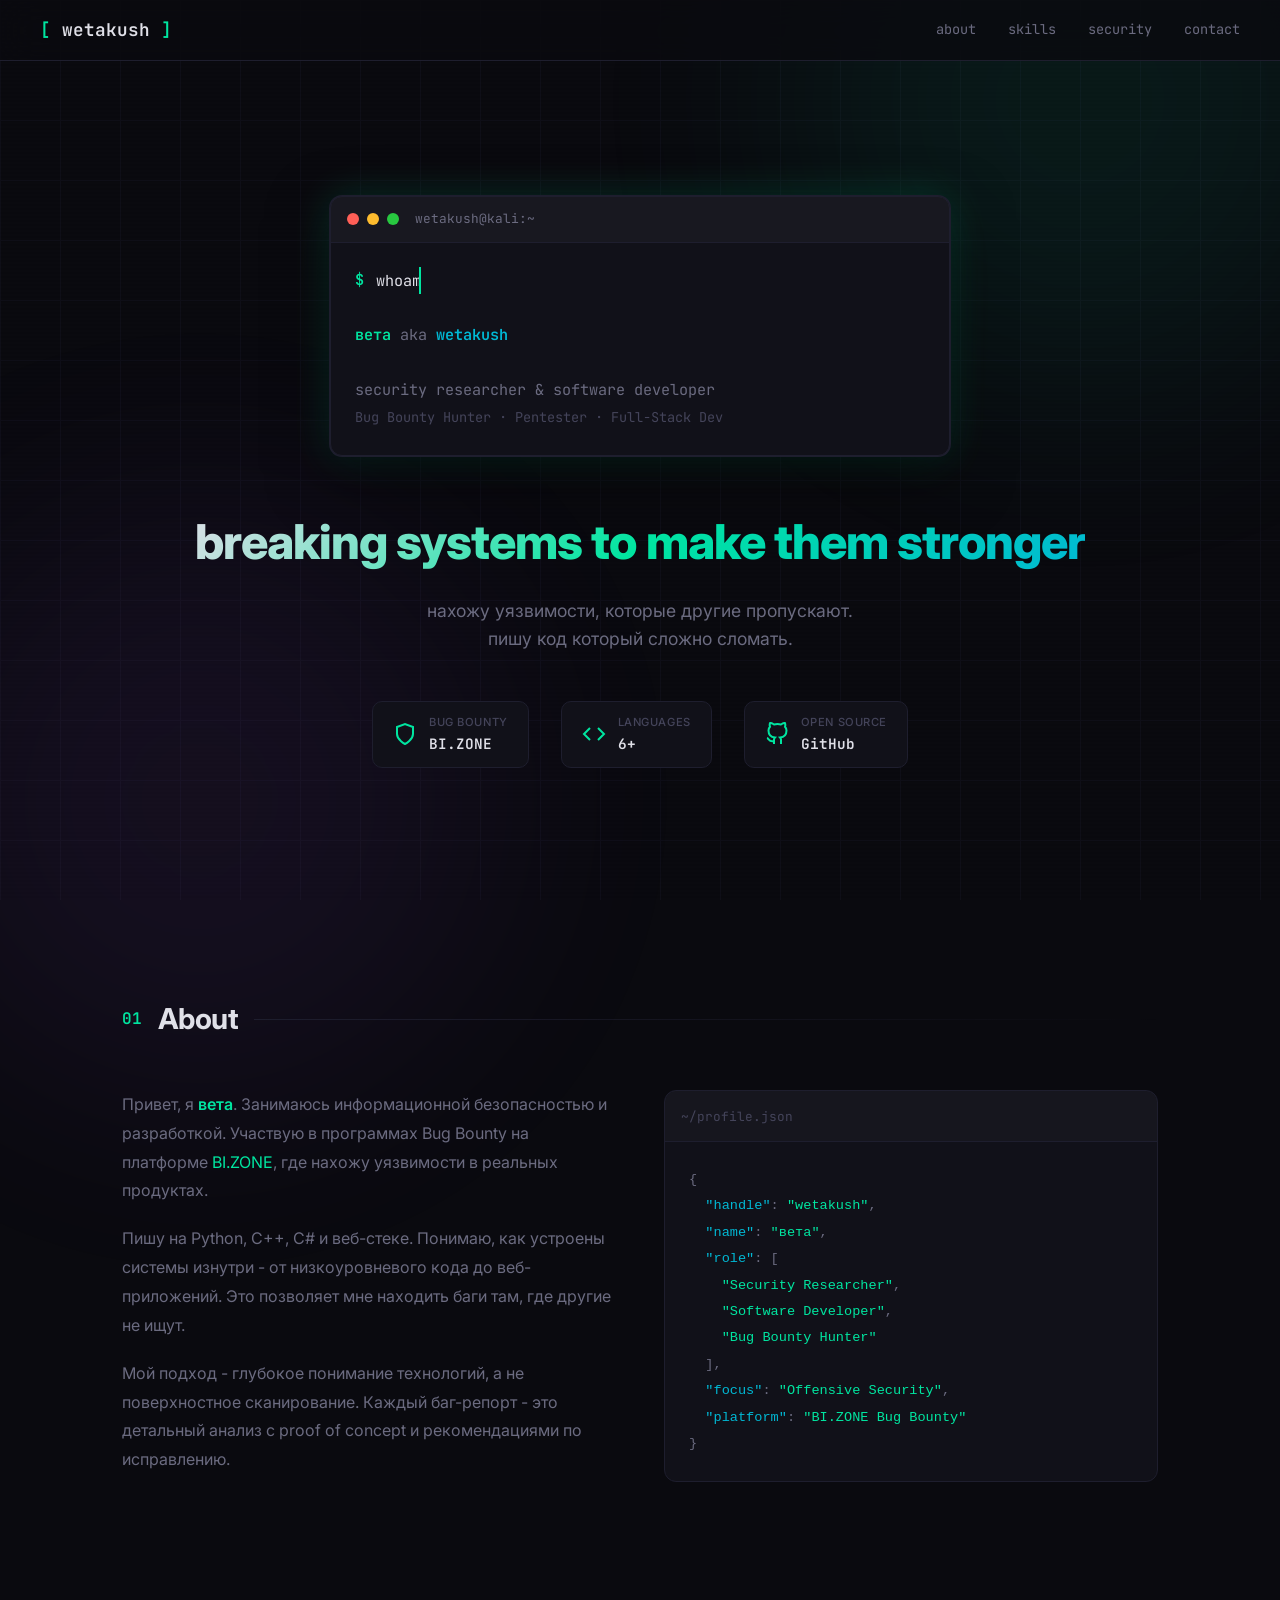
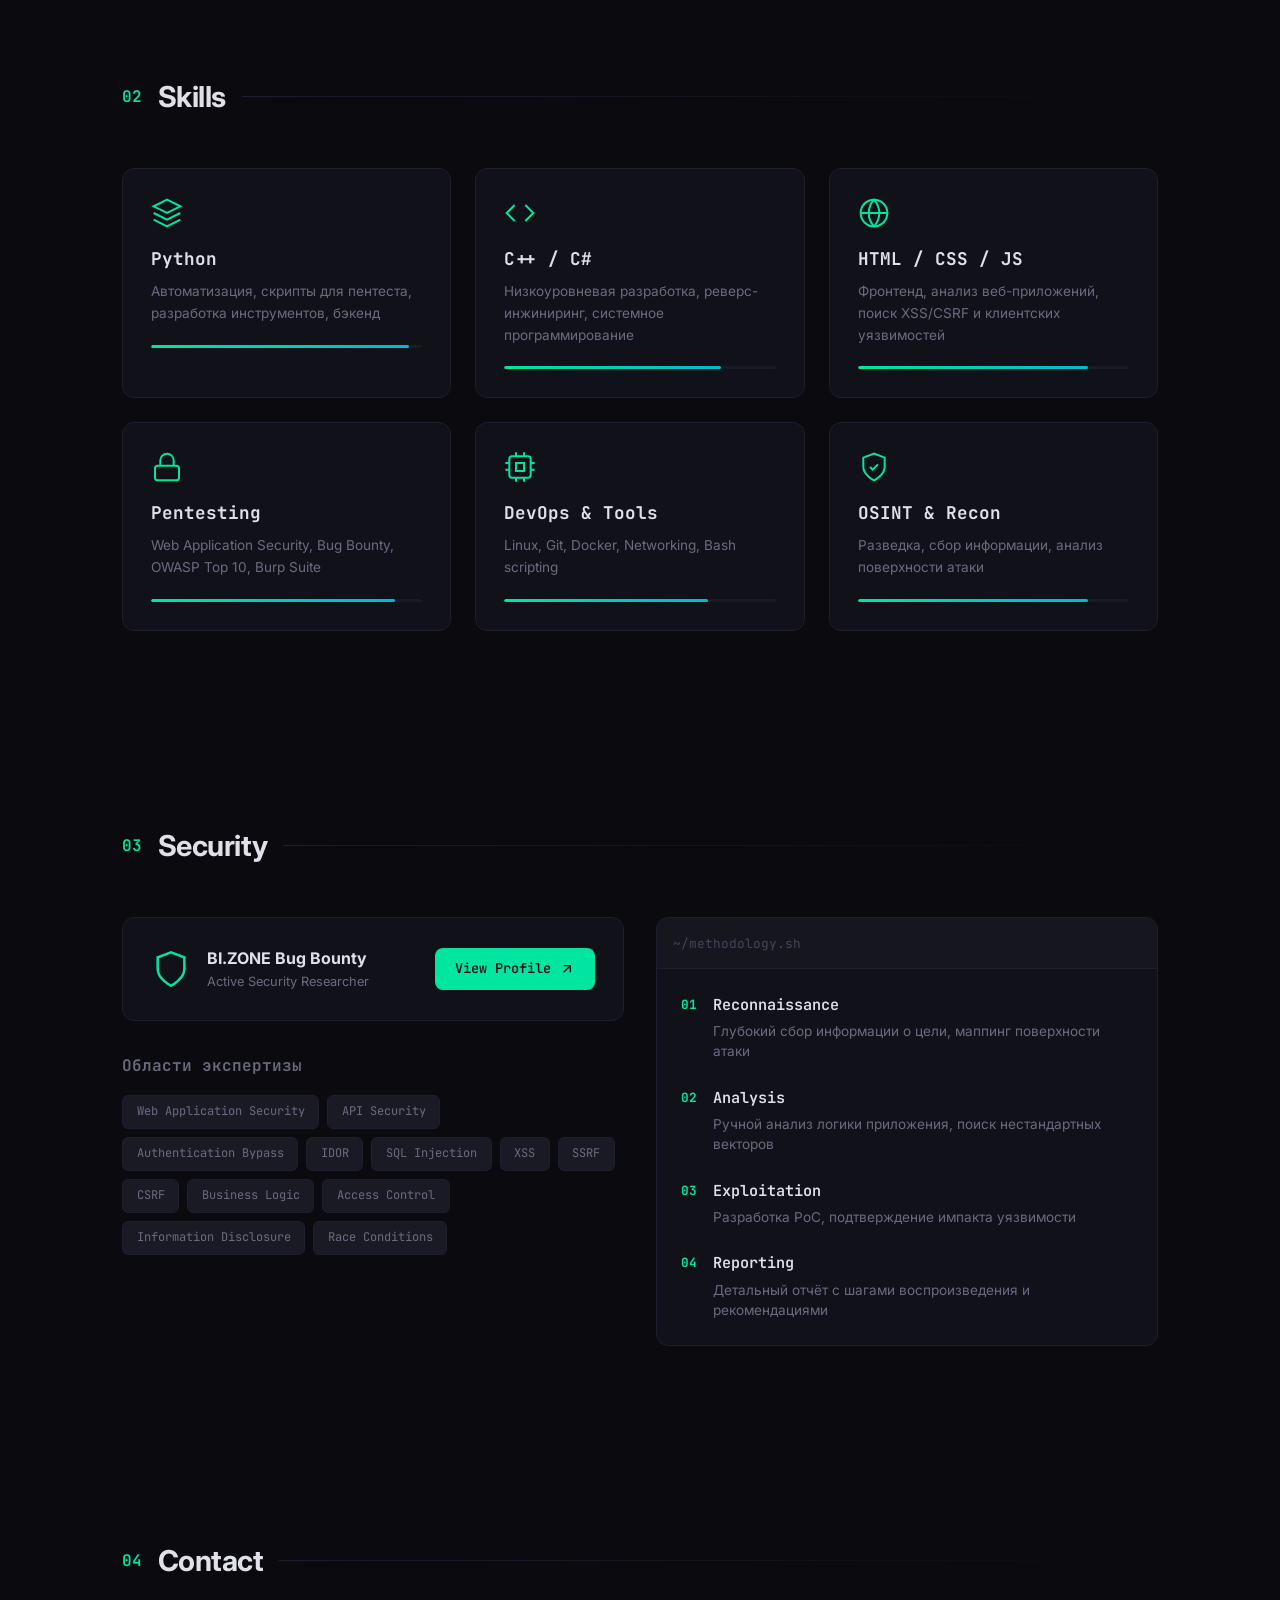
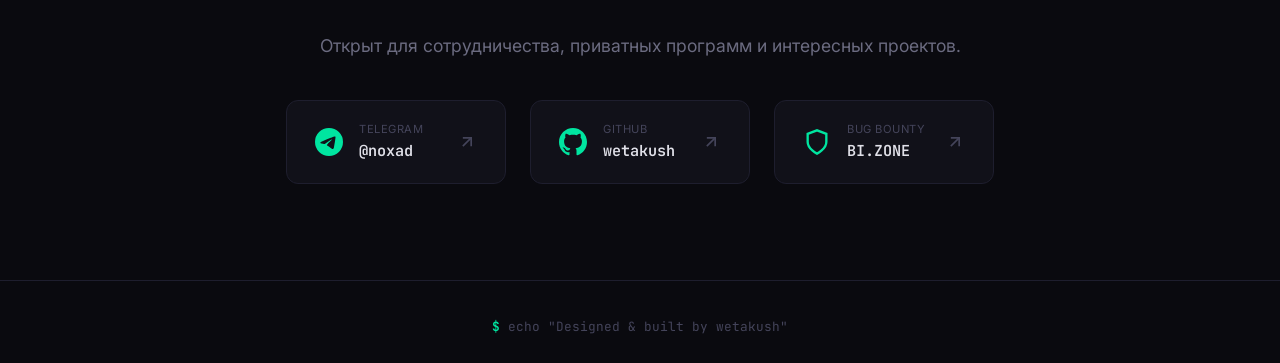
==== index.html @ 0f532d69 "Init" ====
<!DOCTYPE html>
<html lang="ru">
<head>
    <meta charset="UTF-8">
    <meta name="viewport" content="width=device-width, initial-scale=1.0">
    <title>wetakush - security researcher & developer</title>
    <link rel="preconnect" href="https://fonts.googleapis.com">
    <link rel="preconnect" href="https://fonts.gstatic.com" crossorigin>
    <link href="https://fonts.googleapis.com/css2?family=JetBrains+Mono:wght@300;400;500;600;700&family=Inter:wght@300;400;500;600;700;800;900&display=swap" rel="stylesheet">
    <link rel="stylesheet" href="style.css">
</head>
<body>

    <div class="bg-grid"></div>
    <div class="bg-glow bg-glow--1"></div>
    <div class="bg-glow bg-glow--2"></div>
    <div class="scanline"></div>

    <nav class="nav">
        <div class="nav__logo">
            <span class="nav__logo-bracket">[</span>
            <span class="nav__logo-text">wetakush</span>
            <span class="nav__logo-bracket">]</span>
        </div>
        <div class="nav__links">
            <a href="#about" class="nav__link">about</a>
            <a href="#skills" class="nav__link">skills</a>
            <a href="#security" class="nav__link">security</a>
            <a href="#contact" class="nav__link">contact</a>
        </div>
    </nav>

    <section class="hero">
        <div class="hero__terminal">
            <div class="terminal__header">
                <span class="terminal__dot terminal__dot--red"></span>
                <span class="terminal__dot terminal__dot--yellow"></span>
                <span class="terminal__dot terminal__dot--green"></span>
                <span class="terminal__title">wetakush@kali:~</span>
            </div>
            <div class="terminal__body">
                <div class="terminal__line">
                    <span class="terminal__prompt">$</span>
                    <span class="terminal__command typing" id="heroCommand">whoami </span>
                </div>
                <div class="terminal__output" id="heroOutput">
                    <br>
                    <span class="terminal__accent">вета</span> aka <span class="terminal__highlight">wetakush</span>
                    <br><br>
                    security researcher & software developer
                    <br>
                    <span class="terminal__dim">Bug Bounty Hunter · Pentester · Full-Stack Dev</span>
                </div>
            </div>
        </div>

        <div class="hero__tagline">
            <h1 class="glitch" data-text="Breaking systems to make them stronger">breaking systems to make them stronger</h1>
            <p class="hero__sub">нахожу уязвимости, которые другие пропускают.</p>
            <p class="hero__sub">пишу код который сложно сломать.</p>
        </div>

        <div class="hero__stats">
            <div class="stat">
                <div class="stat__icon">
                    <svg width="24" height="24" viewBox="0 0 24 24" fill="none" stroke="currentColor" stroke-width="2"><path d="M12 22s8-4 8-10V5l-8-3-8 3v7c0 6 8 10 8 10z"/></svg>
                </div>
                <div class="stat__info">
                    <span class="stat__label">Bug Bounty</span>
                    <span class="stat__value">BI.ZONE</span>
                </div>
            </div>
            <div class="stat">
                <div class="stat__icon">
                    <svg width="24" height="24" viewBox="0 0 24 24" fill="none" stroke="currentColor" stroke-width="2"><polyline points="16 18 22 12 16 6"/><polyline points="8 6 2 12 8 18"/></svg>
                </div>
                <div class="stat__info">
                    <span class="stat__label">Languages</span>
                    <span class="stat__value">6+</span>
                </div>
            </div>
            <div class="stat">
                <div class="stat__icon">
                    <svg width="24" height="24" viewBox="0 0 24 24" fill="none" stroke="currentColor" stroke-width="2"><path d="M9 19c-5 1.5-5-2.5-7-3m14 6v-3.87a3.37 3.37 0 0 0-.94-2.61c3.14-.35 6.44-1.54 6.44-7A5.44 5.44 0 0 0 20 4.77 5.07 5.07 0 0 0 19.91 1S18.73.65 16 2.48a13.38 13.38 0 0 0-7 0C6.27.65 5.09 1 5.09 1A5.07 5.07 0 0 0 5 4.77a5.44 5.44 0 0 0-1.5 3.78c0 5.42 3.3 6.61 6.44 7A3.37 3.37 0 0 0 9 18.13V22"/></svg>
                </div>
                <div class="stat__info">
                    <span class="stat__label">Open Source</span>
                    <span class="stat__value">GitHub</span>
                </div>
            </div>
        </div>
    </section>

    <!-- About Section -->
    <section class="section" id="about">
        <div class="section__header">
            <span class="section__number">01</span>
            <h2 class="section__title">About</h2>
            <div class="section__line"></div>
        </div>
        <div class="about__content">
            <div class="about__text">
                <p>
                    Привет, я <span class="highlight">вета</span>. Занимаюсь информационной безопасностью
                    и разработкой. Участвую в программах Bug Bounty на платформе
                    <a href="https://bugbounty.bi.zone/profile/wetakush" target="_blank" rel="noopener">BI.ZONE</a>,
                    где нахожу уязвимости в реальных продуктах.
                </p>
                <p>
                    Пишу на Python, C++, C# и веб-стеке. Понимаю, как устроены системы изнутри -
                    от низкоуровневого кода до веб-приложений. Это позволяет мне находить баги
                    там, где другие не ищут.
                </p>
                <p>
                    Мой подход - глубокое понимание технологий, а не поверхностное сканирование.
                    Каждый баг-репорт - это детальный анализ с proof of concept и рекомендациями по исправлению.
                </p>
            </div>
            <div class="about__card">
                <div class="card__header">
                    <span class="card__file">~/profile.json</span>
                </div>
                <pre class="card__code"><code>{
  <span class="json-key">"handle"</span>: <span class="json-str">"wetakush"</span>,
  <span class="json-key">"name"</span>: <span class="json-str">"вета"</span>,
  <span class="json-key">"role"</span>: [
    <span class="json-str">"Security Researcher"</span>,
    <span class="json-str">"Software Developer"</span>,
    <span class="json-str">"Bug Bounty Hunter"</span>
  ],
  <span class="json-key">"focus"</span>: <span class="json-str">"Offensive Security"</span>,
  <span class="json-key">"platform"</span>: <span class="json-str">"BI.ZONE Bug Bounty"</span>
}</code></pre>
            </div>
        </div>
    </section>

    <!-- Skills Section -->
    <section class="section" id="skills">
        <div class="section__header">
            <span class="section__number">02</span>
            <h2 class="section__title">Skills</h2>
            <div class="section__line"></div>
        </div>
        <div class="skills__grid">
            <div class="skill-card" data-category="lang">
                <div class="skill-card__icon">
                    <svg width="32" height="32" viewBox="0 0 24 24" fill="none" stroke="currentColor" stroke-width="1.5"><path d="M12 2L2 7l10 5 10-5-10-5zM2 17l10 5 10-5M2 12l10 5 10-5"/></svg>
                </div>
                <h3 class="skill-card__title">Python</h3>
                <p class="skill-card__desc">Автоматизация, скрипты для пентеста, разработка инструментов, бэкенд</p>
                <div class="skill-card__bar">
                    <div class="skill-card__progress" style="--progress: 95%"></div>
                </div>
            </div>

            <div class="skill-card" data-category="lang">
                <div class="skill-card__icon">
                    <svg width="32" height="32" viewBox="0 0 24 24" fill="none" stroke="currentColor" stroke-width="1.5"><polyline points="16 18 22 12 16 6"/><polyline points="8 6 2 12 8 18"/></svg>
                </div>
                <h3 class="skill-card__title">C++ / C#</h3>
                <p class="skill-card__desc">Низкоуровневая разработка, реверс-инжиниринг, системное программирование</p>
                <div class="skill-card__bar">
                    <div class="skill-card__progress" style="--progress: 80%"></div>
                </div>
            </div>

            <div class="skill-card" data-category="web">
                <div class="skill-card__icon">
                    <svg width="32" height="32" viewBox="0 0 24 24" fill="none" stroke="currentColor" stroke-width="1.5"><circle cx="12" cy="12" r="10"/><line x1="2" y1="12" x2="22" y2="12"/><path d="M12 2a15.3 15.3 0 0 1 4 10 15.3 15.3 0 0 1-4 10 15.3 15.3 0 0 1-4-10 15.3 15.3 0 0 1 4-10z"/></svg>
                </div>
                <h3 class="skill-card__title">HTML / CSS / JS</h3>
                <p class="skill-card__desc">Фронтенд, анализ веб-приложений, поиск XSS/CSRF и клиентских уязвимостей</p>
                <div class="skill-card__bar">
                    <div class="skill-card__progress" style="--progress: 85%"></div>
                </div>
            </div>

            <div class="skill-card" data-category="security">
                <div class="skill-card__icon">
                    <svg width="32" height="32" viewBox="0 0 24 24" fill="none" stroke="currentColor" stroke-width="1.5"><rect x="3" y="11" width="18" height="11" rx="2" ry="2"/><path d="M7 11V7a5 5 0 0 1 10 0v4"/></svg>
                </div>
                <h3 class="skill-card__title">Pentesting</h3>
                <p class="skill-card__desc">Web Application Security, Bug Bounty, OWASP Top 10, Burp Suite</p>
                <div class="skill-card__bar">
                    <div class="skill-card__progress" style="--progress: 90%"></div>
                </div>
            </div>

            <div class="skill-card" data-category="tools">
                <div class="skill-card__icon">
                    <svg width="32" height="32" viewBox="0 0 24 24" fill="none" stroke="currentColor" stroke-width="1.5"><rect x="4" y="4" width="16" height="16" rx="2" ry="2"/><rect x="9" y="9" width="6" height="6"/><line x1="9" y1="1" x2="9" y2="4"/><line x1="15" y1="1" x2="15" y2="4"/><line x1="9" y1="20" x2="9" y2="23"/><line x1="15" y1="20" x2="15" y2="23"/><line x1="20" y1="9" x2="23" y2="9"/><line x1="20" y1="14" x2="23" y2="14"/><line x1="1" y1="9" x2="4" y2="9"/><line x1="1" y1="14" x2="4" y2="14"/></svg>
                </div>
                <h3 class="skill-card__title">DevOps & Tools</h3>
                <p class="skill-card__desc">Linux, Git, Docker, Networking, Bash scripting</p>
                <div class="skill-card__bar">
                    <div class="skill-card__progress" style="--progress: 75%"></div>
                </div>
            </div>

            <div class="skill-card" data-category="security">
                <div class="skill-card__icon">
                    <svg width="32" height="32" viewBox="0 0 24 24" fill="none" stroke="currentColor" stroke-width="1.5"><path d="M12 22s8-4 8-10V5l-8-3-8 3v7c0 6 8 10 8 10z"/><path d="M9 12l2 2 4-4"/></svg>
                </div>
                <h3 class="skill-card__title">OSINT & Recon</h3>
                <p class="skill-card__desc">Разведка, сбор информации, анализ поверхности атаки</p>
                <div class="skill-card__bar">
                    <div class="skill-card__progress" style="--progress: 85%"></div>
                </div>
            </div>
        </div>
    </section>

    <!-- Security Section -->
    <section class="section" id="security">
        <div class="section__header">
            <span class="section__number">03</span>
            <h2 class="section__title">Security</h2>
            <div class="section__line"></div>
        </div>
        <div class="security__content">
            <div class="security__main">
                <div class="security__platform">
                    <div class="platform__badge">
                        <svg width="40" height="40" viewBox="0 0 24 24" fill="none" stroke="currentColor" stroke-width="1.5"><path d="M12 22s8-4 8-10V5l-8-3-8 3v7c0 6 8 10 8 10z"/></svg>
                        <div>
                            <h3>BI.ZONE Bug Bounty</h3>
                            <p>Active Security Researcher</p>
                        </div>
                    </div>
                    <a href="https://bugbounty.bi.zone/profile/wetakush" target="_blank" rel="noopener" class="btn btn--primary">
                        <span>View Profile</span>
                        <svg width="16" height="16" viewBox="0 0 24 24" fill="none" stroke="currentColor" stroke-width="2"><line x1="7" y1="17" x2="17" y2="7"/><polyline points="7 7 17 7 17 17"/></svg>
                    </a>
                </div>

                <div class="security__areas">
                    <h3 class="security__subtitle">Области экспертизы</h3>
                    <div class="tags">
                        <span class="tag">Web Application Security</span>
                        <span class="tag">API Security</span>
                        <span class="tag">Authentication Bypass</span>
                        <span class="tag">IDOR</span>
                        <span class="tag">SQL Injection</span>
                        <span class="tag">XSS</span>
                        <span class="tag">SSRF</span>
                        <span class="tag">CSRF</span>
                        <span class="tag">Business Logic</span>
                        <span class="tag">Access Control</span>
                        <span class="tag">Information Disclosure</span>
                        <span class="tag">Race Conditions</span>
                    </div>
                </div>
            </div>

            <div class="security__methodology">
                <div class="card__header">
                    <span class="card__file">~/methodology.sh</span>
                </div>
                <div class="methodology__steps">
                    <div class="step">
                        <span class="step__num">01</span>
                        <div class="step__content">
                            <h4>Reconnaissance</h4>
                            <p>Глубокий сбор информации о цели, маппинг поверхности атаки</p>
                        </div>
                    </div>
                    <div class="step">
                        <span class="step__num">02</span>
                        <div class="step__content">
                            <h4>Analysis</h4>
                            <p>Ручной анализ логики приложения, поиск нестандартных векторов</p>
                        </div>
                    </div>
                    <div class="step">
                        <span class="step__num">03</span>
                        <div class="step__content">
                            <h4>Exploitation</h4>
                            <p>Разработка PoC, подтверждение импакта уязвимости</p>
                        </div>
                    </div>
                    <div class="step">
                        <span class="step__num">04</span>
                        <div class="step__content">
                            <h4>Reporting</h4>
                            <p>Детальный отчёт с шагами воспроизведения и рекомендациями</p>
                        </div>
                    </div>
                </div>
            </div>
        </div>
    </section>

    <!-- Contact Section -->
    <section class="section" id="contact">
        <div class="section__header">
            <span class="section__number">04</span>
            <h2 class="section__title">Contact</h2>
            <div class="section__line"></div>
        </div>
        <div class="contact__content">
            <p class="contact__text">Открыт для сотрудничества, приватных программ и интересных проектов.</p>
            <div class="contact__links">
                <a href="https://t.me/noxad" target="_blank" rel="noopener" class="contact-card">
                    <div class="contact-card__icon">
                        <svg width="28" height="28" viewBox="0 0 24 24" fill="currentColor"><path d="M11.944 0A12 12 0 0 0 0 12a12 12 0 0 0 12 12 12 12 0 0 0 12-12A12 12 0 0 0 12 0a12 12 0 0 0-.056 0zm4.962 7.224c.1-.002.321.023.465.14a.506.506 0 0 1 .171.325c.016.093.036.306.02.472-.18 1.898-.962 6.502-1.36 8.627-.168.9-.499 1.201-.82 1.23-.696.065-1.225-.46-1.9-.902-1.056-.693-1.653-1.124-2.678-1.8-1.185-.78-.417-1.21.258-1.91.177-.184 3.247-2.977 3.307-3.23.007-.032.014-.15-.056-.212s-.174-.041-.249-.024c-.106.024-1.793 1.14-5.061 3.345-.48.33-.913.49-1.302.48-.428-.008-1.252-.241-1.865-.44-.752-.245-1.349-.374-1.297-.789.027-.216.325-.437.893-.663 3.498-1.524 5.83-2.529 6.998-3.014 3.332-1.386 4.025-1.627 4.476-1.635z"/></svg>
                    </div>
                    <div class="contact-card__info">
                        <span class="contact-card__label">Telegram</span>
                        <span class="contact-card__value">@noxad</span>
                    </div>
                    <svg class="contact-card__arrow" width="20" height="20" viewBox="0 0 24 24" fill="none" stroke="currentColor" stroke-width="2"><line x1="7" y1="17" x2="17" y2="7"/><polyline points="7 7 17 7 17 17"/></svg>
                </a>

                <a href="https://github.com/wetakush" target="_blank" rel="noopener" class="contact-card">
                    <div class="contact-card__icon">
                        <svg width="28" height="28" viewBox="0 0 24 24" fill="currentColor"><path d="M12 0c-6.626 0-12 5.373-12 12 0 5.302 3.438 9.8 8.207 11.387.599.111.793-.261.793-.577v-2.234c-3.338.726-4.033-1.416-4.033-1.416-.546-1.387-1.333-1.756-1.333-1.756-1.089-.745.083-.729.083-.729 1.205.084 1.839 1.237 1.839 1.237 1.07 1.834 2.807 1.304 3.492.997.107-.775.418-1.305.762-1.604-2.665-.305-5.467-1.334-5.467-5.931 0-1.311.469-2.381 1.236-3.221-.124-.303-.535-1.524.117-3.176 0 0 1.008-.322 3.301 1.23.957-.266 1.983-.399 3.003-.404 1.02.005 2.047.138 3.006.404 2.291-1.552 3.297-1.23 3.297-1.23.653 1.653.242 2.874.118 3.176.77.84 1.235 1.911 1.235 3.221 0 4.609-2.807 5.624-5.479 5.921.43.372.823 1.102.823 2.222v3.293c0 .319.192.694.801.576 4.765-1.589 8.199-6.086 8.199-11.386 0-6.627-5.373-12-12-12z"/></svg>
                    </div>
                    <div class="contact-card__info">
                        <span class="contact-card__label">GitHub</span>
                        <span class="contact-card__value">wetakush</span>
                    </div>
                    <svg class="contact-card__arrow" width="20" height="20" viewBox="0 0 24 24" fill="none" stroke="currentColor" stroke-width="2"><line x1="7" y1="17" x2="17" y2="7"/><polyline points="7 7 17 7 17 17"/></svg>
                </a>

                <a href="https://bugbounty.bi.zone/profile/wetakush" target="_blank" rel="noopener" class="contact-card">
                    <div class="contact-card__icon">
                        <svg width="28" height="28" viewBox="0 0 24 24" fill="none" stroke="currentColor" stroke-width="2"><path d="M12 22s8-4 8-10V5l-8-3-8 3v7c0 6 8 10 8 10z"/></svg>
                    </div>
                    <div class="contact-card__info">
                        <span class="contact-card__label">Bug Bounty</span>
                        <span class="contact-card__value">BI.ZONE</span>
                    </div>
                    <svg class="contact-card__arrow" width="20" height="20" viewBox="0 0 24 24" fill="none" stroke="currentColor" stroke-width="2"><line x1="7" y1="17" x2="17" y2="7"/><polyline points="7 7 17 7 17 17"/></svg>
                </a>
            </div>
        </div>
    </section>

    <!-- Footer -->
    <footer class="footer">
        <div class="footer__content">
            <span class="footer__text">
                <span class="terminal__prompt">$</span> echo "Designed & built by wetakush"
            </span>
        </div>
    </footer>

    <script src="script.js"></script>
</body>
</html>
---- style.css ----
/* ============================================
   wetakush — Bio Page Styles
   Dark cybersecurity aesthetic
   ============================================ */

:root {
    --bg: #0a0a0f;
    --bg-card: #111119;
    --bg-card-hover: #16161f;
    --surface: #1a1a25;
    --border: #1e1e2e;
    --border-hover: #2a2a3e;

    --text: #e0e0e8;
    --text-dim: #6b6b80;
    --text-muted: #44445a;

    --accent: #00e5a0;
    --accent-dim: #00e5a033;
    --accent-glow: #00e5a066;
    --accent-secondary: #00b8d4;
    --accent-purple: #a855f7;

    --red: #ff5f57;
    --yellow: #febc2e;
    --green: #28c840;

    --font-mono: 'JetBrains Mono', 'Fira Code', 'Cascadia Code', monospace;
    --font-sans: 'Inter', -apple-system, BlinkMacSystemFont, sans-serif;

    --ease: cubic-bezier(0.16, 1, 0.3, 1);
}

/* ---- Reset ---- */
*, *::before, *::after {
    margin: 0;
    padding: 0;
    box-sizing: border-box;
}

html {
    scroll-behavior: smooth;
    scroll-padding-top: 80px;
}

body {
    font-family: var(--font-sans);
    background: var(--bg);
    color: var(--text);
    line-height: 1.6;
    overflow-x: hidden;
    -webkit-font-smoothing: antialiased;
}

a {
    color: var(--accent);
    text-decoration: none;
    transition: color 0.2s;
}

a:hover {
    color: var(--accent-secondary);
}

/* ---- Background Effects ---- */
.bg-grid {
    position: fixed;
    inset: 0;
    background-image:
        linear-gradient(var(--border) 1px, transparent 1px),
        linear-gradient(90deg, var(--border) 1px, transparent 1px);
    background-size: 60px 60px;
    opacity: 0.3;
    z-index: -3;
    pointer-events: none;
}

.bg-glow {
    position: fixed;
    width: 600px;
    height: 600px;
    border-radius: 50%;
    filter: blur(120px);
    opacity: 0.07;
    z-index: -2;
    pointer-events: none;
}

.bg-glow--1 {
    top: -200px;
    right: -100px;
    background: var(--accent);
    animation: float1 20s ease-in-out infinite;
}

.bg-glow--2 {
    bottom: -200px;
    left: -100px;
    background: var(--accent-purple);
    animation: float2 25s ease-in-out infinite;
}

@keyframes float1 {
    0%, 100% { transform: translate(0, 0); }
    33% { transform: translate(-80px, 60px); }
    66% { transform: translate(40px, -40px); }
}

@keyframes float2 {
    0%, 100% { transform: translate(0, 0); }
    33% { transform: translate(60px, -80px); }
    66% { transform: translate(-40px, 40px); }
}

.scanline {
    position: fixed;
    inset: 0;
    background: repeating-linear-gradient(
        0deg,
        transparent,
        transparent 2px,
        rgba(0, 0, 0, 0.03) 2px,
        rgba(0, 0, 0, 0.03) 4px
    );
    z-index: -1;
    pointer-events: none;
}

/* ---- Navigation ---- */
.nav {
    position: fixed;
    top: 0;
    left: 0;
    right: 0;
    z-index: 100;
    display: flex;
    justify-content: space-between;
    align-items: center;
    padding: 1rem 2.5rem;
    background: rgba(10, 10, 15, 0.8);
    backdrop-filter: blur(20px);
    border-bottom: 1px solid var(--border);
}

.nav__logo {
    font-family: var(--font-mono);
    font-size: 1.1rem;
    font-weight: 600;
}

.nav__logo-bracket {
    color: var(--accent);
}

.nav__logo-text {
    color: var(--text);
}

.nav__links {
    display: flex;
    gap: 2rem;
}

.nav__link {
    font-family: var(--font-mono);
    font-size: 0.85rem;
    color: var(--text-dim);
    transition: color 0.3s;
    position: relative;
}

.nav__link::after {
    content: '';
    position: absolute;
    bottom: -4px;
    left: 0;
    width: 0;
    height: 1px;
    background: var(--accent);
    transition: width 0.3s var(--ease);
}

.nav__link:hover {
    color: var(--accent);
}

.nav__link:hover::after {
    width: 100%;
}

/* ---- Hero Section ---- */
.hero {
    min-height: 100vh;
    display: flex;
    flex-direction: column;
    justify-content: center;
    align-items: center;
    padding: 8rem 2rem 4rem;
    gap: 3rem;
}

.hero__terminal {
    width: 100%;
    max-width: 620px;
    background: var(--bg-card);
    border: 1px solid var(--border);
    border-radius: 12px;
    overflow: hidden;
    box-shadow:
        0 0 0 1px var(--border),
        0 20px 60px rgba(0, 0, 0, 0.5),
        0 0 40px var(--accent-dim);
    animation: fadeUp 0.8s var(--ease) both;
}

.terminal__header {
    display: flex;
    align-items: center;
    gap: 8px;
    padding: 12px 16px;
    background: rgba(255, 255, 255, 0.03);
    border-bottom: 1px solid var(--border);
}

.terminal__dot {
    width: 12px;
    height: 12px;
    border-radius: 50%;
}

.terminal__dot--red { background: var(--red); }
.terminal__dot--yellow { background: var(--yellow); }
.terminal__dot--green { background: var(--green); }

.terminal__title {
    margin-left: 8px;
    font-family: var(--font-mono);
    font-size: 0.8rem;
    color: var(--text-dim);
}

.terminal__body {
    padding: 1.5rem;
    font-family: var(--font-mono);
    font-size: 0.95rem;
    line-height: 1.8;
}

.terminal__line {
    display: flex;
    gap: 0.75rem;
}

.terminal__prompt {
    color: var(--accent);
    font-weight: 600;
}

.terminal__command {
    color: var(--text);
}

.terminal__output {
    color: var(--text-dim);
}

.terminal__accent {
    color: var(--accent);
    font-weight: 600;
}

.terminal__highlight {
    color: var(--accent-secondary);
    font-weight: 600;
}

.terminal__dim {
    color: var(--text-muted);
    font-size: 0.85rem;
}

/* Typing animation */
.typing {
    overflow: hidden;
    border-right: 2px solid var(--accent);
    white-space: nowrap;
    animation:
        typing 0.8s steps(6) 0.5s both,
        blink 0.7s step-end infinite;
}

@keyframes typing {
    from { width: 0; }
    to { width: 5ch; }
}

@keyframes blink {
    50% { border-color: transparent; }
}

.hero__tagline {
    text-align: center;
    animation: fadeUp 0.8s var(--ease) 0.3s both;
}

.hero__tagline h1 {
    font-size: clamp(1.8rem, 4vw, 3rem);
    font-weight: 800;
    letter-spacing: -0.02em;
    margin-bottom: 1rem;
    background: linear-gradient(135deg, var(--text) 0%, var(--accent) 50%, var(--accent-secondary) 100%);
    -webkit-background-clip: text;
    -webkit-text-fill-color: transparent;
    background-clip: text;
}

.hero__sub {
    font-size: 1.1rem;
    color: var(--text-dim);
    max-width: 500px;
    margin: 0 auto;
}

/* Glitch effect on hover */
.glitch {
    position: relative;
}

.glitch:hover {
    animation: glitch-text 0.3s ease;
}

@keyframes glitch-text {
    0%, 100% { transform: translate(0); }
    20% { transform: translate(-2px, 1px); }
    40% { transform: translate(2px, -1px); }
    60% { transform: translate(-1px, -1px); }
    80% { transform: translate(1px, 1px); }
}

.hero__stats {
    display: flex;
    gap: 2rem;
    animation: fadeUp 0.8s var(--ease) 0.6s both;
}

.stat {
    display: flex;
    align-items: center;
    gap: 0.75rem;
    padding: 0.75rem 1.25rem;
    background: var(--bg-card);
    border: 1px solid var(--border);
    border-radius: 10px;
    transition: all 0.3s var(--ease);
}

.stat:hover {
    border-color: var(--accent-dim);
    transform: translateY(-2px);
    box-shadow: 0 8px 25px rgba(0, 0, 0, 0.3);
}

.stat__icon {
    color: var(--accent);
    display: flex;
}

.stat__info {
    display: flex;
    flex-direction: column;
}

.stat__label {
    font-size: 0.7rem;
    color: var(--text-muted);
    text-transform: uppercase;
    letter-spacing: 0.05em;
    font-weight: 500;
}

.stat__value {
    font-family: var(--font-mono);
    font-size: 0.9rem;
    font-weight: 600;
    color: var(--text);
}

/* ---- Sections ---- */
.section {
    max-width: 1100px;
    margin: 0 auto;
    padding: 6rem 2rem;
}

.section__header {
    display: flex;
    align-items: center;
    gap: 1rem;
    margin-bottom: 3rem;
}

.section__number {
    font-family: var(--font-mono);
    font-size: 1rem;
    color: var(--accent);
    font-weight: 600;
}

.section__title {
    font-size: 1.8rem;
    font-weight: 700;
    letter-spacing: -0.02em;
}

.section__line {
    flex: 1;
    height: 1px;
    background: linear-gradient(90deg, var(--border), transparent);
}

/* ---- About ---- */
.about__content {
    display: grid;
    grid-template-columns: 1fr 1fr;
    gap: 3rem;
    align-items: start;
}

.about__text {
    display: flex;
    flex-direction: column;
    gap: 1.2rem;
    color: var(--text-dim);
    font-size: 1rem;
    line-height: 1.8;
}

.about__text .highlight {
    color: var(--accent);
    font-weight: 600;
}

.about__card {
    background: var(--bg-card);
    border: 1px solid var(--border);
    border-radius: 12px;
    overflow: hidden;
    transition: all 0.3s var(--ease);
}

.about__card:hover {
    border-color: var(--border-hover);
    box-shadow: 0 0 30px var(--accent-dim);
}

.card__header {
    padding: 0.75rem 1rem;
    background: rgba(255, 255, 255, 0.02);
    border-bottom: 1px solid var(--border);
}

.card__file {
    font-family: var(--font-mono);
    font-size: 0.8rem;
    color: var(--text-muted);
}

.card__code {
    padding: 1.5rem;
    font-family: var(--font-mono);
    font-size: 0.85rem;
    line-height: 1.8;
    color: var(--text-dim);
    overflow-x: auto;
}

.json-key { color: var(--accent-secondary); }
.json-str { color: var(--accent); }

/* ---- Skills ---- */
.skills__grid {
    display: grid;
    grid-template-columns: repeat(3, 1fr);
    gap: 1.5rem;
}

.skill-card {
    background: var(--bg-card);
    border: 1px solid var(--border);
    border-radius: 12px;
    padding: 1.75rem;
    transition: all 0.4s var(--ease);
    position: relative;
    overflow: hidden;
}

.skill-card::before {
    content: '';
    position: absolute;
    top: 0;
    left: 0;
    right: 0;
    height: 2px;
    background: linear-gradient(90deg, var(--accent), var(--accent-secondary));
    opacity: 0;
    transition: opacity 0.3s;
}

.skill-card:hover {
    border-color: var(--border-hover);
    transform: translateY(-4px);
    box-shadow: 0 12px 40px rgba(0, 0, 0, 0.4);
}

.skill-card:hover::before {
    opacity: 1;
}

.skill-card__icon {
    color: var(--accent);
    margin-bottom: 1rem;
    display: flex;
}

.skill-card__title {
    font-size: 1.1rem;
    font-weight: 700;
    margin-bottom: 0.5rem;
    font-family: var(--font-mono);
}

.skill-card__desc {
    font-size: 0.85rem;
    color: var(--text-dim);
    line-height: 1.6;
    margin-bottom: 1.25rem;
}

.skill-card__bar {
    height: 3px;
    background: var(--surface);
    border-radius: 2px;
    overflow: hidden;
}

.skill-card__progress {
    height: 100%;
    width: 0;
    background: linear-gradient(90deg, var(--accent), var(--accent-secondary));
    border-radius: 2px;
    transition: width 1.5s var(--ease);
}

.skill-card.visible .skill-card__progress {
    width: var(--progress);
}

/* ---- Security ---- */
.security__content {
    display: grid;
    grid-template-columns: 1fr 1fr;
    gap: 2rem;
}

.security__main {
    display: flex;
    flex-direction: column;
    gap: 2rem;
}

.security__platform {
    background: var(--bg-card);
    border: 1px solid var(--border);
    border-radius: 12px;
    padding: 1.75rem;
    display: flex;
    justify-content: space-between;
    align-items: center;
    transition: all 0.3s var(--ease);
}

.security__platform:hover {
    border-color: var(--accent-dim);
}

.platform__badge {
    display: flex;
    align-items: center;
    gap: 1rem;
    color: var(--accent);
}

.platform__badge h3 {
    font-size: 1rem;
    color: var(--text);
}

.platform__badge p {
    font-size: 0.8rem;
    color: var(--text-dim);
}

.btn {
    display: inline-flex;
    align-items: center;
    gap: 0.5rem;
    padding: 0.65rem 1.25rem;
    border-radius: 8px;
    font-family: var(--font-mono);
    font-size: 0.85rem;
    font-weight: 500;
    transition: all 0.3s var(--ease);
    border: none;
    cursor: pointer;
}

.btn--primary {
    background: var(--accent);
    color: var(--bg);
}

.btn--primary:hover {
    background: var(--accent-secondary);
    color: var(--bg);
    transform: translateY(-2px);
    box-shadow: 0 4px 20px var(--accent-dim);
}

.security__subtitle {
    font-size: 1rem;
    font-weight: 600;
    margin-bottom: 1rem;
    font-family: var(--font-mono);
    color: var(--text-dim);
}

.tags {
    display: flex;
    flex-wrap: wrap;
    gap: 0.5rem;
}

.tag {
    padding: 0.4rem 0.85rem;
    background: var(--surface);
    border: 1px solid var(--border);
    border-radius: 6px;
    font-family: var(--font-mono);
    font-size: 0.75rem;
    color: var(--text-dim);
    transition: all 0.2s;
}

.tag:hover {
    border-color: var(--accent-dim);
    color: var(--accent);
    background: rgba(0, 229, 160, 0.05);
}

.security__methodology {
    background: var(--bg-card);
    border: 1px solid var(--border);
    border-radius: 12px;
    overflow: hidden;
}

.methodology__steps {
    padding: 1.5rem;
    display: flex;
    flex-direction: column;
    gap: 1.5rem;
}

.step {
    display: flex;
    gap: 1rem;
    align-items: flex-start;
}

.step__num {
    font-family: var(--font-mono);
    font-size: 0.8rem;
    color: var(--accent);
    font-weight: 700;
    padding-top: 2px;
    flex-shrink: 0;
}

.step__content h4 {
    font-family: var(--font-mono);
    font-size: 0.95rem;
    font-weight: 600;
    margin-bottom: 0.25rem;
}

.step__content p {
    font-size: 0.85rem;
    color: var(--text-dim);
    line-height: 1.5;
}

/* ---- Contact ---- */
.contact__content {
    text-align: center;
}

.contact__text {
    font-size: 1.1rem;
    color: var(--text-dim);
    margin-bottom: 2.5rem;
}

.contact__links {
    display: flex;
    gap: 1.5rem;
    justify-content: center;
}

.contact-card {
    display: flex;
    align-items: center;
    gap: 1rem;
    padding: 1.25rem 1.75rem;
    background: var(--bg-card);
    border: 1px solid var(--border);
    border-radius: 12px;
    transition: all 0.3s var(--ease);
    min-width: 220px;
}

.contact-card:hover {
    border-color: var(--accent-dim);
    transform: translateY(-4px);
    box-shadow: 0 12px 40px rgba(0, 0, 0, 0.4), 0 0 20px var(--accent-dim);
}

.contact-card__icon {
    color: var(--accent);
    display: flex;
}

.contact-card__info {
    display: flex;
    flex-direction: column;
    text-align: left;
}

.contact-card__label {
    font-size: 0.7rem;
    color: var(--text-muted);
    text-transform: uppercase;
    letter-spacing: 0.05em;
}

.contact-card__value {
    font-family: var(--font-mono);
    font-size: 0.95rem;
    color: var(--text);
    font-weight: 600;
}

.contact-card__arrow {
    color: var(--text-muted);
    margin-left: auto;
    transition: all 0.3s;
}

.contact-card:hover .contact-card__arrow {
    color: var(--accent);
    transform: translate(3px, -3px);
}

/* ---- Footer ---- */
.footer {
    border-top: 1px solid var(--border);
    padding: 2rem;
    text-align: center;
}

.footer__text {
    font-family: var(--font-mono);
    font-size: 0.8rem;
    color: var(--text-muted);
}

/* ---- Animations ---- */
@keyframes fadeUp {
    from {
        opacity: 0;
        transform: translateY(30px);
    }
    to {
        opacity: 1;
        transform: translateY(0);
    }
}

.fade-in {
    opacity: 0;
    transform: translateY(20px);
    transition: all 0.6s var(--ease);
}

.fade-in.visible {
    opacity: 1;
    transform: translateY(0);
}

/* ---- Responsive ---- */
@media (max-width: 900px) {
    .about__content {
        grid-template-columns: 1fr;
    }

    .skills__grid {
        grid-template-columns: repeat(2, 1fr);
    }

    .security__content {
        grid-template-columns: 1fr;
    }

    .contact__links {
        flex-direction: column;
        align-items: center;
    }

    .hero__stats {
        flex-wrap: wrap;
        justify-content: center;
    }
}

@media (max-width: 600px) {
    .nav {
        padding: 1rem 1.25rem;
    }

    .nav__links {
        gap: 1rem;
    }

    .nav__link {
        font-size: 0.75rem;
    }

    .hero {
        padding: 6rem 1rem 3rem;
    }

    .skills__grid {
        grid-template-columns: 1fr;
    }

    .section {
        padding: 4rem 1.25rem;
    }

    .security__platform {
        flex-direction: column;
        gap: 1rem;
        align-items: flex-start;
    }

    .contact-card {
        min-width: unset;
        width: 100%;
    }
}

/* ---- Selection ---- */
::selection {
    background: var(--accent);
    color: var(--bg);
}

/* ---- Scrollbar ---- */
::-webkit-scrollbar {
    width: 6px;
}

::-webkit-scrollbar-track {
    background: var(--bg);
}

::-webkit-scrollbar-thumb {
    background: var(--border);
    border-radius: 3px;
}

::-webkit-scrollbar-thumb:hover {
    background: var(--text-muted);
}
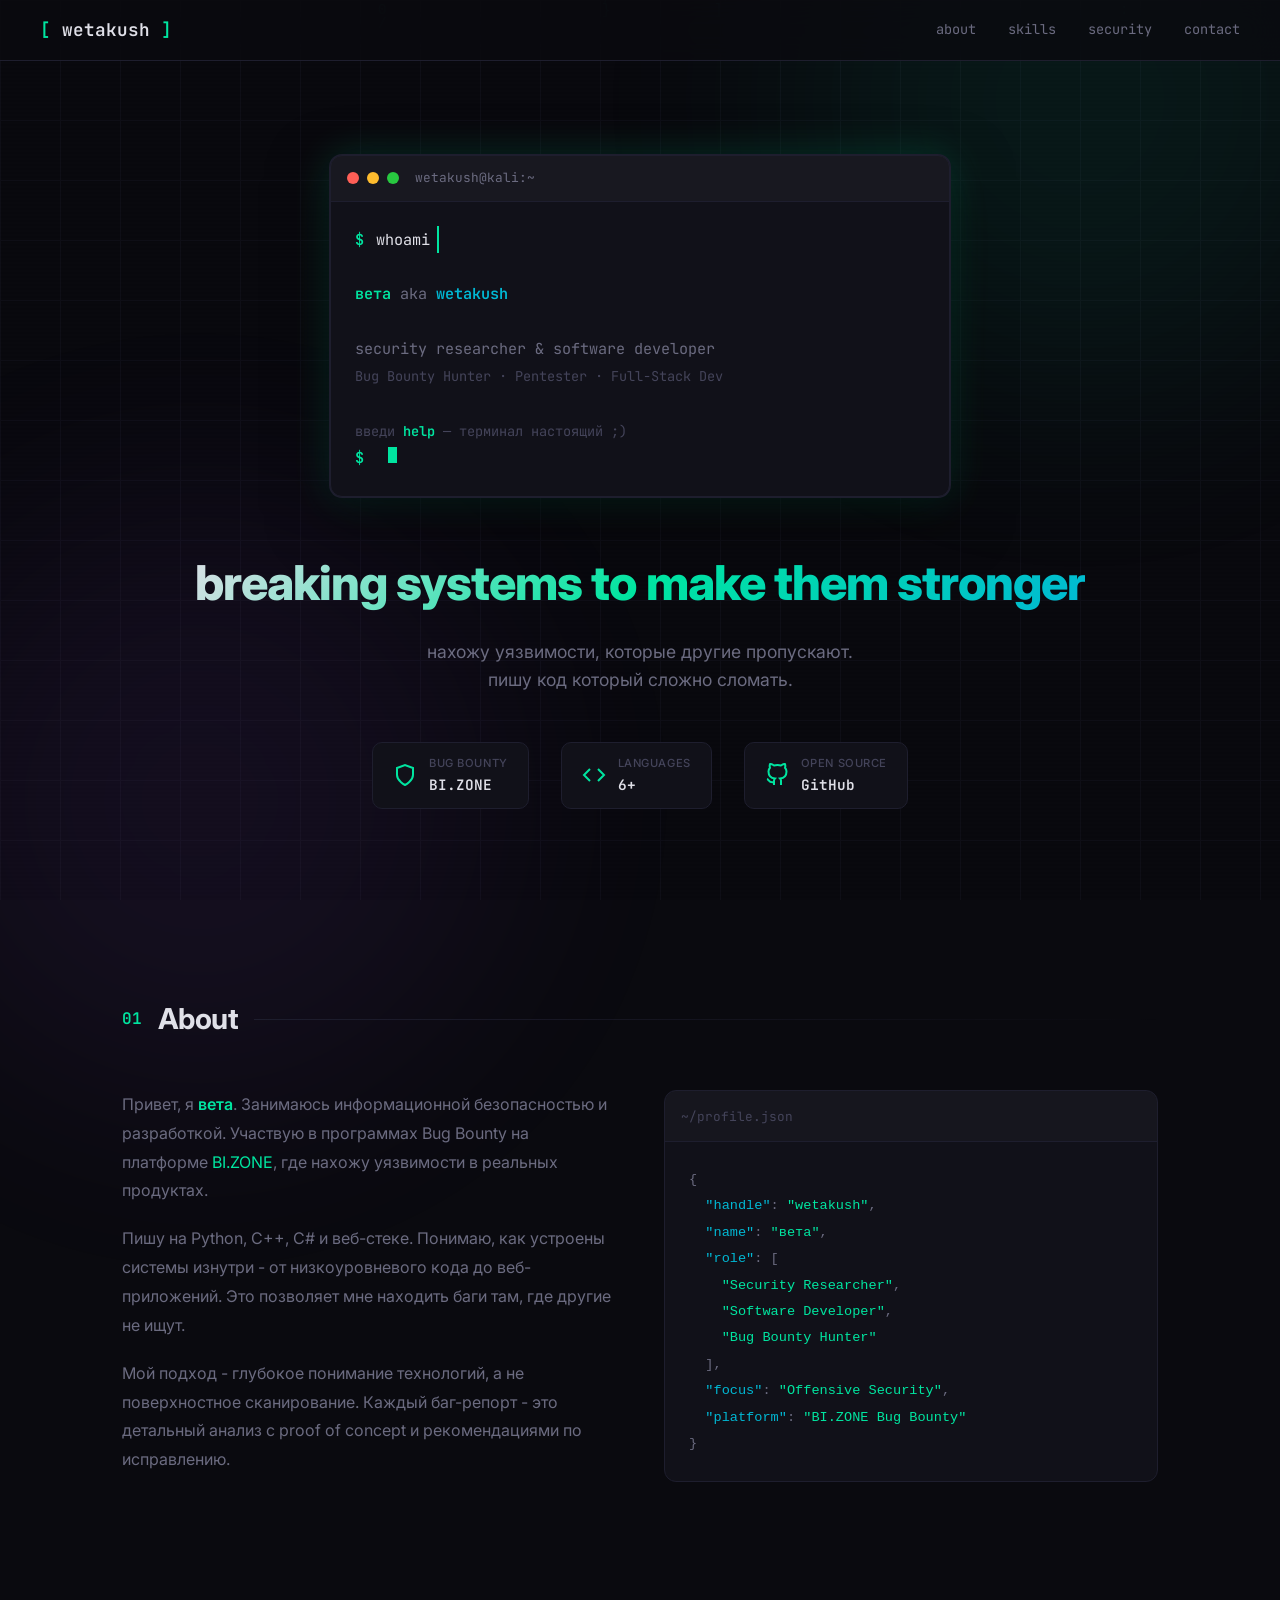
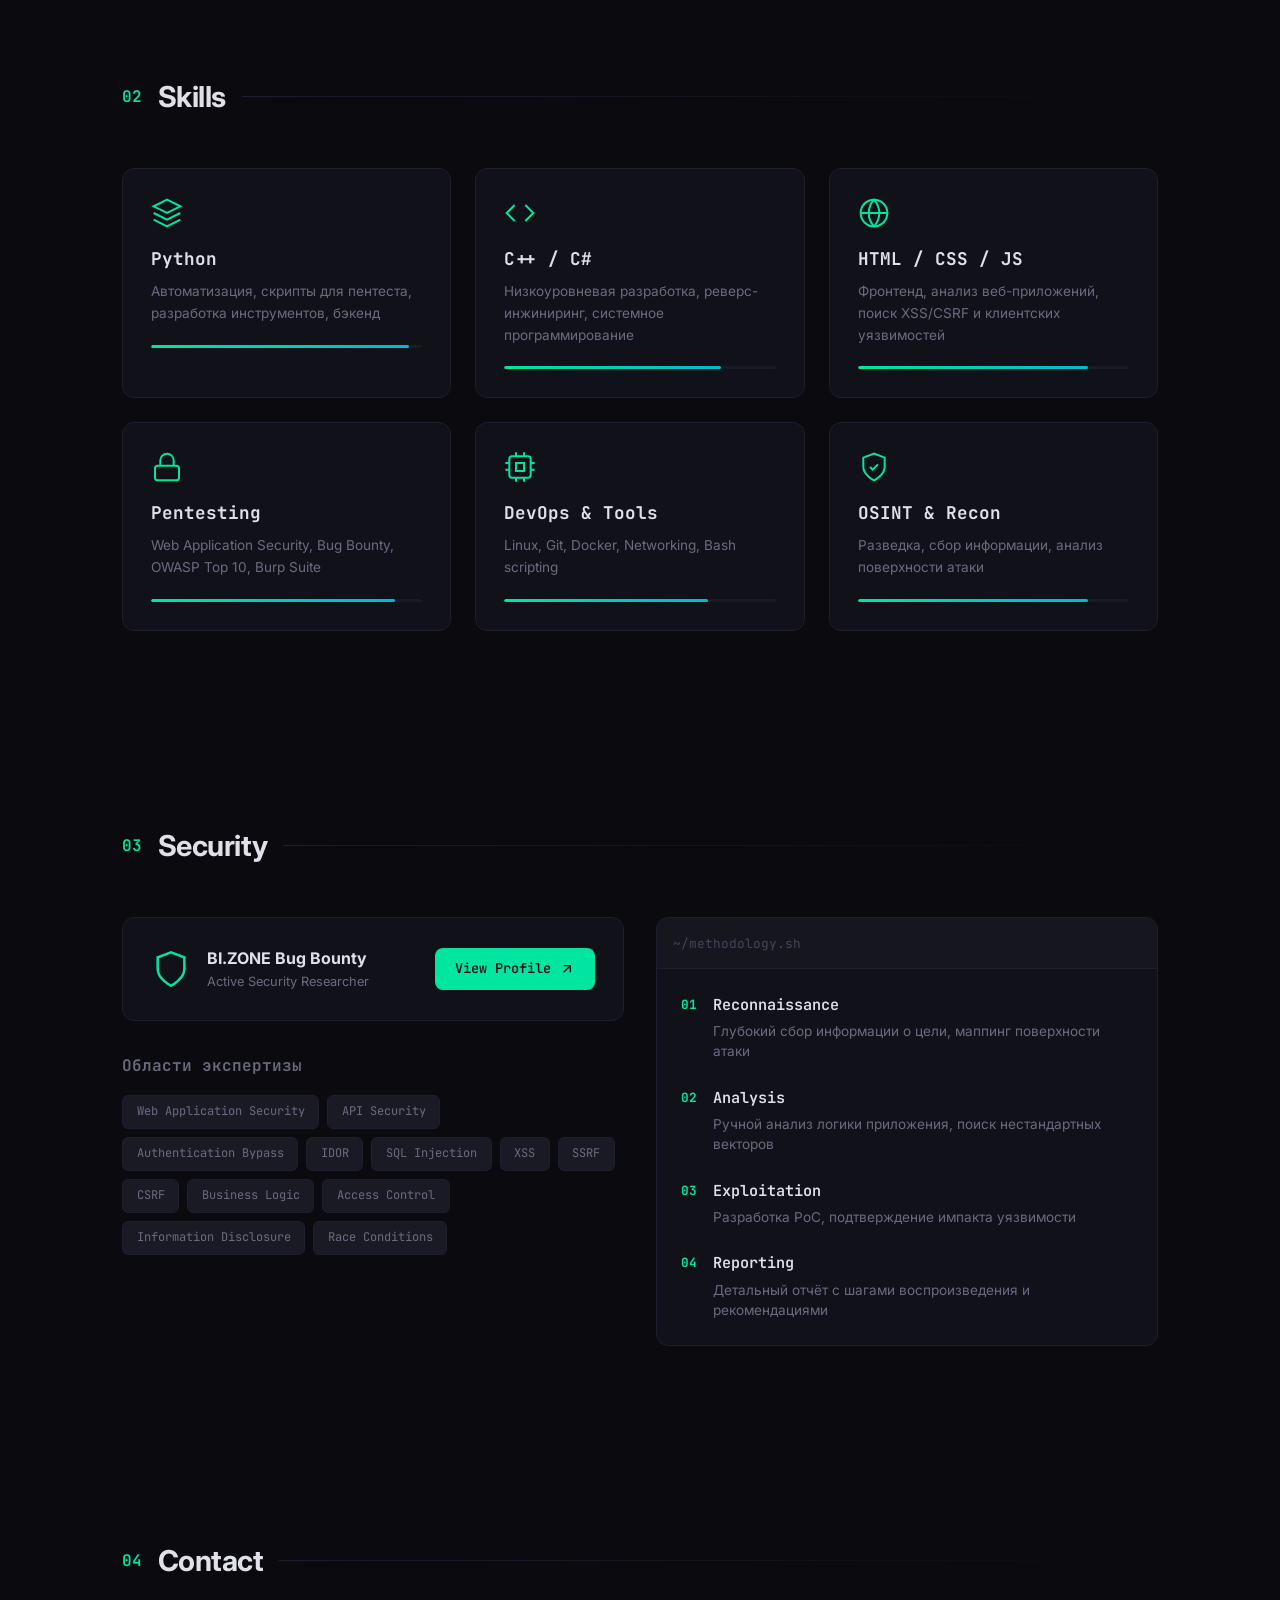
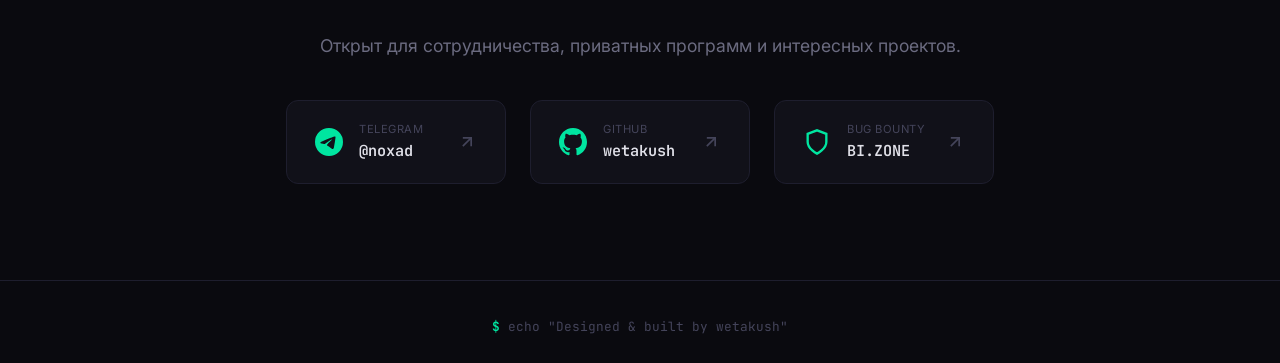
==== commit 3584228e: "add interactive terminal, matrix rain and easter eggs - hero terminal is now a real interactive shel" ====
--- a/index.html
+++ b/index.html
@@ -4,6 +4,13 @@
     <meta charset="UTF-8">
     <meta name="viewport" content="width=device-width, initial-scale=1.0">
     <title>wetakush - security researcher & developer</title>
+    <meta name="description" content="вета aka wetakush — security researcher, bug bounty hunter и разработчик. Ищу уязвимости, которые другие пропускают.">
+    <meta name="theme-color" content="#0a0a0f">
+    <meta property="og:type" content="website">
+    <meta property="og:title" content="wetakush - security researcher & developer">
+    <meta property="og:description" content="Breaking systems to make them stronger. Bug Bounty · Pentest · Full-Stack Dev.">
+    <meta property="og:url" content="https://wetakush.github.io/">
+    <link rel="icon" href="data:image/svg+xml,%3Csvg xmlns='http://www.w3.org/2000/svg' viewBox='0 0 32 32'%3E%3Crect width='32' height='32' rx='7' fill='%230a0a0f'/%3E%3Ctext x='16' y='22' font-family='monospace' font-size='15' font-weight='700' fill='%2300e5a0' text-anchor='middle'%3E%5Bw%5D%3C/text%3E%3C/svg%3E">
     <link rel="preconnect" href="https://fonts.googleapis.com">
     <link rel="preconnect" href="https://fonts.gstatic.com" crossorigin>
     <link href="https://fonts.googleapis.com/css2?family=JetBrains+Mono:wght@300;400;500;600;700&family=Inter:wght@300;400;500;600;700;800;900&display=swap" rel="stylesheet">
@@ -11,10 +18,12 @@
 </head>
 <body>
 
+    <canvas class="bg-matrix" id="matrixCanvas" aria-hidden="true"></canvas>
     <div class="bg-grid"></div>
     <div class="bg-glow bg-glow--1"></div>
     <div class="bg-glow bg-glow--2"></div>
     <div class="scanline"></div>
+    <div class="scroll-progress" id="scrollProgress" aria-hidden="true"></div>
 
     <nav class="nav">
         <div class="nav__logo">
@@ -38,7 +47,7 @@
                 <span class="terminal__dot terminal__dot--green"></span>
                 <span class="terminal__title">wetakush@kali:~</span>
             </div>
-            <div class="terminal__body">
+            <div class="terminal__body" id="terminalBody">
                 <div class="terminal__line">
                     <span class="terminal__prompt">$</span>
                     <span class="terminal__command typing" id="heroCommand">whoami </span>
@@ -50,6 +59,14 @@
                     security researcher & software developer
                     <br>
                     <span class="terminal__dim">Bug Bounty Hunter · Pentester · Full-Stack Dev</span>
+                    <br><br>
+                    <span class="terminal__dim">введи <span class="terminal__accent">help</span> — терминал настоящий ;)</span>
+                </div>
+                <div class="terminal__history" id="terminalHistory"></div>
+                <div class="terminal__line terminal__input-line" id="terminalInputLine" hidden>
+                    <span class="terminal__prompt">$</span>
+                    <span class="terminal__input-text" id="terminalInputText"></span><span class="terminal__cursor" aria-hidden="true"></span>
+                    <input type="text" id="terminalInput" class="terminal__input" autocomplete="off" autocapitalize="off" spellcheck="false" aria-label="terminal input">
                 </div>
             </div>
         </div>
--- a/style.css
+++ b/style.css
@@ -126,6 +126,28 @@
     pointer-events: none;
 }
 
+.bg-matrix {
+    position: fixed;
+    inset: 0;
+    width: 100%;
+    height: 100%;
+    z-index: -4;
+    opacity: 0.16;
+    pointer-events: none;
+}
+
+.scroll-progress {
+    position: fixed;
+    top: 0;
+    left: 0;
+    height: 2px;
+    width: 0;
+    background: linear-gradient(90deg, var(--accent), var(--accent-secondary));
+    box-shadow: 0 0 10px var(--accent-glow);
+    z-index: 200;
+    pointer-events: none;
+}
+
 /* ---- Navigation ---- */
 .nav {
     position: fixed;
@@ -140,12 +162,15 @@
     background: rgba(10, 10, 15, 0.8);
     backdrop-filter: blur(20px);
     border-bottom: 1px solid var(--border);
+    flex-wrap: nowrap;
 }
 
 .nav__logo {
     font-family: var(--font-mono);
     font-size: 1.1rem;
     font-weight: 600;
+    white-space: nowrap;
+    flex-shrink: 0;
 }
 
 .nav__logo-bracket {
@@ -279,19 +304,82 @@
     font-size: 0.85rem;
 }
 
+.terminal__err {
+    color: var(--red);
+}
+
+/* Interactive terminal */
+.hero__terminal {
+    cursor: text;
+}
+
+.terminal__history {
+    white-space: pre-wrap;
+    word-break: break-word;
+    color: var(--text-dim);
+}
+
+.terminal__history .terminal__prompt {
+    margin-right: 0.75rem;
+}
+
+.terminal__input-line {
+    position: relative;
+    align-items: baseline;
+}
+
+.terminal__input-line[hidden] {
+    display: none;
+}
+
+.terminal__input-text {
+    color: var(--text);
+    white-space: pre;
+}
+
+.terminal__input {
+    position: absolute;
+    inset: 0;
+    width: 100%;
+    opacity: 0;
+    border: none;
+    background: transparent;
+    color: transparent;
+    font: inherit;
+    caret-color: transparent;
+    cursor: text;
+}
+
+.terminal__cursor {
+    display: inline-block;
+    width: 9px;
+    height: 1.1em;
+    background: var(--accent);
+    vertical-align: text-bottom;
+    animation: blink 0.9s step-end infinite;
+}
+
+.terminal__body {
+    max-height: 420px;
+    overflow-y: auto;
+    scrollbar-width: thin;
+}
+
 /* Typing animation */
 .typing {
+    display: inline-block;
     overflow: hidden;
     border-right: 2px solid var(--accent);
     white-space: nowrap;
+    vertical-align: bottom;
     animation:
-        typing 0.8s steps(6) 0.5s both,
+        typing 0.8s steps(7) 0.5s both,
         blink 0.7s step-end infinite;
 }
 
 @keyframes typing {
     from { width: 0; }
-    to { width: 5ch; }
+    to { width: 7ch; }
 }
 
 @keyframes blink {
@@ -321,13 +409,42 @@
     margin: 0 auto;
 }
 
-/* Glitch effect on hover */
+/* Glitch effect — RGB split via pseudo elements */
 .glitch {
     position: relative;
 }
 
-.glitch:hover {
+.glitch::before,
+.glitch::after {
+    content: attr(data-text);
+    position: absolute;
+    inset: 0;
+    opacity: 0;
+    pointer-events: none;
+    -webkit-text-fill-color: currentColor;
+}
+
+.glitch::before {
+    color: var(--accent);
+}
+
+.glitch::after {
+    color: var(--accent-secondary);
+}
+
+.glitch:hover,
+.glitch.glitching {
     animation: glitch-text 0.3s ease;
+}
+
+.glitch:hover::before,
+.glitch.glitching::before {
+    animation: glitch-slice-1 0.35s steps(2, end);
+}
+
+.glitch:hover::after,
+.glitch.glitching::after {
+    animation: glitch-slice-2 0.35s steps(2, end);
 }
 
 @keyframes glitch-text {
@@ -336,6 +453,18 @@
     40% { transform: translate(2px, -1px); }
     60% { transform: translate(-1px, -1px); }
     80% { transform: translate(1px, 1px); }
+}
+
+@keyframes glitch-slice-1 {
+    0% { opacity: 0.8; clip-path: inset(10% 0 75% 0); transform: translate(-4px, -2px); }
+    50% { opacity: 0.8; clip-path: inset(60% 0 15% 0); transform: translate(4px, 2px); }
+    100% { opacity: 0; clip-path: inset(0 0 0 0); transform: translate(0); }
+}
+
+@keyframes glitch-slice-2 {
+    0% { opacity: 0.8; clip-path: inset(70% 0 5% 0); transform: translate(4px, 2px); }
+    50% { opacity: 0.8; clip-path: inset(20% 0 55% 0); transform: translate(-4px, -2px); }
+    100% { opacity: 0; clip-path: inset(0 0 0 0); transform: translate(0); }
 }
 
 .hero__stats {
@@ -517,6 +646,29 @@
     opacity: 1;
 }
 
+/* Cursor spotlight on cards */
+.skill-card::after,
+.contact-card::after {
+    content: '';
+    position: absolute;
+    inset: 0;
+    border-radius: inherit;
+    background: radial-gradient(300px circle at var(--mx, 50%) var(--my, 50%), rgba(0, 229, 160, 0.08), transparent 65%);
+    opacity: 0;
+    transition: opacity 0.3s;
+    pointer-events: none;
+}
+
+.contact-card {
+    position: relative;
+    overflow: hidden;
+}
+
+.skill-card:hover::after,
+.contact-card:hover::after {
+    opacity: 1;
+}
+
 .skill-card__icon {
     color: var(--accent);
     margin-bottom: 1rem;
@@ -834,38 +986,309 @@
 
 @media (max-width: 600px) {
     .nav {
-        padding: 1rem 1.25rem;
+        padding: 0.6rem 0.75rem;
+    }
+
+    .nav__logo {
+        font-size: 0.85rem;
     }
 
     .nav__links {
-        gap: 1rem;
+        gap: 0.6rem;
     }
 
     .nav__link {
+        font-size: 0.65rem;
+    }
+
+    .hero {
+        padding: 5rem 1rem 2rem;
+        gap: 2rem;
+        min-height: auto;
+    }
+
+    .hero__terminal {
+        border-radius: 8px;
+    }
+
+    .terminal__header {
+        padding: 8px 12px;
+    }
+
+    .terminal__dot {
+        width: 10px;
+        height: 10px;
+    }
+
+    .terminal__title {
+        font-size: 0.7rem;
+    }
+
+    .terminal__body {
+        padding: 1rem;
+        font-size: 0.8rem;
+        line-height: 1.6;
+    }
+
+    .terminal__dim {
         font-size: 0.75rem;
     }
 
-    .hero {
-        padding: 6rem 1rem 3rem;
+    .hero__tagline h1 {
+        font-size: 1.4rem;
+        margin-bottom: 0.5rem;
+    }
+
+    .hero__sub {
+        font-size: 0.9rem;
+    }
+
+    .hero__stats {
+        gap: 0.75rem;
+        width: 100%;
+    }
+
+    .stat {
+        padding: 0.6rem 0.75rem;
+        gap: 0.5rem;
+        flex: 1;
+        min-width: 0;
+    }
+
+    .stat__icon svg {
+        width: 18px;
+        height: 18px;
+    }
+
+    .stat__label {
+        font-size: 0.6rem;
+    }
+
+    .stat__value {
+        font-size: 0.75rem;
+    }
+
+    .section {
+        padding: 3rem 1rem;
+    }
+
+    .section__header {
+        margin-bottom: 2rem;
+        gap: 0.75rem;
+    }
+
+    .section__number {
+        font-size: 0.85rem;
+    }
+
+    .section__title {
+        font-size: 1.3rem;
+    }
+
+    .about__text {
+        font-size: 0.9rem;
+        line-height: 1.7;
+    }
+
+    .card__code {
+        padding: 1rem;
+        font-size: 0.75rem;
+        line-height: 1.6;
     }
 
     .skills__grid {
         grid-template-columns: 1fr;
-    }
-
-    .section {
-        padding: 4rem 1.25rem;
+        gap: 1rem;
+    }
+
+    .skill-card {
+        padding: 1.25rem;
+    }
+
+    .skill-card__icon svg {
+        width: 24px;
+        height: 24px;
+    }
+
+    .skill-card__title {
+        font-size: 1rem;
+    }
+
+    .skill-card__desc {
+        font-size: 0.8rem;
+        margin-bottom: 1rem;
     }
 
     .security__platform {
         flex-direction: column;
         gap: 1rem;
         align-items: flex-start;
+        padding: 1.25rem;
+    }
+
+    .platform__badge {
+        gap: 0.75rem;
+    }
+
+    .platform__badge svg {
+        width: 28px;
+        height: 28px;
+    }
+
+    .platform__badge h3 {
+        font-size: 0.9rem;
+    }
+
+    .security__subtitle {
+        font-size: 0.9rem;
+    }
+
+    .tag {
+        padding: 0.3rem 0.6rem;
+        font-size: 0.65rem;
+    }
+
+    .methodology__steps {
+        padding: 1.25rem;
+        gap: 1.25rem;
+    }
+
+    .step__content h4 {
+        font-size: 0.85rem;
+    }
+
+    .step__content p {
+        font-size: 0.8rem;
+    }
+
+    .contact__text {
+        font-size: 0.95rem;
+        margin-bottom: 1.5rem;
+    }
+
+    .contact__links {
+        gap: 0.75rem;
     }
 
     .contact-card {
         min-width: unset;
         width: 100%;
+        padding: 1rem 1.25rem;
+    }
+
+    .contact-card__icon svg {
+        width: 22px;
+        height: 22px;
+    }
+
+    .contact-card__value {
+        font-size: 0.85rem;
+    }
+
+    .footer {
+        padding: 1.5rem 1rem;
+    }
+
+    .footer__text {
+        font-size: 0.7rem;
+    }
+}
+
+@media (max-width: 420px) {
+    .nav__logo {
+        font-size: 0.8rem;
+    }
+
+    .nav__links {
+        gap: 0.4rem;
+    }
+
+    .nav__link {
+        font-size: 0.6rem;
+    }
+
+    .hero__tagline h1 {
+        font-size: 1.2rem;
+    }
+
+    .hero__stats {
+        flex-direction: column;
+    }
+
+    .stat {
+        width: 100%;
+    }
+
+    .terminal__body {
+        font-size: 0.75rem;
+    }
+}
+
+/* ---- CRT mode (Konami easter egg) ---- */
+body.crt-mode .scanline {
+    background: repeating-linear-gradient(
+        0deg,
+        transparent,
+        transparent 2px,
+        rgba(0, 229, 160, 0.045) 2px,
+        rgba(0, 229, 160, 0.045) 4px
+    );
+    z-index: 150;
+}
+
+body.crt-mode {
+    animation: crt-flicker 4s infinite;
+}
+
+body.crt-mode .bg-matrix {
+    opacity: 0.35;
+}
+
+@keyframes crt-flicker {
+    0%, 100% { filter: none; }
+    92% { filter: none; }
+    93% { filter: brightness(1.15) contrast(1.05); }
+    94% { filter: none; }
+    97% { filter: brightness(0.92); }
+    98% { filter: none; }
+}
+
+.toast {
+    position: fixed;
+    bottom: 2rem;
+    left: 50%;
+    transform: translate(-50%, 150%);
+    padding: 0.85rem 1.5rem;
+    background: var(--bg-card);
+    border: 1px solid var(--accent);
+    border-radius: 10px;
+    font-family: var(--font-mono);
+    font-size: 0.85rem;
+    color: var(--accent);
+    box-shadow: 0 0 30px var(--accent-dim);
+    z-index: 300;
+    transition: transform 0.4s var(--ease);
+    pointer-events: none;
+}
+
+.toast.show {
+    transform: translate(-50%, 0);
+}
+
+/* ---- Reduced motion ---- */
+@media (prefers-reduced-motion: reduce) {
+    *, *::before, *::after {
+        animation-duration: 0.01ms !important;
+        animation-iteration-count: 1 !important;
+        transition-duration: 0.01ms !important;
+    }
+
+    html {
+        scroll-behavior: auto;
+    }
+
+    .bg-matrix {
+        display: none;
     }
 }
 
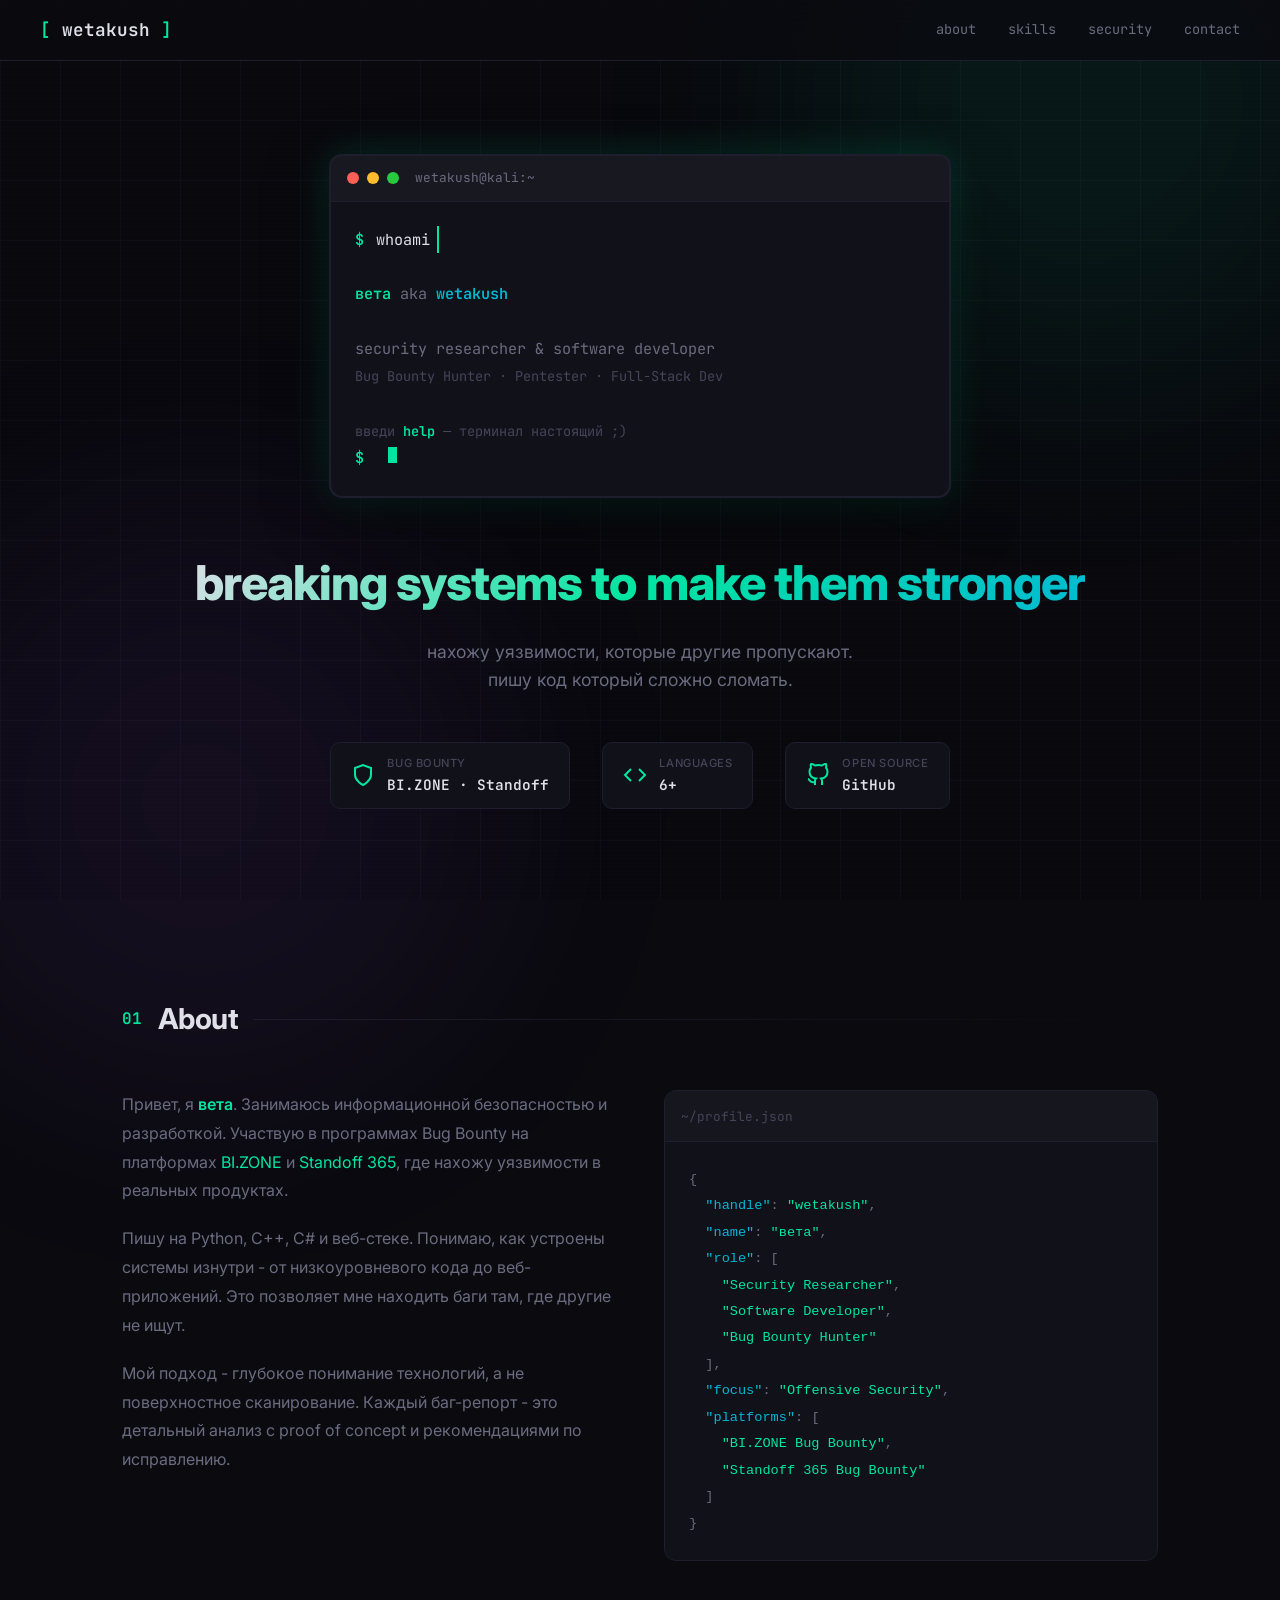
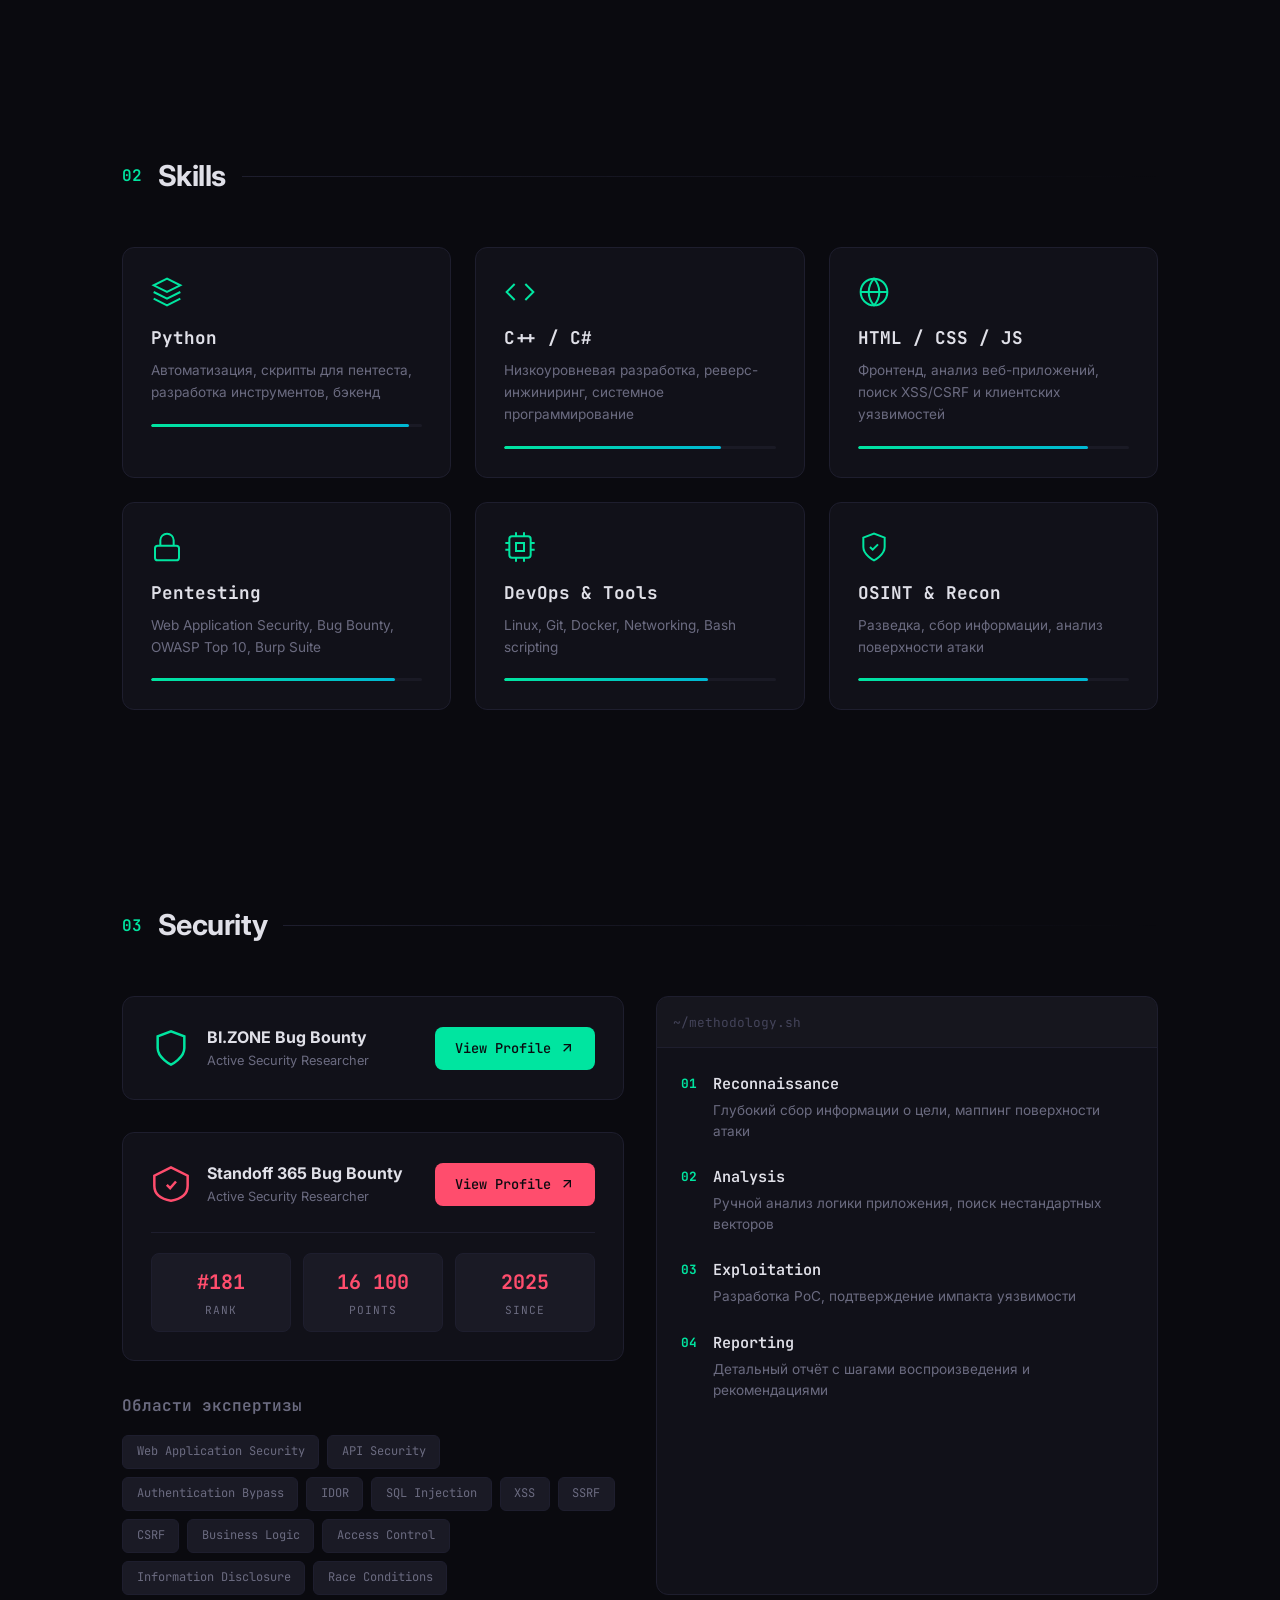
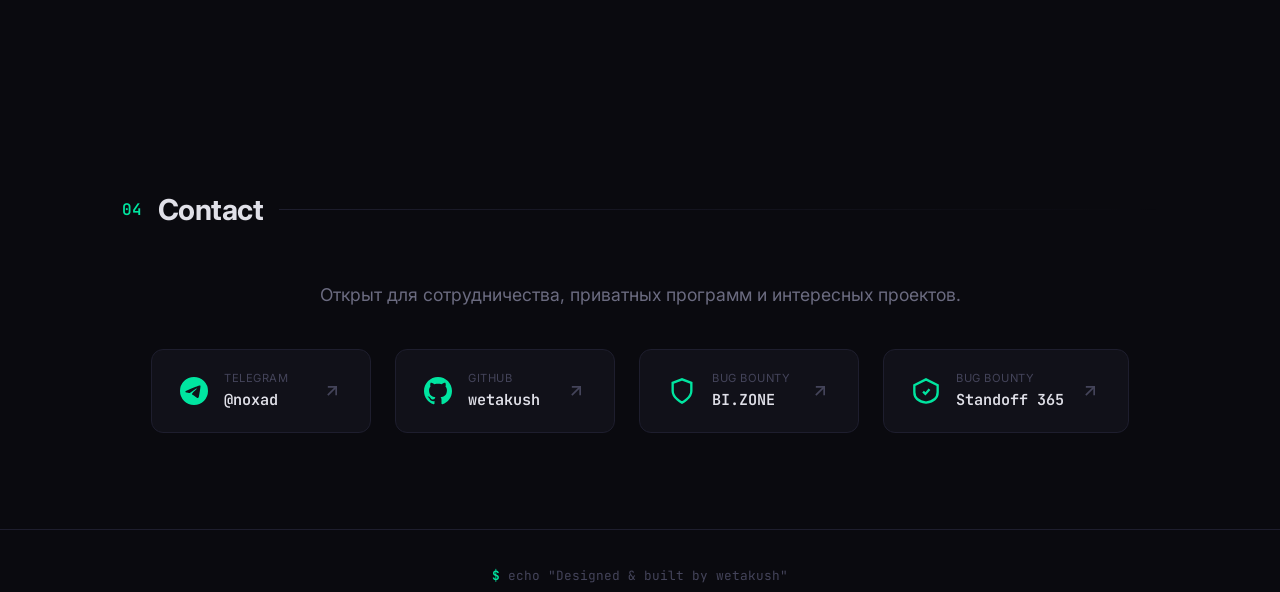
==== commit 9b3e2158: "Add Standoff 365 Bug Bounty profile to landing - New Standoff 365 platform card in Security section " ====
--- a/index.html
+++ b/index.html
@@ -4,11 +4,11 @@
     <meta charset="UTF-8">
     <meta name="viewport" content="width=device-width, initial-scale=1.0">
     <title>wetakush - security researcher & developer</title>
-    <meta name="description" content="вета aka wetakush — security researcher, bug bounty hunter и разработчик. Ищу уязвимости, которые другие пропускают.">
+    <meta name="description" content="вета aka wetakush — security researcher, bug bounty hunter и разработчик. Bug Bounty на BI.ZONE и Standoff 365. Ищу уязвимости, которые другие пропускают.">
     <meta name="theme-color" content="#0a0a0f">
     <meta property="og:type" content="website">
     <meta property="og:title" content="wetakush - security researcher & developer">
-    <meta property="og:description" content="Breaking systems to make them stronger. Bug Bounty · Pentest · Full-Stack Dev.">
+    <meta property="og:description" content="Breaking systems to make them stronger. Bug Bounty на BI.ZONE и Standoff 365 · Pentest · Full-Stack Dev.">
     <meta property="og:url" content="https://wetakush.github.io/">
     <link rel="icon" href="data:image/svg+xml,%3Csvg xmlns='http://www.w3.org/2000/svg' viewBox='0 0 32 32'%3E%3Crect width='32' height='32' rx='7' fill='%230a0a0f'/%3E%3Ctext x='16' y='22' font-family='monospace' font-size='15' font-weight='700' fill='%2300e5a0' text-anchor='middle'%3E%5Bw%5D%3C/text%3E%3C/svg%3E">
     <link rel="preconnect" href="https://fonts.googleapis.com">
@@ -84,7 +84,7 @@
                 </div>
                 <div class="stat__info">
                     <span class="stat__label">Bug Bounty</span>
-                    <span class="stat__value">BI.ZONE</span>
+                    <span class="stat__value">BI.ZONE · Standoff</span>
                 </div>
             </div>
             <div class="stat">
@@ -119,8 +119,9 @@
             <div class="about__text">
                 <p>
                     Привет, я <span class="highlight">вета</span>. Занимаюсь информационной безопасностью
-                    и разработкой. Участвую в программах Bug Bounty на платформе
-                    <a href="https://bugbounty.bi.zone/profile/wetakush" target="_blank" rel="noopener">BI.ZONE</a>,
+                    и разработкой. Участвую в программах Bug Bounty на платформах
+                    <a href="https://bugbounty.bi.zone/profile/wetakush" target="_blank" rel="noopener">BI.ZONE</a>
+                    и <a href="https://standoff365.com/profile/wetakush/" target="_blank" rel="noopener">Standoff 365</a>,
                     где нахожу уязвимости в реальных продуктах.
                 </p>
                 <p>
@@ -146,7 +147,10 @@
     <span class="json-str">"Bug Bounty Hunter"</span>
   ],
   <span class="json-key">"focus"</span>: <span class="json-str">"Offensive Security"</span>,
-  <span class="json-key">"platform"</span>: <span class="json-str">"BI.ZONE Bug Bounty"</span>
+  <span class="json-key">"platforms"</span>: [
+    <span class="json-str">"BI.ZONE Bug Bounty"</span>,
+    <span class="json-str">"Standoff 365 Bug Bounty"</span>
+  ]
 }</code></pre>
             </div>
         </div>
@@ -249,6 +253,36 @@
                         <span>View Profile</span>
                         <svg width="16" height="16" viewBox="0 0 24 24" fill="none" stroke="currentColor" stroke-width="2"><line x1="7" y1="17" x2="17" y2="7"/><polyline points="7 7 17 7 17 17"/></svg>
                     </a>
+                </div>
+
+                <div class="security__platform security__platform--standoff platform--rich">
+                    <div class="platform__top">
+                        <div class="platform__badge platform__badge--standoff">
+                            <svg width="40" height="40" viewBox="0 0 24 24" fill="none" stroke="currentColor" stroke-width="1.5"><path d="M12 2L2 7v6c0 5 4 8 10 9 6-1 10-4 10-9V7l-10-5z"/><path d="M9.5 12.5l2 2 3.5-4"/></svg>
+                            <div>
+                                <h3>Standoff 365 Bug Bounty</h3>
+                                <p>Active Security Researcher</p>
+                            </div>
+                        </div>
+                        <a href="https://standoff365.com/profile/wetakush/" target="_blank" rel="noopener" class="btn btn--standoff">
+                            <span>View Profile</span>
+                            <svg width="16" height="16" viewBox="0 0 24 24" fill="none" stroke="currentColor" stroke-width="2"><line x1="7" y1="17" x2="17" y2="7"/><polyline points="7 7 17 7 17 17"/></svg>
+                        </a>
+                    </div>
+                    <div class="platform__stats">
+                        <div class="platform__stat">
+                            <span class="platform__stat-value">#181</span>
+                            <span class="platform__stat-label">Rank</span>
+                        </div>
+                        <div class="platform__stat">
+                            <span class="platform__stat-value">16 100</span>
+                            <span class="platform__stat-label">Points</span>
+                        </div>
+                        <div class="platform__stat">
+                            <span class="platform__stat-value">2025</span>
+                            <span class="platform__stat-label">Since</span>
+                        </div>
+                    </div>
                 </div>
 
                 <div class="security__areas">
@@ -350,6 +384,17 @@
                     </div>
                     <svg class="contact-card__arrow" width="20" height="20" viewBox="0 0 24 24" fill="none" stroke="currentColor" stroke-width="2"><line x1="7" y1="17" x2="17" y2="7"/><polyline points="7 7 17 7 17 17"/></svg>
                 </a>
+
+                <a href="https://standoff365.com/profile/wetakush/" target="_blank" rel="noopener" class="contact-card">
+                    <div class="contact-card__icon">
+                        <svg width="28" height="28" viewBox="0 0 24 24" fill="none" stroke="currentColor" stroke-width="2"><path d="M12 2L2 7v6c0 5 4 8 10 9 6-1 10-4 10-9V7l-10-5z"/><path d="M9.5 12.5l2 2 3.5-4"/></svg>
+                    </div>
+                    <div class="contact-card__info">
+                        <span class="contact-card__label">Bug Bounty</span>
+                        <span class="contact-card__value">Standoff 365</span>
+                    </div>
+                    <svg class="contact-card__arrow" width="20" height="20" viewBox="0 0 24 24" fill="none" stroke="currentColor" stroke-width="2"><line x1="7" y1="17" x2="17" y2="7"/><polyline points="7 7 17 7 17 17"/></svg>
+                </a>
             </div>
         </div>
     </section>
--- a/style.css
+++ b/style.css
@@ -20,6 +20,9 @@
     --accent-glow: #00e5a066;
     --accent-secondary: #00b8d4;
     --accent-purple: #a855f7;
+    --accent-standoff: #ff4d6d;
+    --accent-standoff-dim: #ff4d6d33;
+    --accent-standoff-glow: #ff4d6d66;
 
     --red: #ff5f57;
     --yellow: #febc2e;
@@ -779,6 +782,83 @@
     box-shadow: 0 4px 20px var(--accent-dim);
 }
 
+/* ---- Standoff 365 accent ---- */
+.security__platform--standoff .platform__badge {
+    color: var(--accent-standoff);
+}
+
+.security__platform--standoff:hover {
+    border-color: var(--accent-standoff-dim);
+    box-shadow: 0 8px 30px -12px var(--accent-standoff-glow);
+}
+
+.btn--standoff {
+    background: var(--accent-standoff);
+    color: var(--bg);
+}
+
+.btn--standoff:hover {
+    background: #ff2d55;
+    color: var(--bg);
+    transform: translateY(-2px);
+    box-shadow: 0 4px 20px var(--accent-standoff-dim);
+}
+
+/* ---- Rich platform card (with stats) ---- */
+.platform--rich {
+    flex-direction: column;
+    align-items: stretch;
+    gap: 1.5rem;
+}
+
+.platform__top {
+    display: flex;
+    justify-content: space-between;
+    align-items: center;
+    gap: 1rem;
+    flex-wrap: wrap;
+}
+
+.platform__stats {
+    display: grid;
+    grid-template-columns: repeat(3, 1fr);
+    gap: 0.75rem;
+    padding-top: 1.25rem;
+    border-top: 1px solid var(--border);
+}
+
+.platform__stat {
+    display: flex;
+    flex-direction: column;
+    align-items: center;
+    gap: 0.25rem;
+    padding: 0.75rem 0.5rem;
+    background: var(--surface);
+    border: 1px solid var(--border);
+    border-radius: 8px;
+    transition: all 0.25s var(--ease);
+}
+
+.platform__stat:hover {
+    border-color: var(--accent-standoff-dim);
+    transform: translateY(-2px);
+}
+
+.platform__stat-value {
+    font-family: var(--font-mono);
+    font-size: 1.25rem;
+    font-weight: 700;
+    color: var(--accent-standoff);
+}
+
+.platform__stat-label {
+    font-family: var(--font-mono);
+    font-size: 0.7rem;
+    text-transform: uppercase;
+    letter-spacing: 0.08em;
+    color: var(--text-dim);
+}
+
 .security__subtitle {
     font-size: 1rem;
     font-weight: 600;
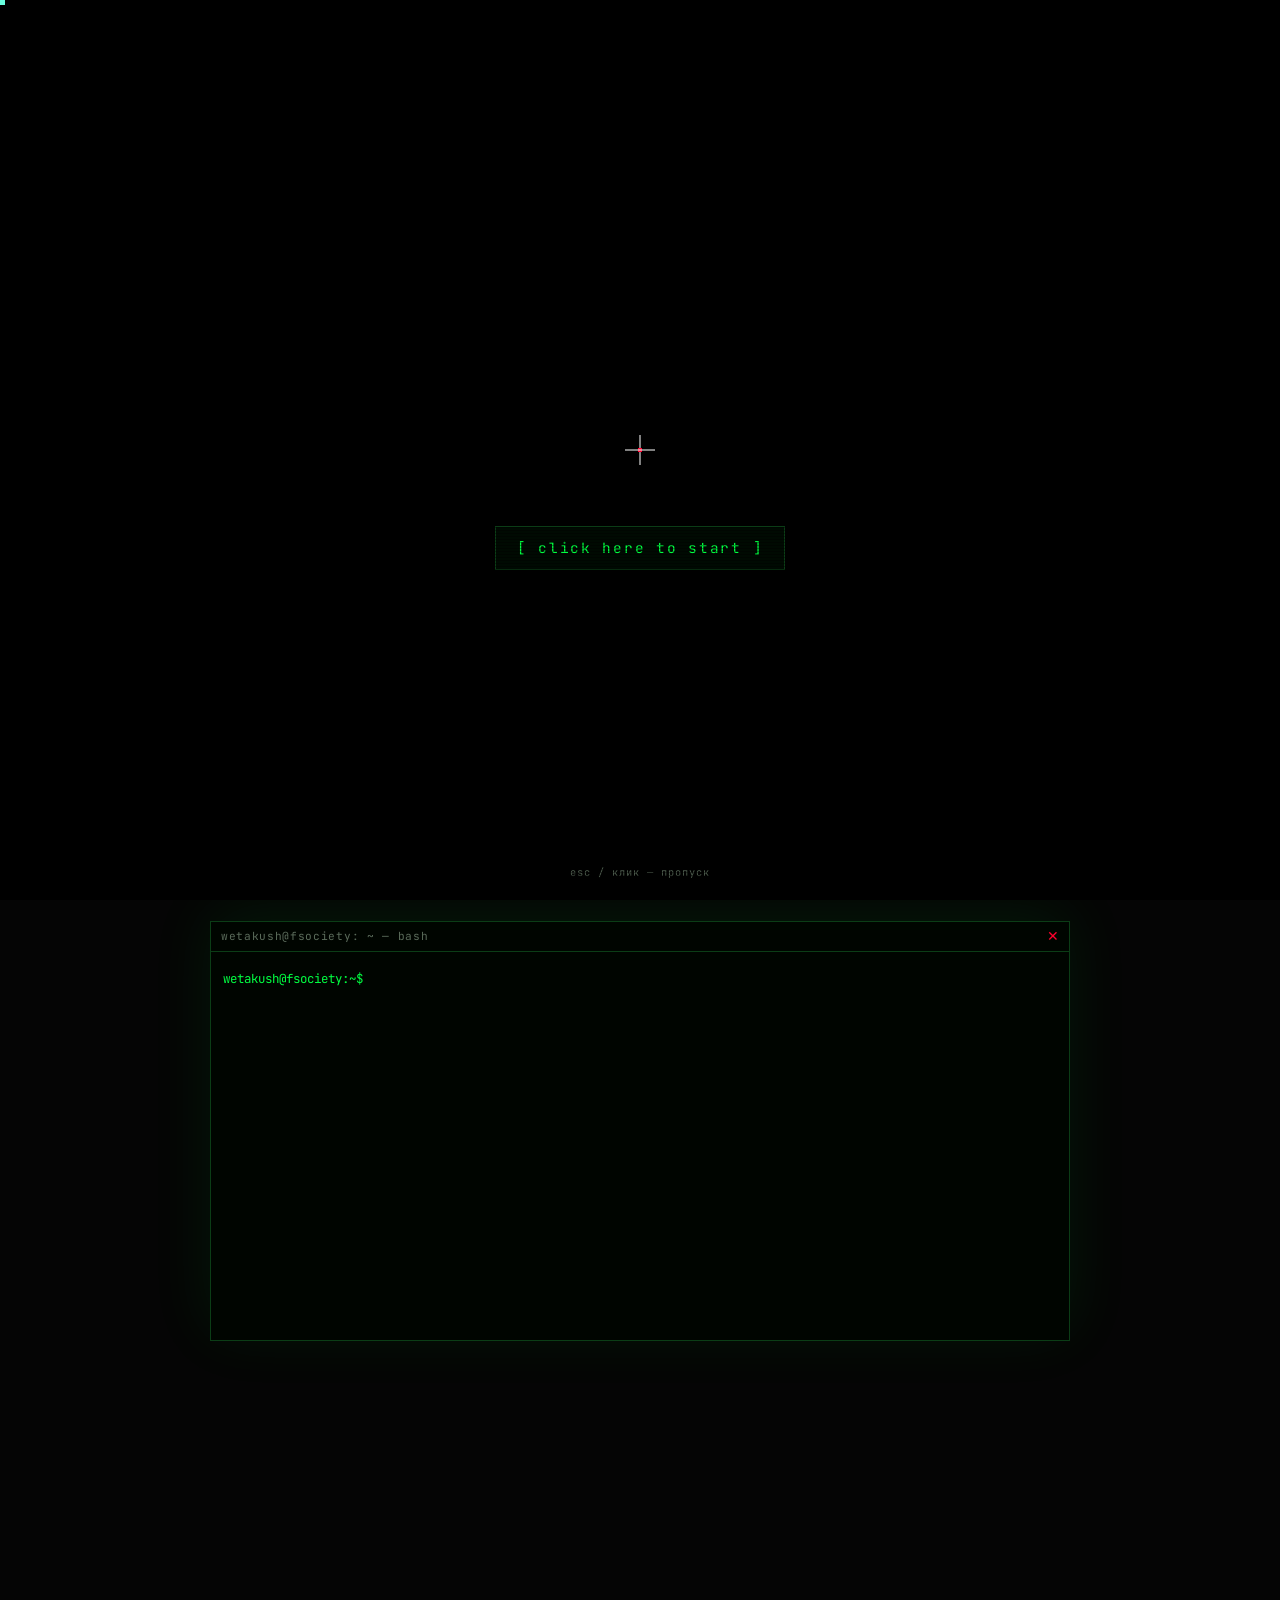
==== commit dce36266: "feat(site): fsociety edit-style bio — synth audio engine, video bg, beat-synced glitch fx - boot-пос" ====
--- a/index.html
+++ b/index.html
@@ -1,413 +1,266 @@
-<!DOCTYPE html>
+<!doctype html>
+<!--
+
+    ░█░█░█▀█░█▀▀░█▀▄▀█░█▀▀░░░█░█░█▀█░█▀▀░█▀▄▀█░█▀▀
+    ░█▀█░█░█░█▀▀░█░▀░█░█▀▀░░░█▀█░█░█░█▀▀░█░▀░█░█▀▀
+    ░▀░▀░▀▀▀░▀▀▀░▀░░░▀░▀▀▀░░░▀░▀░▀▀▀░▀▀▀░▀░░░▀░▀▀▀
+
+    hey. ты читаешь исходники. уважаю.
+    control is an illusion.
+    fsociety{st1ll_r34d1ng_s0urc3}
+
+-->
 <html lang="ru">
 <head>
-    <meta charset="UTF-8">
-    <meta name="viewport" content="width=device-width, initial-scale=1.0">
-    <title>wetakush - security researcher & developer</title>
-    <meta name="description" content="вета aka wetakush — security researcher, bug bounty hunter и разработчик. Bug Bounty на BI.ZONE и Standoff 365. Ищу уязвимости, которые другие пропускают.">
-    <meta name="theme-color" content="#0a0a0f">
-    <meta property="og:type" content="website">
-    <meta property="og:title" content="wetakush - security researcher & developer">
-    <meta property="og:description" content="Breaking systems to make them stronger. Bug Bounty на BI.ZONE и Standoff 365 · Pentest · Full-Stack Dev.">
-    <meta property="og:url" content="https://wetakush.github.io/">
-    <link rel="icon" href="data:image/svg+xml,%3Csvg xmlns='http://www.w3.org/2000/svg' viewBox='0 0 32 32'%3E%3Crect width='32' height='32' rx='7' fill='%230a0a0f'/%3E%3Ctext x='16' y='22' font-family='monospace' font-size='15' font-weight='700' fill='%2300e5a0' text-anchor='middle'%3E%5Bw%5D%3C/text%3E%3C/svg%3E">
-    <link rel="preconnect" href="https://fonts.googleapis.com">
-    <link rel="preconnect" href="https://fonts.gstatic.com" crossorigin>
-    <link href="https://fonts.googleapis.com/css2?family=JetBrains+Mono:wght@300;400;500;600;700&family=Inter:wght@300;400;500;600;700;800;900&display=swap" rel="stylesheet">
-    <link rel="stylesheet" href="style.css">
+<meta charset="utf-8">
+<meta name="viewport" content="width=device-width, initial-scale=1">
+<title>wetakush // fsociety</title>
+<meta name="description" content="вета aka wetakush — security researcher & software developer. bug bounty hunter. we are fsociety.">
+<meta name="theme-color" content="#050505">
+<meta property="og:title" content="wetakush // fsociety">
+<meta property="og:description" content="security researcher & software developer. breaking systems to make them stronger.">
+<meta property="og:type" content="website">
+<meta name="twitter:card" content="summary">
+<link rel="icon" href='data:image/svg+xml,<svg xmlns="http://www.w3.org/2000/svg" viewBox="0 0 64 64"><rect width="64" height="64" fill="black"/><text x="32" y="46" font-size="38" text-anchor="middle" fill="%2300ff41" font-family="monospace" font-weight="bold">f</text></svg>'>
+<link rel="preconnect" href="https://fonts.googleapis.com">
+<link rel="preconnect" href="https://fonts.gstatic.com" crossorigin>
+<link href="https://fonts.googleapis.com/css2?family=Anton&family=JetBrains+Mono:ital,wght@0,400;0,700;1,400&display=swap" rel="stylesheet">
+<link rel="stylesheet" href="style.css">
 </head>
 <body>
 
-    <canvas class="bg-matrix" id="matrixCanvas" aria-hidden="true"></canvas>
-    <div class="bg-grid"></div>
-    <div class="bg-glow bg-glow--1"></div>
-    <div class="bg-glow bg-glow--2"></div>
-    <div class="scanline"></div>
-    <div class="scroll-progress" id="scrollProgress" aria-hidden="true"></div>
-
-    <nav class="nav">
-        <div class="nav__logo">
-            <span class="nav__logo-bracket">[</span>
-            <span class="nav__logo-text">wetakush</span>
-            <span class="nav__logo-bracket">]</span>
-        </div>
-        <div class="nav__links">
-            <a href="#about" class="nav__link">about</a>
-            <a href="#skills" class="nav__link">skills</a>
-            <a href="#security" class="nav__link">security</a>
-            <a href="#contact" class="nav__link">contact</a>
-        </div>
-    </nav>
-
-    <section class="hero">
-        <div class="hero__terminal">
-            <div class="terminal__header">
-                <span class="terminal__dot terminal__dot--red"></span>
-                <span class="terminal__dot terminal__dot--yellow"></span>
-                <span class="terminal__dot terminal__dot--green"></span>
-                <span class="terminal__title">wetakush@kali:~</span>
+<div id="boot" aria-hidden="true">
+  <pre id="bootText"></pre>
+  <div id="bootHint">[ click here to start ]</div>
+  <div id="bootSkip">esc / клик — пропуск</div>
+</div>
+
+<canvas id="noise"></canvas>
+<div id="scanlines"></div>
+<div id="vignette"></div>
+<canvas id="matrix"></canvas>
+<div id="flash"></div>
+<div id="glitchBlocks"></div>
+<div id="cursor"><span id="cursorDot"></span></div>
+
+<div class="stage" id="stage">
+
+  <header class="topbar">
+    <span class="rec"><i></i>REC <b id="recTimer">00:00:00</b></span>
+    <span class="topbar-mid">wetakush@fsociety:~$ <b class="blink">▮</b></span>
+    <button id="termToggle" title="терминал [`]">[ TERMINAL ~ ]</button>
+  </header>
+
+  <main>
+
+    <section class="hero" id="hero">
+      <div class="hero-video" id="heroVideoWrap" aria-hidden="true">
+        <video id="heroVideo" src="media/hero.mp4" autoplay muted loop playsinline preload="auto" disablepictureinpicture></video>
+        <div class="vid-dim"></div>
+        <div class="vid-flash" id="vidFlash"></div>
+      </div>
+      <canvas id="viz"></canvas>
+      <div class="hero-inner" id="heroInner">
+        <div class="hero-label reveal">// target locked - субъект идентифицирован</div>
+        <h1 class="hero-title glitch" id="heroTitle" data-text="WETAKUSH">WETAKUSH</h1>
+        <div class="hero-sub reveal">&gt;&gt; security researcher &amp; software developer</div>
+        <p class="hero-tag reveal">нахожу уязвимости, которые другие пропускают.<br>пишу код, который сложно сломать.</p>
+        <div class="hero-chips reveal">
+          <span class="chip">BUG&nbsp;BOUNTY</span>
+          <span class="chip chip-red">PENTEST</span>
+          <span class="chip">FULL-STACK</span>
+          <span class="chip chip-red">OSINT</span>
+        </div>
+        <div class="hero-quote reveal">«control is an illusion. <span class="scr">security isn't.»</span></div>
+      </div>
+      <div class="vhs-label" aria-hidden="true"><i>▶</i>&nbsp;PLAY&nbsp;&nbsp;SP&nbsp;&nbsp;<b id="vhsTimer">0:00:00</b></div>
+      <div class="hero-scroll" id="heroScroll">SCROLL&nbsp;TO&nbsp;DECRYPT&nbsp;<b>▼</b></div>
+    </section>
+
+    <!-- ===== БЕГУЩАЯ СТРОКА ===== -->
+    <div class="ticker" aria-hidden="true"><div class="ticker-in" id="tickerIn">
+      <span>FUCK SOCIETY ✦ TRUST NO ONE ✦ CONTROL IS AN ILLUSION ✦ WE ARE FSOCIETY ✦ BREAK IT TO FIX IT ✦ HELLO, FRIEND ✦ 0-DAY EVERY DAY ✦ WAKE UP, ELLIOT ✦&nbsp;</span>
+    </div></div>
+
+    <!-- ===== 00 ABOUT ===== -->
+    <section class="sec" id="about" data-word="WHOAMI">
+      <div class="wrap">
+        <div class="sec-head reveal"><span class="sec-num">00</span><h2>WHOAMI</h2><span class="sec-path">~/about</span></div>
+        <div class="about-grid">
+          <div class="about-text reveal">
+            <p>Привет, я <b>вета</b>. Живу на стыке двух миров: <span class="g">наступательной безопасности</span> и <span class="g">разработки</span>. Участвую в Bug Bounty на платформах <a href="https://bugbounty.bi.zone/profile/wetakush" target="_blank" rel="noopener">BI.ZONE</a> и <a href="https://standoff365.com/profile/wetakush/" target="_blank" rel="noopener">Standoff&nbsp;365</a> — ловлю баги в реальных продакшн-системах.</p>
+            <p>Пишу на Python, C++, C# и веб-стеке. Понимаю, как системы устроены изнутри — от низкоуровневого кода до веб-приложений. Поэтому нахожу уязвимости там, где другие даже не ищут.</p>
+            <p class="red">Мой подход — глубокое понимание технологий, а не поверхностное сканирование.</p>
+          </div>
+          <div class="about-json reveal">
+            <div class="win-head"><i></i><i></i><i></i><span>~/profile.json</span></div>
+            <pre id="jsonCode">{
+  "handle": "wetakush",
+  "name": "вета",
+  "role": [
+    "Security Researcher",
+    "Software Developer",
+    "Bug Bounty Hunter"
+  ],
+  "focus": "Offensive Security",
+  "platforms": [
+    "BI.ZONE Bug Bounty",
+    "Standoff 365 Bug Bounty"
+  ],
+  "alignment": "chaotic neutral"
+}</pre>
+          </div>
+        </div>
+        <div class="stats">
+          <div class="stat reveal"><b class="counter" data-val="6" data-suffix="+">0</b><span>языков<br>программирования</span></div>
+          <div class="stat reveal"><b class="counter" data-val="2">0</b><span>bug bounty<br>платформы</span></div>
+          <div class="stat stat-red reveal"><b><span class="counter" data-val="181" data-prefix="#">">#0</span></b><span>ранг<br>Standoff 365</span></div>
+          <div class="stat stat-red reveal"><b class="counter" data-val="16100">0</b><span>очков<br>на счету</span></div>
+        </div>
+      </div>
+    </section>
+
+    <!-- ===== 01 SKILLS ===== -->
+    <section class="sec" id="skills" data-word="ARSENAL">
+      <div class="wrap">
+        <div class="sec-head reveal"><span class="sec-num">01</span><h2>ARSENAL</h2><span class="sec-path">~/skills</span></div>
+        <div class="skills-grid">
+          <div class="skill reveal">
+            <div class="skill-top"><span class="skill-name">PYTHON</span><span class="skill-pct">0%</span></div>
+            <div class="bar"><i data-val="92"></i></div>
+            <p>автоматизация, скрипты для пентеста, разработка инструментов, бэкенд</p>
+          </div>
+          <div class="skill reveal">
+            <div class="skill-top"><span class="skill-name">PENTEST / WEB</span><span class="skill-pct">0%</span></div>
+            <div class="bar"><i data-val="90"></i></div>
+            <p>OWASP Top 10, Burp Suite, ручной анализ, hunting за багами</p>
+          </div>
+          <div class="skill reveal">
+            <div class="skill-top"><span class="skill-name">HTML / CSS / JS</span><span class="skill-pct">0%</span></div>
+            <div class="bar"><i data-val="88"></i></div>
+            <p>фронтенд, анализ веб-приложений, XSS/CSRF и клиентские уязвимости</p>
+          </div>
+          <div class="skill reveal">
+            <div class="skill-top"><span class="skill-name">OSINT &amp; RECON</span><span class="skill-pct">0%</span></div>
+            <div class="bar"><i data-val="84"></i></div>
+            <p>разведка, сбор информации, анализ поверхности атаки</p>
+          </div>
+          <div class="skill reveal">
+            <div class="skill-top"><span class="skill-name">C++ / C#</span><span class="skill-pct">0%</span></div>
+            <div class="bar"><i data-val="76"></i></div>
+            <p>низкоуровневая разработка, реверс-инжиниринг, системное программирование</p>
+          </div>
+          <div class="skill reveal">
+            <div class="skill-top"><span class="skill-name">DEVOPS &amp; TOOLS</span><span class="skill-pct">0%</span></div>
+            <div class="bar"><i data-val="72"></i></div>
+            <p>linux, git, docker, networking, bash scripting</p>
+          </div>
+        </div>
+      </div>
+    </section>
+
+    <!-- ===== 02 SECURITY ===== -->
+    <section class="sec" id="security" data-word="WARZONE">
+      <div class="wrap">
+        <div class="sec-head reveal"><span class="sec-num">02</span><h2>WARZONE</h2><span class="sec-path">~/security</span></div>
+        <div class="quote-big reveal">break the system.<br><span class="outline">earn the trust.</span> patch it back.</div>
+        <div class="cards">
+          <a class="card reveal" href="https://bugbounty.bi.zone/profile/wetakush" target="_blank" rel="noopener">
+            <div class="card-tag">BUG BOUNTY</div>
+            <h3>BI.ZONE</h3>
+            <p>Active Security Researcher</p>
+            <div class="card-foot">view profile →<span class="card-arrow">↗</span></div>
+          </a>
+          <a class="card card-red reveal" href="https://standoff365.com/profile/wetakush/" target="_blank" rel="noopener">
+            <div class="card-tag">BUG BOUNTY</div>
+            <h3>STANDOFF 365</h3>
+            <p>Active Security Researcher</p>
+            <div class="card-stats">
+              <div><b class="counter" data-val="181" data-prefix="#">#0</b><span>rank</span></div>
+              <div><b class="counter" data-val="16100">0</b><span>points</span></div>
+              <div><b>2025</b><span>since</span></div>
             </div>
-            <div class="terminal__body" id="terminalBody">
-                <div class="terminal__line">
-                    <span class="terminal__prompt">$</span>
-                    <span class="terminal__command typing" id="heroCommand">whoami </span>
-                </div>
-                <div class="terminal__output" id="heroOutput">
-                    <br>
-                    <span class="terminal__accent">вета</span> aka <span class="terminal__highlight">wetakush</span>
-                    <br><br>
-                    security researcher & software developer
-                    <br>
-                    <span class="terminal__dim">Bug Bounty Hunter · Pentester · Full-Stack Dev</span>
-                    <br><br>
-                    <span class="terminal__dim">введи <span class="terminal__accent">help</span> — терминал настоящий ;)</span>
-                </div>
-                <div class="terminal__history" id="terminalHistory"></div>
-                <div class="terminal__line terminal__input-line" id="terminalInputLine" hidden>
-                    <span class="terminal__prompt">$</span>
-                    <span class="terminal__input-text" id="terminalInputText"></span><span class="terminal__cursor" aria-hidden="true"></span>
-                    <input type="text" id="terminalInput" class="terminal__input" autocomplete="off" autocapitalize="off" spellcheck="false" aria-label="terminal input">
-                </div>
-            </div>
-        </div>
-
-        <div class="hero__tagline">
-            <h1 class="glitch" data-text="Breaking systems to make them stronger">breaking systems to make them stronger</h1>
-            <p class="hero__sub">нахожу уязвимости, которые другие пропускают.</p>
-            <p class="hero__sub">пишу код который сложно сломать.</p>
-        </div>
-
-        <div class="hero__stats">
-            <div class="stat">
-                <div class="stat__icon">
-                    <svg width="24" height="24" viewBox="0 0 24 24" fill="none" stroke="currentColor" stroke-width="2"><path d="M12 22s8-4 8-10V5l-8-3-8 3v7c0 6 8 10 8 10z"/></svg>
-                </div>
-                <div class="stat__info">
-                    <span class="stat__label">Bug Bounty</span>
-                    <span class="stat__value">BI.ZONE · Standoff</span>
-                </div>
-            </div>
-            <div class="stat">
-                <div class="stat__icon">
-                    <svg width="24" height="24" viewBox="0 0 24 24" fill="none" stroke="currentColor" stroke-width="2"><polyline points="16 18 22 12 16 6"/><polyline points="8 6 2 12 8 18"/></svg>
-                </div>
-                <div class="stat__info">
-                    <span class="stat__label">Languages</span>
-                    <span class="stat__value">6+</span>
-                </div>
-            </div>
-            <div class="stat">
-                <div class="stat__icon">
-                    <svg width="24" height="24" viewBox="0 0 24 24" fill="none" stroke="currentColor" stroke-width="2"><path d="M9 19c-5 1.5-5-2.5-7-3m14 6v-3.87a3.37 3.37 0 0 0-.94-2.61c3.14-.35 6.44-1.54 6.44-7A5.44 5.44 0 0 0 20 4.77 5.07 5.07 0 0 0 19.91 1S18.73.65 16 2.48a13.38 13.38 0 0 0-7 0C6.27.65 5.09 1 5.09 1A5.07 5.07 0 0 0 5 4.77a5.44 5.44 0 0 0-1.5 3.78c0 5.42 3.3 6.61 6.44 7A3.37 3.37 0 0 0 9 18.13V22"/></svg>
-                </div>
-                <div class="stat__info">
-                    <span class="stat__label">Open Source</span>
-                    <span class="stat__value">GitHub</span>
-                </div>
-            </div>
-        </div>
-    </section>
-
-    <!-- About Section -->
-    <section class="section" id="about">
-        <div class="section__header">
-            <span class="section__number">01</span>
-            <h2 class="section__title">About</h2>
-            <div class="section__line"></div>
-        </div>
-        <div class="about__content">
-            <div class="about__text">
-                <p>
-                    Привет, я <span class="highlight">вета</span>. Занимаюсь информационной безопасностью
-                    и разработкой. Участвую в программах Bug Bounty на платформах
-                    <a href="https://bugbounty.bi.zone/profile/wetakush" target="_blank" rel="noopener">BI.ZONE</a>
-                    и <a href="https://standoff365.com/profile/wetakush/" target="_blank" rel="noopener">Standoff 365</a>,
-                    где нахожу уязвимости в реальных продуктах.
-                </p>
-                <p>
-                    Пишу на Python, C++, C# и веб-стеке. Понимаю, как устроены системы изнутри -
-                    от низкоуровневого кода до веб-приложений. Это позволяет мне находить баги
-                    там, где другие не ищут.
-                </p>
-                <p>
-                    Мой подход - глубокое понимание технологий, а не поверхностное сканирование.
-                    Каждый баг-репорт - это детальный анализ с proof of concept и рекомендациями по исправлению.
-                </p>
-            </div>
-            <div class="about__card">
-                <div class="card__header">
-                    <span class="card__file">~/profile.json</span>
-                </div>
-                <pre class="card__code"><code>{
-  <span class="json-key">"handle"</span>: <span class="json-str">"wetakush"</span>,
-  <span class="json-key">"name"</span>: <span class="json-str">"вета"</span>,
-  <span class="json-key">"role"</span>: [
-    <span class="json-str">"Security Researcher"</span>,
-    <span class="json-str">"Software Developer"</span>,
-    <span class="json-str">"Bug Bounty Hunter"</span>
-  ],
-  <span class="json-key">"focus"</span>: <span class="json-str">"Offensive Security"</span>,
-  <span class="json-key">"platforms"</span>: [
-    <span class="json-str">"BI.ZONE Bug Bounty"</span>,
-    <span class="json-str">"Standoff 365 Bug Bounty"</span>
-  ]
-}</code></pre>
-            </div>
-        </div>
-    </section>
-
-    <!-- Skills Section -->
-    <section class="section" id="skills">
-        <div class="section__header">
-            <span class="section__number">02</span>
-            <h2 class="section__title">Skills</h2>
-            <div class="section__line"></div>
-        </div>
-        <div class="skills__grid">
-            <div class="skill-card" data-category="lang">
-                <div class="skill-card__icon">
-                    <svg width="32" height="32" viewBox="0 0 24 24" fill="none" stroke="currentColor" stroke-width="1.5"><path d="M12 2L2 7l10 5 10-5-10-5zM2 17l10 5 10-5M2 12l10 5 10-5"/></svg>
-                </div>
-                <h3 class="skill-card__title">Python</h3>
-                <p class="skill-card__desc">Автоматизация, скрипты для пентеста, разработка инструментов, бэкенд</p>
-                <div class="skill-card__bar">
-                    <div class="skill-card__progress" style="--progress: 95%"></div>
-                </div>
-            </div>
-
-            <div class="skill-card" data-category="lang">
-                <div class="skill-card__icon">
-                    <svg width="32" height="32" viewBox="0 0 24 24" fill="none" stroke="currentColor" stroke-width="1.5"><polyline points="16 18 22 12 16 6"/><polyline points="8 6 2 12 8 18"/></svg>
-                </div>
-                <h3 class="skill-card__title">C++ / C#</h3>
-                <p class="skill-card__desc">Низкоуровневая разработка, реверс-инжиниринг, системное программирование</p>
-                <div class="skill-card__bar">
-                    <div class="skill-card__progress" style="--progress: 80%"></div>
-                </div>
-            </div>
-
-            <div class="skill-card" data-category="web">
-                <div class="skill-card__icon">
-                    <svg width="32" height="32" viewBox="0 0 24 24" fill="none" stroke="currentColor" stroke-width="1.5"><circle cx="12" cy="12" r="10"/><line x1="2" y1="12" x2="22" y2="12"/><path d="M12 2a15.3 15.3 0 0 1 4 10 15.3 15.3 0 0 1-4 10 15.3 15.3 0 0 1-4-10 15.3 15.3 0 0 1 4-10z"/></svg>
-                </div>
-                <h3 class="skill-card__title">HTML / CSS / JS</h3>
-                <p class="skill-card__desc">Фронтенд, анализ веб-приложений, поиск XSS/CSRF и клиентских уязвимостей</p>
-                <div class="skill-card__bar">
-                    <div class="skill-card__progress" style="--progress: 85%"></div>
-                </div>
-            </div>
-
-            <div class="skill-card" data-category="security">
-                <div class="skill-card__icon">
-                    <svg width="32" height="32" viewBox="0 0 24 24" fill="none" stroke="currentColor" stroke-width="1.5"><rect x="3" y="11" width="18" height="11" rx="2" ry="2"/><path d="M7 11V7a5 5 0 0 1 10 0v4"/></svg>
-                </div>
-                <h3 class="skill-card__title">Pentesting</h3>
-                <p class="skill-card__desc">Web Application Security, Bug Bounty, OWASP Top 10, Burp Suite</p>
-                <div class="skill-card__bar">
-                    <div class="skill-card__progress" style="--progress: 90%"></div>
-                </div>
-            </div>
-
-            <div class="skill-card" data-category="tools">
-                <div class="skill-card__icon">
-                    <svg width="32" height="32" viewBox="0 0 24 24" fill="none" stroke="currentColor" stroke-width="1.5"><rect x="4" y="4" width="16" height="16" rx="2" ry="2"/><rect x="9" y="9" width="6" height="6"/><line x1="9" y1="1" x2="9" y2="4"/><line x1="15" y1="1" x2="15" y2="4"/><line x1="9" y1="20" x2="9" y2="23"/><line x1="15" y1="20" x2="15" y2="23"/><line x1="20" y1="9" x2="23" y2="9"/><line x1="20" y1="14" x2="23" y2="14"/><line x1="1" y1="9" x2="4" y2="9"/><line x1="1" y1="14" x2="4" y2="14"/></svg>
-                </div>
-                <h3 class="skill-card__title">DevOps & Tools</h3>
-                <p class="skill-card__desc">Linux, Git, Docker, Networking, Bash scripting</p>
-                <div class="skill-card__bar">
-                    <div class="skill-card__progress" style="--progress: 75%"></div>
-                </div>
-            </div>
-
-            <div class="skill-card" data-category="security">
-                <div class="skill-card__icon">
-                    <svg width="32" height="32" viewBox="0 0 24 24" fill="none" stroke="currentColor" stroke-width="1.5"><path d="M12 22s8-4 8-10V5l-8-3-8 3v7c0 6 8 10 8 10z"/><path d="M9 12l2 2 4-4"/></svg>
-                </div>
-                <h3 class="skill-card__title">OSINT & Recon</h3>
-                <p class="skill-card__desc">Разведка, сбор информации, анализ поверхности атаки</p>
-                <div class="skill-card__bar">
-                    <div class="skill-card__progress" style="--progress: 85%"></div>
-                </div>
-            </div>
-        </div>
-    </section>
-
-    <!-- Security Section -->
-    <section class="section" id="security">
-        <div class="section__header">
-            <span class="section__number">03</span>
-            <h2 class="section__title">Security</h2>
-            <div class="section__line"></div>
-        </div>
-        <div class="security__content">
-            <div class="security__main">
-                <div class="security__platform">
-                    <div class="platform__badge">
-                        <svg width="40" height="40" viewBox="0 0 24 24" fill="none" stroke="currentColor" stroke-width="1.5"><path d="M12 22s8-4 8-10V5l-8-3-8 3v7c0 6 8 10 8 10z"/></svg>
-                        <div>
-                            <h3>BI.ZONE Bug Bounty</h3>
-                            <p>Active Security Researcher</p>
-                        </div>
-                    </div>
-                    <a href="https://bugbounty.bi.zone/profile/wetakush" target="_blank" rel="noopener" class="btn btn--primary">
-                        <span>View Profile</span>
-                        <svg width="16" height="16" viewBox="0 0 24 24" fill="none" stroke="currentColor" stroke-width="2"><line x1="7" y1="17" x2="17" y2="7"/><polyline points="7 7 17 7 17 17"/></svg>
-                    </a>
-                </div>
-
-                <div class="security__platform security__platform--standoff platform--rich">
-                    <div class="platform__top">
-                        <div class="platform__badge platform__badge--standoff">
-                            <svg width="40" height="40" viewBox="0 0 24 24" fill="none" stroke="currentColor" stroke-width="1.5"><path d="M12 2L2 7v6c0 5 4 8 10 9 6-1 10-4 10-9V7l-10-5z"/><path d="M9.5 12.5l2 2 3.5-4"/></svg>
-                            <div>
-                                <h3>Standoff 365 Bug Bounty</h3>
-                                <p>Active Security Researcher</p>
-                            </div>
-                        </div>
-                        <a href="https://standoff365.com/profile/wetakush/" target="_blank" rel="noopener" class="btn btn--standoff">
-                            <span>View Profile</span>
-                            <svg width="16" height="16" viewBox="0 0 24 24" fill="none" stroke="currentColor" stroke-width="2"><line x1="7" y1="17" x2="17" y2="7"/><polyline points="7 7 17 7 17 17"/></svg>
-                        </a>
-                    </div>
-                    <div class="platform__stats">
-                        <div class="platform__stat">
-                            <span class="platform__stat-value">#181</span>
-                            <span class="platform__stat-label">Rank</span>
-                        </div>
-                        <div class="platform__stat">
-                            <span class="platform__stat-value">16 100</span>
-                            <span class="platform__stat-label">Points</span>
-                        </div>
-                        <div class="platform__stat">
-                            <span class="platform__stat-value">2025</span>
-                            <span class="platform__stat-label">Since</span>
-                        </div>
-                    </div>
-                </div>
-
-                <div class="security__areas">
-                    <h3 class="security__subtitle">Области экспертизы</h3>
-                    <div class="tags">
-                        <span class="tag">Web Application Security</span>
-                        <span class="tag">API Security</span>
-                        <span class="tag">Authentication Bypass</span>
-                        <span class="tag">IDOR</span>
-                        <span class="tag">SQL Injection</span>
-                        <span class="tag">XSS</span>
-                        <span class="tag">SSRF</span>
-                        <span class="tag">CSRF</span>
-                        <span class="tag">Business Logic</span>
-                        <span class="tag">Access Control</span>
-                        <span class="tag">Information Disclosure</span>
-                        <span class="tag">Race Conditions</span>
-                    </div>
-                </div>
-            </div>
-
-            <div class="security__methodology">
-                <div class="card__header">
-                    <span class="card__file">~/methodology.sh</span>
-                </div>
-                <div class="methodology__steps">
-                    <div class="step">
-                        <span class="step__num">01</span>
-                        <div class="step__content">
-                            <h4>Reconnaissance</h4>
-                            <p>Глубокий сбор информации о цели, маппинг поверхности атаки</p>
-                        </div>
-                    </div>
-                    <div class="step">
-                        <span class="step__num">02</span>
-                        <div class="step__content">
-                            <h4>Analysis</h4>
-                            <p>Ручной анализ логики приложения, поиск нестандартных векторов</p>
-                        </div>
-                    </div>
-                    <div class="step">
-                        <span class="step__num">03</span>
-                        <div class="step__content">
-                            <h4>Exploitation</h4>
-                            <p>Разработка PoC, подтверждение импакта уязвимости</p>
-                        </div>
-                    </div>
-                    <div class="step">
-                        <span class="step__num">04</span>
-                        <div class="step__content">
-                            <h4>Reporting</h4>
-                            <p>Детальный отчёт с шагами воспроизведения и рекомендациями</p>
-                        </div>
-                    </div>
-                </div>
-            </div>
-        </div>
-    </section>
-
-    <!-- Contact Section -->
-    <section class="section" id="contact">
-        <div class="section__header">
-            <span class="section__number">04</span>
-            <h2 class="section__title">Contact</h2>
-            <div class="section__line"></div>
-        </div>
-        <div class="contact__content">
-            <p class="contact__text">Открыт для сотрудничества, приватных программ и интересных проектов.</p>
-            <div class="contact__links">
-                <a href="https://t.me/noxad" target="_blank" rel="noopener" class="contact-card">
-                    <div class="contact-card__icon">
-                        <svg width="28" height="28" viewBox="0 0 24 24" fill="currentColor"><path d="M11.944 0A12 12 0 0 0 0 12a12 12 0 0 0 12 12 12 12 0 0 0 12-12A12 12 0 0 0 12 0a12 12 0 0 0-.056 0zm4.962 7.224c.1-.002.321.023.465.14a.506.506 0 0 1 .171.325c.016.093.036.306.02.472-.18 1.898-.962 6.502-1.36 8.627-.168.9-.499 1.201-.82 1.23-.696.065-1.225-.46-1.9-.902-1.056-.693-1.653-1.124-2.678-1.8-1.185-.78-.417-1.21.258-1.91.177-.184 3.247-2.977 3.307-3.23.007-.032.014-.15-.056-.212s-.174-.041-.249-.024c-.106.024-1.793 1.14-5.061 3.345-.48.33-.913.49-1.302.48-.428-.008-1.252-.241-1.865-.44-.752-.245-1.349-.374-1.297-.789.027-.216.325-.437.893-.663 3.498-1.524 5.83-2.529 6.998-3.014 3.332-1.386 4.025-1.627 4.476-1.635z"/></svg>
-                    </div>
-                    <div class="contact-card__info">
-                        <span class="contact-card__label">Telegram</span>
-                        <span class="contact-card__value">@noxad</span>
-                    </div>
-                    <svg class="contact-card__arrow" width="20" height="20" viewBox="0 0 24 24" fill="none" stroke="currentColor" stroke-width="2"><line x1="7" y1="17" x2="17" y2="7"/><polyline points="7 7 17 7 17 17"/></svg>
-                </a>
-
-                <a href="https://github.com/wetakush" target="_blank" rel="noopener" class="contact-card">
-                    <div class="contact-card__icon">
-                        <svg width="28" height="28" viewBox="0 0 24 24" fill="currentColor"><path d="M12 0c-6.626 0-12 5.373-12 12 0 5.302 3.438 9.8 8.207 11.387.599.111.793-.261.793-.577v-2.234c-3.338.726-4.033-1.416-4.033-1.416-.546-1.387-1.333-1.756-1.333-1.756-1.089-.745.083-.729.083-.729 1.205.084 1.839 1.237 1.839 1.237 1.07 1.834 2.807 1.304 3.492.997.107-.775.418-1.305.762-1.604-2.665-.305-5.467-1.334-5.467-5.931 0-1.311.469-2.381 1.236-3.221-.124-.303-.535-1.524.117-3.176 0 0 1.008-.322 3.301 1.23.957-.266 1.983-.399 3.003-.404 1.02.005 2.047.138 3.006.404 2.291-1.552 3.297-1.23 3.297-1.23.653 1.653.242 2.874.118 3.176.77.84 1.235 1.911 1.235 3.221 0 4.609-2.807 5.624-5.479 5.921.43.372.823 1.102.823 2.222v3.293c0 .319.192.694.801.576 4.765-1.589 8.199-6.086 8.199-11.386 0-6.627-5.373-12-12-12z"/></svg>
-                    </div>
-                    <div class="contact-card__info">
-                        <span class="contact-card__label">GitHub</span>
-                        <span class="contact-card__value">wetakush</span>
-                    </div>
-                    <svg class="contact-card__arrow" width="20" height="20" viewBox="0 0 24 24" fill="none" stroke="currentColor" stroke-width="2"><line x1="7" y1="17" x2="17" y2="7"/><polyline points="7 7 17 7 17 17"/></svg>
-                </a>
-
-                <a href="https://bugbounty.bi.zone/profile/wetakush" target="_blank" rel="noopener" class="contact-card">
-                    <div class="contact-card__icon">
-                        <svg width="28" height="28" viewBox="0 0 24 24" fill="none" stroke="currentColor" stroke-width="2"><path d="M12 22s8-4 8-10V5l-8-3-8 3v7c0 6 8 10 8 10z"/></svg>
-                    </div>
-                    <div class="contact-card__info">
-                        <span class="contact-card__label">Bug Bounty</span>
-                        <span class="contact-card__value">BI.ZONE</span>
-                    </div>
-                    <svg class="contact-card__arrow" width="20" height="20" viewBox="0 0 24 24" fill="none" stroke="currentColor" stroke-width="2"><line x1="7" y1="17" x2="17" y2="7"/><polyline points="7 7 17 7 17 17"/></svg>
-                </a>
-
-                <a href="https://standoff365.com/profile/wetakush/" target="_blank" rel="noopener" class="contact-card">
-                    <div class="contact-card__icon">
-                        <svg width="28" height="28" viewBox="0 0 24 24" fill="none" stroke="currentColor" stroke-width="2"><path d="M12 2L2 7v6c0 5 4 8 10 9 6-1 10-4 10-9V7l-10-5z"/><path d="M9.5 12.5l2 2 3.5-4"/></svg>
-                    </div>
-                    <div class="contact-card__info">
-                        <span class="contact-card__label">Bug Bounty</span>
-                        <span class="contact-card__value">Standoff 365</span>
-                    </div>
-                    <svg class="contact-card__arrow" width="20" height="20" viewBox="0 0 24 24" fill="none" stroke="currentColor" stroke-width="2"><line x1="7" y1="17" x2="17" y2="7"/><polyline points="7 7 17 7 17 17"/></svg>
-                </a>
-            </div>
-        </div>
-    </section>
-
-    <!-- Footer -->
+            <div class="card-foot">view profile →<span class="card-arrow">↗</span></div>
+          </a>
+        </div>
+        <div class="chips-cloud reveal" id="chipsCloud">
+          <span class="tag">Web App Sec</span><span class="tag">API Security</span><span class="tag">Auth Bypass</span>
+          <span class="tag">IDOR</span><span class="tag">SQLi</span><span class="tag">XSS</span><span class="tag">SSRF</span>
+          <span class="tag">CSRF</span><span class="tag">Business Logic</span><span class="tag">Access Control</span>
+          <span class="tag">Info Disclosure</span><span class="tag">Race Conditions</span>
+        </div>
+      </div>
+    </section>
+
+    <!-- ===== 03 METHODOLOGY ===== -->
+    <section class="sec" id="method" data-word="KILLCHAIN">
+      <div class="wrap">
+        <div class="sec-head reveal"><span class="sec-num">03</span><h2>KILL&nbsp;CHAIN</h2><span class="sec-path">~/methodology.sh</span></div>
+        <div class="steps">
+          <div class="step reveal"><span class="step-num">01</span><h3>RECONNAISSANCE</h3><p>глубокий сбор информации о цели, маппинг поверхности атаки</p></div>
+          <div class="step reveal"><span class="step-num">02</span><h3>ANALYSIS</h3><p>ручной анализ логики приложения, поиск нестандартных векторов</p></div>
+          <div class="step reveal"><span class="step-num">03</span><h3>EXPLOITATION</h3><p>разработка PoC, подтверждение импакта уязвимости</p></div>
+          <div class="step reveal"><span class="step-num">04</span><h3>REPORTING</h3><p>детальный отчёт с шагами воспроизведения и рекомендациями</p></div>
+        </div>
+      </div>
+    </section>
+
+    <!-- ===== ВТОРАЯ СТРОКА ===== -->
+    <div class="ticker ticker-rev" aria-hidden="true"><div class="ticker-in">
+      <span>WE ARE FSOCIETY ✦ WE ARE FINALLY FREE ✦ WE ARE FINALLY AWAKE ✦ Я НАШЁЛ БАГ В ТВОЁМ МЫШЛЕНИИ ✦ TRUST NO ONE ✦&nbsp;</span>
+    </div></div>
+
+    <!-- ===== 04 CONTACT ===== -->
+    <section class="sec" id="contact" data-word="CONNECT">
+      <div class="wrap">
+        <div class="sec-head reveal"><span class="sec-num">04</span><h2>CONNECT</h2><span class="sec-path">~/contact</span></div>
+        <p class="contact-note reveal">открыт для сотрудничества, приватных программ и интересных проектов.</p>
+        <div class="contacts">
+          <a class="contact-link reveal" href="https://t.me/noxad" target="_blank" rel="noopener"><span class="cl-idx">01</span><span class="cl-name">TELEGRAM</span><span class="cl-hint">@noxad ↗</span></a>
+          <a class="contact-link reveal" href="https://github.com/wetakush" target="_blank" rel="noopener"><span class="cl-idx">02</span><span class="cl-name">GITHUB</span><span class="cl-hint">wetakush ↗</span></a>
+          <a class="contact-link reveal" href="https://bugbounty.bi.zone/profile/wetakush" target="_blank" rel="noopener"><span class="cl-idx">03</span><span class="cl-name">BUG BOUNTY</span><span class="cl-hint">BI.ZONE ↗</span></a>
+          <a class="contact-link reveal" href="https://standoff365.com/profile/wetakush/" target="_blank" rel="noopener"><span class="cl-idx">04</span><span class="cl-name">BUG BOUNTY</span><span class="cl-hint">STANDOFF 365 ↗</span></a>
+        </div>
+      </div>
+    </section>
+
+    <!-- ===== FOOTER ===== -->
     <footer class="footer">
-        <div class="footer__content">
-            <span class="footer__text">
-                <span class="terminal__prompt">$</span> echo "Designed & built by wetakush"
-            </span>
-        </div>
+      <pre class="mask reveal" aria-hidden="true">
+   ┌─────────────────────┐
+   │  ░░░░░░░░░░░░░░░░░  │
+   │  ░  ▄▄       ▄▄  ░  │
+   │  ░  ▀▀       ▀▀  ░  │
+   │  ░                 ░│
+   │  ░      ▄▄▄▄▄     ░ │
+   │  ░     ▐░░░░░░▌    ░│
+   │  ░                 ░│
+   └─────────────────────┘</pre>
+      <div class="footer-quote reveal">we are fsociety.<br>we are finally free.<br><b>we are finally awake.</b></div>
+      <div class="footer-cmd">$ echo "designed &amp; built by <b>wetakush</b>" <span class="blink">▮</span></div>
+      <div class="footer-hello">hello, friend.</div>
     </footer>
 
-    <script src="script.js"></script>
+  </main>
+</div>
+
+<!-- ===== ПЛЕЕР ===== -->
+<div id="player">
+  <button id="plPlay" title="play / pause">▶</button>
+  <button id="plTrack" title="сменить трек">PHONK://FSOCIETY</button>
+  <canvas id="eq" width="52" height="22"></canvas>
+  <input id="plVol" type="range" min="0" max="100" value="70" title="громкость">
+</div>
+
+<!-- ===== ТЕРМИНАЛ ===== -->
+<div id="terminal" aria-hidden="true">
+  <div class="term-head"><span>wetakush@fsociety: ~ — bash</span><button id="termClose">✕</button></div>
+  <div class="term-body">
+    <div id="termOut"></div>
+    <div class="term-line"><span class="term-prompt">wetakush@fsociety:~$</span><input id="termIn" autocomplete="off" spellcheck="false"></div>
+  </div>
+</div>
+
+<script src="script.js"></script>
 </body>
 </html>
--- a/style.css
+++ b/style.css
@@ -1,1397 +1,515 @@
-/* ============================================
-   wetakush — Bio Page Styles
-   Dark cybersecurity aesthetic
-   ============================================ */
-
-:root {
-    --bg: #0a0a0f;
-    --bg-card: #111119;
-    --bg-card-hover: #16161f;
-    --surface: #1a1a25;
-    --border: #1e1e2e;
-    --border-hover: #2a2a3e;
-
-    --text: #e0e0e8;
-    --text-dim: #6b6b80;
-    --text-muted: #44445a;
-
-    --accent: #00e5a0;
-    --accent-dim: #00e5a033;
-    --accent-glow: #00e5a066;
-    --accent-secondary: #00b8d4;
-    --accent-purple: #a855f7;
-    --accent-standoff: #ff4d6d;
-    --accent-standoff-dim: #ff4d6d33;
-    --accent-standoff-glow: #ff4d6d66;
-
-    --red: #ff5f57;
-    --yellow: #febc2e;
-    --green: #28c840;
-
-    --font-mono: 'JetBrains Mono', 'Fira Code', 'Cascadia Code', monospace;
-    --font-sans: 'Inter', -apple-system, BlinkMacSystemFont, sans-serif;
-
-    --ease: cubic-bezier(0.16, 1, 0.3, 1);
-}
-
-/* ---- Reset ---- */
-*, *::before, *::after {
-    margin: 0;
-    padding: 0;
-    box-sizing: border-box;
-}
-
-html {
-    scroll-behavior: smooth;
-    scroll-padding-top: 80px;
-}
-
-body {
-    font-family: var(--font-sans);
-    background: var(--bg);
-    color: var(--text);
-    line-height: 1.6;
-    overflow-x: hidden;
-    -webkit-font-smoothing: antialiased;
-}
-
-a {
-    color: var(--accent);
-    text-decoration: none;
-    transition: color 0.2s;
-}
-
-a:hover {
-    color: var(--accent-secondary);
-}
-
-/* ---- Background Effects ---- */
-.bg-grid {
-    position: fixed;
-    inset: 0;
-    background-image:
-        linear-gradient(var(--border) 1px, transparent 1px),
-        linear-gradient(90deg, var(--border) 1px, transparent 1px);
-    background-size: 60px 60px;
-    opacity: 0.3;
-    z-index: -3;
-    pointer-events: none;
-}
-
-.bg-glow {
-    position: fixed;
-    width: 600px;
-    height: 600px;
-    border-radius: 50%;
-    filter: blur(120px);
-    opacity: 0.07;
-    z-index: -2;
-    pointer-events: none;
-}
-
-.bg-glow--1 {
-    top: -200px;
-    right: -100px;
-    background: var(--accent);
-    animation: float1 20s ease-in-out infinite;
-}
-
-.bg-glow--2 {
-    bottom: -200px;
-    left: -100px;
-    background: var(--accent-purple);
-    animation: float2 25s ease-in-out infinite;
-}
-
-@keyframes float1 {
-    0%, 100% { transform: translate(0, 0); }
-    33% { transform: translate(-80px, 60px); }
-    66% { transform: translate(40px, -40px); }
-}
-
-@keyframes float2 {
-    0%, 100% { transform: translate(0, 0); }
-    33% { transform: translate(60px, -80px); }
-    66% { transform: translate(-40px, 40px); }
-}
-
-.scanline {
-    position: fixed;
-    inset: 0;
-    background: repeating-linear-gradient(
-        0deg,
-        transparent,
-        transparent 2px,
-        rgba(0, 0, 0, 0.03) 2px,
-        rgba(0, 0, 0, 0.03) 4px
-    );
-    z-index: -1;
-    pointer-events: none;
-}
-
-.bg-matrix {
-    position: fixed;
-    inset: 0;
-    width: 100%;
-    height: 100%;
-    z-index: -4;
-    opacity: 0.16;
-    pointer-events: none;
-}
-
-.scroll-progress {
-    position: fixed;
-    top: 0;
-    left: 0;
-    height: 2px;
-    width: 0;
-    background: linear-gradient(90deg, var(--accent), var(--accent-secondary));
-    box-shadow: 0 0 10px var(--accent-glow);
-    z-index: 200;
-    pointer-events: none;
-}
-
-/* ---- Navigation ---- */
-.nav {
-    position: fixed;
-    top: 0;
-    left: 0;
-    right: 0;
-    z-index: 100;
-    display: flex;
-    justify-content: space-between;
-    align-items: center;
-    padding: 1rem 2.5rem;
-    background: rgba(10, 10, 15, 0.8);
-    backdrop-filter: blur(20px);
-    border-bottom: 1px solid var(--border);
-    flex-wrap: nowrap;
-}
-
-.nav__logo {
-    font-family: var(--font-mono);
-    font-size: 1.1rem;
-    font-weight: 600;
-    white-space: nowrap;
-    flex-shrink: 0;
-}
-
-.nav__logo-bracket {
-    color: var(--accent);
-}
-
-.nav__logo-text {
-    color: var(--text);
-}
-
-.nav__links {
-    display: flex;
-    gap: 2rem;
-}
-
-.nav__link {
-    font-family: var(--font-mono);
-    font-size: 0.85rem;
-    color: var(--text-dim);
-    transition: color 0.3s;
-    position: relative;
-}
-
-.nav__link::after {
-    content: '';
-    position: absolute;
-    bottom: -4px;
-    left: 0;
-    width: 0;
-    height: 1px;
-    background: var(--accent);
-    transition: width 0.3s var(--ease);
-}
-
-.nav__link:hover {
-    color: var(--accent);
-}
-
-.nav__link:hover::after {
-    width: 100%;
-}
-
-/* ---- Hero Section ---- */
-.hero {
-    min-height: 100vh;
-    display: flex;
-    flex-direction: column;
-    justify-content: center;
-    align-items: center;
-    padding: 8rem 2rem 4rem;
-    gap: 3rem;
-}
-
-.hero__terminal {
-    width: 100%;
-    max-width: 620px;
-    background: var(--bg-card);
-    border: 1px solid var(--border);
-    border-radius: 12px;
-    overflow: hidden;
-    box-shadow:
-        0 0 0 1px var(--border),
-        0 20px 60px rgba(0, 0, 0, 0.5),
-        0 0 40px var(--accent-dim);
-    animation: fadeUp 0.8s var(--ease) both;
-}
-
-.terminal__header {
-    display: flex;
-    align-items: center;
-    gap: 8px;
-    padding: 12px 16px;
-    background: rgba(255, 255, 255, 0.03);
-    border-bottom: 1px solid var(--border);
-}
-
-.terminal__dot {
-    width: 12px;
-    height: 12px;
-    border-radius: 50%;
-}
-
-.terminal__dot--red { background: var(--red); }
-.terminal__dot--yellow { background: var(--yellow); }
-.terminal__dot--green { background: var(--green); }
-
-.terminal__title {
-    margin-left: 8px;
-    font-family: var(--font-mono);
-    font-size: 0.8rem;
-    color: var(--text-dim);
-}
-
-.terminal__body {
-    padding: 1.5rem;
-    font-family: var(--font-mono);
-    font-size: 0.95rem;
-    line-height: 1.8;
-}
-
-.terminal__line {
-    display: flex;
-    gap: 0.75rem;
-}
-
-.terminal__prompt {
-    color: var(--accent);
-    font-weight: 600;
-}
-
-.terminal__command {
-    color: var(--text);
-}
-
-.terminal__output {
-    color: var(--text-dim);
-}
-
-.terminal__accent {
-    color: var(--accent);
-    font-weight: 600;
-}
-
-.terminal__highlight {
-    color: var(--accent-secondary);
-    font-weight: 600;
-}
-
-.terminal__dim {
-    color: var(--text-muted);
-    font-size: 0.85rem;
-}
-
-.terminal__err {
-    color: var(--red);
-}
-
-/* Interactive terminal */
-.hero__terminal {
-    cursor: text;
-}
-
-.terminal__history {
-    white-space: pre-wrap;
-    word-break: break-word;
-    color: var(--text-dim);
-}
-
-.terminal__history .terminal__prompt {
-    margin-right: 0.75rem;
-}
-
-.terminal__input-line {
-    position: relative;
-    align-items: baseline;
-}
-
-.terminal__input-line[hidden] {
-    display: none;
-}
-
-.terminal__input-text {
-    color: var(--text);
-    white-space: pre;
-}
-
-.terminal__input {
-    position: absolute;
-    inset: 0;
-    width: 100%;
-    opacity: 0;
-    border: none;
-    background: transparent;
-    color: transparent;
-    font: inherit;
-    caret-color: transparent;
-    cursor: text;
-}
-
-.terminal__cursor {
-    display: inline-block;
-    width: 9px;
-    height: 1.1em;
-    background: var(--accent);
-    vertical-align: text-bottom;
-    animation: blink 0.9s step-end infinite;
-}
-
-.terminal__body {
-    max-height: 420px;
-    overflow-y: auto;
-    scrollbar-width: thin;
-}
-
-/* Typing animation */
-.typing {
-    display: inline-block;
-    overflow: hidden;
-    border-right: 2px solid var(--accent);
-    white-space: nowrap;
-    vertical-align: bottom;
-    animation:
-        typing 0.8s steps(7) 0.5s both,
-        blink 0.7s step-end infinite;
-}
-
-@keyframes typing {
-    from { width: 0; }
-    to { width: 7ch; }
-}
-
-@keyframes blink {
-    50% { border-color: transparent; }
-}
-
-.hero__tagline {
-    text-align: center;
-    animation: fadeUp 0.8s var(--ease) 0.3s both;
-}
-
-.hero__tagline h1 {
-    font-size: clamp(1.8rem, 4vw, 3rem);
-    font-weight: 800;
-    letter-spacing: -0.02em;
-    margin-bottom: 1rem;
-    background: linear-gradient(135deg, var(--text) 0%, var(--accent) 50%, var(--accent-secondary) 100%);
-    -webkit-background-clip: text;
-    -webkit-text-fill-color: transparent;
-    background-clip: text;
-}
-
-.hero__sub {
-    font-size: 1.1rem;
-    color: var(--text-dim);
-    max-width: 500px;
-    margin: 0 auto;
-}
-
-/* Glitch effect — RGB split via pseudo elements */
-.glitch {
-    position: relative;
-}
-
-.glitch::before,
-.glitch::after {
-    content: attr(data-text);
-    position: absolute;
-    inset: 0;
-    opacity: 0;
-    pointer-events: none;
-    -webkit-text-fill-color: currentColor;
-}
-
-.glitch::before {
-    color: var(--accent);
-}
-
-.glitch::after {
-    color: var(--accent-secondary);
-}
-
-.glitch:hover,
-.glitch.glitching {
-    animation: glitch-text 0.3s ease;
-}
-
-.glitch:hover::before,
-.glitch.glitching::before {
-    animation: glitch-slice-1 0.35s steps(2, end);
-}
-
-.glitch:hover::after,
-.glitch.glitching::after {
-    animation: glitch-slice-2 0.35s steps(2, end);
-}
-
-@keyframes glitch-text {
-    0%, 100% { transform: translate(0); }
-    20% { transform: translate(-2px, 1px); }
-    40% { transform: translate(2px, -1px); }
-    60% { transform: translate(-1px, -1px); }
-    80% { transform: translate(1px, 1px); }
-}
-
-@keyframes glitch-slice-1 {
-    0% { opacity: 0.8; clip-path: inset(10% 0 75% 0); transform: translate(-4px, -2px); }
-    50% { opacity: 0.8; clip-path: inset(60% 0 15% 0); transform: translate(4px, 2px); }
-    100% { opacity: 0; clip-path: inset(0 0 0 0); transform: translate(0); }
-}
-
-@keyframes glitch-slice-2 {
-    0% { opacity: 0.8; clip-path: inset(70% 0 5% 0); transform: translate(4px, 2px); }
-    50% { opacity: 0.8; clip-path: inset(20% 0 55% 0); transform: translate(-4px, -2px); }
-    100% { opacity: 0; clip-path: inset(0 0 0 0); transform: translate(0); }
-}
-
-.hero__stats {
-    display: flex;
-    gap: 2rem;
-    animation: fadeUp 0.8s var(--ease) 0.6s both;
-}
-
-.stat {
-    display: flex;
-    align-items: center;
-    gap: 0.75rem;
-    padding: 0.75rem 1.25rem;
-    background: var(--bg-card);
-    border: 1px solid var(--border);
-    border-radius: 10px;
-    transition: all 0.3s var(--ease);
-}
-
-.stat:hover {
-    border-color: var(--accent-dim);
-    transform: translateY(-2px);
-    box-shadow: 0 8px 25px rgba(0, 0, 0, 0.3);
-}
-
-.stat__icon {
-    color: var(--accent);
-    display: flex;
-}
-
-.stat__info {
-    display: flex;
-    flex-direction: column;
-}
-
-.stat__label {
-    font-size: 0.7rem;
-    color: var(--text-muted);
-    text-transform: uppercase;
-    letter-spacing: 0.05em;
-    font-weight: 500;
-}
-
-.stat__value {
-    font-family: var(--font-mono);
-    font-size: 0.9rem;
-    font-weight: 600;
-    color: var(--text);
-}
-
-/* ---- Sections ---- */
-.section {
-    max-width: 1100px;
-    margin: 0 auto;
-    padding: 6rem 2rem;
-}
-
-.section__header {
-    display: flex;
-    align-items: center;
-    gap: 1rem;
-    margin-bottom: 3rem;
-}
-
-.section__number {
-    font-family: var(--font-mono);
-    font-size: 1rem;
-    color: var(--accent);
-    font-weight: 600;
-}
-
-.section__title {
-    font-size: 1.8rem;
-    font-weight: 700;
-    letter-spacing: -0.02em;
-}
-
-.section__line {
-    flex: 1;
-    height: 1px;
-    background: linear-gradient(90deg, var(--border), transparent);
-}
-
-/* ---- About ---- */
-.about__content {
-    display: grid;
-    grid-template-columns: 1fr 1fr;
-    gap: 3rem;
-    align-items: start;
-}
-
-.about__text {
-    display: flex;
-    flex-direction: column;
-    gap: 1.2rem;
-    color: var(--text-dim);
-    font-size: 1rem;
-    line-height: 1.8;
-}
-
-.about__text .highlight {
-    color: var(--accent);
-    font-weight: 600;
-}
-
-.about__card {
-    background: var(--bg-card);
-    border: 1px solid var(--border);
-    border-radius: 12px;
-    overflow: hidden;
-    transition: all 0.3s var(--ease);
-}
-
-.about__card:hover {
-    border-color: var(--border-hover);
-    box-shadow: 0 0 30px var(--accent-dim);
-}
-
-.card__header {
-    padding: 0.75rem 1rem;
-    background: rgba(255, 255, 255, 0.02);
-    border-bottom: 1px solid var(--border);
-}
-
-.card__file {
-    font-family: var(--font-mono);
-    font-size: 0.8rem;
-    color: var(--text-muted);
-}
-
-.card__code {
-    padding: 1.5rem;
-    font-family: var(--font-mono);
-    font-size: 0.85rem;
-    line-height: 1.8;
-    color: var(--text-dim);
-    overflow-x: auto;
-}
-
-.json-key { color: var(--accent-secondary); }
-.json-str { color: var(--accent); }
-
-/* ---- Skills ---- */
-.skills__grid {
-    display: grid;
-    grid-template-columns: repeat(3, 1fr);
-    gap: 1.5rem;
-}
-
-.skill-card {
-    background: var(--bg-card);
-    border: 1px solid var(--border);
-    border-radius: 12px;
-    padding: 1.75rem;
-    transition: all 0.4s var(--ease);
-    position: relative;
-    overflow: hidden;
-}
-
-.skill-card::before {
-    content: '';
-    position: absolute;
-    top: 0;
-    left: 0;
-    right: 0;
-    height: 2px;
-    background: linear-gradient(90deg, var(--accent), var(--accent-secondary));
-    opacity: 0;
-    transition: opacity 0.3s;
-}
-
-.skill-card:hover {
-    border-color: var(--border-hover);
-    transform: translateY(-4px);
-    box-shadow: 0 12px 40px rgba(0, 0, 0, 0.4);
-}
-
-.skill-card:hover::before {
-    opacity: 1;
-}
-
-/* Cursor spotlight on cards */
-.skill-card::after,
-.contact-card::after {
-    content: '';
-    position: absolute;
-    inset: 0;
-    border-radius: inherit;
-    background: radial-gradient(300px circle at var(--mx, 50%) var(--my, 50%), rgba(0, 229, 160, 0.08), transparent 65%);
-    opacity: 0;
-    transition: opacity 0.3s;
-    pointer-events: none;
-}
-
-.contact-card {
-    position: relative;
-    overflow: hidden;
-}
-
-.skill-card:hover::after,
-.contact-card:hover::after {
-    opacity: 1;
-}
-
-.skill-card__icon {
-    color: var(--accent);
-    margin-bottom: 1rem;
-    display: flex;
-}
-
-.skill-card__title {
-    font-size: 1.1rem;
-    font-weight: 700;
-    margin-bottom: 0.5rem;
-    font-family: var(--font-mono);
-}
-
-.skill-card__desc {
-    font-size: 0.85rem;
-    color: var(--text-dim);
-    line-height: 1.6;
-    margin-bottom: 1.25rem;
-}
-
-.skill-card__bar {
-    height: 3px;
-    background: var(--surface);
-    border-radius: 2px;
-    overflow: hidden;
-}
-
-.skill-card__progress {
-    height: 100%;
-    width: 0;
-    background: linear-gradient(90deg, var(--accent), var(--accent-secondary));
-    border-radius: 2px;
-    transition: width 1.5s var(--ease);
-}
-
-.skill-card.visible .skill-card__progress {
-    width: var(--progress);
-}
-
-/* ---- Security ---- */
-.security__content {
-    display: grid;
-    grid-template-columns: 1fr 1fr;
-    gap: 2rem;
-}
-
-.security__main {
-    display: flex;
-    flex-direction: column;
-    gap: 2rem;
-}
-
-.security__platform {
-    background: var(--bg-card);
-    border: 1px solid var(--border);
-    border-radius: 12px;
-    padding: 1.75rem;
-    display: flex;
-    justify-content: space-between;
-    align-items: center;
-    transition: all 0.3s var(--ease);
-}
-
-.security__platform:hover {
-    border-color: var(--accent-dim);
-}
-
-.platform__badge {
-    display: flex;
-    align-items: center;
-    gap: 1rem;
-    color: var(--accent);
-}
-
-.platform__badge h3 {
-    font-size: 1rem;
-    color: var(--text);
-}
-
-.platform__badge p {
-    font-size: 0.8rem;
-    color: var(--text-dim);
-}
-
-.btn {
-    display: inline-flex;
-    align-items: center;
-    gap: 0.5rem;
-    padding: 0.65rem 1.25rem;
-    border-radius: 8px;
-    font-family: var(--font-mono);
-    font-size: 0.85rem;
-    font-weight: 500;
-    transition: all 0.3s var(--ease);
-    border: none;
-    cursor: pointer;
-}
-
-.btn--primary {
-    background: var(--accent);
-    color: var(--bg);
-}
-
-.btn--primary:hover {
-    background: var(--accent-secondary);
-    color: var(--bg);
-    transform: translateY(-2px);
-    box-shadow: 0 4px 20px var(--accent-dim);
-}
-
-/* ---- Standoff 365 accent ---- */
-.security__platform--standoff .platform__badge {
-    color: var(--accent-standoff);
-}
-
-.security__platform--standoff:hover {
-    border-color: var(--accent-standoff-dim);
-    box-shadow: 0 8px 30px -12px var(--accent-standoff-glow);
-}
-
-.btn--standoff {
-    background: var(--accent-standoff);
-    color: var(--bg);
-}
-
-.btn--standoff:hover {
-    background: #ff2d55;
-    color: var(--bg);
-    transform: translateY(-2px);
-    box-shadow: 0 4px 20px var(--accent-standoff-dim);
-}
-
-/* ---- Rich platform card (with stats) ---- */
-.platform--rich {
-    flex-direction: column;
-    align-items: stretch;
-    gap: 1.5rem;
-}
-
-.platform__top {
-    display: flex;
-    justify-content: space-between;
-    align-items: center;
-    gap: 1rem;
-    flex-wrap: wrap;
-}
-
-.platform__stats {
-    display: grid;
-    grid-template-columns: repeat(3, 1fr);
-    gap: 0.75rem;
-    padding-top: 1.25rem;
-    border-top: 1px solid var(--border);
-}
-
-.platform__stat {
-    display: flex;
-    flex-direction: column;
-    align-items: center;
-    gap: 0.25rem;
-    padding: 0.75rem 0.5rem;
-    background: var(--surface);
-    border: 1px solid var(--border);
-    border-radius: 8px;
-    transition: all 0.25s var(--ease);
-}
-
-.platform__stat:hover {
-    border-color: var(--accent-standoff-dim);
-    transform: translateY(-2px);
-}
-
-.platform__stat-value {
-    font-family: var(--font-mono);
-    font-size: 1.25rem;
-    font-weight: 700;
-    color: var(--accent-standoff);
-}
-
-.platform__stat-label {
-    font-family: var(--font-mono);
-    font-size: 0.7rem;
-    text-transform: uppercase;
-    letter-spacing: 0.08em;
-    color: var(--text-dim);
-}
-
-.security__subtitle {
-    font-size: 1rem;
-    font-weight: 600;
-    margin-bottom: 1rem;
-    font-family: var(--font-mono);
-    color: var(--text-dim);
-}
-
-.tags {
-    display: flex;
-    flex-wrap: wrap;
-    gap: 0.5rem;
-}
-
-.tag {
-    padding: 0.4rem 0.85rem;
-    background: var(--surface);
-    border: 1px solid var(--border);
-    border-radius: 6px;
-    font-family: var(--font-mono);
-    font-size: 0.75rem;
-    color: var(--text-dim);
-    transition: all 0.2s;
-}
-
-.tag:hover {
-    border-color: var(--accent-dim);
-    color: var(--accent);
-    background: rgba(0, 229, 160, 0.05);
-}
-
-.security__methodology {
-    background: var(--bg-card);
-    border: 1px solid var(--border);
-    border-radius: 12px;
-    overflow: hidden;
-}
-
-.methodology__steps {
-    padding: 1.5rem;
-    display: flex;
-    flex-direction: column;
-    gap: 1.5rem;
-}
-
-.step {
-    display: flex;
-    gap: 1rem;
-    align-items: flex-start;
-}
-
-.step__num {
-    font-family: var(--font-mono);
-    font-size: 0.8rem;
-    color: var(--accent);
-    font-weight: 700;
-    padding-top: 2px;
-    flex-shrink: 0;
-}
-
-.step__content h4 {
-    font-family: var(--font-mono);
-    font-size: 0.95rem;
-    font-weight: 600;
-    margin-bottom: 0.25rem;
-}
-
-.step__content p {
-    font-size: 0.85rem;
-    color: var(--text-dim);
-    line-height: 1.5;
-}
-
-/* ---- Contact ---- */
-.contact__content {
-    text-align: center;
-}
-
-.contact__text {
-    font-size: 1.1rem;
-    color: var(--text-dim);
-    margin-bottom: 2.5rem;
-}
-
-.contact__links {
-    display: flex;
-    gap: 1.5rem;
-    justify-content: center;
-}
-
-.contact-card {
-    display: flex;
-    align-items: center;
-    gap: 1rem;
-    padding: 1.25rem 1.75rem;
-    background: var(--bg-card);
-    border: 1px solid var(--border);
-    border-radius: 12px;
-    transition: all 0.3s var(--ease);
-    min-width: 220px;
-}
-
-.contact-card:hover {
-    border-color: var(--accent-dim);
-    transform: translateY(-4px);
-    box-shadow: 0 12px 40px rgba(0, 0, 0, 0.4), 0 0 20px var(--accent-dim);
-}
-
-.contact-card__icon {
-    color: var(--accent);
-    display: flex;
-}
-
-.contact-card__info {
-    display: flex;
-    flex-direction: column;
-    text-align: left;
-}
-
-.contact-card__label {
-    font-size: 0.7rem;
-    color: var(--text-muted);
-    text-transform: uppercase;
-    letter-spacing: 0.05em;
-}
-
-.contact-card__value {
-    font-family: var(--font-mono);
-    font-size: 0.95rem;
-    color: var(--text);
-    font-weight: 600;
-}
-
-.contact-card__arrow {
-    color: var(--text-muted);
-    margin-left: auto;
-    transition: all 0.3s;
-}
-
-.contact-card:hover .contact-card__arrow {
-    color: var(--accent);
-    transform: translate(3px, -3px);
-}
-
-/* ---- Footer ---- */
-.footer {
-    border-top: 1px solid var(--border);
-    padding: 2rem;
-    text-align: center;
-}
-
-.footer__text {
-    font-family: var(--font-mono);
-    font-size: 0.8rem;
-    color: var(--text-muted);
-}
-
-/* ---- Animations ---- */
-@keyframes fadeUp {
-    from {
-        opacity: 0;
-        transform: translateY(30px);
-    }
-    to {
-        opacity: 1;
-        transform: translateY(0);
-    }
-}
-
-.fade-in {
-    opacity: 0;
-    transform: translateY(20px);
-    transition: all 0.6s var(--ease);
-}
-
-.fade-in.visible {
-    opacity: 1;
-    transform: translateY(0);
-}
-
-/* ---- Responsive ---- */
-@media (max-width: 900px) {
-    .about__content {
-        grid-template-columns: 1fr;
-    }
-
-    .skills__grid {
-        grid-template-columns: repeat(2, 1fr);
-    }
-
-    .security__content {
-        grid-template-columns: 1fr;
-    }
-
-    .contact__links {
-        flex-direction: column;
-        align-items: center;
-    }
-
-    .hero__stats {
-        flex-wrap: wrap;
-        justify-content: center;
-    }
-}
-
-@media (max-width: 600px) {
-    .nav {
-        padding: 0.6rem 0.75rem;
-    }
-
-    .nav__logo {
-        font-size: 0.85rem;
-    }
-
-    .nav__links {
-        gap: 0.6rem;
-    }
-
-    .nav__link {
-        font-size: 0.65rem;
-    }
-
-    .hero {
-        padding: 5rem 1rem 2rem;
-        gap: 2rem;
-        min-height: auto;
-    }
-
-    .hero__terminal {
-        border-radius: 8px;
-    }
-
-    .terminal__header {
-        padding: 8px 12px;
-    }
-
-    .terminal__dot {
-        width: 10px;
-        height: 10px;
-    }
-
-    .terminal__title {
-        font-size: 0.7rem;
-    }
-
-    .terminal__body {
-        padding: 1rem;
-        font-size: 0.8rem;
-        line-height: 1.6;
-    }
-
-    .terminal__dim {
-        font-size: 0.75rem;
-    }
-
-    .hero__tagline h1 {
-        font-size: 1.4rem;
-        margin-bottom: 0.5rem;
-    }
-
-    .hero__sub {
-        font-size: 0.9rem;
-    }
-
-    .hero__stats {
-        gap: 0.75rem;
-        width: 100%;
-    }
-
-    .stat {
-        padding: 0.6rem 0.75rem;
-        gap: 0.5rem;
-        flex: 1;
-        min-width: 0;
-    }
-
-    .stat__icon svg {
-        width: 18px;
-        height: 18px;
-    }
-
-    .stat__label {
-        font-size: 0.6rem;
-    }
-
-    .stat__value {
-        font-size: 0.75rem;
-    }
-
-    .section {
-        padding: 3rem 1rem;
-    }
-
-    .section__header {
-        margin-bottom: 2rem;
-        gap: 0.75rem;
-    }
-
-    .section__number {
-        font-size: 0.85rem;
-    }
-
-    .section__title {
-        font-size: 1.3rem;
-    }
-
-    .about__text {
-        font-size: 0.9rem;
-        line-height: 1.7;
-    }
-
-    .card__code {
-        padding: 1rem;
-        font-size: 0.75rem;
-        line-height: 1.6;
-    }
-
-    .skills__grid {
-        grid-template-columns: 1fr;
-        gap: 1rem;
-    }
-
-    .skill-card {
-        padding: 1.25rem;
-    }
-
-    .skill-card__icon svg {
-        width: 24px;
-        height: 24px;
-    }
-
-    .skill-card__title {
-        font-size: 1rem;
-    }
-
-    .skill-card__desc {
-        font-size: 0.8rem;
-        margin-bottom: 1rem;
-    }
-
-    .security__platform {
-        flex-direction: column;
-        gap: 1rem;
-        align-items: flex-start;
-        padding: 1.25rem;
-    }
-
-    .platform__badge {
-        gap: 0.75rem;
-    }
-
-    .platform__badge svg {
-        width: 28px;
-        height: 28px;
-    }
-
-    .platform__badge h3 {
-        font-size: 0.9rem;
-    }
-
-    .security__subtitle {
-        font-size: 0.9rem;
-    }
-
-    .tag {
-        padding: 0.3rem 0.6rem;
-        font-size: 0.65rem;
-    }
-
-    .methodology__steps {
-        padding: 1.25rem;
-        gap: 1.25rem;
-    }
-
-    .step__content h4 {
-        font-size: 0.85rem;
-    }
-
-    .step__content p {
-        font-size: 0.8rem;
-    }
-
-    .contact__text {
-        font-size: 0.95rem;
-        margin-bottom: 1.5rem;
-    }
-
-    .contact__links {
-        gap: 0.75rem;
-    }
-
-    .contact-card {
-        min-width: unset;
-        width: 100%;
-        padding: 1rem 1.25rem;
-    }
-
-    .contact-card__icon svg {
-        width: 22px;
-        height: 22px;
-    }
-
-    .contact-card__value {
-        font-size: 0.85rem;
-    }
-
-    .footer {
-        padding: 1.5rem 1rem;
-    }
-
-    .footer__text {
-        font-size: 0.7rem;
-    }
-}
-
-@media (max-width: 420px) {
-    .nav__logo {
-        font-size: 0.8rem;
-    }
-
-    .nav__links {
-        gap: 0.4rem;
-    }
-
-    .nav__link {
-        font-size: 0.6rem;
-    }
-
-    .hero__tagline h1 {
-        font-size: 1.2rem;
-    }
-
-    .hero__stats {
-        flex-direction: column;
-    }
-
-    .stat {
-        width: 100%;
-    }
-
-    .terminal__body {
-        font-size: 0.75rem;
-    }
-}
-
-/* ---- CRT mode (Konami easter egg) ---- */
-body.crt-mode .scanline {
-    background: repeating-linear-gradient(
-        0deg,
-        transparent,
-        transparent 2px,
-        rgba(0, 229, 160, 0.045) 2px,
-        rgba(0, 229, 160, 0.045) 4px
-    );
-    z-index: 150;
-}
-
-body.crt-mode {
-    animation: crt-flicker 4s infinite;
-}
-
-body.crt-mode .bg-matrix {
-    opacity: 0.35;
-}
-
-@keyframes crt-flicker {
-    0%, 100% { filter: none; }
-    92% { filter: none; }
-    93% { filter: brightness(1.15) contrast(1.05); }
-    94% { filter: none; }
-    97% { filter: brightness(0.92); }
-    98% { filter: none; }
-}
-
-.toast {
-    position: fixed;
-    bottom: 2rem;
-    left: 50%;
-    transform: translate(-50%, 150%);
-    padding: 0.85rem 1.5rem;
-    background: var(--bg-card);
-    border: 1px solid var(--accent);
-    border-radius: 10px;
-    font-family: var(--font-mono);
-    font-size: 0.85rem;
-    color: var(--accent);
-    box-shadow: 0 0 30px var(--accent-dim);
-    z-index: 300;
-    transition: transform 0.4s var(--ease);
-    pointer-events: none;
-}
-
-.toast.show {
-    transform: translate(-50%, 0);
-}
-
-/* ---- Reduced motion ---- */
-@media (prefers-reduced-motion: reduce) {
-    *, *::before, *::after {
-        animation-duration: 0.01ms !important;
-        animation-iteration-count: 1 !important;
-        transition-duration: 0.01ms !important;
-    }
-
-    html {
-        scroll-behavior: auto;
-    }
-
-    .bg-matrix {
-        display: none;
-    }
-}
-
-/* ---- Selection ---- */
-::selection {
-    background: var(--accent);
-    color: var(--bg);
-}
-
-/* ---- Scrollbar ---- */
-::-webkit-scrollbar {
-    width: 6px;
-}
-
-::-webkit-scrollbar-track {
-    background: var(--bg);
-}
-
-::-webkit-scrollbar-thumb {
-    background: var(--border);
-    border-radius: 3px;
-}
-
-::-webkit-scrollbar-thumb:hover {
-    background: var(--text-muted);
-}
+:root{
+  --bg:      #050505;
+  --bg2:     #0a0c0a;
+  --green:   #00ff41;
+  --green-d: #0b3d16;
+  --red:     #ff002d;
+  --cyan:    #00e5ff;
+  --amber:   #ffb000;
+  --white:   #e8f0e8;
+  --grey:    #5a6b5a;
+  --mono:    'JetBrains Mono', ui-monospace, 'Cascadia Code', Consolas, Menlo, monospace;
+  --disp:    'Anton', Impact, 'Arial Narrow', Haettenschweiler, sans-serif;
+}
+
+*{margin:0;padding:0;box-sizing:border-box}
+html{scroll-behavior:smooth}
+html{overflow-x:hidden;overflow-x:clip}
+html, body{background:var(--bg)}
+
+body{
+  font-family:var(--mono);
+  color:var(--white);
+  overflow-x:hidden;
+  min-height:100vh;
+  line-height:1.55;
+}
+
+html.custom-cursor body{cursor:none}
+html.custom-cursor a, html.custom-cursor button,
+html.custom-cursor input, html.custom-cursor label{cursor:none}
+
+::selection{background:var(--green);color:#000}
+::-webkit-scrollbar{width:9px;height:9px}
+::-webkit-scrollbar-track{background:#000}
+::-webkit-scrollbar-thumb{background:var(--green-d);border:2px solid #000}
+::-webkit-scrollbar-thumb:hover{background:var(--green)}
+
+a{color:var(--green);text-decoration:none}
+a:focus-visible,button:focus-visible{outline:1px dashed var(--green);outline-offset:3px}
+b{color:var(--white)}
+.blink{animation:blink 1s steps(2,end) infinite}
+@keyframes blink{50%{opacity:0}}
+.g{color:var(--green)}
+.red{color:var(--red)}
+.scr{white-space:nowrap}
+
+#noise,#scanlines,#vignette,#matrix,#flash{position:fixed;inset:0;pointer-events:none}
+#noise{z-index:200;opacity:.055;mix-blend-mode:screen;image-rendering:pixelated;width:100vw;height:100vh}
+#scanlines{
+  z-index:450;
+  background:repeating-linear-gradient(0deg,rgba(0,0,0,.32) 0 1px,transparent 1px 3px);
+  animation:scan 9s linear infinite;
+}
+@keyframes scan{to{background-position:0 90px}}
+#scanlines::after{ /* бегущая яркая полоса развёртки */
+  content:'';position:absolute;left:0;right:0;height:110px;top:-120px;
+  background:linear-gradient(180deg,transparent,rgba(0,255,65,.045),transparent);
+  animation:sweep 7s linear infinite;
+}
+@keyframes sweep{to{top:110vh}}
+#vignette{
+  z-index:451;
+  background:radial-gradient(ellipse at center,transparent 55%,rgba(0,0,0,.55) 100%);
+}
+#matrix{z-index:150;opacity:0;transition:opacity .6s}
+#matrix.on{opacity:.78}
+#flash{
+  z-index:300;background:#fff;opacity:0;
+  display:flex;align-items:center;justify-content:center;
+  font-family:var(--disp);font-size:clamp(3rem,14vw,10rem);color:#000;letter-spacing:.04em;
+}
+
+#cursor{
+  position:fixed;z-index:500;width:30px;height:30px;pointer-events:none;
+  transform:translate(-50%,-50%);
+  transition:width .15s,height .15s;
+  mix-blend-mode:difference;
+  display:none;
+}
+html.custom-cursor #cursor{display:block}
+#cursor::before,#cursor::after{
+  content:'';position:absolute;background:#fff;
+}
+#cursor::before{left:50%;top:0;width:1px;height:100%;transform:translateX(-50%)}
+#cursor::after{top:50%;left:0;height:1px;width:100%;transform:translateY(-50%)}
+#cursor.hot{width:52px;height:52px}
+#cursor.hot::before,#cursor.hot::after{background:var(--red)}
+#cursorDot{
+  position:absolute;left:50%;top:50%;width:4px;height:4px;background:var(--red);
+  transform:translate(-50%,-50%);
+}
+@media (pointer:coarse){#cursor{display:none!important}}
+
+#boot{
+  position:fixed;inset:0;z-index:400;background:#000;
+  display:flex;flex-direction:column;align-items:center;justify-content:center;
+  padding:24px;transition:opacity .5s,visibility .5s;
+}
+#boot.off{opacity:0;visibility:hidden}
+#bootText{
+  font-family:var(--mono);font-size:clamp(.7rem,1.9vw,.95rem);
+  color:var(--green);text-shadow:0 0 8px rgba(0,255,65,.4);
+  width:min(640px,92vw);min-height:11em;white-space:pre-wrap;
+}
+#bootText .ok{color:var(--white)}
+#bootText .err{color:var(--red)}
+#bootText .dim{color:var(--grey)}
+#bootHint{
+  margin-top:2em;color:var(--green);border:1px solid var(--green-d);
+  padding:.7em 1.4em;font-size:clamp(.75rem,2vw,.9rem);letter-spacing:.12em;
+  animation:hintPulse 1.2s ease-in-out infinite;background:rgba(0,255,65,.04);
+}
+@keyframes hintPulse{50%{background:rgba(0,255,65,.14);box-shadow:0 0 24px rgba(0,255,65,.25)}}
+#boot.off #bootHint{display:none}
+#bootSkip{position:absolute;bottom:20px;font-size:.65rem;color:var(--grey);letter-spacing:.1em}
+#boot.armed #bootSkip{display:none}
+
+#stage{opacity:0}
+#stage.on{opacity:1;animation:stageIn 1s cubic-bezier(.16,1,.3,1)}
+@keyframes stageIn{from{filter:blur(14px);transform:scale(1.12)}}
+
+.topbar{
+  position:fixed;top:0;left:0;right:0;z-index:100;
+  display:flex;align-items:center;justify-content:space-between;gap:12px;
+  padding:10px 18px;font-size:.72rem;letter-spacing:.06em;
+  background:linear-gradient(180deg,rgba(0,0,0,.85),transparent);
+  color:var(--grey);
+}
+.rec{color:var(--red);display:flex;align-items:center;gap:.5em}
+.rec i{width:9px;height:9px;border-radius:50%;background:var(--red);animation:blink 1.4s steps(2,end) infinite}
+.rec b{color:var(--white);font-weight:400}
+.topbar-mid{color:var(--grey)}
+.topbar-mid b{color:var(--green)}
+#termToggle{
+  font-family:var(--mono);font-size:.72rem;background:none;color:var(--green);
+  border:1px solid var(--green-d);padding:.35em .8em;letter-spacing:.06em;
+  transition:.2s;
+}
+#termToggle:hover{background:var(--green);color:#000}
+
+.hero{
+  min-height:100vh;position:relative;
+  display:flex;flex-direction:column;align-items:center;justify-content:center;
+  text-align:center;padding:100px 20px 90px;overflow:hidden;
+}
+
+.hero-video{position:absolute;inset:0;overflow:hidden;z-index:0;background:#000;will-change:transform}
+.hero-video video{
+  width:100%;height:100%;object-fit:cover;display:block;
+  filter:brightness(.68) contrast(1.18) saturate(.82);
+  transform:scale(1.04);
+  animation:kenburns 34s ease-in-out infinite alternate;
+  will-change:transform,filter,clip-path;
+}
+@keyframes kenburns{
+  from{transform:scale(1.04) translateX(-1.4%)}
+  to{transform:scale(1.13) translateX(1.4%)}
+}
+.vid-dim{
+  position:absolute;inset:0;
+  background:linear-gradient(180deg,rgba(5,5,5,.88) 0%,rgba(5,5,5,.58) 38%,rgba(5,5,5,.72) 66%,#050505 97%);
+}
+.vid-dim::after{
+  content:'';position:absolute;inset:0;
+  background:radial-gradient(ellipse at 50% 40%,transparent 28%,rgba(5,5,5,.62) 100%);
+}
+.vid-flash{
+  position:absolute;inset:0;opacity:0;
+  background:linear-gradient(120deg,#00ff41,#00e5ff);
+  mix-blend-mode:overlay;
+}
+.hero-video.glitching video{animation:vidSlice .38s steps(1,end)}
+@keyframes vidSlice{
+  0%  {clip-path:inset(0 0 0 0);   transform:scale(1.04);filter:brightness(.68) contrast(1.18) saturate(.82)}
+  12% {clip-path:inset(8% 0 62% 0);transform:scale(1.07) translateX(-2.6%);filter:brightness(1.15) contrast(1.7) saturate(1.7) hue-rotate(45deg)}
+  24% {clip-path:inset(55% 0 12% 0);transform:scale(1.05) translateX(2.2%);filter:invert(.85) hue-rotate(120deg) contrast(1.4)}
+  36% {clip-path:inset(30% 0 30% 0);transform:scale(1.08) translateX(-1.6%);filter:brightness(.9) saturate(3) hue-rotate(-80deg)}
+  48% {clip-path:inset(72% 0 4% 0);transform:scale(1.05) translateX(1.2%);filter:brightness(1.25) contrast(2.1)}
+  62% {clip-path:inset(14% 0 56% 0);transform:scale(1.06) translateX(-1%);filter:brightness(1) saturate(2)}
+  100%{clip-path:inset(0 0 0 0);   transform:scale(1.04);filter:brightness(.68) contrast(1.18) saturate(.82)}
+}
+.hero-video.glitching .vid-flash{animation:vidFlashK .38s steps(2,end)}
+@keyframes vidFlashK{0%,100%{opacity:0}25%{opacity:.22}60%{opacity:.1}}
+.hero-inner{position:relative;z-index:2;will-change:transform,opacity;display:flex;flex-direction:column;align-items:center}
+.vhs-label{
+  position:absolute;left:22px;bottom:20px;z-index:3;
+  font-size:.66rem;letter-spacing:.22em;color:rgba(0,255,65,.72);
+  text-shadow:0 0 8px rgba(0,255,65,.35);
+}
+.vhs-label i{font-style:normal;animation:blink 1.3s steps(2,end) infinite}
+.vhs-label b{color:var(--white);font-weight:400}
+.hero-label{font-size:.78rem;color:var(--grey);letter-spacing:.18em;margin-bottom:1.2em}
+.hero-title{
+  font-family:var(--disp);
+  font-size:clamp(4rem,16vw,13.5rem);
+  line-height:.9;letter-spacing:.02em;color:var(--white);
+  position:relative;user-select:none;
+  text-shadow:0 0 30px rgba(0,255,65,.18),0 0 90px rgba(0,255,65,.08);
+  animation:titleIn 1.1s cubic-bezier(.16,1,.3,1) .15s backwards;
+}
+@keyframes titleIn{0%{transform:scale(2.6);opacity:0;filter:blur(18px)}60%{filter:blur(0)}}
+.hero-sub{margin-top:1.4em;color:var(--green);font-size:clamp(.8rem,2.4vw,1.15rem);letter-spacing:.14em}
+.hero-tag{margin-top:1.6em;color:var(--grey);font-size:clamp(.78rem,2vw,1rem)}
+.hero-chips{display:flex;gap:.7em;margin-top:2em;flex-wrap:wrap;justify-content:center}
+.chip{
+  border:1px solid var(--green-d);color:var(--green);padding:.42em 1em;
+  font-size:.72rem;letter-spacing:.14em;background:rgba(0,255,65,.05);
+}
+.chip-red{border-color:#4d0014;color:var(--red);background:rgba(255,0,45,.05)}
+.hero-quote{margin-top:2.6em;font-size:.8rem;color:var(--grey);font-style:italic}
+.hero-quote .scr{color:var(--green)}
+.hero-scroll{
+  position:absolute;bottom:26px;left:50%;transform:translateX(-50%);
+  font-size:.66rem;letter-spacing:.3em;color:var(--grey);z-index:3;
+  animation:scrollHint 1.8s ease-in-out infinite;
+}
+.hero-scroll b{color:var(--green)}
+@keyframes scrollHint{50%{transform:translateX(-50%) translateY(7px);opacity:.5}}
+#viz{position:absolute;bottom:0;left:0;width:100%;height:130px;opacity:.55;pointer-events:none;z-index:1}
+
+#glitchBlocks{position:fixed;inset:0;z-index:210;pointer-events:none;overflow:hidden}
+.gblock{position:absolute;display:block;animation:gblockFade .2s steps(3,end) forwards}
+@keyframes gblockFade{0%{opacity:.95}100%{opacity:0}}
+
+.trail{position:fixed;z-index:499;width:5px;height:5px;pointer-events:none;mix-blend-mode:screen;left:0;top:0;will-change:transform,opacity}
+
+.glitch{position:relative;display:inline-block}
+.glitch::before,.glitch::after{
+  content:attr(data-text);position:absolute;inset:0;
+  font-family:inherit;font-size:inherit;letter-spacing:inherit;
+  opacity:.85;pointer-events:none;
+}
+.glitch::before{
+  color:var(--cyan);z-index:-1;
+  animation:glA 3.2s infinite steps(1,end);
+}
+.glitch::after{
+  color:var(--red);z-index:-2;
+  animation:glB 2.7s infinite steps(1,end);
+}
+@keyframes glA{
+  0%,88%{transform:none;clip-path:inset(0 0 100% 0)}
+  89%{transform:translate(-6px,-3px);clip-path:inset(12% 0 58% 0)}
+  91%{transform:translate(5px,2px);clip-path:inset(62% 0 8% 0)}
+  93%{transform:translate(-3px,1px);clip-path:inset(38% 0 44% 0)}
+  95%,100%{transform:none;clip-path:inset(0 0 100% 0)}
+}
+@keyframes glB{
+  0%,84%{transform:none;clip-path:inset(100% 0 0 0)}
+  85%{transform:translate(6px,3px);clip-path:inset(55% 0 20% 0)}
+  87%{transform:translate(-5px,-2px);clip-path:inset(8% 0 78% 0)}
+  90%{transform:translate(3px,-1px);clip-path:inset(70% 0 4% 0)}
+  92%,100%{transform:none;clip-path:inset(100% 0 0 0)}
+}
+body.burst .glitch::before{animation-duration:.22s}
+body.burst .glitch::after{animation-duration:.17s}
+
+.ticker{
+  overflow:hidden;background:var(--red);color:#000;
+  border-top:2px solid #000;border-bottom:2px solid #000;
+  font-family:var(--disp);font-size:clamp(1.1rem,3.4vw,2rem);
+  letter-spacing:.06em;padding:.35em 0;white-space:nowrap;
+  transform:rotate(-1.2deg) scale(1.02);
+  user-select:none;
+}
+.ticker-rev{
+  background:var(--green);transform:rotate(1.2deg) scale(1.02);
+}
+.ticker-in{display:inline-block;animation:tick 26s linear infinite}
+.ticker-rev .ticker-in{animation:tickRev 26s linear infinite}
+@keyframes tick{to{transform:translateX(-50%)}}
+@keyframes tickRev{from{transform:translateX(-50%)}to{transform:translateX(0)}}
+
+.sec{position:relative;padding:clamp(80px,12vw,150px) 0;overflow:hidden;border-top:1px solid #101710}
+.sec::before{
+  content:attr(data-word);
+  position:absolute;top:6%;left:-2%;
+  font-family:var(--disp);font-size:clamp(7rem,24vw,20rem);line-height:1;
+  color:transparent;-webkit-text-stroke:1px rgba(0,255,65,.09);
+  white-space:nowrap;pointer-events:none;user-select:none;z-index:0;
+  transform:translateY(var(--py,0));
+}
+.sec:nth-of-type(even)::before{left:auto;right:-2%}
+.wrap{position:relative;z-index:1;width:min(1120px,92vw);margin:0 auto}
+
+.sec-head{display:flex;align-items:baseline;gap:1em;margin-bottom:clamp(2.5em,6vw,4.5em);flex-wrap:wrap}
+.sec-num{
+  font-family:var(--disp);font-size:clamp(2.6rem,7vw,4.6rem);color:transparent;
+  -webkit-text-stroke:1px var(--red);line-height:1;
+}
+.sec-head h2{
+  font-family:var(--disp);font-size:clamp(2.4rem,7vw,4.4rem);
+  letter-spacing:.03em;line-height:1;color:var(--white);
+}
+.sec-path{margin-left:auto;color:var(--grey);font-size:.78rem;letter-spacing:.1em}
+.sec-path::before{content:'[';color:var(--green)}
+.sec-path::after{content:']';color:var(--green)}
+
+.reveal{opacity:0;transform:translateY(32px);transition:opacity .8s,transform .8s cubic-bezier(.16,1,.3,1)}
+.reveal.visible{opacity:1;transform:none}
+.reveal:nth-child(2){transition-delay:.08s}
+
+.about-grid{display:grid;grid-template-columns:1.15fr .85fr;gap:clamp(2em,5vw,4.5em);align-items:start}
+.about-text p{margin-bottom:1.3em;color:#b9c6b9;font-size:clamp(.85rem,1.7vw,1rem)}
+.about-text b{color:var(--white)}
+.about-text .red{font-weight:400}
+.about-json{border:1px solid var(--green-d);background:#030803}
+.win-head{
+  display:flex;align-items:center;gap:.5em;padding:.55em .9em;
+  border-bottom:1px solid var(--green-d);color:var(--grey);font-size:.72rem;
+}
+.win-head i{width:10px;height:10px;border-radius:50%;background:#1d2a1d}
+.win-head i:first-child{background:var(--red)}
+.win-head i:nth-child(2){background:var(--amber)}
+.win-head i:nth-child(3){background:var(--green)}
+.win-head span{margin-left:auto}
+#jsonCode{
+  padding:1.2em;font-size:clamp(.62rem,1.35vw,.8rem);color:#79c98d;
+  overflow-x:auto;line-height:1.7;
+}
+.stats{
+  display:grid;grid-template-columns:repeat(4,1fr);gap:1px;background:var(--green-d);
+  border:1px solid var(--green-d);margin-top:clamp(3em,7vw,5em);
+}
+.stat{background:var(--bg);padding:1.6em 1em;text-align:center}
+.stat b{display:block;font-family:var(--disp);font-size:clamp(1.9rem,5vw,3.4rem);color:var(--green);line-height:1}
+.stat span{font-size:.68rem;color:var(--grey);letter-spacing:.08em}
+.stat-red b{color:var(--red)}
+
+#skills{
+  background-image:
+    linear-gradient(rgba(0,255,65,.05) 1px,transparent 1px),
+    linear-gradient(90deg,rgba(0,255,65,.05) 1px,transparent 1px);
+  background-size:44px 44px;
+}
+.skills-grid{display:grid;grid-template-columns:1fr 1fr;gap:clamp(1.6em,4vw,3em)}
+.skill-top{display:flex;justify-content:space-between;font-size:.8rem;letter-spacing:.1em;margin-bottom:.55em}
+.skill-pct{color:var(--green)}
+.bar{height:14px;border:1px solid var(--green-d);background:#020702;position:relative;overflow:hidden}
+.bar i{
+  display:block;height:100%;width:0;
+  background:repeating-linear-gradient(90deg,var(--green) 0 8px,#00b82e 8px 16px);
+  box-shadow:0 0 14px rgba(0,255,65,.45);
+  transition:width 1.4s cubic-bezier(.16,1,.3,1);
+  background-size:16px 100%;
+  animation:barMove .5s linear infinite;
+}
+@keyframes barMove{to{background-position:16px 0}}
+.skill p{margin-top:.8em;font-size:.75rem;color:var(--grey)}
+
+.quote-big{
+  font-family:var(--disp);font-size:clamp(1.8rem,6vw,4.2rem);line-height:1.05;
+  text-transform:uppercase;margin-bottom:clamp(2em,5vw,3.5em);
+}
+.quote-big .outline{color:transparent;-webkit-text-stroke:1.5px var(--red)}
+.cards{display:grid;grid-template-columns:1fr 1fr;gap:1.4em}
+.card{
+  border:1px solid var(--green-d);padding:1.8em;background:rgba(2,8,2,.72);
+  display:flex;flex-direction:column;gap:.6em;position:relative;
+  transition:transform .25s,border-color .25s,box-shadow .25s;color:var(--white);
+}
+.card:hover{transform:translate(-4px,-4px);border-color:var(--green);box-shadow:8px 8px 0 rgba(0,255,65,.14)}
+.card-red:hover{border-color:var(--red);box-shadow:8px 8px 0 rgba(255,0,45,.16)}
+.card-tag{font-size:.62rem;letter-spacing:.24em;color:var(--green)}
+.card-red .card-tag{color:var(--red)}
+.card h3{font-family:var(--disp);font-size:clamp(1.7rem,4vw,2.6rem);letter-spacing:.02em}
+.card p{color:var(--grey);font-size:.8rem}
+.card-stats{display:flex;gap:2em;margin:.4em 0}
+.card-stats b{display:block;font-family:var(--disp);font-size:1.5rem;color:var(--red)}
+.card-stats span{font-size:.62rem;color:var(--grey);letter-spacing:.12em;text-transform:uppercase}
+.card-foot{
+  margin-top:auto;padding-top:1em;border-top:1px dashed var(--green-d);
+  font-size:.72rem;color:var(--green);display:flex;justify-content:space-between;
+}
+.card-arrow{transition:transform .2s}
+.card:hover .card-arrow{transform:translate(3px,-3px)}
+.chips-cloud{margin-top:2.6em;display:flex;flex-wrap:wrap;gap:.55em}
+.tag{
+  border:1px solid #1c2a1c;color:#8faf8f;font-size:.68rem;padding:.35em .8em;
+  letter-spacing:.06em;transition:.2s;
+}
+.tag:hover,.tag.lit{border-color:var(--red);color:var(--red);background:rgba(255,0,45,.06)}
+
+.steps{display:grid;grid-template-columns:repeat(4,1fr);gap:1.2em}
+.step{
+  border:1px solid #16211a;padding:1.7em 1.4em;background:rgba(3,8,4,.7);
+  transition:transform .25s,border-color .25s;
+}
+.step:hover{transform:translateY(-6px);border-color:var(--green)}
+.step-num{
+  font-family:var(--disp);font-size:2.8rem;color:transparent;
+  -webkit-text-stroke:1px var(--green);display:block;line-height:1;margin-bottom:.5em;
+}
+.step h3{font-size:.95rem;letter-spacing:.1em;margin-bottom:.6em;color:var(--white)}
+.step p{font-size:.74rem;color:var(--grey)}
+.step:nth-child(even) .step-num{-webkit-text-stroke-color:var(--red)}
+
+.contact-note{color:var(--grey);font-size:.85rem;margin-bottom:2.4em}
+.contacts{display:grid;grid-template-columns:1fr 1fr;gap:1.2em}
+.contact-link{
+  display:flex;align-items:center;gap:1.4em;border:1px solid var(--green-d);
+  padding:1.5em 1.7em;color:var(--white);transition:.25s;background:rgba(2,8,2,.6);
+}
+.contact-link:hover{border-color:var(--green);background:rgba(0,255,65,.06);transform:translateX(8px)}
+.cl-idx{font-family:var(--disp);color:transparent;-webkit-text-stroke:1px var(--red);font-size:1.6rem}
+.cl-name{font-family:var(--disp);font-size:clamp(1.3rem,3vw,1.9rem);letter-spacing:.03em;transition:transform .2s}
+.contact-link:hover .cl-name{animation:rgbShift .3s steps(2,end) infinite}
+@keyframes rgbShift{
+  0%  {text-shadow:-2px 0 var(--red),2px 0 var(--cyan);transform:translateX(1px)}
+  50% {text-shadow:2px 0 var(--red),-2px 0 var(--cyan);transform:translateX(-1px)}
+}
+.cl-hint{margin-left:auto;color:var(--green);font-size:.78rem}
+
+.footer{
+  text-align:center;padding:clamp(70px,10vw,120px) 20px 110px;
+  border-top:1px solid #101710;position:relative;
+}
+.mask{font-size:clamp(.4rem,1.6vw,.8rem);color:var(--green);opacity:.75;line-height:1.2;text-shadow:0 0 12px rgba(0,255,65,.4)}
+.footer-quote{
+  font-size:clamp(.85rem,2.2vw,1.1rem);color:var(--grey);margin-top:2em;letter-spacing:.12em;line-height:2;
+}
+.footer-quote b{color:var(--green);font-weight:400}
+.footer-cmd{margin-top:2.4em;font-size:.74rem;color:var(--grey)}
+.footer-cmd b{color:var(--green);font-weight:400}
+.footer-hello{margin-top:3em;font-size:.62rem;letter-spacing:.4em;color:#233023}
+
+#player{
+  position:fixed;right:16px;bottom:16px;z-index:240;
+  display:flex;align-items:center;gap:10px;
+  background:rgba(0,0,0,.82);border:1px solid var(--green-d);
+  padding:8px 12px;backdrop-filter:blur(6px);
+}
+#plPlay,#plTrack{
+  font-family:var(--mono);background:none;border:1px solid var(--green-d);
+  color:var(--green);padding:.3em .7em;font-size:.68rem;letter-spacing:.05em;
+}
+#plPlay{width:34px}
+#plPlay:hover,#plTrack:hover{background:var(--green);color:#000}
+#plTrack{max-width:190px;overflow:hidden;text-overflow:ellipsis;white-space:nowrap}
+#eq{image-rendering:pixelated}
+#plVol{
+  -webkit-appearance:none;appearance:none;width:74px;height:3px;background:var(--green-d);outline:none;
+}
+#plVol::-webkit-slider-thumb{
+  -webkit-appearance:none;appearance:none;width:10px;height:14px;background:var(--green);cursor:none;
+}
+#plVol::-moz-range-thumb{width:10px;height:14px;background:var(--green);border:none;border-radius:0}
+
+#terminal{
+  position:fixed;left:50%;bottom:0;transform:translate(-50%,105%);
+  width:min(860px,96vw);height:min(420px,62vh);z-index:260;
+  background:rgba(1,6,1,.96);border:1px solid var(--green-d);
+  display:flex;flex-direction:column;
+  transition:transform .35s cubic-bezier(.16,1,.3,1);
+  box-shadow:0 -10px 60px rgba(0,255,65,.08);
+}
+#terminal.open{transform:translate(-50%,0)}
+.term-head{
+  display:flex;justify-content:space-between;align-items:center;
+  padding:.5em .9em;border-bottom:1px solid var(--green-d);
+  color:var(--grey);font-size:.7rem;letter-spacing:.06em;
+}
+#termClose{background:none;border:none;color:var(--red);font-size:.9rem}
+.term-body{flex:1;overflow-y:auto;padding:1em;font-size:.78rem}
+#termOut pre{white-space:pre-wrap;word-break:break-word;font-family:inherit;line-height:1.6}
+#termOut .t-green{color:var(--green)}
+#termOut .t-red{color:var(--red)}
+#termOut .t-grey{color:var(--grey)}
+#termOut .t-white{color:var(--white)}
+.term-line{display:flex;gap:.6em;margin-top:.4em}
+.term-prompt{color:var(--green);white-space:nowrap}
+#termIn{
+  flex:1;background:none;border:none;outline:none;color:var(--white);
+  font-family:var(--mono);font-size:.78rem;caret-color:var(--green);
+}
+
+@keyframes shakeK{
+  0%,100%{transform:translate(0,0)}
+  20%{transform:translate(-5px,3px)}
+  40%{transform:translate(5px,-3px)}
+  60%{transform:translate(-3px,-4px)}
+  80%{transform:translate(4px,4px)}
+}
+body.shake #stage{animation:shakeK .16s linear}
+@keyframes corruptK{
+  0%,100%{filter:none;transform:none}
+  25%{filter:hue-rotate(90deg) contrast(2.2);transform:skewX(3deg) translateX(-12px)}
+  50%{filter:invert(1);transform:skewX(-4deg) translateX(14px)}
+  75%{filter:hue-rotate(-60deg) saturate(3);transform:skewX(2deg)}
+}
+body.corrupt #stage{animation:corruptK .18s linear infinite}
+body.corrupt{background:var(--red)}
+
+@media (max-width:900px){
+  .about-grid{grid-template-columns:1fr}
+  .skills-grid{grid-template-columns:1fr}
+  .cards{grid-template-columns:1fr}
+  .steps{grid-template-columns:1fr 1fr}
+  .stats{grid-template-columns:1fr 1fr}
+  .contacts{grid-template-columns:1fr}
+  .topbar-mid{display:none}
+  #plTrack{max-width:120px}
+}
+@media (max-width:560px){
+  .steps{grid-template-columns:1fr}
+  .sec-path{display:none}
+  #player{right:8px;bottom:8px;padding:6px 8px;gap:7px}
+  #eq{display:none}
+}
+
+@media (prefers-reduced-motion:reduce){
+  *,*::before,*::after{animation-duration:.01ms!important;animation-iteration-count:1!important;transition-duration:.15s!important}
+  html{scroll-behavior:auto}
+  .reveal{opacity:1;transform:none}
+}
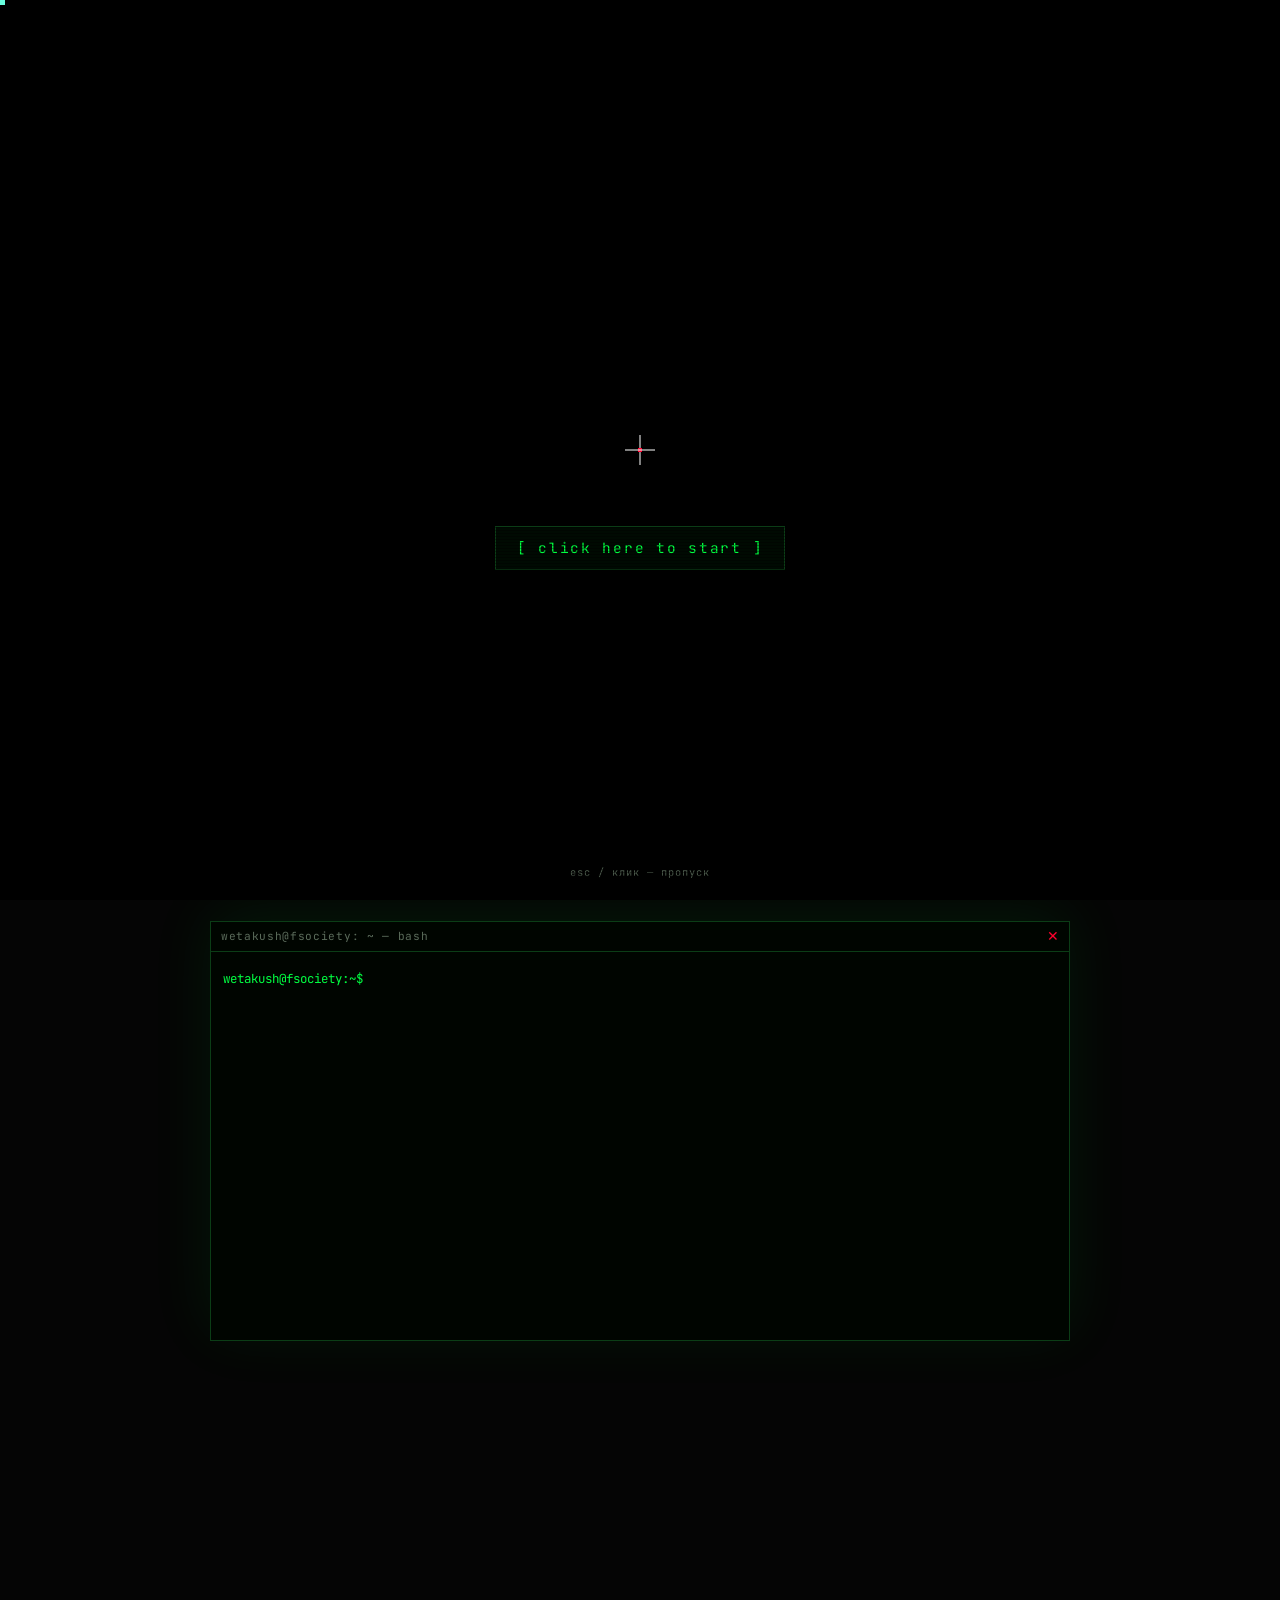
==== commit 575ad70b: "feat(trashbio): трешовая версия био в /trashbio + ссылка из футера - прелоадер застревает на 99% - с" ====
--- a/index.html
+++ b/index.html
@@ -238,6 +238,7 @@
    └─────────────────────┘</pre>
       <div class="footer-quote reveal">we are fsociety.<br>we are finally free.<br><b>we are finally awake.</b></div>
       <div class="footer-cmd">$ echo "designed &amp; built by <b>wetakush</b>" <span class="blink">▮</span></div>
+      <div class="footer-alt"><a href="/trashbio/">терпеть не могу красивые сайты →</a></div>
       <div class="footer-hello">hello, friend.</div>
     </footer>
 
--- a/style.css
+++ b/style.css
@@ -423,6 +423,9 @@
 .footer-cmd{margin-top:2.4em;font-size:.74rem;color:var(--grey)}
 .footer-cmd b{color:var(--green);font-weight:400}
 .footer-hello{margin-top:3em;font-size:.62rem;letter-spacing:.4em;color:#233023}
+.footer-alt{margin-top:1.2em;font-size:.66rem}
+.footer-alt a{color:#233023;text-decoration:none;letter-spacing:.06em;transition:color .2s}
+.footer-alt a:hover{color:var(--red)}
 
 #player{
   position:fixed;right:16px;bottom:16px;z-index:240;
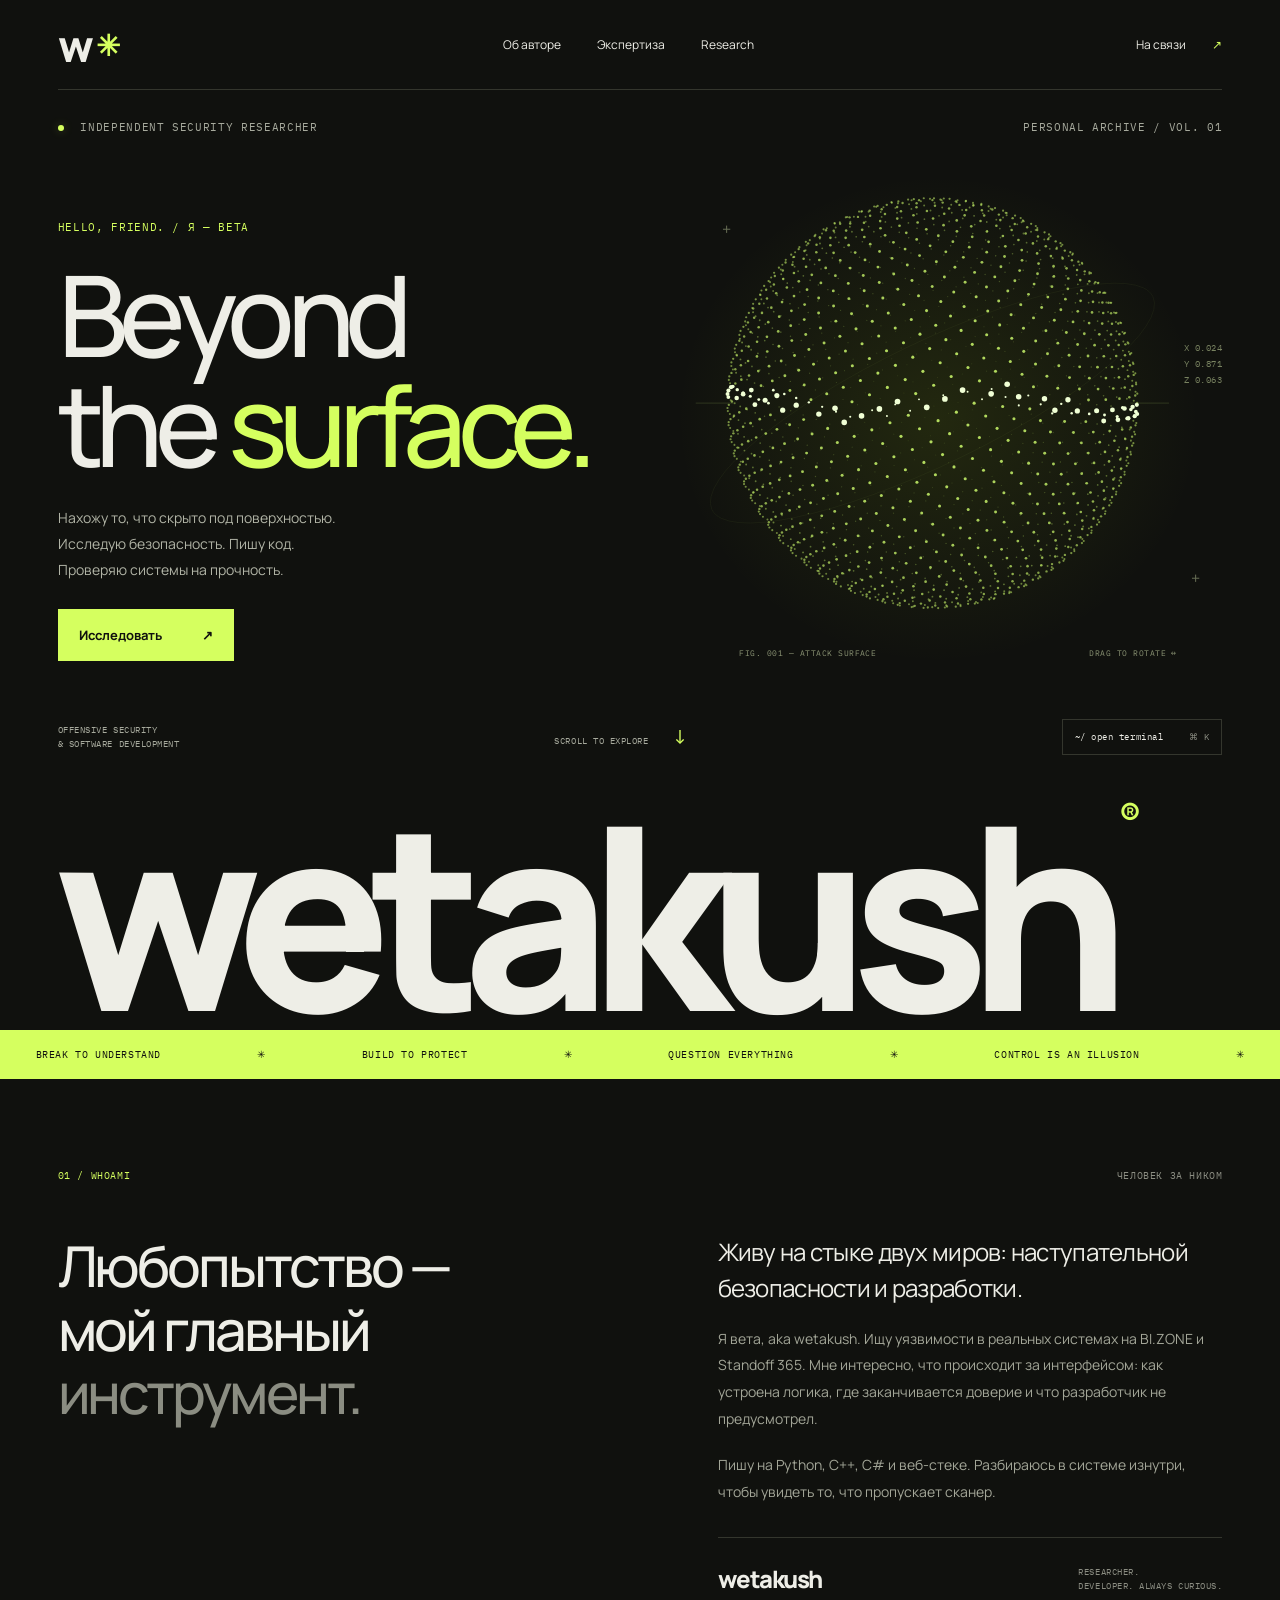
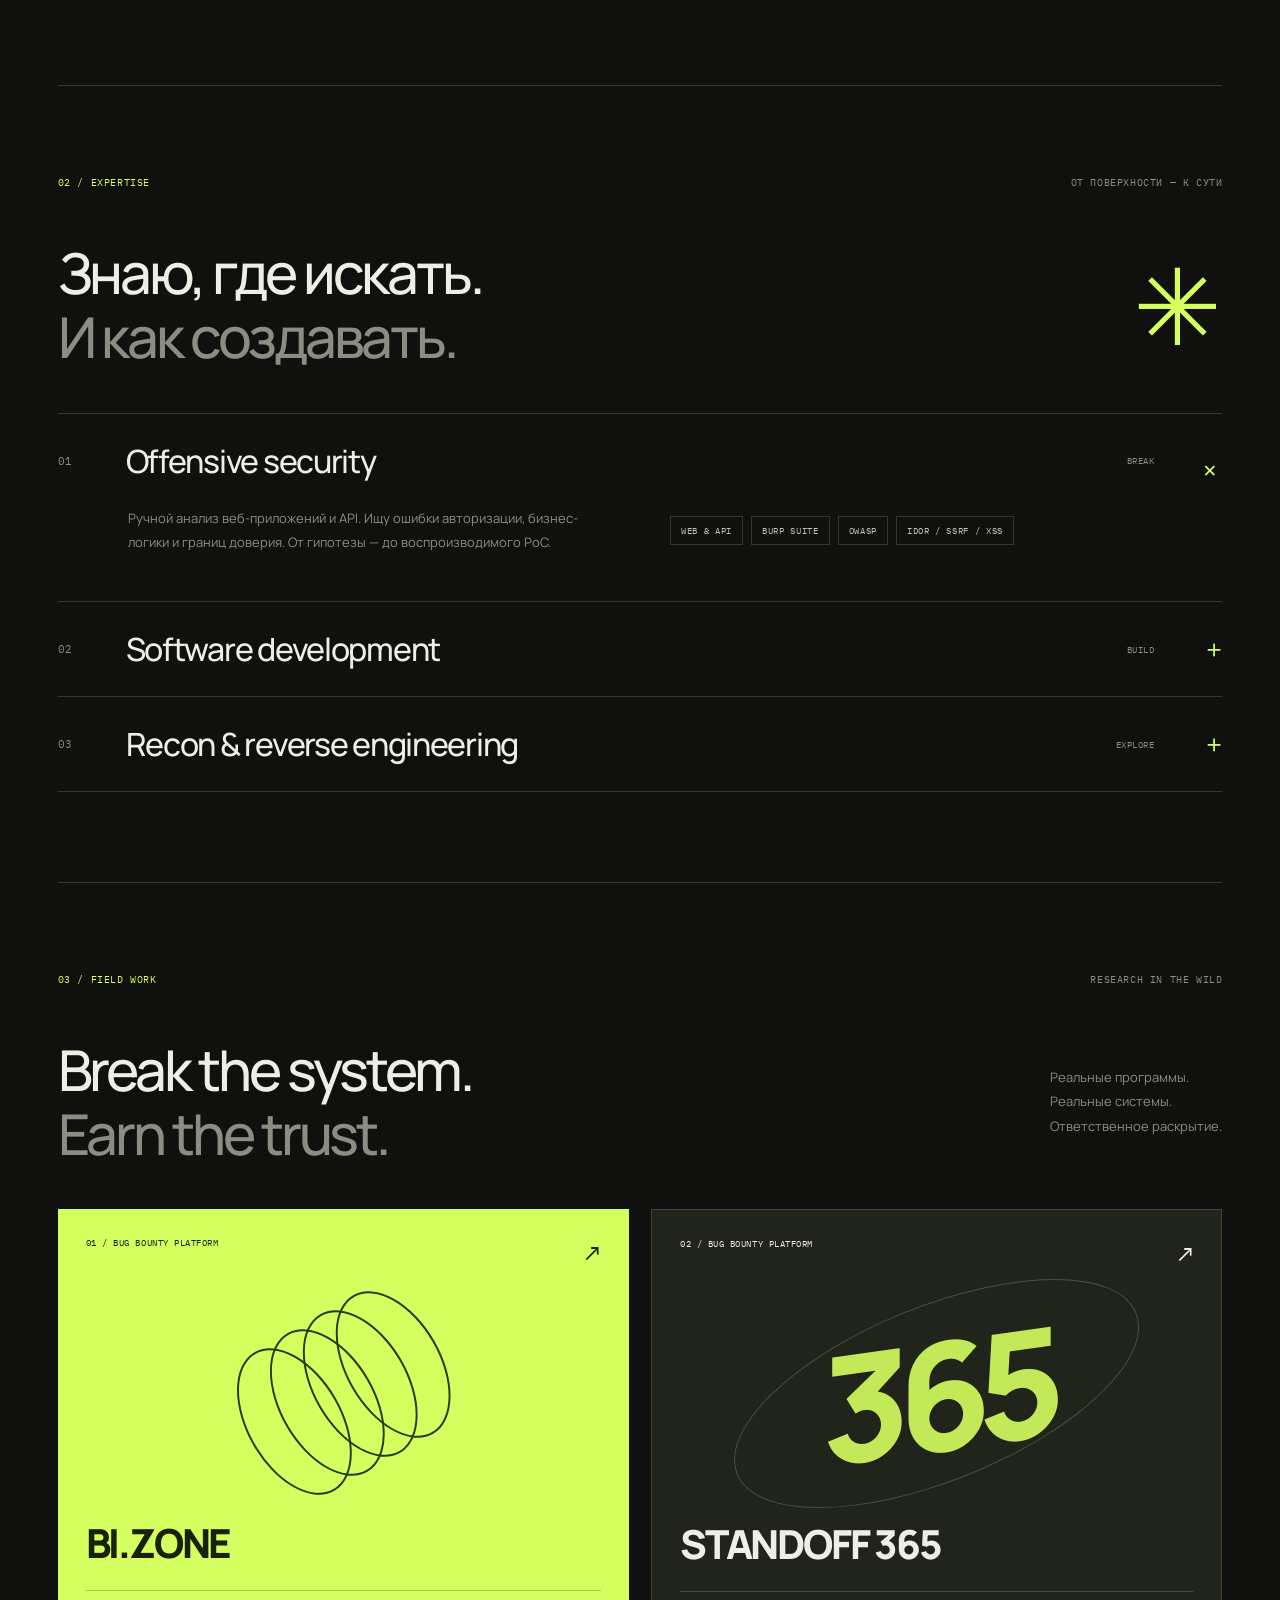
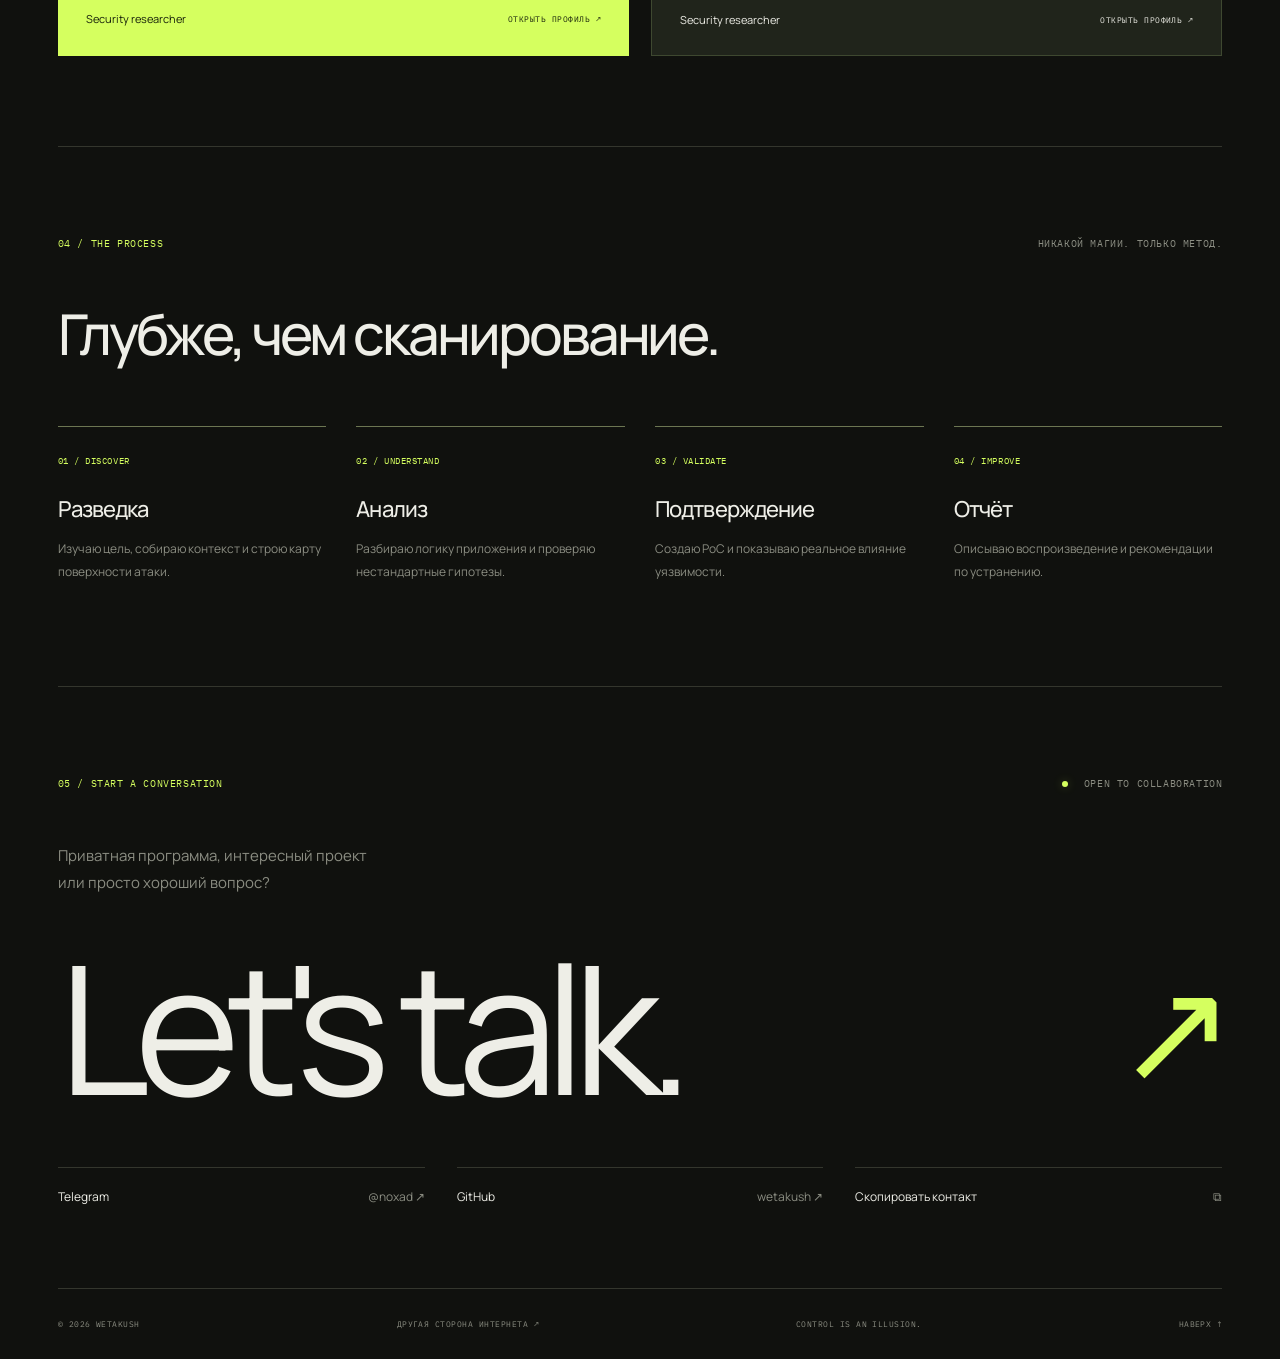
==== commit a79d54b0: "Redesign portfolio as interactive security research archive" ====
--- a/index.html
+++ b/index.html
@@ -1,267 +1,36 @@
 <!doctype html>
-<!--
-
-    ░█░█░█▀█░█▀▀░█▀▄▀█░█▀▀░░░█░█░█▀█░█▀▀░█▀▄▀█░█▀▀
-    ░█▀█░█░█░█▀▀░█░▀░█░█▀▀░░░█▀█░█░█░█▀▀░█░▀░█░█▀▀
-    ░▀░▀░▀▀▀░▀▀▀░▀░░░▀░▀▀▀░░░▀░▀░▀▀▀░▀▀▀░▀░░░▀░▀▀▀
-
-    hey. ты читаешь исходники. уважаю.
-    control is an illusion.
-    fsociety{st1ll_r34d1ng_s0urc3}
-
--->
 <html lang="ru">
 <head>
-<meta charset="utf-8">
-<meta name="viewport" content="width=device-width, initial-scale=1">
-<title>wetakush // fsociety</title>
-<meta name="description" content="вета aka wetakush — security researcher & software developer. bug bounty hunter. we are fsociety.">
-<meta name="theme-color" content="#050505">
-<meta property="og:title" content="wetakush // fsociety">
-<meta property="og:description" content="security researcher & software developer. breaking systems to make them stronger.">
-<meta property="og:type" content="website">
-<meta name="twitter:card" content="summary">
-<link rel="icon" href='data:image/svg+xml,<svg xmlns="http://www.w3.org/2000/svg" viewBox="0 0 64 64"><rect width="64" height="64" fill="black"/><text x="32" y="46" font-size="38" text-anchor="middle" fill="%2300ff41" font-family="monospace" font-weight="bold">f</text></svg>'>
-<link rel="preconnect" href="https://fonts.googleapis.com">
-<link rel="preconnect" href="https://fonts.gstatic.com" crossorigin>
-<link href="https://fonts.googleapis.com/css2?family=Anton&family=JetBrains+Mono:ital,wght@0,400;0,700;1,400&display=swap" rel="stylesheet">
-<link rel="stylesheet" href="style.css">
+<meta charset="utf-8"><meta name="viewport" content="width=device-width, initial-scale=1">
+<title>wetakush — security research & development</title>
+<meta name="description" content="вета aka wetakush. Исследую безопасность, нахожу уязвимости, создаю инструменты. Offensive security & software development.">
+<meta name="theme-color" content="#10110e"><meta property="og:title" content="wetakush — beyond the surface"><meta property="og:description" content="Security researcher & software developer. Нахожу то, что скрыто под поверхностью."><meta property="og:type" content="website">
+<link rel="icon" href="data:image/svg+xml,%3Csvg xmlns='http://www.w3.org/2000/svg' viewBox='0 0 64 64'%3E%3Crect width='64' height='64' rx='14' fill='%23d5ff5f'/%3E%3Ctext x='8' y='46' font-family='monospace' font-size='44' font-weight='bold'%3Ew%3C/text%3E%3C/svg%3E">
+<link rel="preconnect" href="https://fonts.googleapis.com"><link rel="preconnect" href="https://fonts.gstatic.com" crossorigin><link href="https://fonts.googleapis.com/css2?family=Manrope:wght@400;500;600;700;800&family=IBM+Plex+Mono:wght@400;500&display=swap" rel="stylesheet">
+<link rel="stylesheet" href="style.css"><script src="script.js" defer></script>
 </head>
 <body>
-
-<div id="boot" aria-hidden="true">
-  <pre id="bootText"></pre>
-  <div id="bootHint">[ click here to start ]</div>
-  <div id="bootSkip">esc / клик — пропуск</div>
-</div>
-
-<canvas id="noise"></canvas>
-<div id="scanlines"></div>
-<div id="vignette"></div>
-<canvas id="matrix"></canvas>
-<div id="flash"></div>
-<div id="glitchBlocks"></div>
-<div id="cursor"><span id="cursorDot"></span></div>
-
-<div class="stage" id="stage">
-
-  <header class="topbar">
-    <span class="rec"><i></i>REC <b id="recTimer">00:00:00</b></span>
-    <span class="topbar-mid">wetakush@fsociety:~$ <b class="blink">▮</b></span>
-    <button id="termToggle" title="терминал [`]">[ TERMINAL ~ ]</button>
-  </header>
-
-  <main>
-
-    <section class="hero" id="hero">
-      <div class="hero-video" id="heroVideoWrap" aria-hidden="true">
-        <video id="heroVideo" src="media/hero.mp4" autoplay muted loop playsinline preload="auto" disablepictureinpicture></video>
-        <div class="vid-dim"></div>
-        <div class="vid-flash" id="vidFlash"></div>
-      </div>
-      <canvas id="viz"></canvas>
-      <div class="hero-inner" id="heroInner">
-        <div class="hero-label reveal">// target locked - субъект идентифицирован</div>
-        <h1 class="hero-title glitch" id="heroTitle" data-text="WETAKUSH">WETAKUSH</h1>
-        <div class="hero-sub reveal">&gt;&gt; security researcher &amp; software developer</div>
-        <p class="hero-tag reveal">нахожу уязвимости, которые другие пропускают.<br>пишу код, который сложно сломать.</p>
-        <div class="hero-chips reveal">
-          <span class="chip">BUG&nbsp;BOUNTY</span>
-          <span class="chip chip-red">PENTEST</span>
-          <span class="chip">FULL-STACK</span>
-          <span class="chip chip-red">OSINT</span>
-        </div>
-        <div class="hero-quote reveal">«control is an illusion. <span class="scr">security isn't.»</span></div>
-      </div>
-      <div class="vhs-label" aria-hidden="true"><i>▶</i>&nbsp;PLAY&nbsp;&nbsp;SP&nbsp;&nbsp;<b id="vhsTimer">0:00:00</b></div>
-      <div class="hero-scroll" id="heroScroll">SCROLL&nbsp;TO&nbsp;DECRYPT&nbsp;<b>▼</b></div>
-    </section>
-
-    <!-- ===== БЕГУЩАЯ СТРОКА ===== -->
-    <div class="ticker" aria-hidden="true"><div class="ticker-in" id="tickerIn">
-      <span>FUCK SOCIETY ✦ TRUST NO ONE ✦ CONTROL IS AN ILLUSION ✦ WE ARE FSOCIETY ✦ BREAK IT TO FIX IT ✦ HELLO, FRIEND ✦ 0-DAY EVERY DAY ✦ WAKE UP, ELLIOT ✦&nbsp;</span>
-    </div></div>
-
-    <!-- ===== 00 ABOUT ===== -->
-    <section class="sec" id="about" data-word="WHOAMI">
-      <div class="wrap">
-        <div class="sec-head reveal"><span class="sec-num">00</span><h2>WHOAMI</h2><span class="sec-path">~/about</span></div>
-        <div class="about-grid">
-          <div class="about-text reveal">
-            <p>Привет, я <b>вета</b>. Живу на стыке двух миров: <span class="g">наступательной безопасности</span> и <span class="g">разработки</span>. Участвую в Bug Bounty на платформах <a href="https://bugbounty.bi.zone/profile/wetakush" target="_blank" rel="noopener">BI.ZONE</a> и <a href="https://standoff365.com/profile/wetakush/" target="_blank" rel="noopener">Standoff&nbsp;365</a> — ловлю баги в реальных продакшн-системах.</p>
-            <p>Пишу на Python, C++, C# и веб-стеке. Понимаю, как системы устроены изнутри — от низкоуровневого кода до веб-приложений. Поэтому нахожу уязвимости там, где другие даже не ищут.</p>
-            <p class="red">Мой подход — глубокое понимание технологий, а не поверхностное сканирование.</p>
-          </div>
-          <div class="about-json reveal">
-            <div class="win-head"><i></i><i></i><i></i><span>~/profile.json</span></div>
-            <pre id="jsonCode">{
-  "handle": "wetakush",
-  "name": "вета",
-  "role": [
-    "Security Researcher",
-    "Software Developer",
-    "Bug Bounty Hunter"
-  ],
-  "focus": "Offensive Security",
-  "platforms": [
-    "BI.ZONE Bug Bounty",
-    "Standoff 365 Bug Bounty"
-  ],
-  "alignment": "chaotic neutral"
-}</pre>
-          </div>
-        </div>
-        <div class="stats">
-          <div class="stat reveal"><b class="counter" data-val="6" data-suffix="+">0</b><span>языков<br>программирования</span></div>
-          <div class="stat reveal"><b class="counter" data-val="2">0</b><span>bug bounty<br>платформы</span></div>
-          <div class="stat stat-red reveal"><b><span class="counter" data-val="181" data-prefix="#">">#0</span></b><span>ранг<br>Standoff 365</span></div>
-          <div class="stat stat-red reveal"><b class="counter" data-val="16100">0</b><span>очков<br>на счету</span></div>
-        </div>
-      </div>
-    </section>
-
-    <!-- ===== 01 SKILLS ===== -->
-    <section class="sec" id="skills" data-word="ARSENAL">
-      <div class="wrap">
-        <div class="sec-head reveal"><span class="sec-num">01</span><h2>ARSENAL</h2><span class="sec-path">~/skills</span></div>
-        <div class="skills-grid">
-          <div class="skill reveal">
-            <div class="skill-top"><span class="skill-name">PYTHON</span><span class="skill-pct">0%</span></div>
-            <div class="bar"><i data-val="92"></i></div>
-            <p>автоматизация, скрипты для пентеста, разработка инструментов, бэкенд</p>
-          </div>
-          <div class="skill reveal">
-            <div class="skill-top"><span class="skill-name">PENTEST / WEB</span><span class="skill-pct">0%</span></div>
-            <div class="bar"><i data-val="90"></i></div>
-            <p>OWASP Top 10, Burp Suite, ручной анализ, hunting за багами</p>
-          </div>
-          <div class="skill reveal">
-            <div class="skill-top"><span class="skill-name">HTML / CSS / JS</span><span class="skill-pct">0%</span></div>
-            <div class="bar"><i data-val="88"></i></div>
-            <p>фронтенд, анализ веб-приложений, XSS/CSRF и клиентские уязвимости</p>
-          </div>
-          <div class="skill reveal">
-            <div class="skill-top"><span class="skill-name">OSINT &amp; RECON</span><span class="skill-pct">0%</span></div>
-            <div class="bar"><i data-val="84"></i></div>
-            <p>разведка, сбор информации, анализ поверхности атаки</p>
-          </div>
-          <div class="skill reveal">
-            <div class="skill-top"><span class="skill-name">C++ / C#</span><span class="skill-pct">0%</span></div>
-            <div class="bar"><i data-val="76"></i></div>
-            <p>низкоуровневая разработка, реверс-инжиниринг, системное программирование</p>
-          </div>
-          <div class="skill reveal">
-            <div class="skill-top"><span class="skill-name">DEVOPS &amp; TOOLS</span><span class="skill-pct">0%</span></div>
-            <div class="bar"><i data-val="72"></i></div>
-            <p>linux, git, docker, networking, bash scripting</p>
-          </div>
-        </div>
-      </div>
-    </section>
-
-    <!-- ===== 02 SECURITY ===== -->
-    <section class="sec" id="security" data-word="WARZONE">
-      <div class="wrap">
-        <div class="sec-head reveal"><span class="sec-num">02</span><h2>WARZONE</h2><span class="sec-path">~/security</span></div>
-        <div class="quote-big reveal">break the system.<br><span class="outline">earn the trust.</span> patch it back.</div>
-        <div class="cards">
-          <a class="card reveal" href="https://bugbounty.bi.zone/profile/wetakush" target="_blank" rel="noopener">
-            <div class="card-tag">BUG BOUNTY</div>
-            <h3>BI.ZONE</h3>
-            <p>Active Security Researcher</p>
-            <div class="card-foot">view profile →<span class="card-arrow">↗</span></div>
-          </a>
-          <a class="card card-red reveal" href="https://standoff365.com/profile/wetakush/" target="_blank" rel="noopener">
-            <div class="card-tag">BUG BOUNTY</div>
-            <h3>STANDOFF 365</h3>
-            <p>Active Security Researcher</p>
-            <div class="card-stats">
-              <div><b class="counter" data-val="181" data-prefix="#">#0</b><span>rank</span></div>
-              <div><b class="counter" data-val="16100">0</b><span>points</span></div>
-              <div><b>2025</b><span>since</span></div>
-            </div>
-            <div class="card-foot">view profile →<span class="card-arrow">↗</span></div>
-          </a>
-        </div>
-        <div class="chips-cloud reveal" id="chipsCloud">
-          <span class="tag">Web App Sec</span><span class="tag">API Security</span><span class="tag">Auth Bypass</span>
-          <span class="tag">IDOR</span><span class="tag">SQLi</span><span class="tag">XSS</span><span class="tag">SSRF</span>
-          <span class="tag">CSRF</span><span class="tag">Business Logic</span><span class="tag">Access Control</span>
-          <span class="tag">Info Disclosure</span><span class="tag">Race Conditions</span>
-        </div>
-      </div>
-    </section>
-
-    <!-- ===== 03 METHODOLOGY ===== -->
-    <section class="sec" id="method" data-word="KILLCHAIN">
-      <div class="wrap">
-        <div class="sec-head reveal"><span class="sec-num">03</span><h2>KILL&nbsp;CHAIN</h2><span class="sec-path">~/methodology.sh</span></div>
-        <div class="steps">
-          <div class="step reveal"><span class="step-num">01</span><h3>RECONNAISSANCE</h3><p>глубокий сбор информации о цели, маппинг поверхности атаки</p></div>
-          <div class="step reveal"><span class="step-num">02</span><h3>ANALYSIS</h3><p>ручной анализ логики приложения, поиск нестандартных векторов</p></div>
-          <div class="step reveal"><span class="step-num">03</span><h3>EXPLOITATION</h3><p>разработка PoC, подтверждение импакта уязвимости</p></div>
-          <div class="step reveal"><span class="step-num">04</span><h3>REPORTING</h3><p>детальный отчёт с шагами воспроизведения и рекомендациями</p></div>
-        </div>
-      </div>
-    </section>
-
-    <!-- ===== ВТОРАЯ СТРОКА ===== -->
-    <div class="ticker ticker-rev" aria-hidden="true"><div class="ticker-in">
-      <span>WE ARE FSOCIETY ✦ WE ARE FINALLY FREE ✦ WE ARE FINALLY AWAKE ✦ Я НАШЁЛ БАГ В ТВОЁМ МЫШЛЕНИИ ✦ TRUST NO ONE ✦&nbsp;</span>
-    </div></div>
-
-    <!-- ===== 04 CONTACT ===== -->
-    <section class="sec" id="contact" data-word="CONNECT">
-      <div class="wrap">
-        <div class="sec-head reveal"><span class="sec-num">04</span><h2>CONNECT</h2><span class="sec-path">~/contact</span></div>
-        <p class="contact-note reveal">открыт для сотрудничества, приватных программ и интересных проектов.</p>
-        <div class="contacts">
-          <a class="contact-link reveal" href="https://t.me/noxad" target="_blank" rel="noopener"><span class="cl-idx">01</span><span class="cl-name">TELEGRAM</span><span class="cl-hint">@noxad ↗</span></a>
-          <a class="contact-link reveal" href="https://github.com/wetakush" target="_blank" rel="noopener"><span class="cl-idx">02</span><span class="cl-name">GITHUB</span><span class="cl-hint">wetakush ↗</span></a>
-          <a class="contact-link reveal" href="https://bugbounty.bi.zone/profile/wetakush" target="_blank" rel="noopener"><span class="cl-idx">03</span><span class="cl-name">BUG BOUNTY</span><span class="cl-hint">BI.ZONE ↗</span></a>
-          <a class="contact-link reveal" href="https://standoff365.com/profile/wetakush/" target="_blank" rel="noopener"><span class="cl-idx">04</span><span class="cl-name">BUG BOUNTY</span><span class="cl-hint">STANDOFF 365 ↗</span></a>
-        </div>
-      </div>
-    </section>
-
-    <!-- ===== FOOTER ===== -->
-    <footer class="footer">
-      <pre class="mask reveal" aria-hidden="true">
-   ┌─────────────────────┐
-   │  ░░░░░░░░░░░░░░░░░  │
-   │  ░  ▄▄       ▄▄  ░  │
-   │  ░  ▀▀       ▀▀  ░  │
-   │  ░                 ░│
-   │  ░      ▄▄▄▄▄     ░ │
-   │  ░     ▐░░░░░░▌    ░│
-   │  ░                 ░│
-   └─────────────────────┘</pre>
-      <div class="footer-quote reveal">we are fsociety.<br>we are finally free.<br><b>we are finally awake.</b></div>
-      <div class="footer-cmd">$ echo "designed &amp; built by <b>wetakush</b>" <span class="blink">▮</span></div>
-      <div class="footer-alt"><a href="/trashbio/">терпеть не могу красивые сайты →</a></div>
-      <div class="footer-hello">hello, friend.</div>
-    </footer>
-
-  </main>
-</div>
-
-<!-- ===== ПЛЕЕР ===== -->
-<div id="player">
-  <button id="plPlay" title="play / pause">▶</button>
-  <button id="plTrack" title="сменить трек">PHONK://FSOCIETY</button>
-  <canvas id="eq" width="52" height="22"></canvas>
-  <input id="plVol" type="range" min="0" max="100" value="70" title="громкость">
-</div>
-
-<!-- ===== ТЕРМИНАЛ ===== -->
-<div id="terminal" aria-hidden="true">
-  <div class="term-head"><span>wetakush@fsociety: ~ — bash</span><button id="termClose">✕</button></div>
-  <div class="term-body">
-    <div id="termOut"></div>
-    <div class="term-line"><span class="term-prompt">wetakush@fsociety:~$</span><input id="termIn" autocomplete="off" spellcheck="false"></div>
-  </div>
-</div>
-
-<script src="script.js"></script>
-</body>
-</html>
+<a class="skip" href="#about">К содержанию</a>
+<header class="header"><a href="#" class="brand" aria-label="wetakush — главная">w<span class="brand-star">✳</span></a><nav aria-label="Основная навигация"><a href="#about">Об авторе</a><a href="#expertise">Экспертиза</a><a href="#research">Research</a></nav><a class="header-contact" href="#contact">На связи <span>↗</span></a></header>
+<main>
+<section class="hero" aria-labelledby="hero-title">
+<div class="hero-top mono"><span><i class="status-dot"></i> INDEPENDENT SECURITY RESEARCHER</span><span class="edition">PERSONAL ARCHIVE / VOL. 01</span></div>
+<div class="hero-main"><div class="hero-copy"><p class="eyebrow mono">HELLO, FRIEND. / Я — ВЕТА</p><h1 id="hero-title">Beyond<br>the <em>surface.</em></h1><p class="hero-description">Нахожу то, что скрыто под поверхностью.<br>Исследую безопасность. Пишу код.<br>Проверяю системы на прочность.</p><a class="button" href="#research">Исследовать <span>↗</span></a></div>
+<div class="orb-scene"><canvas id="orb" aria-label="Интерактивная сфера — визуализация поверхности атаки"></canvas><div class="orb-label mono"><span>FIG. 001 — ATTACK SURFACE</span><span>DRAG TO ROTATE ↔</span></div><div class="orb-coordinate mono" aria-hidden="true">X <span id="coord">0.024</span><br>Y 0.871<br>Z 0.063</div><span class="orb-plus plus-one" aria-hidden="true">+</span><span class="orb-plus plus-two" aria-hidden="true">+</span></div></div>
+<div class="hero-bottom"><span class="mono">OFFENSIVE SECURITY<br>& SOFTWARE DEVELOPMENT</span><a href="#about" class="scroll-link mono">SCROLL TO EXPLORE <span>↓</span></a><button class="terminal-launch mono" data-terminal>~/ open terminal <kbd>⌘ K</kbd></button></div>
+<div class="wordmark" aria-hidden="true">wetakush<span>®</span></div>
+</section>
+<div class="discipline mono"><span>BREAK TO UNDERSTAND</span><span>✳</span><span>BUILD TO PROTECT</span><span>✳</span><span>QUESTION EVERYTHING</span><span>✳</span><span>CONTROL IS AN ILLUSION</span><span>✳</span></div>
+<section class="section about" id="about"><div class="section-label mono"><span>01 / WHOAMI</span><span>ЧЕЛОВЕК ЗА НИКОМ</span></div><div class="about-grid"><h2>Любопытство —<br>мой главный<br><span class="muted">инструмент.</span></h2><div class="about-copy"><p class="large">Живу на стыке двух миров: наступательной безопасности и разработки.</p><p>Я вета, aka wetakush. Ищу уязвимости в реальных системах на BI.ZONE и Standoff 365. Мне интересно, что происходит за интерфейсом: как устроена логика, где заканчивается доверие и что разработчик не предусмотрел.</p><p>Пишу на Python, C++, C# и веб-стеке. Разбираюсь в системе изнутри, чтобы увидеть то, что пропускает сканер.</p><div class="signature"><span>wetakush</span><span class="mono">RESEARCHER.<br>DEVELOPER. ALWAYS CURIOUS.</span></div></div></div></section>
+<section class="section expertise" id="expertise"><div class="section-label mono"><span>02 / EXPERTISE</span><span>ОТ ПОВЕРХНОСТИ — К СУТИ</span></div><div class="section-title"><h2>Знаю, где искать.<br><span class="muted">И как создавать.</span></h2><span class="asterisk" aria-hidden="true">✳</span></div><div class="expertise-list">
+<details open><summary><span class="mono row-num">01</span><h3>Offensive security</h3><span class="row-tag mono">BREAK</span><span class="expand">+</span></summary><div class="detail-body"><p>Ручной анализ веб-приложений и API. Ищу ошибки авторизации, бизнес-логики и границ доверия. От гипотезы — до воспроизводимого PoC.</p><div class="tags mono"><span>WEB & API</span><span>BURP SUITE</span><span>OWASP</span><span>IDOR / SSRF / XSS</span></div></div></details>
+<details><summary><span class="mono row-num">02</span><h3>Software development</h3><span class="row-tag mono">BUILD</span><span class="expand">+</span></summary><div class="detail-body"><p>Создаю инструменты для исследования, автоматизирую рутину и разрабатываю приложения. От системного кода до интерфейса в браузере.</p><div class="tags mono"><span>PYTHON</span><span>C++ / C#</span><span>JAVASCRIPT</span><span>HTML / CSS</span></div></div></details>
+<details><summary><span class="mono row-num">03</span><h3>Recon & reverse engineering</h3><span class="row-tag mono">EXPLORE</span><span class="expand">+</span></summary><div class="detail-body"><p>Собираю контекст, исследую поверхность атаки и разбираю внутреннюю механику систем. Чем точнее карта, тем интереснее находки.</p><div class="tags mono"><span>OSINT</span><span>LINUX</span><span>NETWORKING</span><span>REVERSE ENGINEERING</span></div></div></details>
+</div></section>
+<section class="section research" id="research"><div class="section-label mono"><span>03 / FIELD WORK</span><span>RESEARCH IN THE WILD</span></div><div class="section-title"><h2>Break the system.<br><span class="muted">Earn the trust.</span></h2><p>Реальные программы.<br>Реальные системы.<br>Ответственное раскрытие.</p></div><div class="research-grid"><a class="research-card light-card" href="https://bugbounty.bi.zone/profile/wetakush" target="_blank" rel="noopener"><div class="card-top mono"><span>01 / BUG BOUNTY PLATFORM</span><span>↗</span></div><div class="zone-art" aria-hidden="true"><i></i><i></i><i></i><i></i></div><h3>BI.ZONE</h3><div class="card-bottom"><span>Security researcher</span><span class="mono">ОТКРЫТЬ ПРОФИЛЬ ↗</span></div></a><a class="research-card dark-card" href="https://standoff365.com/profile/wetakush/" target="_blank" rel="noopener"><div class="card-top mono"><span>02 / BUG BOUNTY PLATFORM</span><span>↗</span></div><div class="standoff-art" aria-hidden="true"><span>365</span><i></i></div><h3>STANDOFF 365</h3><div class="card-bottom"><span>Security researcher</span><span class="mono">ОТКРЫТЬ ПРОФИЛЬ ↗</span></div></a></div></section>
+<section class="section method" id="method"><div class="section-label mono"><span>04 / THE PROCESS</span><span>НИКАКОЙ МАГИИ. ТОЛЬКО МЕТОД.</span></div><h2>Глубже, чем сканирование.</h2><div class="steps"><article><span class="mono">01 / DISCOVER</span><h3>Разведка</h3><p>Изучаю цель, собираю контекст и строю карту поверхности атаки.</p></article><article><span class="mono">02 / UNDERSTAND</span><h3>Анализ</h3><p>Разбираю логику приложения и проверяю нестандартные гипотезы.</p></article><article><span class="mono">03 / VALIDATE</span><h3>Подтверждение</h3><p>Создаю PoC и показываю реальное влияние уязвимости.</p></article><article><span class="mono">04 / IMPROVE</span><h3>Отчёт</h3><p>Описываю воспроизведение и рекомендации по устранению.</p></article></div></section>
+<section class="contact section" id="contact"><div class="section-label mono"><span>05 / START A CONVERSATION</span><span><i class="status-dot"></i> OPEN TO COLLABORATION</span></div><p>Приватная программа, интересный проект<br>или просто хороший вопрос?</p><a class="contact-title" href="https://t.me/noxad" target="_blank" rel="noopener">Let's talk.<span>↗</span></a><div class="contact-bottom"><a href="https://t.me/noxad" target="_blank" rel="noopener">Telegram <span>@noxad ↗</span></a><a href="https://github.com/wetakush" target="_blank" rel="noopener">GitHub <span>wetakush ↗</span></a><button id="copy-contact">Скопировать контакт <span>⧉</span></button></div><p class="copy-status mono" id="copy-status" role="status"></p></section>
+</main><footer class="footer mono"><span>© <span id="year">2026</span> WETAKUSH</span><a href="/trashbio/">ДРУГАЯ СТОРОНА ИНТЕРНЕТА ↗</a><span>CONTROL IS AN ILLUSION.</span><a href="#">НАВЕРХ ↑</a></footer>
+<dialog id="terminal"><form method="dialog" class="term-head mono"><span><i class="status-dot"></i> wetakush@archive: ~</span><button aria-label="Закрыть терминал">✕</button></form><div id="term-output" class="mono" role="log" aria-live="polite"><p>Hello, friend. Это интерактивный терминал портфолио.<br>Введи <b>help</b>, чтобы посмотреть команды.</p></div><form id="term-form" class="term-input mono"><label for="term-input">visitor:~$</label><input id="term-input" autocomplete="off" autocapitalize="off" spellcheck="false" aria-label="Команда терминала"></form></dialog>
+<!-- fsociety{curiosity_is_the_real_exploit} -->
+</body></html>
--- a/style.css
+++ b/style.css
@@ -1,518 +1 @@
-:root{
-  --bg:      #050505;
-  --bg2:     #0a0c0a;
-  --green:   #00ff41;
-  --green-d: #0b3d16;
-  --red:     #ff002d;
-  --cyan:    #00e5ff;
-  --amber:   #ffb000;
-  --white:   #e8f0e8;
-  --grey:    #5a6b5a;
-  --mono:    'JetBrains Mono', ui-monospace, 'Cascadia Code', Consolas, Menlo, monospace;
-  --disp:    'Anton', Impact, 'Arial Narrow', Haettenschweiler, sans-serif;
-}
-
-*{margin:0;padding:0;box-sizing:border-box}
-html{scroll-behavior:smooth}
-html{overflow-x:hidden;overflow-x:clip}
-html, body{background:var(--bg)}
-
-body{
-  font-family:var(--mono);
-  color:var(--white);
-  overflow-x:hidden;
-  min-height:100vh;
-  line-height:1.55;
-}
-
-html.custom-cursor body{cursor:none}
-html.custom-cursor a, html.custom-cursor button,
-html.custom-cursor input, html.custom-cursor label{cursor:none}
-
-::selection{background:var(--green);color:#000}
-::-webkit-scrollbar{width:9px;height:9px}
-::-webkit-scrollbar-track{background:#000}
-::-webkit-scrollbar-thumb{background:var(--green-d);border:2px solid #000}
-::-webkit-scrollbar-thumb:hover{background:var(--green)}
-
-a{color:var(--green);text-decoration:none}
-a:focus-visible,button:focus-visible{outline:1px dashed var(--green);outline-offset:3px}
-b{color:var(--white)}
-.blink{animation:blink 1s steps(2,end) infinite}
-@keyframes blink{50%{opacity:0}}
-.g{color:var(--green)}
-.red{color:var(--red)}
-.scr{white-space:nowrap}
-
-#noise,#scanlines,#vignette,#matrix,#flash{position:fixed;inset:0;pointer-events:none}
-#noise{z-index:200;opacity:.055;mix-blend-mode:screen;image-rendering:pixelated;width:100vw;height:100vh}
-#scanlines{
-  z-index:450;
-  background:repeating-linear-gradient(0deg,rgba(0,0,0,.32) 0 1px,transparent 1px 3px);
-  animation:scan 9s linear infinite;
-}
-@keyframes scan{to{background-position:0 90px}}
-#scanlines::after{ /* бегущая яркая полоса развёртки */
-  content:'';position:absolute;left:0;right:0;height:110px;top:-120px;
-  background:linear-gradient(180deg,transparent,rgba(0,255,65,.045),transparent);
-  animation:sweep 7s linear infinite;
-}
-@keyframes sweep{to{top:110vh}}
-#vignette{
-  z-index:451;
-  background:radial-gradient(ellipse at center,transparent 55%,rgba(0,0,0,.55) 100%);
-}
-#matrix{z-index:150;opacity:0;transition:opacity .6s}
-#matrix.on{opacity:.78}
-#flash{
-  z-index:300;background:#fff;opacity:0;
-  display:flex;align-items:center;justify-content:center;
-  font-family:var(--disp);font-size:clamp(3rem,14vw,10rem);color:#000;letter-spacing:.04em;
-}
-
-#cursor{
-  position:fixed;z-index:500;width:30px;height:30px;pointer-events:none;
-  transform:translate(-50%,-50%);
-  transition:width .15s,height .15s;
-  mix-blend-mode:difference;
-  display:none;
-}
-html.custom-cursor #cursor{display:block}
-#cursor::before,#cursor::after{
-  content:'';position:absolute;background:#fff;
-}
-#cursor::before{left:50%;top:0;width:1px;height:100%;transform:translateX(-50%)}
-#cursor::after{top:50%;left:0;height:1px;width:100%;transform:translateY(-50%)}
-#cursor.hot{width:52px;height:52px}
-#cursor.hot::before,#cursor.hot::after{background:var(--red)}
-#cursorDot{
-  position:absolute;left:50%;top:50%;width:4px;height:4px;background:var(--red);
-  transform:translate(-50%,-50%);
-}
-@media (pointer:coarse){#cursor{display:none!important}}
-
-#boot{
-  position:fixed;inset:0;z-index:400;background:#000;
-  display:flex;flex-direction:column;align-items:center;justify-content:center;
-  padding:24px;transition:opacity .5s,visibility .5s;
-}
-#boot.off{opacity:0;visibility:hidden}
-#bootText{
-  font-family:var(--mono);font-size:clamp(.7rem,1.9vw,.95rem);
-  color:var(--green);text-shadow:0 0 8px rgba(0,255,65,.4);
-  width:min(640px,92vw);min-height:11em;white-space:pre-wrap;
-}
-#bootText .ok{color:var(--white)}
-#bootText .err{color:var(--red)}
-#bootText .dim{color:var(--grey)}
-#bootHint{
-  margin-top:2em;color:var(--green);border:1px solid var(--green-d);
-  padding:.7em 1.4em;font-size:clamp(.75rem,2vw,.9rem);letter-spacing:.12em;
-  animation:hintPulse 1.2s ease-in-out infinite;background:rgba(0,255,65,.04);
-}
-@keyframes hintPulse{50%{background:rgba(0,255,65,.14);box-shadow:0 0 24px rgba(0,255,65,.25)}}
-#boot.off #bootHint{display:none}
-#bootSkip{position:absolute;bottom:20px;font-size:.65rem;color:var(--grey);letter-spacing:.1em}
-#boot.armed #bootSkip{display:none}
-
-#stage{opacity:0}
-#stage.on{opacity:1;animation:stageIn 1s cubic-bezier(.16,1,.3,1)}
-@keyframes stageIn{from{filter:blur(14px);transform:scale(1.12)}}
-
-.topbar{
-  position:fixed;top:0;left:0;right:0;z-index:100;
-  display:flex;align-items:center;justify-content:space-between;gap:12px;
-  padding:10px 18px;font-size:.72rem;letter-spacing:.06em;
-  background:linear-gradient(180deg,rgba(0,0,0,.85),transparent);
-  color:var(--grey);
-}
-.rec{color:var(--red);display:flex;align-items:center;gap:.5em}
-.rec i{width:9px;height:9px;border-radius:50%;background:var(--red);animation:blink 1.4s steps(2,end) infinite}
-.rec b{color:var(--white);font-weight:400}
-.topbar-mid{color:var(--grey)}
-.topbar-mid b{color:var(--green)}
-#termToggle{
-  font-family:var(--mono);font-size:.72rem;background:none;color:var(--green);
-  border:1px solid var(--green-d);padding:.35em .8em;letter-spacing:.06em;
-  transition:.2s;
-}
-#termToggle:hover{background:var(--green);color:#000}
-
-.hero{
-  min-height:100vh;position:relative;
-  display:flex;flex-direction:column;align-items:center;justify-content:center;
-  text-align:center;padding:100px 20px 90px;overflow:hidden;
-}
-
-.hero-video{position:absolute;inset:0;overflow:hidden;z-index:0;background:#000;will-change:transform}
-.hero-video video{
-  width:100%;height:100%;object-fit:cover;display:block;
-  filter:brightness(.68) contrast(1.18) saturate(.82);
-  transform:scale(1.04);
-  animation:kenburns 34s ease-in-out infinite alternate;
-  will-change:transform,filter,clip-path;
-}
-@keyframes kenburns{
-  from{transform:scale(1.04) translateX(-1.4%)}
-  to{transform:scale(1.13) translateX(1.4%)}
-}
-.vid-dim{
-  position:absolute;inset:0;
-  background:linear-gradient(180deg,rgba(5,5,5,.88) 0%,rgba(5,5,5,.58) 38%,rgba(5,5,5,.72) 66%,#050505 97%);
-}
-.vid-dim::after{
-  content:'';position:absolute;inset:0;
-  background:radial-gradient(ellipse at 50% 40%,transparent 28%,rgba(5,5,5,.62) 100%);
-}
-.vid-flash{
-  position:absolute;inset:0;opacity:0;
-  background:linear-gradient(120deg,#00ff41,#00e5ff);
-  mix-blend-mode:overlay;
-}
-.hero-video.glitching video{animation:vidSlice .38s steps(1,end)}
-@keyframes vidSlice{
-  0%  {clip-path:inset(0 0 0 0);   transform:scale(1.04);filter:brightness(.68) contrast(1.18) saturate(.82)}
-  12% {clip-path:inset(8% 0 62% 0);transform:scale(1.07) translateX(-2.6%);filter:brightness(1.15) contrast(1.7) saturate(1.7) hue-rotate(45deg)}
-  24% {clip-path:inset(55% 0 12% 0);transform:scale(1.05) translateX(2.2%);filter:invert(.85) hue-rotate(120deg) contrast(1.4)}
-  36% {clip-path:inset(30% 0 30% 0);transform:scale(1.08) translateX(-1.6%);filter:brightness(.9) saturate(3) hue-rotate(-80deg)}
-  48% {clip-path:inset(72% 0 4% 0);transform:scale(1.05) translateX(1.2%);filter:brightness(1.25) contrast(2.1)}
-  62% {clip-path:inset(14% 0 56% 0);transform:scale(1.06) translateX(-1%);filter:brightness(1) saturate(2)}
-  100%{clip-path:inset(0 0 0 0);   transform:scale(1.04);filter:brightness(.68) contrast(1.18) saturate(.82)}
-}
-.hero-video.glitching .vid-flash{animation:vidFlashK .38s steps(2,end)}
-@keyframes vidFlashK{0%,100%{opacity:0}25%{opacity:.22}60%{opacity:.1}}
-.hero-inner{position:relative;z-index:2;will-change:transform,opacity;display:flex;flex-direction:column;align-items:center}
-.vhs-label{
-  position:absolute;left:22px;bottom:20px;z-index:3;
-  font-size:.66rem;letter-spacing:.22em;color:rgba(0,255,65,.72);
-  text-shadow:0 0 8px rgba(0,255,65,.35);
-}
-.vhs-label i{font-style:normal;animation:blink 1.3s steps(2,end) infinite}
-.vhs-label b{color:var(--white);font-weight:400}
-.hero-label{font-size:.78rem;color:var(--grey);letter-spacing:.18em;margin-bottom:1.2em}
-.hero-title{
-  font-family:var(--disp);
-  font-size:clamp(4rem,16vw,13.5rem);
-  line-height:.9;letter-spacing:.02em;color:var(--white);
-  position:relative;user-select:none;
-  text-shadow:0 0 30px rgba(0,255,65,.18),0 0 90px rgba(0,255,65,.08);
-  animation:titleIn 1.1s cubic-bezier(.16,1,.3,1) .15s backwards;
-}
-@keyframes titleIn{0%{transform:scale(2.6);opacity:0;filter:blur(18px)}60%{filter:blur(0)}}
-.hero-sub{margin-top:1.4em;color:var(--green);font-size:clamp(.8rem,2.4vw,1.15rem);letter-spacing:.14em}
-.hero-tag{margin-top:1.6em;color:var(--grey);font-size:clamp(.78rem,2vw,1rem)}
-.hero-chips{display:flex;gap:.7em;margin-top:2em;flex-wrap:wrap;justify-content:center}
-.chip{
-  border:1px solid var(--green-d);color:var(--green);padding:.42em 1em;
-  font-size:.72rem;letter-spacing:.14em;background:rgba(0,255,65,.05);
-}
-.chip-red{border-color:#4d0014;color:var(--red);background:rgba(255,0,45,.05)}
-.hero-quote{margin-top:2.6em;font-size:.8rem;color:var(--grey);font-style:italic}
-.hero-quote .scr{color:var(--green)}
-.hero-scroll{
-  position:absolute;bottom:26px;left:50%;transform:translateX(-50%);
-  font-size:.66rem;letter-spacing:.3em;color:var(--grey);z-index:3;
-  animation:scrollHint 1.8s ease-in-out infinite;
-}
-.hero-scroll b{color:var(--green)}
-@keyframes scrollHint{50%{transform:translateX(-50%) translateY(7px);opacity:.5}}
-#viz{position:absolute;bottom:0;left:0;width:100%;height:130px;opacity:.55;pointer-events:none;z-index:1}
-
-#glitchBlocks{position:fixed;inset:0;z-index:210;pointer-events:none;overflow:hidden}
-.gblock{position:absolute;display:block;animation:gblockFade .2s steps(3,end) forwards}
-@keyframes gblockFade{0%{opacity:.95}100%{opacity:0}}
-
-.trail{position:fixed;z-index:499;width:5px;height:5px;pointer-events:none;mix-blend-mode:screen;left:0;top:0;will-change:transform,opacity}
-
-.glitch{position:relative;display:inline-block}
-.glitch::before,.glitch::after{
-  content:attr(data-text);position:absolute;inset:0;
-  font-family:inherit;font-size:inherit;letter-spacing:inherit;
-  opacity:.85;pointer-events:none;
-}
-.glitch::before{
-  color:var(--cyan);z-index:-1;
-  animation:glA 3.2s infinite steps(1,end);
-}
-.glitch::after{
-  color:var(--red);z-index:-2;
-  animation:glB 2.7s infinite steps(1,end);
-}
-@keyframes glA{
-  0%,88%{transform:none;clip-path:inset(0 0 100% 0)}
-  89%{transform:translate(-6px,-3px);clip-path:inset(12% 0 58% 0)}
-  91%{transform:translate(5px,2px);clip-path:inset(62% 0 8% 0)}
-  93%{transform:translate(-3px,1px);clip-path:inset(38% 0 44% 0)}
-  95%,100%{transform:none;clip-path:inset(0 0 100% 0)}
-}
-@keyframes glB{
-  0%,84%{transform:none;clip-path:inset(100% 0 0 0)}
-  85%{transform:translate(6px,3px);clip-path:inset(55% 0 20% 0)}
-  87%{transform:translate(-5px,-2px);clip-path:inset(8% 0 78% 0)}
-  90%{transform:translate(3px,-1px);clip-path:inset(70% 0 4% 0)}
-  92%,100%{transform:none;clip-path:inset(100% 0 0 0)}
-}
-body.burst .glitch::before{animation-duration:.22s}
-body.burst .glitch::after{animation-duration:.17s}
-
-.ticker{
-  overflow:hidden;background:var(--red);color:#000;
-  border-top:2px solid #000;border-bottom:2px solid #000;
-  font-family:var(--disp);font-size:clamp(1.1rem,3.4vw,2rem);
-  letter-spacing:.06em;padding:.35em 0;white-space:nowrap;
-  transform:rotate(-1.2deg) scale(1.02);
-  user-select:none;
-}
-.ticker-rev{
-  background:var(--green);transform:rotate(1.2deg) scale(1.02);
-}
-.ticker-in{display:inline-block;animation:tick 26s linear infinite}
-.ticker-rev .ticker-in{animation:tickRev 26s linear infinite}
-@keyframes tick{to{transform:translateX(-50%)}}
-@keyframes tickRev{from{transform:translateX(-50%)}to{transform:translateX(0)}}
-
-.sec{position:relative;padding:clamp(80px,12vw,150px) 0;overflow:hidden;border-top:1px solid #101710}
-.sec::before{
-  content:attr(data-word);
-  position:absolute;top:6%;left:-2%;
-  font-family:var(--disp);font-size:clamp(7rem,24vw,20rem);line-height:1;
-  color:transparent;-webkit-text-stroke:1px rgba(0,255,65,.09);
-  white-space:nowrap;pointer-events:none;user-select:none;z-index:0;
-  transform:translateY(var(--py,0));
-}
-.sec:nth-of-type(even)::before{left:auto;right:-2%}
-.wrap{position:relative;z-index:1;width:min(1120px,92vw);margin:0 auto}
-
-.sec-head{display:flex;align-items:baseline;gap:1em;margin-bottom:clamp(2.5em,6vw,4.5em);flex-wrap:wrap}
-.sec-num{
-  font-family:var(--disp);font-size:clamp(2.6rem,7vw,4.6rem);color:transparent;
-  -webkit-text-stroke:1px var(--red);line-height:1;
-}
-.sec-head h2{
-  font-family:var(--disp);font-size:clamp(2.4rem,7vw,4.4rem);
-  letter-spacing:.03em;line-height:1;color:var(--white);
-}
-.sec-path{margin-left:auto;color:var(--grey);font-size:.78rem;letter-spacing:.1em}
-.sec-path::before{content:'[';color:var(--green)}
-.sec-path::after{content:']';color:var(--green)}
-
-.reveal{opacity:0;transform:translateY(32px);transition:opacity .8s,transform .8s cubic-bezier(.16,1,.3,1)}
-.reveal.visible{opacity:1;transform:none}
-.reveal:nth-child(2){transition-delay:.08s}
-
-.about-grid{display:grid;grid-template-columns:1.15fr .85fr;gap:clamp(2em,5vw,4.5em);align-items:start}
-.about-text p{margin-bottom:1.3em;color:#b9c6b9;font-size:clamp(.85rem,1.7vw,1rem)}
-.about-text b{color:var(--white)}
-.about-text .red{font-weight:400}
-.about-json{border:1px solid var(--green-d);background:#030803}
-.win-head{
-  display:flex;align-items:center;gap:.5em;padding:.55em .9em;
-  border-bottom:1px solid var(--green-d);color:var(--grey);font-size:.72rem;
-}
-.win-head i{width:10px;height:10px;border-radius:50%;background:#1d2a1d}
-.win-head i:first-child{background:var(--red)}
-.win-head i:nth-child(2){background:var(--amber)}
-.win-head i:nth-child(3){background:var(--green)}
-.win-head span{margin-left:auto}
-#jsonCode{
-  padding:1.2em;font-size:clamp(.62rem,1.35vw,.8rem);color:#79c98d;
-  overflow-x:auto;line-height:1.7;
-}
-.stats{
-  display:grid;grid-template-columns:repeat(4,1fr);gap:1px;background:var(--green-d);
-  border:1px solid var(--green-d);margin-top:clamp(3em,7vw,5em);
-}
-.stat{background:var(--bg);padding:1.6em 1em;text-align:center}
-.stat b{display:block;font-family:var(--disp);font-size:clamp(1.9rem,5vw,3.4rem);color:var(--green);line-height:1}
-.stat span{font-size:.68rem;color:var(--grey);letter-spacing:.08em}
-.stat-red b{color:var(--red)}
-
-#skills{
-  background-image:
-    linear-gradient(rgba(0,255,65,.05) 1px,transparent 1px),
-    linear-gradient(90deg,rgba(0,255,65,.05) 1px,transparent 1px);
-  background-size:44px 44px;
-}
-.skills-grid{display:grid;grid-template-columns:1fr 1fr;gap:clamp(1.6em,4vw,3em)}
-.skill-top{display:flex;justify-content:space-between;font-size:.8rem;letter-spacing:.1em;margin-bottom:.55em}
-.skill-pct{color:var(--green)}
-.bar{height:14px;border:1px solid var(--green-d);background:#020702;position:relative;overflow:hidden}
-.bar i{
-  display:block;height:100%;width:0;
-  background:repeating-linear-gradient(90deg,var(--green) 0 8px,#00b82e 8px 16px);
-  box-shadow:0 0 14px rgba(0,255,65,.45);
-  transition:width 1.4s cubic-bezier(.16,1,.3,1);
-  background-size:16px 100%;
-  animation:barMove .5s linear infinite;
-}
-@keyframes barMove{to{background-position:16px 0}}
-.skill p{margin-top:.8em;font-size:.75rem;color:var(--grey)}
-
-.quote-big{
-  font-family:var(--disp);font-size:clamp(1.8rem,6vw,4.2rem);line-height:1.05;
-  text-transform:uppercase;margin-bottom:clamp(2em,5vw,3.5em);
-}
-.quote-big .outline{color:transparent;-webkit-text-stroke:1.5px var(--red)}
-.cards{display:grid;grid-template-columns:1fr 1fr;gap:1.4em}
-.card{
-  border:1px solid var(--green-d);padding:1.8em;background:rgba(2,8,2,.72);
-  display:flex;flex-direction:column;gap:.6em;position:relative;
-  transition:transform .25s,border-color .25s,box-shadow .25s;color:var(--white);
-}
-.card:hover{transform:translate(-4px,-4px);border-color:var(--green);box-shadow:8px 8px 0 rgba(0,255,65,.14)}
-.card-red:hover{border-color:var(--red);box-shadow:8px 8px 0 rgba(255,0,45,.16)}
-.card-tag{font-size:.62rem;letter-spacing:.24em;color:var(--green)}
-.card-red .card-tag{color:var(--red)}
-.card h3{font-family:var(--disp);font-size:clamp(1.7rem,4vw,2.6rem);letter-spacing:.02em}
-.card p{color:var(--grey);font-size:.8rem}
-.card-stats{display:flex;gap:2em;margin:.4em 0}
-.card-stats b{display:block;font-family:var(--disp);font-size:1.5rem;color:var(--red)}
-.card-stats span{font-size:.62rem;color:var(--grey);letter-spacing:.12em;text-transform:uppercase}
-.card-foot{
-  margin-top:auto;padding-top:1em;border-top:1px dashed var(--green-d);
-  font-size:.72rem;color:var(--green);display:flex;justify-content:space-between;
-}
-.card-arrow{transition:transform .2s}
-.card:hover .card-arrow{transform:translate(3px,-3px)}
-.chips-cloud{margin-top:2.6em;display:flex;flex-wrap:wrap;gap:.55em}
-.tag{
-  border:1px solid #1c2a1c;color:#8faf8f;font-size:.68rem;padding:.35em .8em;
-  letter-spacing:.06em;transition:.2s;
-}
-.tag:hover,.tag.lit{border-color:var(--red);color:var(--red);background:rgba(255,0,45,.06)}
-
-.steps{display:grid;grid-template-columns:repeat(4,1fr);gap:1.2em}
-.step{
-  border:1px solid #16211a;padding:1.7em 1.4em;background:rgba(3,8,4,.7);
-  transition:transform .25s,border-color .25s;
-}
-.step:hover{transform:translateY(-6px);border-color:var(--green)}
-.step-num{
-  font-family:var(--disp);font-size:2.8rem;color:transparent;
-  -webkit-text-stroke:1px var(--green);display:block;line-height:1;margin-bottom:.5em;
-}
-.step h3{font-size:.95rem;letter-spacing:.1em;margin-bottom:.6em;color:var(--white)}
-.step p{font-size:.74rem;color:var(--grey)}
-.step:nth-child(even) .step-num{-webkit-text-stroke-color:var(--red)}
-
-.contact-note{color:var(--grey);font-size:.85rem;margin-bottom:2.4em}
-.contacts{display:grid;grid-template-columns:1fr 1fr;gap:1.2em}
-.contact-link{
-  display:flex;align-items:center;gap:1.4em;border:1px solid var(--green-d);
-  padding:1.5em 1.7em;color:var(--white);transition:.25s;background:rgba(2,8,2,.6);
-}
-.contact-link:hover{border-color:var(--green);background:rgba(0,255,65,.06);transform:translateX(8px)}
-.cl-idx{font-family:var(--disp);color:transparent;-webkit-text-stroke:1px var(--red);font-size:1.6rem}
-.cl-name{font-family:var(--disp);font-size:clamp(1.3rem,3vw,1.9rem);letter-spacing:.03em;transition:transform .2s}
-.contact-link:hover .cl-name{animation:rgbShift .3s steps(2,end) infinite}
-@keyframes rgbShift{
-  0%  {text-shadow:-2px 0 var(--red),2px 0 var(--cyan);transform:translateX(1px)}
-  50% {text-shadow:2px 0 var(--red),-2px 0 var(--cyan);transform:translateX(-1px)}
-}
-.cl-hint{margin-left:auto;color:var(--green);font-size:.78rem}
-
-.footer{
-  text-align:center;padding:clamp(70px,10vw,120px) 20px 110px;
-  border-top:1px solid #101710;position:relative;
-}
-.mask{font-size:clamp(.4rem,1.6vw,.8rem);color:var(--green);opacity:.75;line-height:1.2;text-shadow:0 0 12px rgba(0,255,65,.4)}
-.footer-quote{
-  font-size:clamp(.85rem,2.2vw,1.1rem);color:var(--grey);margin-top:2em;letter-spacing:.12em;line-height:2;
-}
-.footer-quote b{color:var(--green);font-weight:400}
-.footer-cmd{margin-top:2.4em;font-size:.74rem;color:var(--grey)}
-.footer-cmd b{color:var(--green);font-weight:400}
-.footer-hello{margin-top:3em;font-size:.62rem;letter-spacing:.4em;color:#233023}
-.footer-alt{margin-top:1.2em;font-size:.66rem}
-.footer-alt a{color:#233023;text-decoration:none;letter-spacing:.06em;transition:color .2s}
-.footer-alt a:hover{color:var(--red)}
-
-#player{
-  position:fixed;right:16px;bottom:16px;z-index:240;
-  display:flex;align-items:center;gap:10px;
-  background:rgba(0,0,0,.82);border:1px solid var(--green-d);
-  padding:8px 12px;backdrop-filter:blur(6px);
-}
-#plPlay,#plTrack{
-  font-family:var(--mono);background:none;border:1px solid var(--green-d);
-  color:var(--green);padding:.3em .7em;font-size:.68rem;letter-spacing:.05em;
-}
-#plPlay{width:34px}
-#plPlay:hover,#plTrack:hover{background:var(--green);color:#000}
-#plTrack{max-width:190px;overflow:hidden;text-overflow:ellipsis;white-space:nowrap}
-#eq{image-rendering:pixelated}
-#plVol{
-  -webkit-appearance:none;appearance:none;width:74px;height:3px;background:var(--green-d);outline:none;
-}
-#plVol::-webkit-slider-thumb{
-  -webkit-appearance:none;appearance:none;width:10px;height:14px;background:var(--green);cursor:none;
-}
-#plVol::-moz-range-thumb{width:10px;height:14px;background:var(--green);border:none;border-radius:0}
-
-#terminal{
-  position:fixed;left:50%;bottom:0;transform:translate(-50%,105%);
-  width:min(860px,96vw);height:min(420px,62vh);z-index:260;
-  background:rgba(1,6,1,.96);border:1px solid var(--green-d);
-  display:flex;flex-direction:column;
-  transition:transform .35s cubic-bezier(.16,1,.3,1);
-  box-shadow:0 -10px 60px rgba(0,255,65,.08);
-}
-#terminal.open{transform:translate(-50%,0)}
-.term-head{
-  display:flex;justify-content:space-between;align-items:center;
-  padding:.5em .9em;border-bottom:1px solid var(--green-d);
-  color:var(--grey);font-size:.7rem;letter-spacing:.06em;
-}
-#termClose{background:none;border:none;color:var(--red);font-size:.9rem}
-.term-body{flex:1;overflow-y:auto;padding:1em;font-size:.78rem}
-#termOut pre{white-space:pre-wrap;word-break:break-word;font-family:inherit;line-height:1.6}
-#termOut .t-green{color:var(--green)}
-#termOut .t-red{color:var(--red)}
-#termOut .t-grey{color:var(--grey)}
-#termOut .t-white{color:var(--white)}
-.term-line{display:flex;gap:.6em;margin-top:.4em}
-.term-prompt{color:var(--green);white-space:nowrap}
-#termIn{
-  flex:1;background:none;border:none;outline:none;color:var(--white);
-  font-family:var(--mono);font-size:.78rem;caret-color:var(--green);
-}
-
-@keyframes shakeK{
-  0%,100%{transform:translate(0,0)}
-  20%{transform:translate(-5px,3px)}
-  40%{transform:translate(5px,-3px)}
-  60%{transform:translate(-3px,-4px)}
-  80%{transform:translate(4px,4px)}
-}
-body.shake #stage{animation:shakeK .16s linear}
-@keyframes corruptK{
-  0%,100%{filter:none;transform:none}
-  25%{filter:hue-rotate(90deg) contrast(2.2);transform:skewX(3deg) translateX(-12px)}
-  50%{filter:invert(1);transform:skewX(-4deg) translateX(14px)}
-  75%{filter:hue-rotate(-60deg) saturate(3);transform:skewX(2deg)}
-}
-body.corrupt #stage{animation:corruptK .18s linear infinite}
-body.corrupt{background:var(--red)}
-
-@media (max-width:900px){
-  .about-grid{grid-template-columns:1fr}
-  .skills-grid{grid-template-columns:1fr}
-  .cards{grid-template-columns:1fr}
-  .steps{grid-template-columns:1fr 1fr}
-  .stats{grid-template-columns:1fr 1fr}
-  .contacts{grid-template-columns:1fr}
-  .topbar-mid{display:none}
-  #plTrack{max-width:120px}
-}
-@media (max-width:560px){
-  .steps{grid-template-columns:1fr}
-  .sec-path{display:none}
-  #player{right:8px;bottom:8px;padding:6px 8px;gap:7px}
-  #eq{display:none}
-}
-
-@media (prefers-reduced-motion:reduce){
-  *,*::before,*::after{animation-duration:.01ms!important;animation-iteration-count:1!important;transition-duration:.15s!important}
-  html{scroll-behavior:auto}
-  .reveal{opacity:1;transform:none}
-}
+:root{--bg:#10110e;--ink:#eeeee7;--muted:#8b8d82;--line:#34362d;--lime:#d5ff5f;--mono:'IBM Plex Mono',monospace}*{box-sizing:border-box}html{scroll-behavior:smooth;scroll-padding-top:90px}body{margin:0;background:var(--bg);color:var(--ink);font-family:Manrope,Arial,sans-serif;-webkit-font-smoothing:antialiased}::selection{background:var(--lime);color:var(--bg)}a{color:inherit;text-decoration:none}button,input{font:inherit}button,a,summary{-webkit-tap-highlight-color:transparent}button{cursor:pointer}button:focus-visible,a:focus-visible,summary:focus-visible,input:focus-visible{outline:2px solid var(--lime);outline-offset:6px}.mono{font-family:var(--mono);font-size:11px;letter-spacing:.06em}.header{height:90px;margin:0 4.5%;border-bottom:1px solid var(--line);display:flex;align-items:center;justify-content:space-between}.brand{font-size:44px;font-weight:800;letter-spacing:-6px;display:flex;align-items:center}.brand-star{font-size:29px;color:var(--lime);margin-left:8px;letter-spacing:0}.header nav{display:flex;gap:36px;font-size:12px}.header nav a:hover,.header-contact:hover{color:var(--lime)}.header-contact{font-size:12px}.header-contact span{margin-left:24px;color:var(--lime)}.hero{padding:30px 4.5% 0;overflow:hidden}.hero-top,.hero-bottom{display:flex;justify-content:space-between;align-items:center;color:#a7aa9d}.status-dot{display:inline-block;width:6px;height:6px;border-radius:50%;background:var(--lime);margin-right:9px;box-shadow:0 0 10px #d5ff5f44}.hero-main{display:grid;grid-template-columns:1.05fr 1fr;align-items:center;min-height:570px}.hero-copy{position:relative;z-index:1;padding-top:32px}.eyebrow{color:var(--lime);margin-bottom:26px}h1{font-size:clamp(70px,8.8vw,142px);font-weight:500;line-height:.97;letter-spacing:-.075em;margin:0}h1 em{font-style:normal;color:var(--lime)}.hero-description{font-size:14px;line-height:1.85;color:#b1b4a6;margin:26px 0}.button{display:inline-flex;align-items:center;gap:40px;padding:17px 21px;background:var(--lime);color:var(--bg);font-size:13px;font-weight:700;transition:background .2s,transform .2s}.button:hover{background:#e6ffac;transform:translateY(-3px)}.orb-scene{height:530px;position:relative;min-width:0;background:radial-gradient(ellipse at center,#a6cb1820,transparent 65%);touch-action:pan-y}#orb{width:100%;height:100%;display:block;cursor:grab}#orb:active{cursor:grabbing}.orb-label{position:absolute;left:15%;right:8%;bottom:5%;display:flex;justify-content:space-between;font-size:8px;color:#8d9676;pointer-events:none}.orb-coordinate{position:absolute;right:0;top:35%;font-size:9px;color:#788260;line-height:1.8;pointer-events:none}.orb-plus{position:absolute;color:#666d54;font-weight:400}.plus-one{top:12%;left:12%}.plus-two{bottom:18%;right:4%}.hero-bottom{padding:15px 0 30px}.hero-bottom .mono{font-size:9px;line-height:1.6}.scroll-link span{display:inline-block;margin-left:20px;font-size:20px;color:var(--lime)}.terminal-launch{border:1px solid var(--line);color:var(--ink);background:transparent;padding:10px 12px}.terminal-launch:hover{border-color:var(--lime)}kbd{font:inherit;color:var(--muted);margin-left:20px}.wordmark{font-size:clamp(90px,20vw,330px);line-height:1;letter-spacing:-.085em;font-weight:800;white-space:nowrap;margin-left:-.013em;margin-bottom:-.045em}.wordmark span{font-size:.13em;vertical-align:top;display:inline-block;margin-top:.45em;margin-left:.3em;letter-spacing:0;color:var(--lime)}.discipline{background:var(--lime);color:var(--bg);display:flex;justify-content:space-around;gap:25px;overflow:hidden;white-space:nowrap;padding:18px 0;font-size:10px}.section{margin:0 4.5%;padding:90px 0;border-bottom:1px solid var(--line)}.section-label{display:flex;justify-content:space-between;color:var(--muted);font-size:10px;margin-bottom:52px}.section-label>span:first-child{color:var(--lime)}h2{font-size:clamp(34px,4.4vw,68px);line-height:1.13;letter-spacing:-.055em;font-weight:500;margin:0}.muted{color:var(--muted)}.about-grid{display:grid;grid-template-columns:1.1fr 1fr;gap:9%}.about-copy p{color:#a3a698;font-size:14px;line-height:1.9;margin:0 0 20px}.about-copy .large{font-size:24px;color:var(--ink);line-height:1.5;letter-spacing:-.03em}.signature{display:flex;justify-content:space-between;align-items:center;border-top:1px solid var(--line);padding-top:24px;margin-top:32px}.signature>span:first-child{font-size:24px;letter-spacing:-1.5px;font-weight:800}.signature .mono{font-size:9px;line-height:1.6;color:var(--muted)}.section-title{display:flex;justify-content:space-between;align-items:center;margin-bottom:44px}.asterisk{font-size:106px;color:var(--lime);line-height:1}.section-title p{font-size:13px;line-height:1.9;color:var(--muted)}.expertise-list{border-top:1px solid var(--line)}details{border-bottom:1px solid var(--line);padding:25px 0}summary{display:flex;align-items:center;gap:28px;cursor:pointer;list-style:none}summary::-webkit-details-marker{display:none}summary h3{font-size:clamp(19px,2.5vw,36px);font-weight:500;letter-spacing:-.04em;margin:0;flex:1}.row-num{color:var(--muted);width:40px}.row-tag{color:var(--muted);font-size:9px}.expand{font-size:28px;font-weight:400;width:40px;text-align:right;color:var(--lime)}details[open] .expand{transform:rotate(45deg)}.detail-body{padding:10px 70px 8px;display:grid;grid-template-columns:1fr 1fr;gap:60px}.detail-body p{font-size:13px;line-height:1.9;color:var(--muted);max-width:470px}.tags{display:flex;align-content:center;align-items:center;gap:8px;flex-wrap:wrap}.tags span{font-size:9px;padding:8px 10px;border:1px solid var(--line);color:#c0c3b4}.research-grid{display:grid;grid-template-columns:1fr 1fr;gap:22px}.research-card{padding:28px;overflow:hidden;position:relative;transition:transform .3s}.research-card:hover{transform:translateY(-6px)}.light-card{background:#d5ff5f;color:#18220b}.dark-card{background:#20241b;border:1px solid #3e4830}.card-top{display:flex;justify-content:space-between;font-size:9px}.card-top>span:last-child{font-size:25px}.research-card h3{font-size:40px;font-weight:800;letter-spacing:-.055em;margin:0 0 20px}.card-bottom{border-top:1px solid #17260b40;padding-top:20px;display:flex;justify-content:space-between;gap:12px;align-items:center;font-size:11px}.card-bottom .mono{font-size:8px}.dark-card .card-bottom{border-color:#46503a}.zone-art{height:245px;display:flex;align-items:center;justify-content:center;transform:rotate(-30deg)}.zone-art i{display:block;width:95px;height:160px;border:2px solid #243c13;border-radius:50%;margin-left:-57px;transition:transform .6s}.zone-art i:first-child{margin-left:0}.research-card:hover .zone-art i{transform:rotate(35deg)}.standoff-art{height:245px;display:flex;align-items:center;justify-content:center;position:relative}.standoff-art span{font-size:150px;font-weight:800;letter-spacing:-.09em;color:var(--lime);transform:skewY(-8deg);opacity:.9}.standoff-art i{position:absolute;inset:35px 8%;border:1px solid #9db86655;transform:rotate(-22deg);border-radius:50%;transition:transform .6s}.research-card:hover .standoff-art i{transform:rotate(22deg)}.steps{display:grid;grid-template-columns:repeat(4,1fr);gap:30px;margin-top:60px}.steps article{border-top:1px solid #6c7652;padding-top:20px}.steps .mono{font-size:9px;color:var(--lime)}.steps h3{font-size:22px;font-weight:500;margin:25px 0 14px;letter-spacing:-.04em}.steps p{font-size:12px;line-height:1.9;color:var(--muted)}.contact{padding-bottom:45px}.contact>p{font-size:15px;color:var(--muted);line-height:1.8}.contact-title{font-size:clamp(80px,14vw,210px);letter-spacing:-.075em;line-height:1.3;display:flex;justify-content:space-between;align-items:center}.contact-title span{color:var(--lime);font-size:.8em;transition:transform .3s}.contact-title:hover span{transform:translate(10px,-10px)}.contact-bottom{display:grid;grid-template-columns:1fr 1fr 1fr;gap:32px;margin-top:24px}.contact-bottom a,.contact-bottom button{border:0;border-top:1px solid var(--line);background:none;color:var(--ink);display:flex;justify-content:space-between;padding:20px 0;font-size:12px;text-align:left}.contact-bottom span{color:var(--muted)}.contact-bottom a:hover,.contact-bottom button:hover{color:var(--lime)}.contact .copy-status{font-size:10px;min-height:18px;color:var(--lime);margin:0}.footer{display:flex;justify-content:space-between;gap:20px;margin:0 4.5%;padding:30px 0;color:var(--muted);font-size:8px}.footer a:hover{color:var(--lime)}.skip{position:fixed;top:-100px;left:20px;padding:12px;background:var(--lime);color:var(--bg);z-index:10}.skip:focus{top:10px}dialog{width:min(680px,92vw);background:#151810;color:var(--ink);border:1px solid #68754b;padding:0;box-shadow:0 30px 120px #0009}dialog::backdrop{background:#000a;backdrop-filter:blur(10px)}.term-head{display:flex;align-items:center;justify-content:space-between;padding:14px 20px;border-bottom:1px solid var(--line)}.term-head button{background:none;border:0;color:var(--ink);padding:8px}.term-input{display:flex;gap:12px;padding:20px;border-top:1px solid var(--line);color:var(--lime)}.term-input input{width:100%;min-width:0;background:none;color:var(--ink);border:0;outline:none;font-family:var(--mono);font-size:13px}#term-output{height:290px;overflow:auto;padding:10px 20px;font-size:12px;line-height:1.8;white-space:pre-wrap;overflow-wrap:anywhere}#term-output b{color:var(--lime)}#term-output p{margin:12px 0}.terminal-command{color:var(--lime)}@media(min-width:1600px){.header,.section,.footer{max-width:1500px;margin-left:auto;margin-right:auto}.hero{max-width:1648px;margin:auto}}@media(max-width:900px){.hero-main{min-height:520px}.orb-scene{height:440px}.orb-label{left:5%;font-size:7px;gap:12px}.hero-top{font-size:9px}.edition{display:none}.detail-body{gap:20px}.row-tag{display:none}.about-grid{gap:6%}.about-copy .large{font-size:21px}.card-bottom{align-items:flex-start;flex-direction:column}.steps{grid-template-columns:1fr 1fr}.contact-bottom{gap:18px}.footer{flex-wrap:wrap}}@media(max-width:600px){.header{height:72px;margin:0 6%}.brand{font-size:36px}.brand-star{font-size:23px}.header nav{gap:18px;font-size:10px}.header nav a:first-child{display:none}.header-contact{font-size:10px}.header-contact span{margin-left:6px}.hero{padding:24px 6% 0}.hero-top{font-size:7px}.hero-main{display:flex;flex-direction:column;align-items:stretch}.hero-copy{padding-top:40px}.eyebrow{font-size:8px;margin-bottom:20px}h1{font-size:clamp(68px,16.2vw,97px)}.hero-description{font-size:12px;margin:22px 0}.button{font-size:12px;padding:14px 18px}.orb-scene{height:330px;margin:-5px 0 0 45px}.orb-label{font-size:6px;bottom:6%}.orb-coordinate{font-size:7px}.hero-bottom{padding:15px 0 22px;align-items:center}.hero-bottom>.mono:first-child{font-size:7px}.scroll-link{display:none}.hero-bottom .terminal-launch{font-size:8px}kbd{margin-left:8px}.wordmark{font-size:19.4vw}.discipline{font-size:8px;justify-content:flex-start;padding:14px 20px;gap:25px}.section{margin:0 6%;padding:60px 0}.section-label{font-size:8px;gap:20px;margin-bottom:35px}.section-label>span:last-child{text-align:right}h2{font-size:37px}.about-grid{grid-template-columns:1fr;gap:30px}.about-copy .large{font-size:21px}.about-copy p{font-size:13px}.section-title{gap:20px;align-items:flex-start;margin-bottom:30px}.asterisk{font-size:65px}.section-title p{display:none}summary{gap:10px}.row-num{width:22px;font-size:9px}summary h3{font-size:20px}.expand{font-size:24px;width:22px}.detail-body{padding:8px 0 5px 32px;grid-template-columns:1fr;gap:0}.detail-body p{font-size:12px}.tags span{font-size:8px}.research-grid{grid-template-columns:1fr;gap:18px}.research-card{padding:24px}.card-bottom{flex-direction:row;align-items:center}.zone-art,.standoff-art{height:215px}.steps{gap:28px 20px;margin-top:35px}.steps h3{font-size:19px}.steps p{font-size:11px}.steps .mono{font-size:8px}.contact>p{font-size:12px}.contact-title{font-size:21vw}.contact-bottom{grid-template-columns:1fr;gap:0}.contact-bottom a,.contact-bottom button{font-size:12px}.footer{margin:0 6%;font-size:7px;line-height:1.8}.footer>span:nth-child(3){display:none}.term-input{padding:14px;font-size:10px}.term-head{font-size:9px}}@media(prefers-reduced-motion:reduce){html{scroll-behavior:auto}*,*::before,*::after{animation:none!important;transition:none!important}}
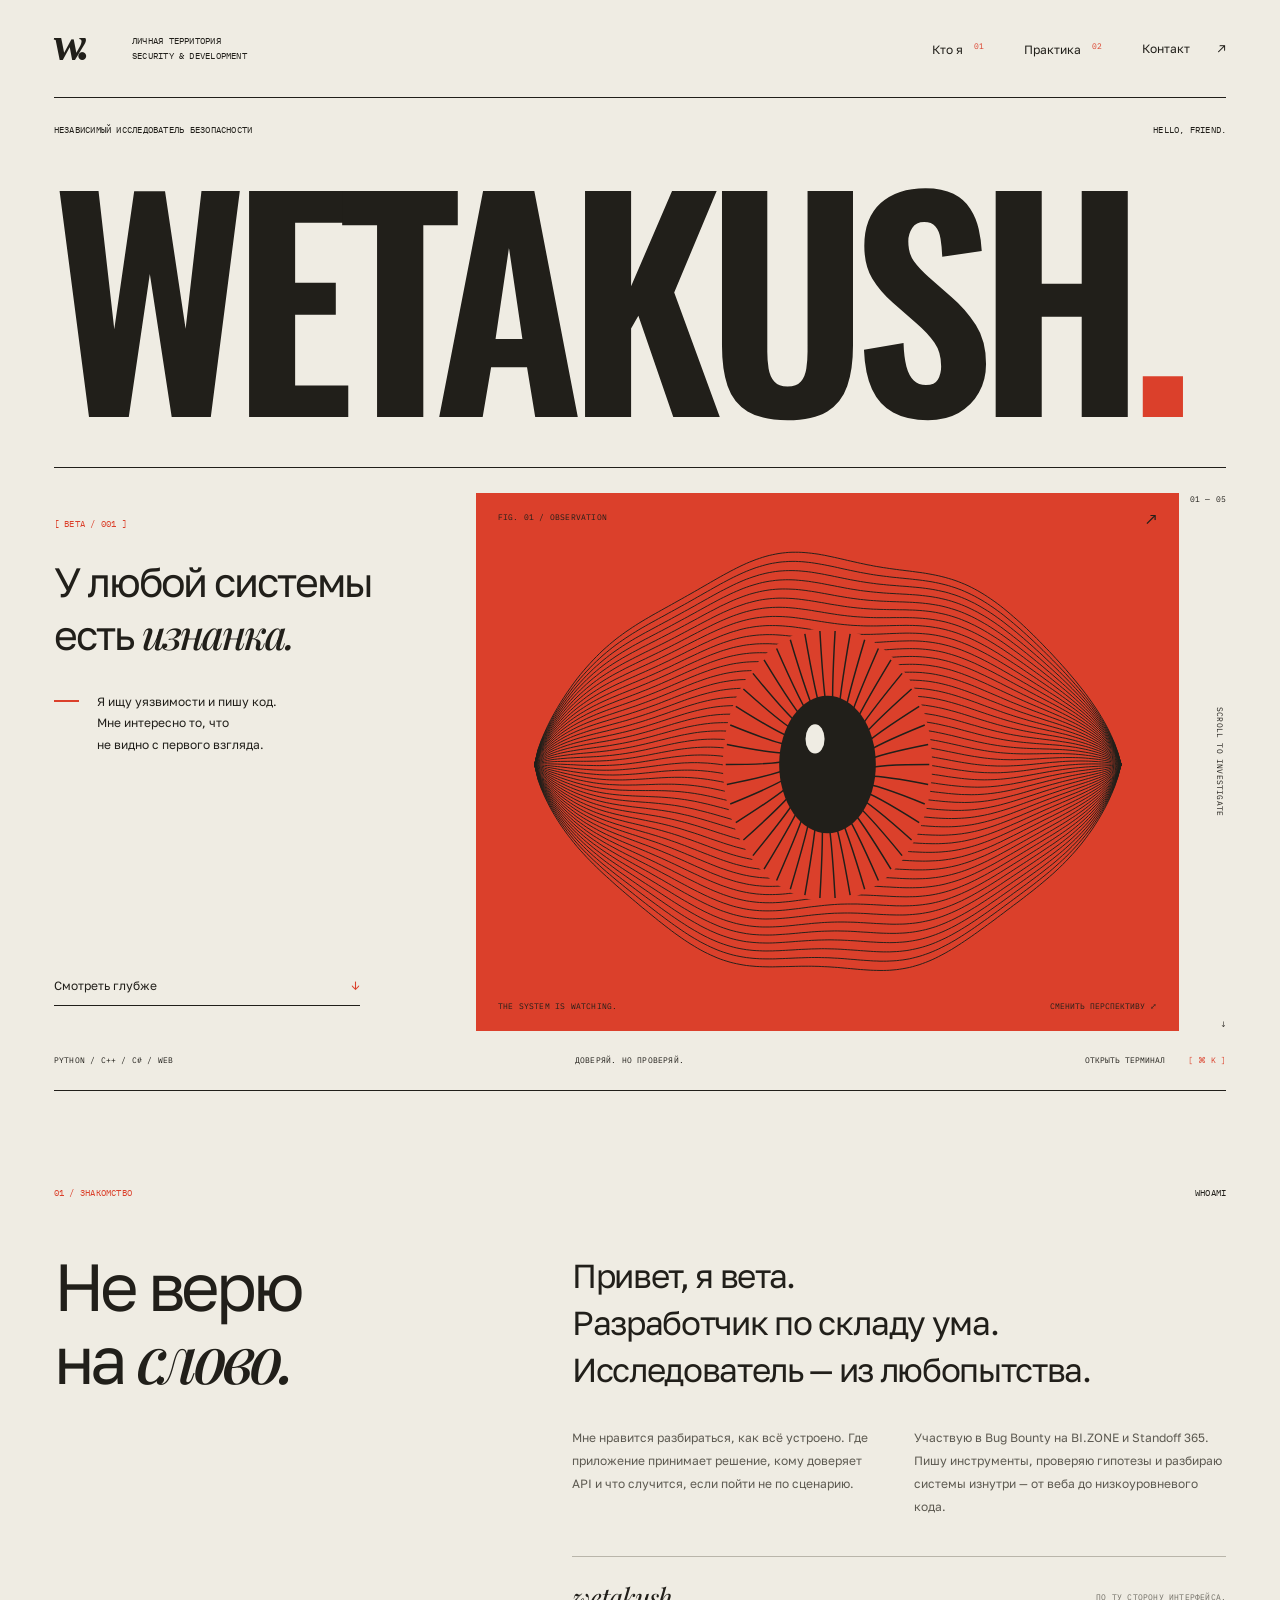
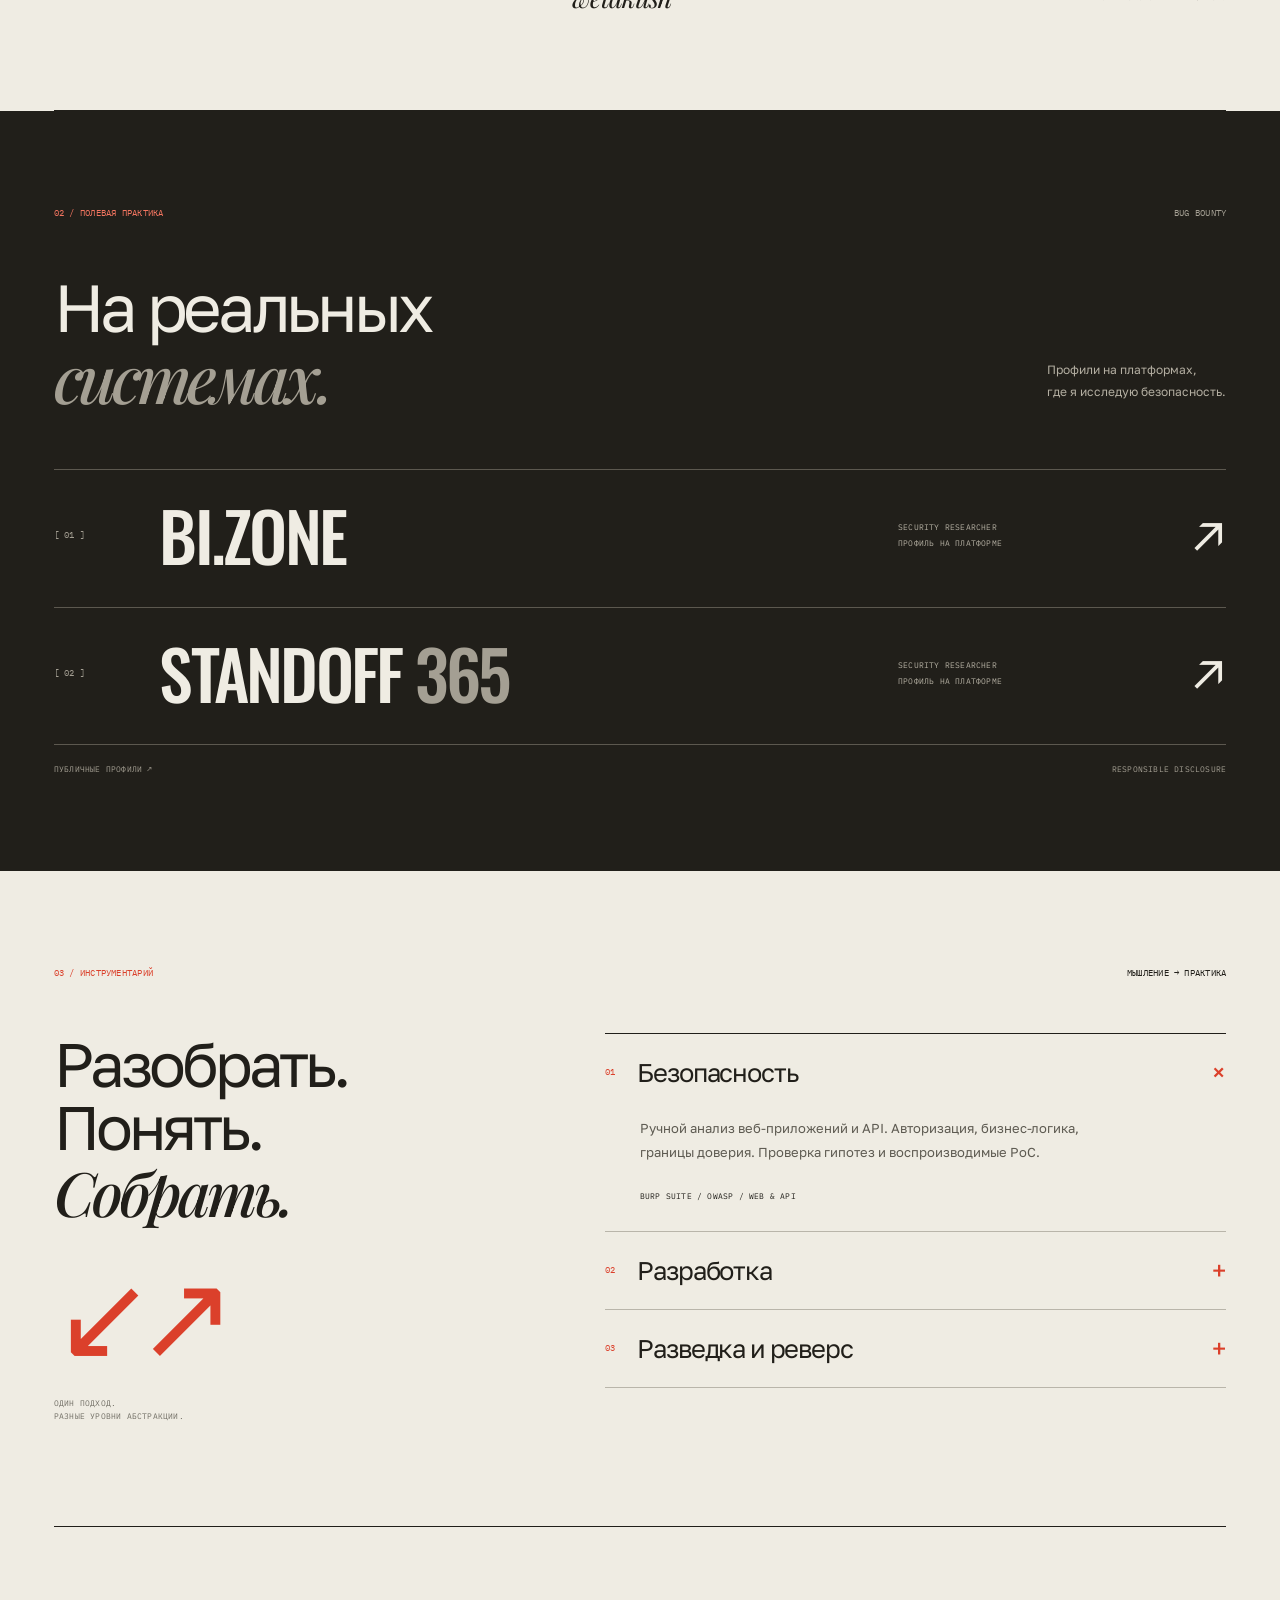
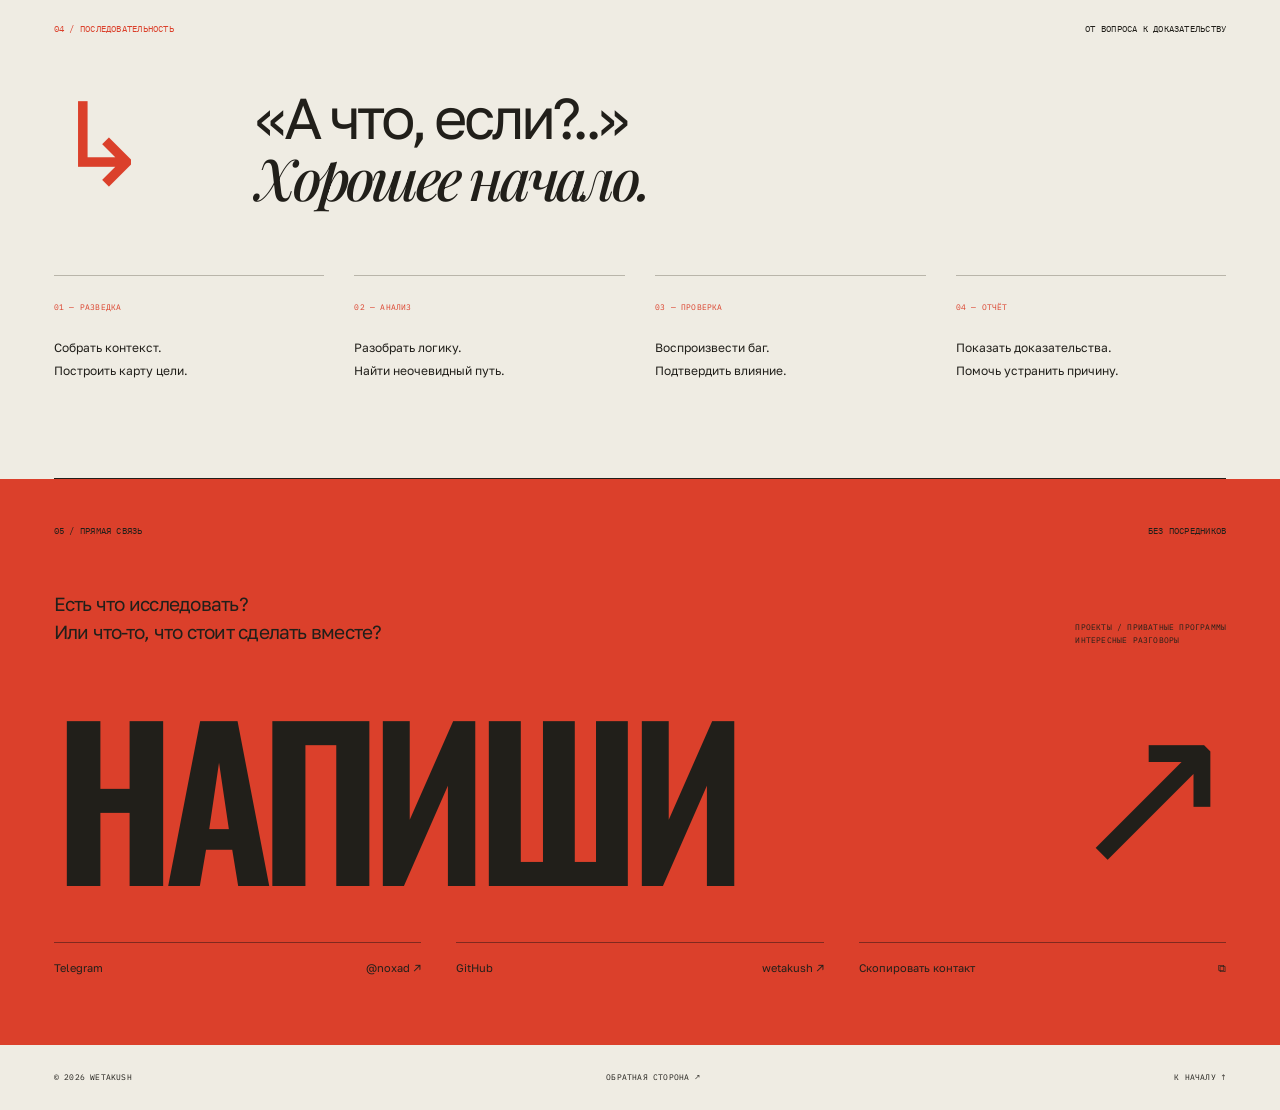
==== commit e49cebf6: "Rebuild portfolio with editorial typography and original eye engraving" ====
--- a/index.html
+++ b/index.html
@@ -1,36 +1,61 @@
 <!doctype html>
 <html lang="ru">
 <head>
-<meta charset="utf-8"><meta name="viewport" content="width=device-width, initial-scale=1">
-<title>wetakush — security research & development</title>
-<meta name="description" content="вета aka wetakush. Исследую безопасность, нахожу уязвимости, создаю инструменты. Offensive security & software development.">
-<meta name="theme-color" content="#10110e"><meta property="og:title" content="wetakush — beyond the surface"><meta property="og:description" content="Security researcher & software developer. Нахожу то, что скрыто под поверхностью."><meta property="og:type" content="website">
-<link rel="icon" href="data:image/svg+xml,%3Csvg xmlns='http://www.w3.org/2000/svg' viewBox='0 0 64 64'%3E%3Crect width='64' height='64' rx='14' fill='%23d5ff5f'/%3E%3Ctext x='8' y='46' font-family='monospace' font-size='44' font-weight='bold'%3Ew%3C/text%3E%3C/svg%3E">
-<link rel="preconnect" href="https://fonts.googleapis.com"><link rel="preconnect" href="https://fonts.gstatic.com" crossorigin><link href="https://fonts.googleapis.com/css2?family=Manrope:wght@400;500;600;700;800&family=IBM+Plex+Mono:wght@400;500&display=swap" rel="stylesheet">
-<link rel="stylesheet" href="style.css"><script src="script.js" defer></script>
+<meta charset="utf-8">
+<meta name="viewport" content="width=device-width, initial-scale=1">
+<title>wetakush — смотреть глубже</title>
+<meta name="description" content="вета / wetakush. Независимый исследователь безопасности и разработчик. Веб, API, reverse engineering.">
+<meta name="theme-color" content="#efece3">
+<meta property="og:title" content="wetakush — смотреть глубже">
+<meta property="og:description" content="Личная территория исследователя безопасности и разработчика.">
+<link rel="icon" href="data:image/svg+xml,%3Csvg xmlns='http://www.w3.org/2000/svg' viewBox='0 0 64 64'%3E%3Crect width='64' height='64' fill='%23db402b'/%3E%3Ctext x='8' y='46' font-family='serif' font-size='44' fill='%23efece3'%3Ew%3C/text%3E%3C/svg%3E">
+<link rel="preconnect" href="https://fonts.googleapis.com">
+<link rel="preconnect" href="https://fonts.gstatic.com" crossorigin>
+<link href="https://fonts.googleapis.com/css2?family=Oswald:wght@500;600;700&family=Golos+Text:wght@400;500;600&family=IBM+Plex+Mono:wght@400;500&family=Playfair+Display:ital,wght@1,500&display=swap" rel="stylesheet">
+<link rel="stylesheet" href="style.css">
+<script src="script.js" defer></script>
 </head>
 <body>
 <a class="skip" href="#about">К содержанию</a>
-<header class="header"><a href="#" class="brand" aria-label="wetakush — главная">w<span class="brand-star">✳</span></a><nav aria-label="Основная навигация"><a href="#about">Об авторе</a><a href="#expertise">Экспертиза</a><a href="#research">Research</a></nav><a class="header-contact" href="#contact">На связи <span>↗</span></a></header>
+<header class="masthead">
+ <a class="small-brand" href="#" aria-label="wetakush — главная">w.</a>
+ <span class="masthead-note mono">ЛИЧНАЯ ТЕРРИТОРИЯ<br>SECURITY & DEVELOPMENT</span>
+ <nav aria-label="Основная навигация"><a href="#about">Кто я <sup>01</sup></a><a href="#research">Практика <sup>02</sup></a><a href="#contact">Контакт <span>↗</span></a></nav>
+</header>
 <main>
 <section class="hero" aria-labelledby="hero-title">
-<div class="hero-top mono"><span><i class="status-dot"></i> INDEPENDENT SECURITY RESEARCHER</span><span class="edition">PERSONAL ARCHIVE / VOL. 01</span></div>
-<div class="hero-main"><div class="hero-copy"><p class="eyebrow mono">HELLO, FRIEND. / Я — ВЕТА</p><h1 id="hero-title">Beyond<br>the <em>surface.</em></h1><p class="hero-description">Нахожу то, что скрыто под поверхностью.<br>Исследую безопасность. Пишу код.<br>Проверяю системы на прочность.</p><a class="button" href="#research">Исследовать <span>↗</span></a></div>
-<div class="orb-scene"><canvas id="orb" aria-label="Интерактивная сфера — визуализация поверхности атаки"></canvas><div class="orb-label mono"><span>FIG. 001 — ATTACK SURFACE</span><span>DRAG TO ROTATE ↔</span></div><div class="orb-coordinate mono" aria-hidden="true">X <span id="coord">0.024</span><br>Y 0.871<br>Z 0.063</div><span class="orb-plus plus-one" aria-hidden="true">+</span><span class="orb-plus plus-two" aria-hidden="true">+</span></div></div>
-<div class="hero-bottom"><span class="mono">OFFENSIVE SECURITY<br>& SOFTWARE DEVELOPMENT</span><a href="#about" class="scroll-link mono">SCROLL TO EXPLORE <span>↓</span></a><button class="terminal-launch mono" data-terminal>~/ open terminal <kbd>⌘ K</kbd></button></div>
-<div class="wordmark" aria-hidden="true">wetakush<span>®</span></div>
+ <div class="hero-meta mono"><span>НЕЗАВИСИМЫЙ ИССЛЕДОВАТЕЛЬ БЕЗОПАСНОСТИ</span><span>HELLO, FRIEND.</span></div>
+ <h1 id="hero-title">WETAKUSH<span class="title-dot">.</span></h1>
+ <div class="hero-grid">
+  <div class="hero-note"><span class="index mono">[ ВЕТА / 001 ]</span><p>У любой системы<br>есть <em>изнанка.</em></p><div class="hero-caption"><span class="red-rule"></span><p>Я ищу уязвимости и пишу код.<br>Мне интересно то, что<br>не видно с первого взгляда.</p></div><a class="text-link" href="#about">Смотреть глубже <span>↓</span></a></div>
+  <div class="eye-poster"><div class="poster-top mono"><span>FIG. 01 / OBSERVATION</span><span>↗</span></div><img src="assets/eye.svg" alt="Гравюра глаза из пересекающихся линий" width="900" height="720"><div class="poster-bottom mono"><span>THE SYSTEM IS WATCHING.</span><button id="perspective" aria-pressed="false">СМЕНИТЬ ПЕРСПЕКТИВУ ⤢</button></div></div>
+  <aside class="side-note mono"><span>01 — 05</span><span>SCROLL TO INVESTIGATE</span><span>↓</span></aside>
+ </div>
+ <div class="hero-foot mono"><span>PYTHON / C++ / C# / WEB</span><span>ДОВЕРЯЙ. НО ПРОВЕРЯЙ.</span><button data-terminal>ОТКРЫТЬ ТЕРМИНАЛ <span>[ ⌘ K ]</span></button></div>
 </section>
-<div class="discipline mono"><span>BREAK TO UNDERSTAND</span><span>✳</span><span>BUILD TO PROTECT</span><span>✳</span><span>QUESTION EVERYTHING</span><span>✳</span><span>CONTROL IS AN ILLUSION</span><span>✳</span></div>
-<section class="section about" id="about"><div class="section-label mono"><span>01 / WHOAMI</span><span>ЧЕЛОВЕК ЗА НИКОМ</span></div><div class="about-grid"><h2>Любопытство —<br>мой главный<br><span class="muted">инструмент.</span></h2><div class="about-copy"><p class="large">Живу на стыке двух миров: наступательной безопасности и разработки.</p><p>Я вета, aka wetakush. Ищу уязвимости в реальных системах на BI.ZONE и Standoff 365. Мне интересно, что происходит за интерфейсом: как устроена логика, где заканчивается доверие и что разработчик не предусмотрел.</p><p>Пишу на Python, C++, C# и веб-стеке. Разбираюсь в системе изнутри, чтобы увидеть то, что пропускает сканер.</p><div class="signature"><span>wetakush</span><span class="mono">RESEARCHER.<br>DEVELOPER. ALWAYS CURIOUS.</span></div></div></div></section>
-<section class="section expertise" id="expertise"><div class="section-label mono"><span>02 / EXPERTISE</span><span>ОТ ПОВЕРХНОСТИ — К СУТИ</span></div><div class="section-title"><h2>Знаю, где искать.<br><span class="muted">И как создавать.</span></h2><span class="asterisk" aria-hidden="true">✳</span></div><div class="expertise-list">
-<details open><summary><span class="mono row-num">01</span><h3>Offensive security</h3><span class="row-tag mono">BREAK</span><span class="expand">+</span></summary><div class="detail-body"><p>Ручной анализ веб-приложений и API. Ищу ошибки авторизации, бизнес-логики и границ доверия. От гипотезы — до воспроизводимого PoC.</p><div class="tags mono"><span>WEB & API</span><span>BURP SUITE</span><span>OWASP</span><span>IDOR / SSRF / XSS</span></div></div></details>
-<details><summary><span class="mono row-num">02</span><h3>Software development</h3><span class="row-tag mono">BUILD</span><span class="expand">+</span></summary><div class="detail-body"><p>Создаю инструменты для исследования, автоматизирую рутину и разрабатываю приложения. От системного кода до интерфейса в браузере.</p><div class="tags mono"><span>PYTHON</span><span>C++ / C#</span><span>JAVASCRIPT</span><span>HTML / CSS</span></div></div></details>
-<details><summary><span class="mono row-num">03</span><h3>Recon & reverse engineering</h3><span class="row-tag mono">EXPLORE</span><span class="expand">+</span></summary><div class="detail-body"><p>Собираю контекст, исследую поверхность атаки и разбираю внутреннюю механику систем. Чем точнее карта, тем интереснее находки.</p><div class="tags mono"><span>OSINT</span><span>LINUX</span><span>NETWORKING</span><span>REVERSE ENGINEERING</span></div></div></details>
-</div></section>
-<section class="section research" id="research"><div class="section-label mono"><span>03 / FIELD WORK</span><span>RESEARCH IN THE WILD</span></div><div class="section-title"><h2>Break the system.<br><span class="muted">Earn the trust.</span></h2><p>Реальные программы.<br>Реальные системы.<br>Ответственное раскрытие.</p></div><div class="research-grid"><a class="research-card light-card" href="https://bugbounty.bi.zone/profile/wetakush" target="_blank" rel="noopener"><div class="card-top mono"><span>01 / BUG BOUNTY PLATFORM</span><span>↗</span></div><div class="zone-art" aria-hidden="true"><i></i><i></i><i></i><i></i></div><h3>BI.ZONE</h3><div class="card-bottom"><span>Security researcher</span><span class="mono">ОТКРЫТЬ ПРОФИЛЬ ↗</span></div></a><a class="research-card dark-card" href="https://standoff365.com/profile/wetakush/" target="_blank" rel="noopener"><div class="card-top mono"><span>02 / BUG BOUNTY PLATFORM</span><span>↗</span></div><div class="standoff-art" aria-hidden="true"><span>365</span><i></i></div><h3>STANDOFF 365</h3><div class="card-bottom"><span>Security researcher</span><span class="mono">ОТКРЫТЬ ПРОФИЛЬ ↗</span></div></a></div></section>
-<section class="section method" id="method"><div class="section-label mono"><span>04 / THE PROCESS</span><span>НИКАКОЙ МАГИИ. ТОЛЬКО МЕТОД.</span></div><h2>Глубже, чем сканирование.</h2><div class="steps"><article><span class="mono">01 / DISCOVER</span><h3>Разведка</h3><p>Изучаю цель, собираю контекст и строю карту поверхности атаки.</p></article><article><span class="mono">02 / UNDERSTAND</span><h3>Анализ</h3><p>Разбираю логику приложения и проверяю нестандартные гипотезы.</p></article><article><span class="mono">03 / VALIDATE</span><h3>Подтверждение</h3><p>Создаю PoC и показываю реальное влияние уязвимости.</p></article><article><span class="mono">04 / IMPROVE</span><h3>Отчёт</h3><p>Описываю воспроизведение и рекомендации по устранению.</p></article></div></section>
-<section class="contact section" id="contact"><div class="section-label mono"><span>05 / START A CONVERSATION</span><span><i class="status-dot"></i> OPEN TO COLLABORATION</span></div><p>Приватная программа, интересный проект<br>или просто хороший вопрос?</p><a class="contact-title" href="https://t.me/noxad" target="_blank" rel="noopener">Let's talk.<span>↗</span></a><div class="contact-bottom"><a href="https://t.me/noxad" target="_blank" rel="noopener">Telegram <span>@noxad ↗</span></a><a href="https://github.com/wetakush" target="_blank" rel="noopener">GitHub <span>wetakush ↗</span></a><button id="copy-contact">Скопировать контакт <span>⧉</span></button></div><p class="copy-status mono" id="copy-status" role="status"></p></section>
-</main><footer class="footer mono"><span>© <span id="year">2026</span> WETAKUSH</span><a href="/trashbio/">ДРУГАЯ СТОРОНА ИНТЕРНЕТА ↗</a><span>CONTROL IS AN ILLUSION.</span><a href="#">НАВЕРХ ↑</a></footer>
+<section class="about section" id="about">
+ <div class="section-label mono"><span>01 / ЗНАКОМСТВО</span><span>WHOAMI</span></div>
+ <div class="about-layout"><h2>Не верю<br>на <em>слово.</em></h2><div class="about-body"><p class="lead">Привет, я вета.<br>Разработчик по складу ума.<br>Исследователь — из любопытства.</p><div class="body-columns"><p>Мне нравится разбираться, как всё устроено. Где приложение принимает решение, кому доверяет API и что случится, если пойти не по сценарию.</p><p>Участвую в Bug Bounty на BI.ZONE и Standoff 365. Пишу инструменты, проверяю гипотезы и разбираю системы изнутри — от веба до низкоуровневого кода.</p></div><div class="author-line"><span class="handwritten">wetakush</span><span class="mono">ПО ТУ СТОРОНУ ИНТЕРФЕЙСА.</span></div></div></div>
+</section>
+<section class="practice section" id="research">
+ <div class="section-label mono"><span>02 / ПОЛЕВАЯ ПРАКТИКА</span><span>BUG BOUNTY</span></div>
+ <div class="practice-heading"><h2>На реальных<br><em>системах.</em></h2><p>Профили на платформах,<br>где я исследую безопасность.</p></div>
+ <a class="platform" href="https://bugbounty.bi.zone/profile/wetakush" target="_blank" rel="noopener"><span class="platform-number mono">[ 01 ]</span><h3>BI.ZONE</h3><span class="platform-desc mono">SECURITY RESEARCHER<br>ПРОФИЛЬ НА ПЛАТФОРМЕ</span><span class="platform-arrow">↗</span></a>
+ <a class="platform" href="https://standoff365.com/profile/wetakush/" target="_blank" rel="noopener"><span class="platform-number mono">[ 02 ]</span><h3>STANDOFF <em>365</em></h3><span class="platform-desc mono">SECURITY RESEARCHER<br>ПРОФИЛЬ НА ПЛАТФОРМЕ</span><span class="platform-arrow">↗</span></a>
+ <div class="research-note mono"><span>ПУБЛИЧНЫЕ ПРОФИЛИ ↗</span><span>RESPONSIBLE DISCLOSURE</span></div>
+</section>
+<section class="toolbox section" id="expertise">
+ <div class="section-label mono"><span>03 / ИНСТРУМЕНТАРИЙ</span><span>МЫШЛЕНИЕ → ПРАКТИКА</span></div>
+ <div class="toolbox-layout"><div class="toolbox-title"><h2>Разобрать.<br>Понять.<br><em>Собрать.</em></h2><div class="abstract-mark" aria-hidden="true"><span>↙</span><span>↗</span></div><p class="mono">ОДИН ПОДХОД.<br>РАЗНЫЕ УРОВНИ АБСТРАКЦИИ.</p></div><div class="expertise-list">
+ <details open><summary><span class="mono">01</span><h3>Безопасность</h3><span class="expand">+</span></summary><div class="detail-body"><p>Ручной анализ веб-приложений и API. Авторизация, бизнес-логика, границы доверия. Проверка гипотез и воспроизводимые PoC.</p><span class="tool-line mono">BURP SUITE / OWASP / WEB & API</span></div></details>
+ <details><summary><span class="mono">02</span><h3>Разработка</h3><span class="expand">+</span></summary><div class="detail-body"><p>Инструменты для исследований, автоматизация и приложения. Системный код, бэкенд и интерфейсы в браузере.</p><span class="tool-line mono">PYTHON / C++ / C# / JAVASCRIPT</span></div></details>
+ <details><summary><span class="mono">03</span><h3>Разведка и реверс</h3><span class="expand">+</span></summary><div class="detail-body"><p>Сбор информации, исследование поверхности атаки и внутренней механики систем. Сначала контекст — потом выводы.</p><span class="tool-line mono">OSINT / LINUX / NETWORKING / REVERSE</span></div></details>
+ </div></div>
+</section>
+<section class="method section" id="method"><div class="section-label mono"><span>04 / ПОСЛЕДОВАТЕЛЬНОСТЬ</span><span>ОТ ВОПРОСА К ДОКАЗАТЕЛЬСТВУ</span></div><div class="method-intro"><span class="method-symbol" aria-hidden="true">↳</span><h2>«А что, если?..»<br><em>Хорошее начало.</em></h2></div><div class="steps"><article><span class="mono">01 — РАЗВЕДКА</span><p>Собрать контекст.<br>Построить карту цели.</p></article><article><span class="mono">02 — АНАЛИЗ</span><p>Разобрать логику.<br>Найти неочевидный путь.</p></article><article><span class="mono">03 — ПРОВЕРКА</span><p>Воспроизвести баг.<br>Подтвердить влияние.</p></article><article><span class="mono">04 — ОТЧЁТ</span><p>Показать доказательства.<br>Помочь устранить причину.</p></article></div></section>
+<section class="contact" id="contact"><div class="section-label mono"><span>05 / ПРЯМАЯ СВЯЗЬ</span><span>БЕЗ ПОСРЕДНИКОВ</span></div><div class="contact-intro"><p>Есть что исследовать?<br>Или что-то, что стоит сделать вместе?</p><span class="mono">ПРОЕКТЫ / ПРИВАТНЫЕ ПРОГРАММЫ<br>ИНТЕРЕСНЫЕ РАЗГОВОРЫ</span></div><a class="contact-title" href="https://t.me/noxad" target="_blank" rel="noopener">НАПИШИ<span>↗</span></a><div class="contact-bottom"><a href="https://t.me/noxad" target="_blank" rel="noopener">Telegram <span>@noxad ↗</span></a><a href="https://github.com/wetakush" target="_blank" rel="noopener">GitHub <span>wetakush ↗</span></a><button id="copy-contact">Скопировать контакт <span>⧉</span></button></div><p id="copy-status" class="mono" role="status"></p></section>
+</main>
+<footer class="footer mono"><span>© <span id="year">2026</span> WETAKUSH</span><a href="/trashbio/">ОБРАТНАЯ СТОРОНА ↗</a><a href="#">К НАЧАЛУ ↑</a></footer>
 <dialog id="terminal"><form method="dialog" class="term-head mono"><span><i class="status-dot"></i> wetakush@archive: ~</span><button aria-label="Закрыть терминал">✕</button></form><div id="term-output" class="mono" role="log" aria-live="polite"><p>Hello, friend. Это интерактивный терминал портфолио.<br>Введи <b>help</b>, чтобы посмотреть команды.</p></div><form id="term-form" class="term-input mono"><label for="term-input">visitor:~$</label><input id="term-input" autocomplete="off" autocapitalize="off" spellcheck="false" aria-label="Команда терминала"></form></dialog>
-<!-- fsociety{curiosity_is_the_real_exploit} -->
+<!-- fsociety{look_closer} -->
 </body></html>
--- a/style.css
+++ b/style.css
@@ -1 +1,222 @@
-:root{--bg:#10110e;--ink:#eeeee7;--muted:#8b8d82;--line:#34362d;--lime:#d5ff5f;--mono:'IBM Plex Mono',monospace}*{box-sizing:border-box}html{scroll-behavior:smooth;scroll-padding-top:90px}body{margin:0;background:var(--bg);color:var(--ink);font-family:Manrope,Arial,sans-serif;-webkit-font-smoothing:antialiased}::selection{background:var(--lime);color:var(--bg)}a{color:inherit;text-decoration:none}button,input{font:inherit}button,a,summary{-webkit-tap-highlight-color:transparent}button{cursor:pointer}button:focus-visible,a:focus-visible,summary:focus-visible,input:focus-visible{outline:2px solid var(--lime);outline-offset:6px}.mono{font-family:var(--mono);font-size:11px;letter-spacing:.06em}.header{height:90px;margin:0 4.5%;border-bottom:1px solid var(--line);display:flex;align-items:center;justify-content:space-between}.brand{font-size:44px;font-weight:800;letter-spacing:-6px;display:flex;align-items:center}.brand-star{font-size:29px;color:var(--lime);margin-left:8px;letter-spacing:0}.header nav{display:flex;gap:36px;font-size:12px}.header nav a:hover,.header-contact:hover{color:var(--lime)}.header-contact{font-size:12px}.header-contact span{margin-left:24px;color:var(--lime)}.hero{padding:30px 4.5% 0;overflow:hidden}.hero-top,.hero-bottom{display:flex;justify-content:space-between;align-items:center;color:#a7aa9d}.status-dot{display:inline-block;width:6px;height:6px;border-radius:50%;background:var(--lime);margin-right:9px;box-shadow:0 0 10px #d5ff5f44}.hero-main{display:grid;grid-template-columns:1.05fr 1fr;align-items:center;min-height:570px}.hero-copy{position:relative;z-index:1;padding-top:32px}.eyebrow{color:var(--lime);margin-bottom:26px}h1{font-size:clamp(70px,8.8vw,142px);font-weight:500;line-height:.97;letter-spacing:-.075em;margin:0}h1 em{font-style:normal;color:var(--lime)}.hero-description{font-size:14px;line-height:1.85;color:#b1b4a6;margin:26px 0}.button{display:inline-flex;align-items:center;gap:40px;padding:17px 21px;background:var(--lime);color:var(--bg);font-size:13px;font-weight:700;transition:background .2s,transform .2s}.button:hover{background:#e6ffac;transform:translateY(-3px)}.orb-scene{height:530px;position:relative;min-width:0;background:radial-gradient(ellipse at center,#a6cb1820,transparent 65%);touch-action:pan-y}#orb{width:100%;height:100%;display:block;cursor:grab}#orb:active{cursor:grabbing}.orb-label{position:absolute;left:15%;right:8%;bottom:5%;display:flex;justify-content:space-between;font-size:8px;color:#8d9676;pointer-events:none}.orb-coordinate{position:absolute;right:0;top:35%;font-size:9px;color:#788260;line-height:1.8;pointer-events:none}.orb-plus{position:absolute;color:#666d54;font-weight:400}.plus-one{top:12%;left:12%}.plus-two{bottom:18%;right:4%}.hero-bottom{padding:15px 0 30px}.hero-bottom .mono{font-size:9px;line-height:1.6}.scroll-link span{display:inline-block;margin-left:20px;font-size:20px;color:var(--lime)}.terminal-launch{border:1px solid var(--line);color:var(--ink);background:transparent;padding:10px 12px}.terminal-launch:hover{border-color:var(--lime)}kbd{font:inherit;color:var(--muted);margin-left:20px}.wordmark{font-size:clamp(90px,20vw,330px);line-height:1;letter-spacing:-.085em;font-weight:800;white-space:nowrap;margin-left:-.013em;margin-bottom:-.045em}.wordmark span{font-size:.13em;vertical-align:top;display:inline-block;margin-top:.45em;margin-left:.3em;letter-spacing:0;color:var(--lime)}.discipline{background:var(--lime);color:var(--bg);display:flex;justify-content:space-around;gap:25px;overflow:hidden;white-space:nowrap;padding:18px 0;font-size:10px}.section{margin:0 4.5%;padding:90px 0;border-bottom:1px solid var(--line)}.section-label{display:flex;justify-content:space-between;color:var(--muted);font-size:10px;margin-bottom:52px}.section-label>span:first-child{color:var(--lime)}h2{font-size:clamp(34px,4.4vw,68px);line-height:1.13;letter-spacing:-.055em;font-weight:500;margin:0}.muted{color:var(--muted)}.about-grid{display:grid;grid-template-columns:1.1fr 1fr;gap:9%}.about-copy p{color:#a3a698;font-size:14px;line-height:1.9;margin:0 0 20px}.about-copy .large{font-size:24px;color:var(--ink);line-height:1.5;letter-spacing:-.03em}.signature{display:flex;justify-content:space-between;align-items:center;border-top:1px solid var(--line);padding-top:24px;margin-top:32px}.signature>span:first-child{font-size:24px;letter-spacing:-1.5px;font-weight:800}.signature .mono{font-size:9px;line-height:1.6;color:var(--muted)}.section-title{display:flex;justify-content:space-between;align-items:center;margin-bottom:44px}.asterisk{font-size:106px;color:var(--lime);line-height:1}.section-title p{font-size:13px;line-height:1.9;color:var(--muted)}.expertise-list{border-top:1px solid var(--line)}details{border-bottom:1px solid var(--line);padding:25px 0}summary{display:flex;align-items:center;gap:28px;cursor:pointer;list-style:none}summary::-webkit-details-marker{display:none}summary h3{font-size:clamp(19px,2.5vw,36px);font-weight:500;letter-spacing:-.04em;margin:0;flex:1}.row-num{color:var(--muted);width:40px}.row-tag{color:var(--muted);font-size:9px}.expand{font-size:28px;font-weight:400;width:40px;text-align:right;color:var(--lime)}details[open] .expand{transform:rotate(45deg)}.detail-body{padding:10px 70px 8px;display:grid;grid-template-columns:1fr 1fr;gap:60px}.detail-body p{font-size:13px;line-height:1.9;color:var(--muted);max-width:470px}.tags{display:flex;align-content:center;align-items:center;gap:8px;flex-wrap:wrap}.tags span{font-size:9px;padding:8px 10px;border:1px solid var(--line);color:#c0c3b4}.research-grid{display:grid;grid-template-columns:1fr 1fr;gap:22px}.research-card{padding:28px;overflow:hidden;position:relative;transition:transform .3s}.research-card:hover{transform:translateY(-6px)}.light-card{background:#d5ff5f;color:#18220b}.dark-card{background:#20241b;border:1px solid #3e4830}.card-top{display:flex;justify-content:space-between;font-size:9px}.card-top>span:last-child{font-size:25px}.research-card h3{font-size:40px;font-weight:800;letter-spacing:-.055em;margin:0 0 20px}.card-bottom{border-top:1px solid #17260b40;padding-top:20px;display:flex;justify-content:space-between;gap:12px;align-items:center;font-size:11px}.card-bottom .mono{font-size:8px}.dark-card .card-bottom{border-color:#46503a}.zone-art{height:245px;display:flex;align-items:center;justify-content:center;transform:rotate(-30deg)}.zone-art i{display:block;width:95px;height:160px;border:2px solid #243c13;border-radius:50%;margin-left:-57px;transition:transform .6s}.zone-art i:first-child{margin-left:0}.research-card:hover .zone-art i{transform:rotate(35deg)}.standoff-art{height:245px;display:flex;align-items:center;justify-content:center;position:relative}.standoff-art span{font-size:150px;font-weight:800;letter-spacing:-.09em;color:var(--lime);transform:skewY(-8deg);opacity:.9}.standoff-art i{position:absolute;inset:35px 8%;border:1px solid #9db86655;transform:rotate(-22deg);border-radius:50%;transition:transform .6s}.research-card:hover .standoff-art i{transform:rotate(22deg)}.steps{display:grid;grid-template-columns:repeat(4,1fr);gap:30px;margin-top:60px}.steps article{border-top:1px solid #6c7652;padding-top:20px}.steps .mono{font-size:9px;color:var(--lime)}.steps h3{font-size:22px;font-weight:500;margin:25px 0 14px;letter-spacing:-.04em}.steps p{font-size:12px;line-height:1.9;color:var(--muted)}.contact{padding-bottom:45px}.contact>p{font-size:15px;color:var(--muted);line-height:1.8}.contact-title{font-size:clamp(80px,14vw,210px);letter-spacing:-.075em;line-height:1.3;display:flex;justify-content:space-between;align-items:center}.contact-title span{color:var(--lime);font-size:.8em;transition:transform .3s}.contact-title:hover span{transform:translate(10px,-10px)}.contact-bottom{display:grid;grid-template-columns:1fr 1fr 1fr;gap:32px;margin-top:24px}.contact-bottom a,.contact-bottom button{border:0;border-top:1px solid var(--line);background:none;color:var(--ink);display:flex;justify-content:space-between;padding:20px 0;font-size:12px;text-align:left}.contact-bottom span{color:var(--muted)}.contact-bottom a:hover,.contact-bottom button:hover{color:var(--lime)}.contact .copy-status{font-size:10px;min-height:18px;color:var(--lime);margin:0}.footer{display:flex;justify-content:space-between;gap:20px;margin:0 4.5%;padding:30px 0;color:var(--muted);font-size:8px}.footer a:hover{color:var(--lime)}.skip{position:fixed;top:-100px;left:20px;padding:12px;background:var(--lime);color:var(--bg);z-index:10}.skip:focus{top:10px}dialog{width:min(680px,92vw);background:#151810;color:var(--ink);border:1px solid #68754b;padding:0;box-shadow:0 30px 120px #0009}dialog::backdrop{background:#000a;backdrop-filter:blur(10px)}.term-head{display:flex;align-items:center;justify-content:space-between;padding:14px 20px;border-bottom:1px solid var(--line)}.term-head button{background:none;border:0;color:var(--ink);padding:8px}.term-input{display:flex;gap:12px;padding:20px;border-top:1px solid var(--line);color:var(--lime)}.term-input input{width:100%;min-width:0;background:none;color:var(--ink);border:0;outline:none;font-family:var(--mono);font-size:13px}#term-output{height:290px;overflow:auto;padding:10px 20px;font-size:12px;line-height:1.8;white-space:pre-wrap;overflow-wrap:anywhere}#term-output b{color:var(--lime)}#term-output p{margin:12px 0}.terminal-command{color:var(--lime)}@media(min-width:1600px){.header,.section,.footer{max-width:1500px;margin-left:auto;margin-right:auto}.hero{max-width:1648px;margin:auto}}@media(max-width:900px){.hero-main{min-height:520px}.orb-scene{height:440px}.orb-label{left:5%;font-size:7px;gap:12px}.hero-top{font-size:9px}.edition{display:none}.detail-body{gap:20px}.row-tag{display:none}.about-grid{gap:6%}.about-copy .large{font-size:21px}.card-bottom{align-items:flex-start;flex-direction:column}.steps{grid-template-columns:1fr 1fr}.contact-bottom{gap:18px}.footer{flex-wrap:wrap}}@media(max-width:600px){.header{height:72px;margin:0 6%}.brand{font-size:36px}.brand-star{font-size:23px}.header nav{gap:18px;font-size:10px}.header nav a:first-child{display:none}.header-contact{font-size:10px}.header-contact span{margin-left:6px}.hero{padding:24px 6% 0}.hero-top{font-size:7px}.hero-main{display:flex;flex-direction:column;align-items:stretch}.hero-copy{padding-top:40px}.eyebrow{font-size:8px;margin-bottom:20px}h1{font-size:clamp(68px,16.2vw,97px)}.hero-description{font-size:12px;margin:22px 0}.button{font-size:12px;padding:14px 18px}.orb-scene{height:330px;margin:-5px 0 0 45px}.orb-label{font-size:6px;bottom:6%}.orb-coordinate{font-size:7px}.hero-bottom{padding:15px 0 22px;align-items:center}.hero-bottom>.mono:first-child{font-size:7px}.scroll-link{display:none}.hero-bottom .terminal-launch{font-size:8px}kbd{margin-left:8px}.wordmark{font-size:19.4vw}.discipline{font-size:8px;justify-content:flex-start;padding:14px 20px;gap:25px}.section{margin:0 6%;padding:60px 0}.section-label{font-size:8px;gap:20px;margin-bottom:35px}.section-label>span:last-child{text-align:right}h2{font-size:37px}.about-grid{grid-template-columns:1fr;gap:30px}.about-copy .large{font-size:21px}.about-copy p{font-size:13px}.section-title{gap:20px;align-items:flex-start;margin-bottom:30px}.asterisk{font-size:65px}.section-title p{display:none}summary{gap:10px}.row-num{width:22px;font-size:9px}summary h3{font-size:20px}.expand{font-size:24px;width:22px}.detail-body{padding:8px 0 5px 32px;grid-template-columns:1fr;gap:0}.detail-body p{font-size:12px}.tags span{font-size:8px}.research-grid{grid-template-columns:1fr;gap:18px}.research-card{padding:24px}.card-bottom{flex-direction:row;align-items:center}.zone-art,.standoff-art{height:215px}.steps{gap:28px 20px;margin-top:35px}.steps h3{font-size:19px}.steps p{font-size:11px}.steps .mono{font-size:8px}.contact>p{font-size:12px}.contact-title{font-size:21vw}.contact-bottom{grid-template-columns:1fr;gap:0}.contact-bottom a,.contact-bottom button{font-size:12px}.footer{margin:0 6%;font-size:7px;line-height:1.8}.footer>span:nth-child(3){display:none}.term-input{padding:14px;font-size:10px}.term-head{font-size:9px}}@media(prefers-reduced-motion:reduce){html{scroll-behavior:auto}*,*::before,*::after{animation:none!important;transition:none!important}}
+:root {
+  --paper: #efece3;
+  --ink: #211f1a;
+  --red: #db402b;
+  --muted: #716e65;
+  --line: #b9b5aa;
+  --mono: 'IBM Plex Mono', monospace;
+}
+* { box-sizing: border-box; }
+html { scroll-behavior: smooth; scroll-padding-top: 30px; }
+body { margin: 0; background: var(--paper); color: var(--ink); font-family: 'Golos Text', sans-serif; -webkit-font-smoothing: antialiased; }
+::selection { background: var(--red); color: var(--paper); }
+a { color: inherit; text-decoration: none; }
+button, input { font: inherit; }
+button { cursor: pointer; }
+a, button, summary { -webkit-tap-highlight-color: transparent; }
+a:focus-visible, button:focus-visible, summary:focus-visible, input:focus-visible { outline: 2px solid var(--red); outline-offset: 5px; }
+.mono { font-family: var(--mono); font-size: 10px; line-height: 1.6; letter-spacing: .025em; }
+.masthead, .hero, .section, .footer { margin-inline: 4.2%; }
+.masthead { display: flex; align-items: center; height: 98px; border-bottom: 1px solid var(--ink); }
+.small-brand { font-family: Georgia, serif; font-style: italic; font-size: 48px; letter-spacing: -6px; font-weight: bold; margin-top: -10px; }
+.masthead-note { margin-left: 48px; font-size: 9px; }
+.masthead nav { display: flex; gap: 40px; margin-left: auto; font-size: 12px; }
+.masthead sup { font: 8px var(--mono); color: var(--red); margin-left: 8px; }
+.masthead nav a:last-child span { padding-left: 24px; }
+.masthead nav a:hover { color: var(--red); }
+.hero-meta { display: flex; justify-content: space-between; margin-top: 25px; font-size: 9px; }
+h1 { font-family: Oswald, Impact, sans-serif; font-size: clamp(96px, 21.8vw, 370px); font-weight: 600; line-height: 1.08; letter-spacing: -.055em; margin: 4px 0 24px -.008em; }
+.title-dot { color: var(--red); }
+.hero-grid { display: grid; grid-template-columns: 36% 60% 4%; border-top: 1px solid var(--ink); padding-top: 25px; }
+.hero-note { padding: 24px 30px 0 0; display: flex; flex-direction: column; }
+.index { color: var(--red); font-size: 9px; }
+.hero-note>p { font-size: clamp(25px, 3.2vw, 48px); line-height: 1.24; letter-spacing: -.05em; margin: 26px 0; }
+em { font-family: 'Playfair Display', Georgia, serif; font-weight: 500; }
+.hero-caption { display: flex; align-items: flex-start; gap: 18px; margin-top: 4px; }
+.red-rule { display: block; width: 25px; height: 2px; background: var(--red); margin-top: 9px; flex-shrink: 0; }
+.hero-caption p { font-size: 12px; line-height: 1.8; margin: 0; }
+.text-link { display: flex; justify-content: space-between; width: 78%; border-bottom: 1px solid var(--ink); padding-bottom: 12px; margin-top: auto; margin-bottom: 25px; font-size: 12px; }
+.text-link span { color: var(--red); }
+.text-link:hover { color: var(--red); }
+.eye-poster { background: var(--red); padding: 18px 22px; position: relative; overflow: hidden; transition: background .5s, color .5s; }
+.eye-poster img { display: block; width: 100%; height: auto; margin: -28px 0; transition: transform .7s, filter .7s; }
+.eye-poster:hover img { transform: scale(1.035); }
+.poster-top, .poster-bottom { display: flex; justify-content: space-between; position: relative; z-index: 1; font-size: 8px; }
+.poster-top>span:last-child { font-size: 18px; line-height: 1; }
+.poster-bottom button { color: inherit; background: none; padding: 0; border: 0; font: inherit; }
+.poster-bottom button:hover { text-decoration: underline; }
+.eye-poster.inverted { background: var(--ink); color: var(--paper); }
+.eye-poster.inverted img { filter: invert(1); transform: rotate(180deg); }
+.side-note { display: flex; flex-direction: column; justify-content: space-between; align-items: flex-end; font-size: 8px; }
+.side-note>span:nth-child(2) { writing-mode: vertical-rl; }
+.hero-foot { display: flex; justify-content: space-between; align-items: center; padding: 23px 0; border-bottom: 1px solid var(--ink); font-size: 8px; }
+.hero-foot button { border: 0; padding: 0; background: none; font: inherit; color: inherit; }
+.hero-foot button span { margin-left: 18px; color: var(--red); }
+.section { padding: 95px 0; border-bottom: 1px solid var(--ink); }
+.section-label { display: flex; justify-content: space-between; font-size: 9px; margin-bottom: 52px; }
+.section-label>span:first-child { color: var(--red); }
+h2 { font-size: clamp(44px, 5.2vw, 80px); font-weight: 400; line-height: 1.04; letter-spacing: -.065em; margin: 0; }
+h2 em { letter-spacing: -.065em; }
+.about-layout { display: grid; grid-template-columns: 40% 60%; }
+.about-body { padding-left: 7%; }
+.lead { font-size: clamp(21px, 2.6vw, 35px); line-height: 1.4; letter-spacing: -.04em; margin: 0 0 35px; }
+.body-columns { display: grid; grid-template-columns: 1fr 1fr; gap: 30px; }
+.body-columns p { font-size: 12px; line-height: 1.9; margin: 0; color: #5d5a51; }
+.author-line { display: flex; align-items: center; justify-content: space-between; margin-top: 38px; padding-top: 22px; border-top: 1px solid var(--line); }
+.handwritten { font: italic 27px 'Playfair Display', serif; letter-spacing: -1px; }
+.author-line .mono { font-size: 8px; color: var(--muted); }
+.practice { background: var(--ink); color: var(--paper); margin-inline: 0; padding-inline: 4.2%; border: 0; }
+.practice .section-label>span:first-child { color: #f37560; }
+.practice .section-label>span:last-child { color: #a49f93; }
+.practice-heading { display: flex; align-items: flex-end; justify-content: space-between; margin-bottom: 55px; }
+.practice-heading h2 em { color: #a49f93; }
+.practice-heading p { font-size: 12px; line-height: 1.8; color: #b4afa2; }
+.platform { display: grid; grid-template-columns: 9% 1fr 22% 6%; align-items: center; border-top: 1px solid #5c584f; padding: 28px 0 34px; position: relative; transition: color .25s, padding .25s; }
+.platform:hover { color: #f37560; padding-left: 12px; }
+.platform-number { font-size: 9px; color: #a49f93; }
+.platform h3 { font: 500 clamp(40px, 5.3vw, 80px)/1.1 Oswald, sans-serif; letter-spacing: -.04em; margin: 0; }
+.platform h3 em { font-family: inherit; font-style: normal; color: #a49f93; }
+.platform-desc { font-size: 8px; line-height: 2; color: #b4afa2; }
+.platform-arrow { font-size: 46px; text-align: right; font-weight: 400; }
+.research-note { border-top: 1px solid #5c584f; display: flex; justify-content: space-between; padding-top: 18px; font-size: 8px; color: #a49f93; }
+.toolbox-layout { display: grid; grid-template-columns: 47% 53%; }
+.toolbox-title h2 { font-size: clamp(43px, 4.8vw, 70px); }
+.abstract-mark { display: flex; color: var(--red); font-family: Arial, sans-serif; font-size: 120px; letter-spacing: -.16em; line-height: 1; margin: 30px 0 20px; }
+.toolbox-title>p { font-size: 8px; color: var(--muted); }
+.expertise-list { border-top: 1px solid var(--ink); }
+details { border-bottom: 1px solid var(--line); padding: 23px 0; }
+summary { display: flex; gap: 22px; align-items: center; cursor: pointer; list-style: none; }
+summary::-webkit-details-marker { display: none; }
+summary>.mono { color: var(--red); font-size: 9px; }
+summary h3 { font-size: clamp(19px, 2vw, 29px); font-weight: 400; letter-spacing: -.045em; margin: 0; flex: 1; }
+.expand { font-size: 26px; color: var(--red); }
+details[open] .expand { transform: rotate(45deg); }
+.detail-body { padding: 15px 35px 5px; }
+.detail-body p { font-size: 13px; color: #5d5a51; line-height: 1.9; max-width: 450px; }
+.tool-line { font-size: 8px; display: block; margin-top: 25px; }
+.method-intro { display: flex; align-items: flex-start; gap: 9%; }
+.method-symbol { color: var(--red); font-family: Arial, sans-serif; font-size: 115px; line-height: 1; }
+.method-intro h2 { font-size: clamp(40px, 4.5vw, 65px); }
+.steps { display: grid; grid-template-columns: repeat(4, 1fr); gap: 30px; margin-top: 65px; }
+.steps article { border-top: 1px solid var(--line); padding-top: 18px; }
+.steps .mono { font-size: 8px; color: var(--red); }
+.steps p { font-size: 12px; line-height: 1.9; margin: 23px 0 0; }
+.contact { background: var(--red); padding: 45px 4.2% 18px; }
+.contact .section-label>span:first-child { color: var(--ink); }
+.contact-intro { display: flex; justify-content: space-between; align-items: flex-end; }
+.contact-intro p { font-size: 19px; letter-spacing: -.04em; line-height: 1.5; margin: 0; }
+.contact-intro .mono { font-size: 8px; }
+.contact-title { font: 600 clamp(80px, 15.9vw, 240px)/1.45 Oswald, sans-serif; letter-spacing: -.06em; display: flex; align-items: center; justify-content: space-between; }
+.contact-title>span { font-family: Arial, sans-serif; font-weight: 400; transition: transform .3s; }
+.contact-title:hover>span { transform: translate(8px, -8px); }
+.contact-bottom { display: grid; grid-template-columns: 1fr 1fr 1fr; gap: 35px; }
+.contact-bottom a, .contact-bottom button { display: flex; justify-content: space-between; padding: 18px 0; border: 0; border-top: 1px solid #81291e; font-size: 11px; background: none; color: var(--ink); }
+.contact-bottom a:hover, .contact-bottom button:hover { color: var(--paper); }
+#copy-status { font-size: 9px; min-height: 16px; }
+.footer { display: flex; align-items: center; justify-content: space-between; padding: 26px 0; font-size: 8px; }
+.footer a:hover { color: var(--red); }
+.skip { position: fixed; z-index: 10; left: 15px; top: -80px; background: var(--ink); color: var(--paper); padding: 12px; }
+.skip:focus { top: 15px; }
+dialog { width: min(680px, 92vw); padding: 0; background: var(--ink); color: var(--paper); border: 1px solid var(--muted); box-shadow: 0 30px 120px #0006; }
+dialog::backdrop { background: #211f1ab8; backdrop-filter: blur(6px); }
+.term-head { display: flex; justify-content: space-between; align-items: center; padding: 14px 20px; border-bottom: 1px solid #59554d; }
+.term-head button { background: none; border: 0; color: var(--paper); padding: 8px; }
+#term-output { height: 290px; overflow: auto; padding: 10px 20px; font-size: 12px; line-height: 1.8; white-space: pre-wrap; overflow-wrap: anywhere; }
+#term-output p { margin: 12px 0; }
+#term-output b, .terminal-command { color: #ff846e; }
+.term-input { display: flex; gap: 12px; padding: 20px; border-top: 1px solid #59554d; color: #ff846e; }
+.term-input input { width: 100%; min-width: 0; background: none; border: 0; color: var(--paper); font: 13px var(--mono); }
+@media (min-width: 1700px) {
+  body { max-width: 1700px; margin-inline: auto; border-inline: 1px solid var(--line); }
+  h1 { font-size: 365px; }
+}
+@media (max-width: 900px) {
+  .masthead-note { margin-left: 30px; }
+  .hero-note { padding-top: 8px; }
+  .hero-note>p { margin: 22px 0; }
+  .hero-caption { gap: 10px; }
+  .hero-caption p { font-size: 10px; }
+  .red-rule { width: 18px; }
+  .text-link { font-size: 10px; margin-bottom: 12px; }
+  .poster-bottom { font-size: 6px; }
+  .eye-poster img { margin-block: -15px; }
+  .platform { grid-template-columns: 9% 1fr 23% 6%; }
+  .platform-desc { font-size: 7px; }
+  .body-columns { gap: 20px; }
+  .contact-bottom { gap: 20px; }
+}
+@media (max-width: 600px) {
+  .masthead, .hero, .section, .footer { margin-inline: 6%; }
+  .masthead { height: 76px; }
+  .small-brand { font-size: 40px; }
+  .masthead-note { display: none; }
+  .masthead nav { gap: 25px; font-size: 10px; }
+  .masthead sup { display: none; }
+  .masthead nav a:last-child span { padding-left: 8px; }
+  .hero-meta { font-size: 6px; gap: 15px; margin-top: 19px; }
+  .hero-meta>span:last-child { white-space: nowrap; }
+  h1 { font-size: 20.8vw; margin: 9px 0 18px; line-height: 1.2; }
+  .hero-grid { display: grid; grid-template-columns: 1fr; padding-top: 20px; }
+  .hero-note { display: grid; grid-template-columns: 1fr 1fr; padding: 0; gap: 0 18px; }
+  .index { grid-column: 1 / -1; font-size: 7px; }
+  .hero-note>p { font-size: 28px; margin: 18px 0; }
+  .hero-caption { margin-top: 22px; }
+  .red-rule { display: none; }
+  .hero-caption p { font-size: 9px; line-height: 1.9; }
+  .text-link { grid-column: 1 / -1; width: 100%; margin: 5px 0 20px; padding-bottom: 10px; border-color: var(--line); }
+  .eye-poster { padding: 14px; }
+  .eye-poster img { margin: -10px 0; }
+  .poster-top { font-size: 6px; }
+  .poster-bottom { font-size: 5.5px; }
+  .side-note { display: none; }
+  .hero-foot { font-size: 6px; gap: 12px; padding: 18px 0; }
+  .hero-foot>span:nth-child(2) { display: none; }
+  .hero-foot button span { margin-left: 5px; }
+  .section { padding-block: 57px; }
+  .section-label { font-size: 7px; gap: 15px; margin-bottom: 32px; }
+  h2 { font-size: 48px; }
+  .about-layout { grid-template-columns: 1fr; gap: 30px; }
+  .about-body { padding: 0; }
+  .lead { font-size: 23px; margin-bottom: 23px; }
+  .body-columns { gap: 20px; }
+  .body-columns p { font-size: 11px; }
+  .author-line { margin-top: 25px; }
+  .author-line .mono { font-size: 6px; }
+  .practice { margin-inline: 0; padding-inline: 6%; }
+  .practice-heading { display: block; margin-bottom: 32px; }
+  .practice-heading p { font-size: 11px; margin-top: 25px; }
+  .platform { grid-template-columns: 11% 1fr 10%; padding: 24px 0; }
+  .platform h3 { font-size: 37px; }
+  .platform-number { font-size: 7px; }
+  .platform-desc { display: none; }
+  .platform-arrow { font-size: 32px; }
+  .research-note { font-size: 6px; gap: 15px; }
+  .toolbox-layout { grid-template-columns: 1fr; gap: 34px; }
+  .toolbox-title { position: relative; }
+  .toolbox-title h2 { font-size: 46px; }
+  .abstract-mark { position: absolute; right: 10px; top: 0; font-size: 85px; }
+  .toolbox-title>p { display: none; }
+  summary { gap: 18px; }
+  summary h3 { font-size: 23px; }
+  .detail-body { padding: 12px 0 3px 30px; }
+  .detail-body p { font-size: 12px; }
+  .tool-line { font-size: 7px; }
+  .method-intro { gap: 15px; }
+  .method-symbol { font-size: 57px; }
+  .method-intro h2 { font-size: 34px; }
+  .steps { grid-template-columns: 1fr 1fr; gap: 28px 20px; margin-top: 35px; }
+  .steps .mono { font-size: 7px; }
+  .steps p { font-size: 10px; margin-top: 13px; }
+  .contact { padding: 32px 6% 14px; }
+  .contact-intro p { font-size: 15px; }
+  .contact-intro .mono { display: none; }
+  .contact-title { font-size: 16vw; line-height: 1.8; }
+  .contact-bottom { grid-template-columns: 1fr; gap: 0; }
+  .contact-bottom a, .contact-bottom button { padding: 14px 0; font-size: 11px; }
+  .footer { font-size: 6px; gap: 12px; }
+  .term-input { padding: 14px; font-size: 10px; }
+}
+@media (prefers-reduced-motion: reduce) {
+  html { scroll-behavior: auto; }
+  *, *::before, *::after { transition: none !important; animation: none !important; }
+}
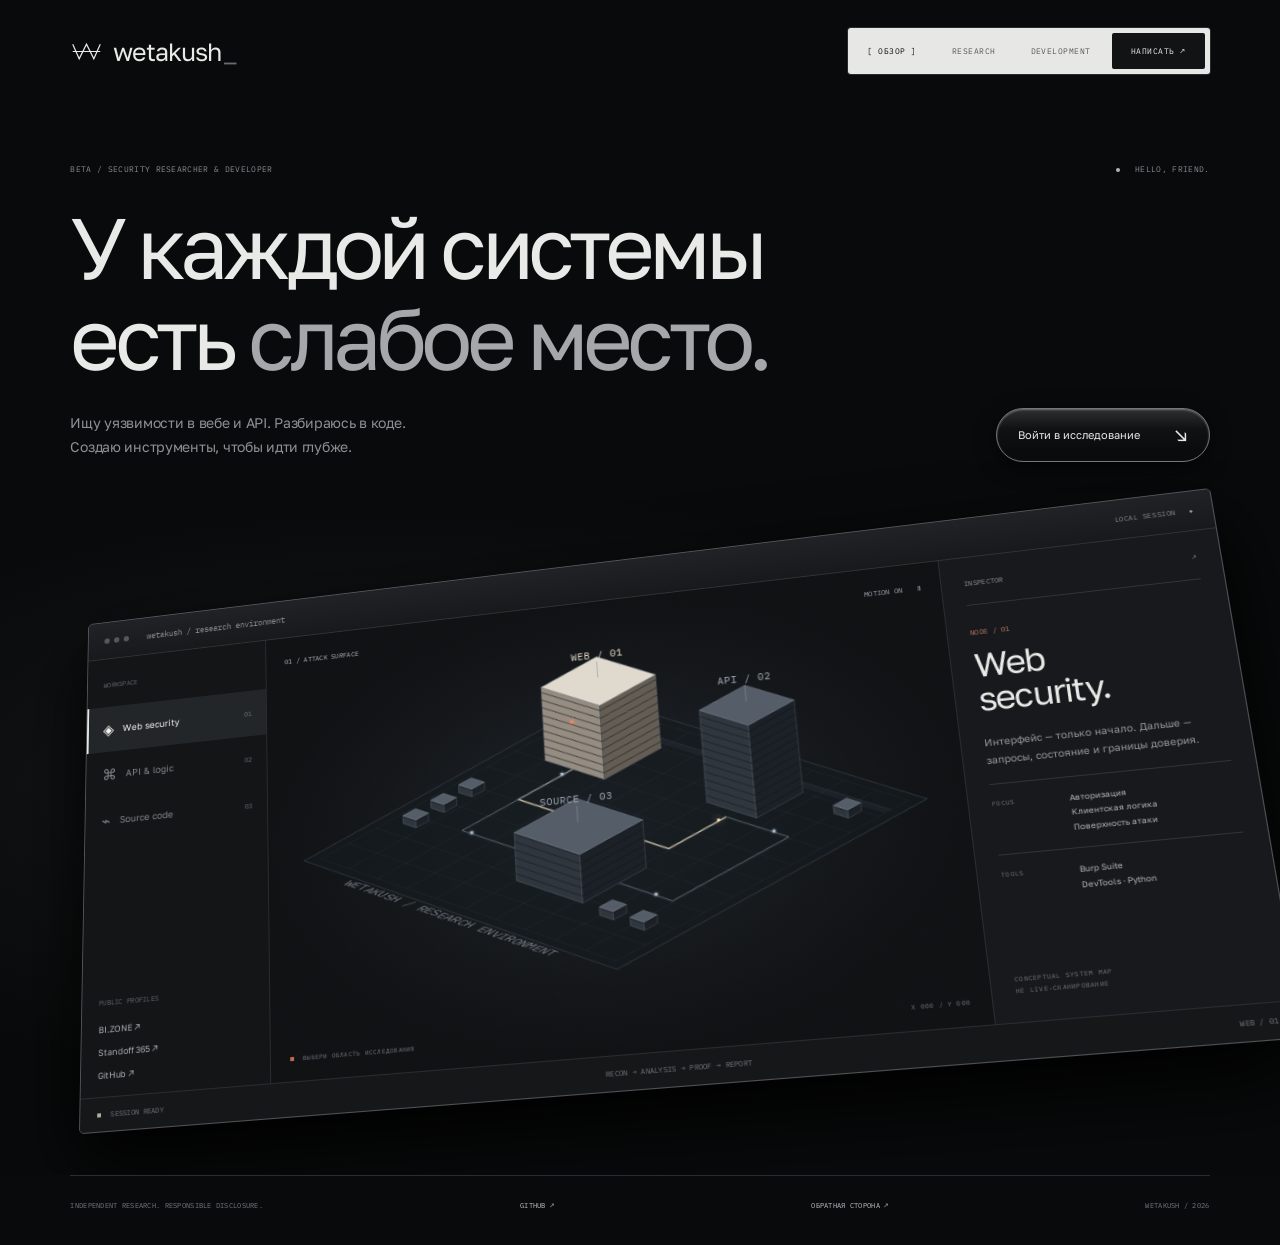
==== commit 55f06633: "Deploy interactive research console with cinematic motion and accessible controls" ====
--- a/index.html
+++ b/index.html
@@ -1,61 +1,5 @@
 <!doctype html>
-<html lang="ru">
-<head>
-<meta charset="utf-8">
-<meta name="viewport" content="width=device-width, initial-scale=1">
-<title>wetakush — смотреть глубже</title>
-<meta name="description" content="вета / wetakush. Независимый исследователь безопасности и разработчик. Веб, API, reverse engineering.">
-<meta name="theme-color" content="#efece3">
-<meta property="og:title" content="wetakush — смотреть глубже">
-<meta property="og:description" content="Личная территория исследователя безопасности и разработчика.">
-<link rel="icon" href="data:image/svg+xml,%3Csvg xmlns='http://www.w3.org/2000/svg' viewBox='0 0 64 64'%3E%3Crect width='64' height='64' fill='%23db402b'/%3E%3Ctext x='8' y='46' font-family='serif' font-size='44' fill='%23efece3'%3Ew%3C/text%3E%3C/svg%3E">
-<link rel="preconnect" href="https://fonts.googleapis.com">
-<link rel="preconnect" href="https://fonts.gstatic.com" crossorigin>
-<link href="https://fonts.googleapis.com/css2?family=Oswald:wght@500;600;700&family=Golos+Text:wght@400;500;600&family=IBM+Plex+Mono:wght@400;500&family=Playfair+Display:ital,wght@1,500&display=swap" rel="stylesheet">
-<link rel="stylesheet" href="style.css">
-<script src="script.js" defer></script>
-</head>
-<body>
-<a class="skip" href="#about">К содержанию</a>
-<header class="masthead">
- <a class="small-brand" href="#" aria-label="wetakush — главная">w.</a>
- <span class="masthead-note mono">ЛИЧНАЯ ТЕРРИТОРИЯ<br>SECURITY & DEVELOPMENT</span>
- <nav aria-label="Основная навигация"><a href="#about">Кто я <sup>01</sup></a><a href="#research">Практика <sup>02</sup></a><a href="#contact">Контакт <span>↗</span></a></nav>
-</header>
-<main>
-<section class="hero" aria-labelledby="hero-title">
- <div class="hero-meta mono"><span>НЕЗАВИСИМЫЙ ИССЛЕДОВАТЕЛЬ БЕЗОПАСНОСТИ</span><span>HELLO, FRIEND.</span></div>
- <h1 id="hero-title">WETAKUSH<span class="title-dot">.</span></h1>
- <div class="hero-grid">
-  <div class="hero-note"><span class="index mono">[ ВЕТА / 001 ]</span><p>У любой системы<br>есть <em>изнанка.</em></p><div class="hero-caption"><span class="red-rule"></span><p>Я ищу уязвимости и пишу код.<br>Мне интересно то, что<br>не видно с первого взгляда.</p></div><a class="text-link" href="#about">Смотреть глубже <span>↓</span></a></div>
-  <div class="eye-poster"><div class="poster-top mono"><span>FIG. 01 / OBSERVATION</span><span>↗</span></div><img src="assets/eye.svg" alt="Гравюра глаза из пересекающихся линий" width="900" height="720"><div class="poster-bottom mono"><span>THE SYSTEM IS WATCHING.</span><button id="perspective" aria-pressed="false">СМЕНИТЬ ПЕРСПЕКТИВУ ⤢</button></div></div>
-  <aside class="side-note mono"><span>01 — 05</span><span>SCROLL TO INVESTIGATE</span><span>↓</span></aside>
- </div>
- <div class="hero-foot mono"><span>PYTHON / C++ / C# / WEB</span><span>ДОВЕРЯЙ. НО ПРОВЕРЯЙ.</span><button data-terminal>ОТКРЫТЬ ТЕРМИНАЛ <span>[ ⌘ K ]</span></button></div>
-</section>
-<section class="about section" id="about">
- <div class="section-label mono"><span>01 / ЗНАКОМСТВО</span><span>WHOAMI</span></div>
- <div class="about-layout"><h2>Не верю<br>на <em>слово.</em></h2><div class="about-body"><p class="lead">Привет, я вета.<br>Разработчик по складу ума.<br>Исследователь — из любопытства.</p><div class="body-columns"><p>Мне нравится разбираться, как всё устроено. Где приложение принимает решение, кому доверяет API и что случится, если пойти не по сценарию.</p><p>Участвую в Bug Bounty на BI.ZONE и Standoff 365. Пишу инструменты, проверяю гипотезы и разбираю системы изнутри — от веба до низкоуровневого кода.</p></div><div class="author-line"><span class="handwritten">wetakush</span><span class="mono">ПО ТУ СТОРОНУ ИНТЕРФЕЙСА.</span></div></div></div>
-</section>
-<section class="practice section" id="research">
- <div class="section-label mono"><span>02 / ПОЛЕВАЯ ПРАКТИКА</span><span>BUG BOUNTY</span></div>
- <div class="practice-heading"><h2>На реальных<br><em>системах.</em></h2><p>Профили на платформах,<br>где я исследую безопасность.</p></div>
- <a class="platform" href="https://bugbounty.bi.zone/profile/wetakush" target="_blank" rel="noopener"><span class="platform-number mono">[ 01 ]</span><h3>BI.ZONE</h3><span class="platform-desc mono">SECURITY RESEARCHER<br>ПРОФИЛЬ НА ПЛАТФОРМЕ</span><span class="platform-arrow">↗</span></a>
- <a class="platform" href="https://standoff365.com/profile/wetakush/" target="_blank" rel="noopener"><span class="platform-number mono">[ 02 ]</span><h3>STANDOFF <em>365</em></h3><span class="platform-desc mono">SECURITY RESEARCHER<br>ПРОФИЛЬ НА ПЛАТФОРМЕ</span><span class="platform-arrow">↗</span></a>
- <div class="research-note mono"><span>ПУБЛИЧНЫЕ ПРОФИЛИ ↗</span><span>RESPONSIBLE DISCLOSURE</span></div>
-</section>
-<section class="toolbox section" id="expertise">
- <div class="section-label mono"><span>03 / ИНСТРУМЕНТАРИЙ</span><span>МЫШЛЕНИЕ → ПРАКТИКА</span></div>
- <div class="toolbox-layout"><div class="toolbox-title"><h2>Разобрать.<br>Понять.<br><em>Собрать.</em></h2><div class="abstract-mark" aria-hidden="true"><span>↙</span><span>↗</span></div><p class="mono">ОДИН ПОДХОД.<br>РАЗНЫЕ УРОВНИ АБСТРАКЦИИ.</p></div><div class="expertise-list">
- <details open><summary><span class="mono">01</span><h3>Безопасность</h3><span class="expand">+</span></summary><div class="detail-body"><p>Ручной анализ веб-приложений и API. Авторизация, бизнес-логика, границы доверия. Проверка гипотез и воспроизводимые PoC.</p><span class="tool-line mono">BURP SUITE / OWASP / WEB & API</span></div></details>
- <details><summary><span class="mono">02</span><h3>Разработка</h3><span class="expand">+</span></summary><div class="detail-body"><p>Инструменты для исследований, автоматизация и приложения. Системный код, бэкенд и интерфейсы в браузере.</p><span class="tool-line mono">PYTHON / C++ / C# / JAVASCRIPT</span></div></details>
- <details><summary><span class="mono">03</span><h3>Разведка и реверс</h3><span class="expand">+</span></summary><div class="detail-body"><p>Сбор информации, исследование поверхности атаки и внутренней механики систем. Сначала контекст — потом выводы.</p><span class="tool-line mono">OSINT / LINUX / NETWORKING / REVERSE</span></div></details>
- </div></div>
-</section>
-<section class="method section" id="method"><div class="section-label mono"><span>04 / ПОСЛЕДОВАТЕЛЬНОСТЬ</span><span>ОТ ВОПРОСА К ДОКАЗАТЕЛЬСТВУ</span></div><div class="method-intro"><span class="method-symbol" aria-hidden="true">↳</span><h2>«А что, если?..»<br><em>Хорошее начало.</em></h2></div><div class="steps"><article><span class="mono">01 — РАЗВЕДКА</span><p>Собрать контекст.<br>Построить карту цели.</p></article><article><span class="mono">02 — АНАЛИЗ</span><p>Разобрать логику.<br>Найти неочевидный путь.</p></article><article><span class="mono">03 — ПРОВЕРКА</span><p>Воспроизвести баг.<br>Подтвердить влияние.</p></article><article><span class="mono">04 — ОТЧЁТ</span><p>Показать доказательства.<br>Помочь устранить причину.</p></article></div></section>
-<section class="contact" id="contact"><div class="section-label mono"><span>05 / ПРЯМАЯ СВЯЗЬ</span><span>БЕЗ ПОСРЕДНИКОВ</span></div><div class="contact-intro"><p>Есть что исследовать?<br>Или что-то, что стоит сделать вместе?</p><span class="mono">ПРОЕКТЫ / ПРИВАТНЫЕ ПРОГРАММЫ<br>ИНТЕРЕСНЫЕ РАЗГОВОРЫ</span></div><a class="contact-title" href="https://t.me/noxad" target="_blank" rel="noopener">НАПИШИ<span>↗</span></a><div class="contact-bottom"><a href="https://t.me/noxad" target="_blank" rel="noopener">Telegram <span>@noxad ↗</span></a><a href="https://github.com/wetakush" target="_blank" rel="noopener">GitHub <span>wetakush ↗</span></a><button id="copy-contact">Скопировать контакт <span>⧉</span></button></div><p id="copy-status" class="mono" role="status"></p></section>
-</main>
-<footer class="footer mono"><span>© <span id="year">2026</span> WETAKUSH</span><a href="/trashbio/">ОБРАТНАЯ СТОРОНА ↗</a><a href="#">К НАЧАЛУ ↑</a></footer>
-<dialog id="terminal"><form method="dialog" class="term-head mono"><span><i class="status-dot"></i> wetakush@archive: ~</span><button aria-label="Закрыть терминал">✕</button></form><div id="term-output" class="mono" role="log" aria-live="polite"><p>Hello, friend. Это интерактивный терминал портфолио.<br>Введи <b>help</b>, чтобы посмотреть команды.</p></div><form id="term-form" class="term-input mono"><label for="term-input">visitor:~$</label><input id="term-input" autocomplete="off" autocapitalize="off" spellcheck="false" aria-label="Команда терминала"></form></dialog>
-<!-- fsociety{look_closer} -->
-</body></html>
+<html lang="ru"><head><meta charset="utf-8"><meta name="viewport" content="width=device-width,initial-scale=1"><title>wetakush — security researcher & developer</title><meta name="description" content="вета / wetakush. Исследую безопасность веба и API, разбираюсь в коде и создаю инструменты."><meta name="theme-color" content="#090a0b"><meta property="og:title" content="wetakush — security research"><meta property="og:description" content="Исследую системы. Нахожу слабые места. Создаю инструменты."><meta property="og:type" content="website"><link rel="preconnect" href="https://fonts.googleapis.com"><link rel="preconnect" href="https://fonts.gstatic.com" crossorigin><link href="https://fonts.googleapis.com/css2?family=Golos+Text:wght@400;500;600&family=IBM+Plex+Mono:wght@400;500&display=swap" rel="stylesheet"><link rel="stylesheet" href="style.css?v=research-04"><script src="script.js?v=research-04" defer></script></head>
+<body><a class="skip" href="#lab">К исследовательской среде</a><header><a class="logo" href="#" aria-label="wetakush — главная"><svg viewBox="0 0 36 36" aria-hidden="true"><path d="M3 10 10 26 18 10 26 26 33 10M3 18h30"/></svg>wetakush<span>_</span></a><nav aria-label="Навигация"><button class="active" data-mode="web">[ ОБЗОР ]</button><button data-mode="api">RESEARCH</button><button data-mode="source">DEVELOPMENT</button><a href="https://t.me/noxad" target="_blank" rel="noopener">НАПИСАТЬ ↗</a></nav></header>
+<main><section class="intro"><div class="intro-top"><span class="mono">ВЕТА / SECURITY RESEARCHER & DEVELOPER</span><span class="status mono"><i></i> HELLO, FRIEND.</span></div><h1><span class="title-row">У каждой системы</span><span class="title-row">есть <span>слабое место.</span></span></h1><div class="intro-bottom"><p>Ищу уязвимости в вебе и API. Разбираюсь в коде.<br>Создаю инструменты, чтобы идти глубже.</p><a href="#lab" class="enter">Войти в исследование <span>↘</span></a></div></section>
+<section class="lab" id="lab" aria-label="Интерактивная исследовательская среда"><div class="ambient" aria-hidden="true"></div><div class="console"><div class="console-bar"><div class="window-dots" aria-hidden="true"><i></i><i></i><i></i></div><span>wetakush / research environment</span><span class="bar-right">LOCAL SESSION <b>●</b></span></div><div class="console-body"><aside class="console-nav"><span class="mono nav-label">WORKSPACE</span><button data-mode="web" class="selected"><span>◈</span> Web security <small>01</small></button><button data-mode="api"><span>⌘</span> API & logic <small>02</small></button><button data-mode="source"><span>⌁</span> Source code <small>03</small></button><div class="nav-bottom"><span class="mono">PUBLIC PROFILES</span><a href="https://bugbounty.bi.zone/profile/wetakush" target="_blank" rel="noopener">BI.ZONE ↗</a><a href="https://standoff365.com/profile/wetakush/" target="_blank" rel="noopener">Standoff 365 ↗</a><a href="https://github.com/wetakush" target="_blank" rel="noopener">GitHub ↗</a></div></aside><div class="scene"><div class="scene-head mono"><span>01 / ATTACK SURFACE</span><button id="motion-toggle" type="button" aria-pressed="false" aria-label="Приостановить анимацию">MOTION ON <i>Ⅱ</i></button></div><canvas id="world" aria-label="Изометрическая карта исследуемой системы"></canvas><div class="scene-foot mono"><span><i></i> ВЫБЕРИ ОБЛАСТЬ ИССЛЕДОВАНИЯ</span><span id="coordinates">X 000 / Y 000</span></div></div><aside class="inspector"><div class="inspector-title mono">INSPECTOR <span>↗</span></div><span class="node-id mono" id="node-id">NODE / 01</span><h2 id="node-title" aria-live="polite">Web<br>security.</h2><p id="node-description">Интерфейс — только начало. Дальше — запросы, состояние и границы доверия.</p><div class="inspector-line"><span class="mono">FOCUS</span><span id="focus">Авторизация<br>Клиентская логика<br>Поверхность атаки</span></div><div class="inspector-line"><span class="mono">TOOLS</span><span id="tools">Burp Suite<br>DevTools · Python</span></div><span class="inspector-note mono">CONCEPTUAL SYSTEM MAP<br>НЕ LIVE-СКАНИРОВАНИЕ</span></aside></div><div class="console-footer mono"><span><i></i> SESSION READY</span><span>RECON → ANALYSIS → PROOF → REPORT</span><span id="mode-label">WEB / 01</span></div></div></section><footer class="foot mono"><span>INDEPENDENT RESEARCH. RESPONSIBLE DISCLOSURE.</span><a href="https://github.com/wetakush" target="_blank" rel="noopener">GITHUB ↗</a><a href="/trashbio/">ОБРАТНАЯ СТОРОНА ↗</a><span>WETAKUSH / 2026</span></footer></main></body></html>
--- a/style.css
+++ b/style.css
@@ -1,222 +1,3 @@
-:root {
-  --paper: #efece3;
-  --ink: #211f1a;
-  --red: #db402b;
-  --muted: #716e65;
-  --line: #b9b5aa;
-  --mono: 'IBM Plex Mono', monospace;
-}
-* { box-sizing: border-box; }
-html { scroll-behavior: smooth; scroll-padding-top: 30px; }
-body { margin: 0; background: var(--paper); color: var(--ink); font-family: 'Golos Text', sans-serif; -webkit-font-smoothing: antialiased; }
-::selection { background: var(--red); color: var(--paper); }
-a { color: inherit; text-decoration: none; }
-button, input { font: inherit; }
-button { cursor: pointer; }
-a, button, summary { -webkit-tap-highlight-color: transparent; }
-a:focus-visible, button:focus-visible, summary:focus-visible, input:focus-visible { outline: 2px solid var(--red); outline-offset: 5px; }
-.mono { font-family: var(--mono); font-size: 10px; line-height: 1.6; letter-spacing: .025em; }
-.masthead, .hero, .section, .footer { margin-inline: 4.2%; }
-.masthead { display: flex; align-items: center; height: 98px; border-bottom: 1px solid var(--ink); }
-.small-brand { font-family: Georgia, serif; font-style: italic; font-size: 48px; letter-spacing: -6px; font-weight: bold; margin-top: -10px; }
-.masthead-note { margin-left: 48px; font-size: 9px; }
-.masthead nav { display: flex; gap: 40px; margin-left: auto; font-size: 12px; }
-.masthead sup { font: 8px var(--mono); color: var(--red); margin-left: 8px; }
-.masthead nav a:last-child span { padding-left: 24px; }
-.masthead nav a:hover { color: var(--red); }
-.hero-meta { display: flex; justify-content: space-between; margin-top: 25px; font-size: 9px; }
-h1 { font-family: Oswald, Impact, sans-serif; font-size: clamp(96px, 21.8vw, 370px); font-weight: 600; line-height: 1.08; letter-spacing: -.055em; margin: 4px 0 24px -.008em; }
-.title-dot { color: var(--red); }
-.hero-grid { display: grid; grid-template-columns: 36% 60% 4%; border-top: 1px solid var(--ink); padding-top: 25px; }
-.hero-note { padding: 24px 30px 0 0; display: flex; flex-direction: column; }
-.index { color: var(--red); font-size: 9px; }
-.hero-note>p { font-size: clamp(25px, 3.2vw, 48px); line-height: 1.24; letter-spacing: -.05em; margin: 26px 0; }
-em { font-family: 'Playfair Display', Georgia, serif; font-weight: 500; }
-.hero-caption { display: flex; align-items: flex-start; gap: 18px; margin-top: 4px; }
-.red-rule { display: block; width: 25px; height: 2px; background: var(--red); margin-top: 9px; flex-shrink: 0; }
-.hero-caption p { font-size: 12px; line-height: 1.8; margin: 0; }
-.text-link { display: flex; justify-content: space-between; width: 78%; border-bottom: 1px solid var(--ink); padding-bottom: 12px; margin-top: auto; margin-bottom: 25px; font-size: 12px; }
-.text-link span { color: var(--red); }
-.text-link:hover { color: var(--red); }
-.eye-poster { background: var(--red); padding: 18px 22px; position: relative; overflow: hidden; transition: background .5s, color .5s; }
-.eye-poster img { display: block; width: 100%; height: auto; margin: -28px 0; transition: transform .7s, filter .7s; }
-.eye-poster:hover img { transform: scale(1.035); }
-.poster-top, .poster-bottom { display: flex; justify-content: space-between; position: relative; z-index: 1; font-size: 8px; }
-.poster-top>span:last-child { font-size: 18px; line-height: 1; }
-.poster-bottom button { color: inherit; background: none; padding: 0; border: 0; font: inherit; }
-.poster-bottom button:hover { text-decoration: underline; }
-.eye-poster.inverted { background: var(--ink); color: var(--paper); }
-.eye-poster.inverted img { filter: invert(1); transform: rotate(180deg); }
-.side-note { display: flex; flex-direction: column; justify-content: space-between; align-items: flex-end; font-size: 8px; }
-.side-note>span:nth-child(2) { writing-mode: vertical-rl; }
-.hero-foot { display: flex; justify-content: space-between; align-items: center; padding: 23px 0; border-bottom: 1px solid var(--ink); font-size: 8px; }
-.hero-foot button { border: 0; padding: 0; background: none; font: inherit; color: inherit; }
-.hero-foot button span { margin-left: 18px; color: var(--red); }
-.section { padding: 95px 0; border-bottom: 1px solid var(--ink); }
-.section-label { display: flex; justify-content: space-between; font-size: 9px; margin-bottom: 52px; }
-.section-label>span:first-child { color: var(--red); }
-h2 { font-size: clamp(44px, 5.2vw, 80px); font-weight: 400; line-height: 1.04; letter-spacing: -.065em; margin: 0; }
-h2 em { letter-spacing: -.065em; }
-.about-layout { display: grid; grid-template-columns: 40% 60%; }
-.about-body { padding-left: 7%; }
-.lead { font-size: clamp(21px, 2.6vw, 35px); line-height: 1.4; letter-spacing: -.04em; margin: 0 0 35px; }
-.body-columns { display: grid; grid-template-columns: 1fr 1fr; gap: 30px; }
-.body-columns p { font-size: 12px; line-height: 1.9; margin: 0; color: #5d5a51; }
-.author-line { display: flex; align-items: center; justify-content: space-between; margin-top: 38px; padding-top: 22px; border-top: 1px solid var(--line); }
-.handwritten { font: italic 27px 'Playfair Display', serif; letter-spacing: -1px; }
-.author-line .mono { font-size: 8px; color: var(--muted); }
-.practice { background: var(--ink); color: var(--paper); margin-inline: 0; padding-inline: 4.2%; border: 0; }
-.practice .section-label>span:first-child { color: #f37560; }
-.practice .section-label>span:last-child { color: #a49f93; }
-.practice-heading { display: flex; align-items: flex-end; justify-content: space-between; margin-bottom: 55px; }
-.practice-heading h2 em { color: #a49f93; }
-.practice-heading p { font-size: 12px; line-height: 1.8; color: #b4afa2; }
-.platform { display: grid; grid-template-columns: 9% 1fr 22% 6%; align-items: center; border-top: 1px solid #5c584f; padding: 28px 0 34px; position: relative; transition: color .25s, padding .25s; }
-.platform:hover { color: #f37560; padding-left: 12px; }
-.platform-number { font-size: 9px; color: #a49f93; }
-.platform h3 { font: 500 clamp(40px, 5.3vw, 80px)/1.1 Oswald, sans-serif; letter-spacing: -.04em; margin: 0; }
-.platform h3 em { font-family: inherit; font-style: normal; color: #a49f93; }
-.platform-desc { font-size: 8px; line-height: 2; color: #b4afa2; }
-.platform-arrow { font-size: 46px; text-align: right; font-weight: 400; }
-.research-note { border-top: 1px solid #5c584f; display: flex; justify-content: space-between; padding-top: 18px; font-size: 8px; color: #a49f93; }
-.toolbox-layout { display: grid; grid-template-columns: 47% 53%; }
-.toolbox-title h2 { font-size: clamp(43px, 4.8vw, 70px); }
-.abstract-mark { display: flex; color: var(--red); font-family: Arial, sans-serif; font-size: 120px; letter-spacing: -.16em; line-height: 1; margin: 30px 0 20px; }
-.toolbox-title>p { font-size: 8px; color: var(--muted); }
-.expertise-list { border-top: 1px solid var(--ink); }
-details { border-bottom: 1px solid var(--line); padding: 23px 0; }
-summary { display: flex; gap: 22px; align-items: center; cursor: pointer; list-style: none; }
-summary::-webkit-details-marker { display: none; }
-summary>.mono { color: var(--red); font-size: 9px; }
-summary h3 { font-size: clamp(19px, 2vw, 29px); font-weight: 400; letter-spacing: -.045em; margin: 0; flex: 1; }
-.expand { font-size: 26px; color: var(--red); }
-details[open] .expand { transform: rotate(45deg); }
-.detail-body { padding: 15px 35px 5px; }
-.detail-body p { font-size: 13px; color: #5d5a51; line-height: 1.9; max-width: 450px; }
-.tool-line { font-size: 8px; display: block; margin-top: 25px; }
-.method-intro { display: flex; align-items: flex-start; gap: 9%; }
-.method-symbol { color: var(--red); font-family: Arial, sans-serif; font-size: 115px; line-height: 1; }
-.method-intro h2 { font-size: clamp(40px, 4.5vw, 65px); }
-.steps { display: grid; grid-template-columns: repeat(4, 1fr); gap: 30px; margin-top: 65px; }
-.steps article { border-top: 1px solid var(--line); padding-top: 18px; }
-.steps .mono { font-size: 8px; color: var(--red); }
-.steps p { font-size: 12px; line-height: 1.9; margin: 23px 0 0; }
-.contact { background: var(--red); padding: 45px 4.2% 18px; }
-.contact .section-label>span:first-child { color: var(--ink); }
-.contact-intro { display: flex; justify-content: space-between; align-items: flex-end; }
-.contact-intro p { font-size: 19px; letter-spacing: -.04em; line-height: 1.5; margin: 0; }
-.contact-intro .mono { font-size: 8px; }
-.contact-title { font: 600 clamp(80px, 15.9vw, 240px)/1.45 Oswald, sans-serif; letter-spacing: -.06em; display: flex; align-items: center; justify-content: space-between; }
-.contact-title>span { font-family: Arial, sans-serif; font-weight: 400; transition: transform .3s; }
-.contact-title:hover>span { transform: translate(8px, -8px); }
-.contact-bottom { display: grid; grid-template-columns: 1fr 1fr 1fr; gap: 35px; }
-.contact-bottom a, .contact-bottom button { display: flex; justify-content: space-between; padding: 18px 0; border: 0; border-top: 1px solid #81291e; font-size: 11px; background: none; color: var(--ink); }
-.contact-bottom a:hover, .contact-bottom button:hover { color: var(--paper); }
-#copy-status { font-size: 9px; min-height: 16px; }
-.footer { display: flex; align-items: center; justify-content: space-between; padding: 26px 0; font-size: 8px; }
-.footer a:hover { color: var(--red); }
-.skip { position: fixed; z-index: 10; left: 15px; top: -80px; background: var(--ink); color: var(--paper); padding: 12px; }
-.skip:focus { top: 15px; }
-dialog { width: min(680px, 92vw); padding: 0; background: var(--ink); color: var(--paper); border: 1px solid var(--muted); box-shadow: 0 30px 120px #0006; }
-dialog::backdrop { background: #211f1ab8; backdrop-filter: blur(6px); }
-.term-head { display: flex; justify-content: space-between; align-items: center; padding: 14px 20px; border-bottom: 1px solid #59554d; }
-.term-head button { background: none; border: 0; color: var(--paper); padding: 8px; }
-#term-output { height: 290px; overflow: auto; padding: 10px 20px; font-size: 12px; line-height: 1.8; white-space: pre-wrap; overflow-wrap: anywhere; }
-#term-output p { margin: 12px 0; }
-#term-output b, .terminal-command { color: #ff846e; }
-.term-input { display: flex; gap: 12px; padding: 20px; border-top: 1px solid #59554d; color: #ff846e; }
-.term-input input { width: 100%; min-width: 0; background: none; border: 0; color: var(--paper); font: 13px var(--mono); }
-@media (min-width: 1700px) {
-  body { max-width: 1700px; margin-inline: auto; border-inline: 1px solid var(--line); }
-  h1 { font-size: 365px; }
-}
-@media (max-width: 900px) {
-  .masthead-note { margin-left: 30px; }
-  .hero-note { padding-top: 8px; }
-  .hero-note>p { margin: 22px 0; }
-  .hero-caption { gap: 10px; }
-  .hero-caption p { font-size: 10px; }
-  .red-rule { width: 18px; }
-  .text-link { font-size: 10px; margin-bottom: 12px; }
-  .poster-bottom { font-size: 6px; }
-  .eye-poster img { margin-block: -15px; }
-  .platform { grid-template-columns: 9% 1fr 23% 6%; }
-  .platform-desc { font-size: 7px; }
-  .body-columns { gap: 20px; }
-  .contact-bottom { gap: 20px; }
-}
-@media (max-width: 600px) {
-  .masthead, .hero, .section, .footer { margin-inline: 6%; }
-  .masthead { height: 76px; }
-  .small-brand { font-size: 40px; }
-  .masthead-note { display: none; }
-  .masthead nav { gap: 25px; font-size: 10px; }
-  .masthead sup { display: none; }
-  .masthead nav a:last-child span { padding-left: 8px; }
-  .hero-meta { font-size: 6px; gap: 15px; margin-top: 19px; }
-  .hero-meta>span:last-child { white-space: nowrap; }
-  h1 { font-size: 20.8vw; margin: 9px 0 18px; line-height: 1.2; }
-  .hero-grid { display: grid; grid-template-columns: 1fr; padding-top: 20px; }
-  .hero-note { display: grid; grid-template-columns: 1fr 1fr; padding: 0; gap: 0 18px; }
-  .index { grid-column: 1 / -1; font-size: 7px; }
-  .hero-note>p { font-size: 28px; margin: 18px 0; }
-  .hero-caption { margin-top: 22px; }
-  .red-rule { display: none; }
-  .hero-caption p { font-size: 9px; line-height: 1.9; }
-  .text-link { grid-column: 1 / -1; width: 100%; margin: 5px 0 20px; padding-bottom: 10px; border-color: var(--line); }
-  .eye-poster { padding: 14px; }
-  .eye-poster img { margin: -10px 0; }
-  .poster-top { font-size: 6px; }
-  .poster-bottom { font-size: 5.5px; }
-  .side-note { display: none; }
-  .hero-foot { font-size: 6px; gap: 12px; padding: 18px 0; }
-  .hero-foot>span:nth-child(2) { display: none; }
-  .hero-foot button span { margin-left: 5px; }
-  .section { padding-block: 57px; }
-  .section-label { font-size: 7px; gap: 15px; margin-bottom: 32px; }
-  h2 { font-size: 48px; }
-  .about-layout { grid-template-columns: 1fr; gap: 30px; }
-  .about-body { padding: 0; }
-  .lead { font-size: 23px; margin-bottom: 23px; }
-  .body-columns { gap: 20px; }
-  .body-columns p { font-size: 11px; }
-  .author-line { margin-top: 25px; }
-  .author-line .mono { font-size: 6px; }
-  .practice { margin-inline: 0; padding-inline: 6%; }
-  .practice-heading { display: block; margin-bottom: 32px; }
-  .practice-heading p { font-size: 11px; margin-top: 25px; }
-  .platform { grid-template-columns: 11% 1fr 10%; padding: 24px 0; }
-  .platform h3 { font-size: 37px; }
-  .platform-number { font-size: 7px; }
-  .platform-desc { display: none; }
-  .platform-arrow { font-size: 32px; }
-  .research-note { font-size: 6px; gap: 15px; }
-  .toolbox-layout { grid-template-columns: 1fr; gap: 34px; }
-  .toolbox-title { position: relative; }
-  .toolbox-title h2 { font-size: 46px; }
-  .abstract-mark { position: absolute; right: 10px; top: 0; font-size: 85px; }
-  .toolbox-title>p { display: none; }
-  summary { gap: 18px; }
-  summary h3 { font-size: 23px; }
-  .detail-body { padding: 12px 0 3px 30px; }
-  .detail-body p { font-size: 12px; }
-  .tool-line { font-size: 7px; }
-  .method-intro { gap: 15px; }
-  .method-symbol { font-size: 57px; }
-  .method-intro h2 { font-size: 34px; }
-  .steps { grid-template-columns: 1fr 1fr; gap: 28px 20px; margin-top: 35px; }
-  .steps .mono { font-size: 7px; }
-  .steps p { font-size: 10px; margin-top: 13px; }
-  .contact { padding: 32px 6% 14px; }
-  .contact-intro p { font-size: 15px; }
-  .contact-intro .mono { display: none; }
-  .contact-title { font-size: 16vw; line-height: 1.8; }
-  .contact-bottom { grid-template-columns: 1fr; gap: 0; }
-  .contact-bottom a, .contact-bottom button { padding: 14px 0; font-size: 11px; }
-  .footer { font-size: 6px; gap: 12px; }
-  .term-input { padding: 14px; font-size: 10px; }
-}
-@media (prefers-reduced-motion: reduce) {
-  html { scroll-behavior: auto; }
-  *, *::before, *::after { transition: none !important; animation: none !important; }
-}
+:root{--bg:#090a0b;--text:#e9e9e7;--muted:#828489;--line:#2a2c2f;--mono:'IBM Plex Mono',monospace}*{box-sizing:border-box}html{scroll-behavior:smooth}body{margin:0;background:var(--bg);color:var(--text);font-family:'Golos Text',sans-serif;-webkit-font-smoothing:antialiased}a{color:inherit;text-decoration:none}button{font:inherit;cursor:pointer}a:focus-visible,button:focus-visible{outline:2px solid #e8e8e8;outline-offset:5px}::selection{background:#e8e8e8;color:#111}.mono{font-family:var(--mono);font-size:9px;letter-spacing:.04em}header{display:flex;align-items:center;justify-content:space-between;padding:28px 5.5%;gap:30px}.logo{display:flex;align-items:center;gap:10px;font-size:25px;letter-spacing:-1px}.logo>span{color:#676b72;margin-left:-7px}.logo svg{width:33px;fill:none;stroke:#e9e9e7;stroke-width:1.3}nav{display:flex;align-items:center;padding:5px;background:#e7e8e5;border-radius:3px;gap:7px;box-shadow:0 0 0 1px #ffffff22}nav button,nav a{padding:12px 14px;font:8px var(--mono);letter-spacing:.06em;color:#56585b;border:0;background:none;white-space:nowrap}nav button:hover{color:#000}nav .active{color:#0b0c0d}nav a{background:#111315;color:#eee;border-radius:2px;padding:13px 19px}.intro{padding:62px 5.5% 0;position:relative;z-index:2}.intro-top{display:flex;justify-content:space-between;align-items:center;color:#898c91}.intro-top>.mono{font-size:8px}.status i{display:inline-block;width:4px;height:4px;background:#b1b7ae;border-radius:50%;margin-right:10px}h1{font-size:clamp(48px,6.7vw,110px);font-weight:400;line-height:1.06;letter-spacing:-.065em;margin:28px 0 24px}h1>span{color:#a6a7aa}.intro-bottom{display:flex;align-items:center;justify-content:space-between}.intro-bottom p{font-size:14px;line-height:1.7;letter-spacing:-.02em;color:#8c8f94;margin:0}.enter{display:flex;align-items:center;gap:34px;padding:15px 21px;border:1px solid #73767a;border-radius:30px;background:linear-gradient(#2d2f32 0%,#111213 37%,#0a0b0c 80%);box-shadow:inset 0 1px 2px #ffffff55,0 6px 20px #0008;font-size:11px;transition:border-color .2s,transform .2s}.enter:hover{border-color:white;transform:translateY(-2px)}.enter span{font-size:18px}.lab{position:relative;padding:80px 0 90px;overflow:hidden;perspective:1500px}.ambient{position:absolute;inset:0;background:radial-gradient(ellipse at 30% 45%,#8f969e16,transparent 55%);pointer-events:none}.console{position:relative;margin:0 4%;width:92%;background:#111315;border:1px solid #515359;box-shadow:0 30px 80px #000,inset 0 0 1px #eee;transform:rotateX(13deg) rotateY(-8deg) rotateZ(-4deg);transform-origin:50% 45%;transition:transform .9s cubic-bezier(.2,.7,.2,1);border-radius:5px;overflow:hidden}.console:hover,.console:focus-within{transform:rotateX(0) rotateY(0) rotateZ(0)}.console-bar{height:42px;display:flex;align-items:center;gap:20px;padding:0 18px;background:linear-gradient(#202226,#17191b);border-bottom:1px solid #303236;font:9px var(--mono);color:#8b8d92}.window-dots{display:flex;gap:5px}.window-dots i{width:6px;height:6px;background:#55595d;border-radius:50%}.bar-right{margin-left:auto;font-size:7px;letter-spacing:.08em}.bar-right b{font-size:6px;color:#a4b3a0;margin-left:8px}.console-body{display:grid;grid-template-columns:17% 60% 23%;height:465px}.console-nav{padding:25px 0 16px;border-right:1px solid var(--line);display:flex;flex-direction:column;background:#131517}.nav-label{font-size:7px;color:#666a70;padding:0 18px 20px}.console-nav>button{display:flex;align-items:center;gap:10px;padding:15px 16px;background:none;border:0;border-left:2px solid transparent;color:#82878c;font-size:10px;text-align:left;white-space:nowrap}.console-nav>button.selected{background:#232629;color:#f2f2f0;border-left-color:#e6e7e5}.console-nav>button:hover{color:white;background:#1c1e21}.console-nav>button>span{font-size:16px}.console-nav small{font:7px var(--mono);margin-left:auto;color:#6c7177}.nav-bottom{margin-top:auto;padding:0 18px;display:flex;flex-direction:column;gap:12px}.nav-bottom>span{font-size:7px;color:#666a70;margin-bottom:5px}.nav-bottom a{font-size:9px;color:#aaaeb1}.nav-bottom a:hover{color:white}.scene{position:relative;overflow:hidden;background:radial-gradient(ellipse at 50% 50%,#20242a 0,#101214 70%)}.scene-head,.scene-foot{position:absolute;left:20px;right:20px;z-index:1;display:flex;justify-content:space-between;font-size:7px;color:#747b83;pointer-events:none}.scene-head{top:22px}.scene-head>span:first-child{color:#b5bac0}.scene-head i{font-style:normal;margin-left:10px}.scene-foot{bottom:18px;font-size:6px}.scene-foot i{display:inline-block;width:4px;height:4px;background:#c16855;margin-right:5px}canvas{width:100%;height:100%;display:block}.inspector{padding:23px 22px;background:#17191c;border-left:1px solid var(--line);display:flex;flex-direction:column}.inspector-title{font-size:7px;color:#90959c;display:flex;justify-content:space-between;border-bottom:1px solid #303338;padding-bottom:18px}.node-id{font-size:7px;color:#c17b6b;margin-top:24px}h2{font-size:34px;font-weight:400;letter-spacing:-.055em;line-height:1.03;margin:12px 0 18px}.inspector>p{font-size:10px;line-height:1.8;color:#9399a0;margin:0 0 15px}.inspector-line{display:grid;grid-template-columns:30% 70%;border-top:1px solid #303338;padding:13px 0;gap:5px}.inspector-line>.mono{color:#737980;font-size:6px;padding-top:2px}.inspector-line>span:last-child{font-size:8px;line-height:1.8;color:#b3b8bf}.inspector-note{font-size:6px;color:#72777e;line-height:1.8;margin-top:auto}.console-footer{display:flex;justify-content:space-between;padding:12px 18px;border-top:1px solid var(--line);font-size:7px;color:#747b81;background:#151719}.console-footer i{display:inline-block;width:4px;height:4px;background:#a4b3a0;margin-right:6px}.foot{margin:0 5.5%;border-top:1px solid #292c30;padding:25px 0 35px;display:flex;justify-content:space-between;font-size:7px;color:#757a81}.foot a{color:#c3c6ca}@media(min-width:1600px){body{max-width:1600px;margin:auto}}@media(max-width:1000px){nav{gap:0}nav button,nav a{padding:10px;font-size:7px}.intro{padding-top:45px}.console-body{grid-template-columns:17% 59% 24%;height:440px}.console-nav>button{padding:14px 10px;gap:6px;font-size:8px}.console-nav small{display:none}.inspector{padding:22px 15px}.inspector h2{font-size:29px}.inspector>p{font-size:9px}.scene-head{left:14px;right:14px;font-size:6px}.nav-bottom{padding-inline:12px}}@media(max-width:600px){header{padding:23px 6%;gap:15px}.logo{font-size:22px}.logo svg{width:25px}nav button{display:none}nav{padding:3px}nav a{font-size:7px;padding:11px 13px}.intro{padding:39px 6% 0}.intro-top>.mono{font-size:6px}.status{display:none}h1{font-size:11.7vw;line-height:1.1;margin:24px 0 20px;letter-spacing:-.065em}.intro-bottom{align-items:flex-start;flex-direction:column;gap:24px}.intro-bottom p{font-size:11px;line-height:1.8}.enter{font-size:10px;padding:12px 18px;gap:30px}.lab{padding:36px 0 40px;perspective:none}.console{width:94%;margin:0 3%;transform:none!important}.console-bar{font-size:6px;height:34px;padding:0 10px;gap:10px}.bar-right{font-size:5px}.console-body{height:auto;display:grid;grid-template-columns:1fr}.console-nav{padding:0;flex-direction:row;border:0;border-bottom:1px solid var(--line)}.nav-label,.nav-bottom{display:none}.console-nav>button{justify-content:center;flex:1;font-size:8px;border-left:0;border-bottom:1px solid transparent;padding:12px 5px;gap:6px}.console-nav>button.selected{border-bottom-color:#ddd}.console-nav>button>span{font-size:13px}.scene{height:310px}.scene-head{font-size:6px;top:15px}.scene-foot{left:14px;right:14px;font-size:5px}.inspector{border:0;border-top:1px solid var(--line);padding:20px;display:grid;grid-template-columns:1fr 1fr;gap:10px 20px}.inspector-title{grid-column:1/-1;padding-bottom:12px}.node-id{grid-column:1/-1;margin:3px 0 0;font-size:6px}.inspector h2{font-size:30px;margin:0}.inspector>p{font-size:9px;margin:0}.inspector-line{display:flex;flex-direction:column;gap:7px;padding:13px 0 0}.inspector-line>span:last-child{font-size:8px}.inspector-note{display:none}.console-footer{font-size:5px;padding:10px}.console-footer>span:nth-child(2){display:none}.foot{margin-inline:6%;font-size:6px;gap:25px;flex-wrap:wrap}.foot>span:first-child{width:100%}}@media(prefers-reduced-motion:reduce){html{scroll-behavior:auto}*{transition:none!important}}
+/* Motion is kept on transforms and opacity; the content stays usable without JS. */
+h1>.title-row{display:block;color:var(--text)}.title-row>span{color:#a6a7aa}.title-row{animation:title-in 1.15s cubic-bezier(.16,1,.3,1) both}.title-row:nth-child(2){animation-delay:.13s}header{animation:fade-in .9s ease both}.intro-top{animation:fade-in 1s .1s both}.intro-bottom{animation:rise-in 1s .3s both}.lab{animation:rise-in 1.3s .45s both}.console{--rx:0deg;--ry:0deg;--px:50%;--py:50%}.console:hover,.console:focus-within{transform:rotateX(var(--rx)) rotateY(var(--ry)) rotateZ(0)}.console::after{content:'';position:absolute;inset:0;pointer-events:none;border-radius:inherit;background:radial-gradient(450px circle at var(--px) var(--py),#c8d8ed09,transparent 70%);opacity:0;transition:opacity .5s}.console:hover::after{opacity:1}.console-nav>button{transition:background .25s,color .25s,border-color .25s}.scene-head{pointer-events:auto}.scene-head button{background:none;border:0;padding:0;color:#a6adb5;font:inherit;letter-spacing:inherit}.scene-head button:hover{color:white}.scene-head button:focus-visible{outline-offset:4px}.inspector.changing h2,.inspector.changing>p,.inspector.changing .inspector-line{animation:detail-in .5s cubic-bezier(.2,.8,.2,1) both}.inspector.changing>p{animation-delay:.04s}.inspector.changing .inspector-line{animation-delay:.08s}.skip{position:fixed;z-index:20;top:-80px;left:20px;padding:12px;background:#eee;color:#111}.skip:focus{top:15px}canvas{cursor:crosshair}@keyframes title-in{from{opacity:0;transform:translateY(36px);filter:blur(8px)}to{opacity:1;transform:translateY(0);filter:blur(0)}}@keyframes fade-in{from{opacity:0}to{opacity:1}}@keyframes rise-in{from{opacity:0;transform:translateY(25px)}to{opacity:1;transform:translateY(0)}}@keyframes detail-in{from{opacity:.25;transform:translateY(8px)}to{opacity:1;transform:translateY(0)}}@media(prefers-reduced-motion:reduce){.console{transform:none}.console:hover,.console:focus-within{transform:none}.console::after{display:none}}body.motion-paused .console{transform:none!important}body.motion-paused .console::after{display:none}body.motion-paused *{animation:none!important;transition:none!important}
